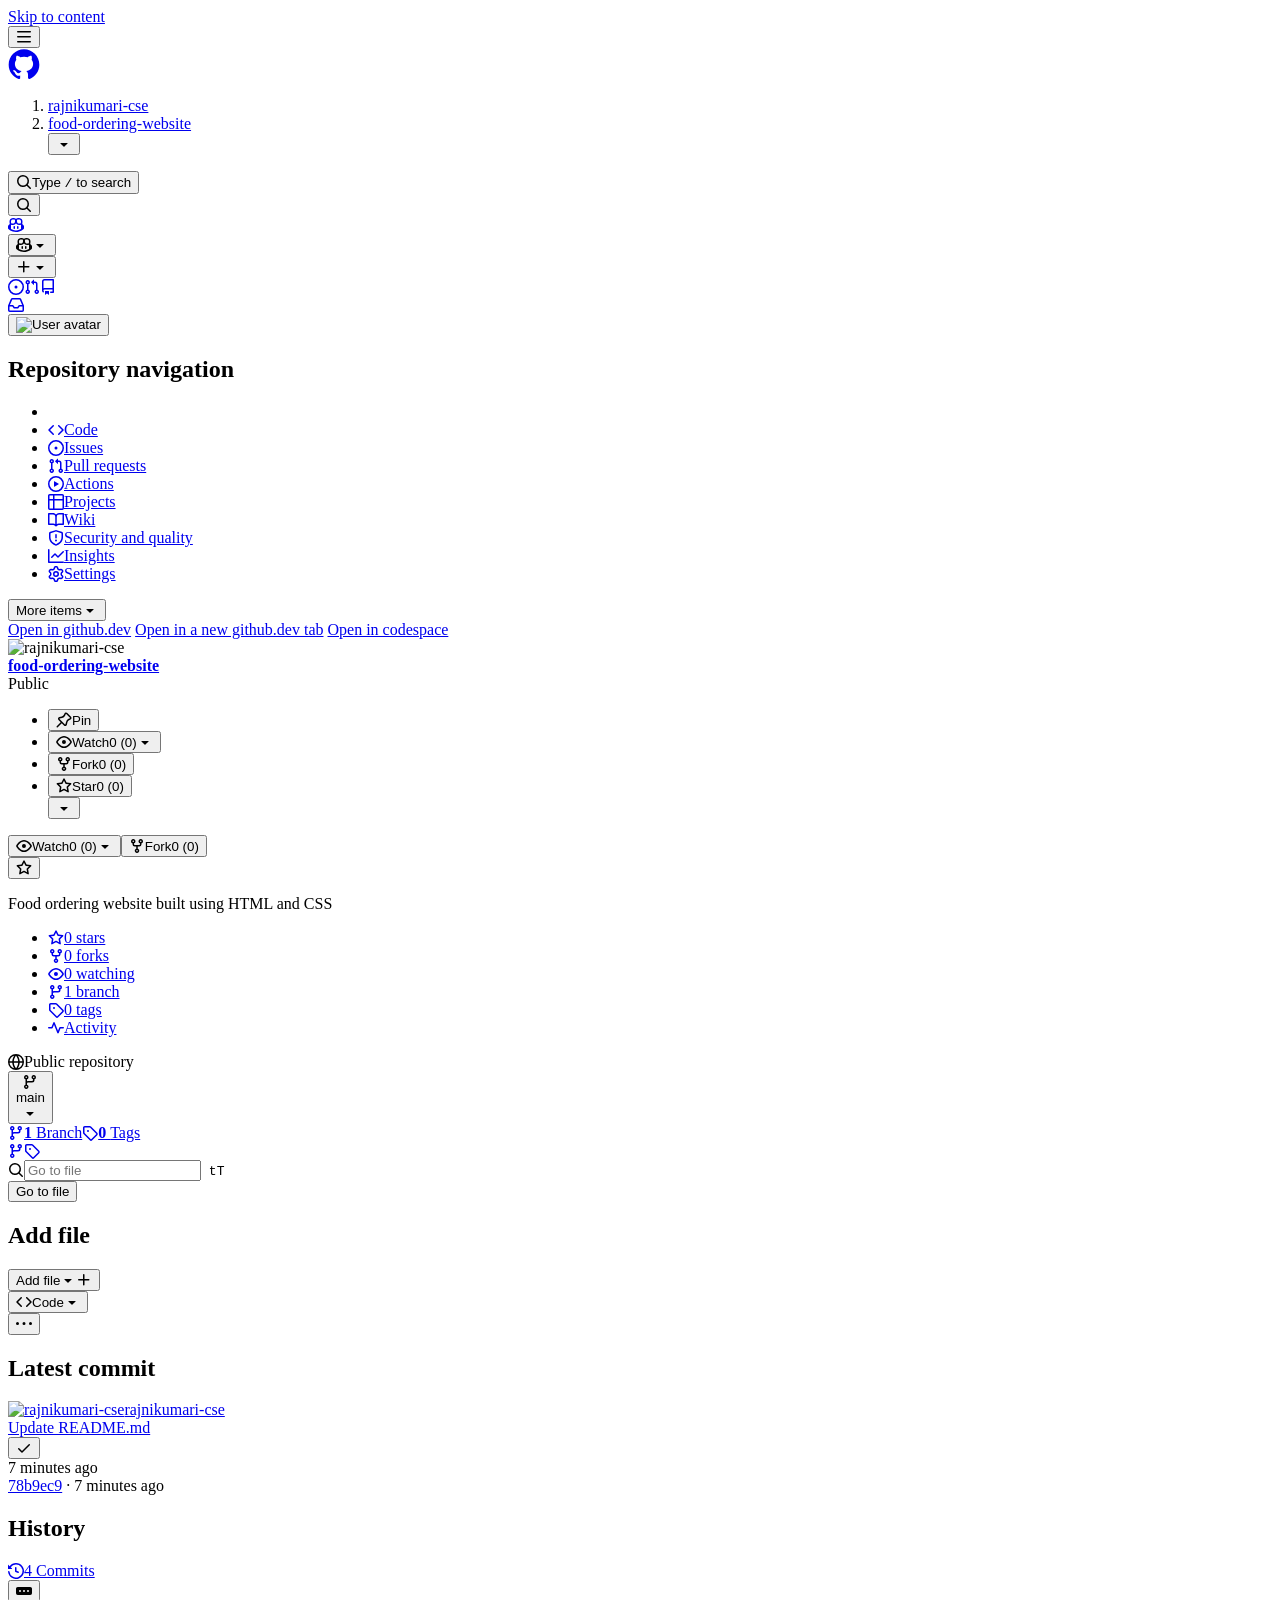
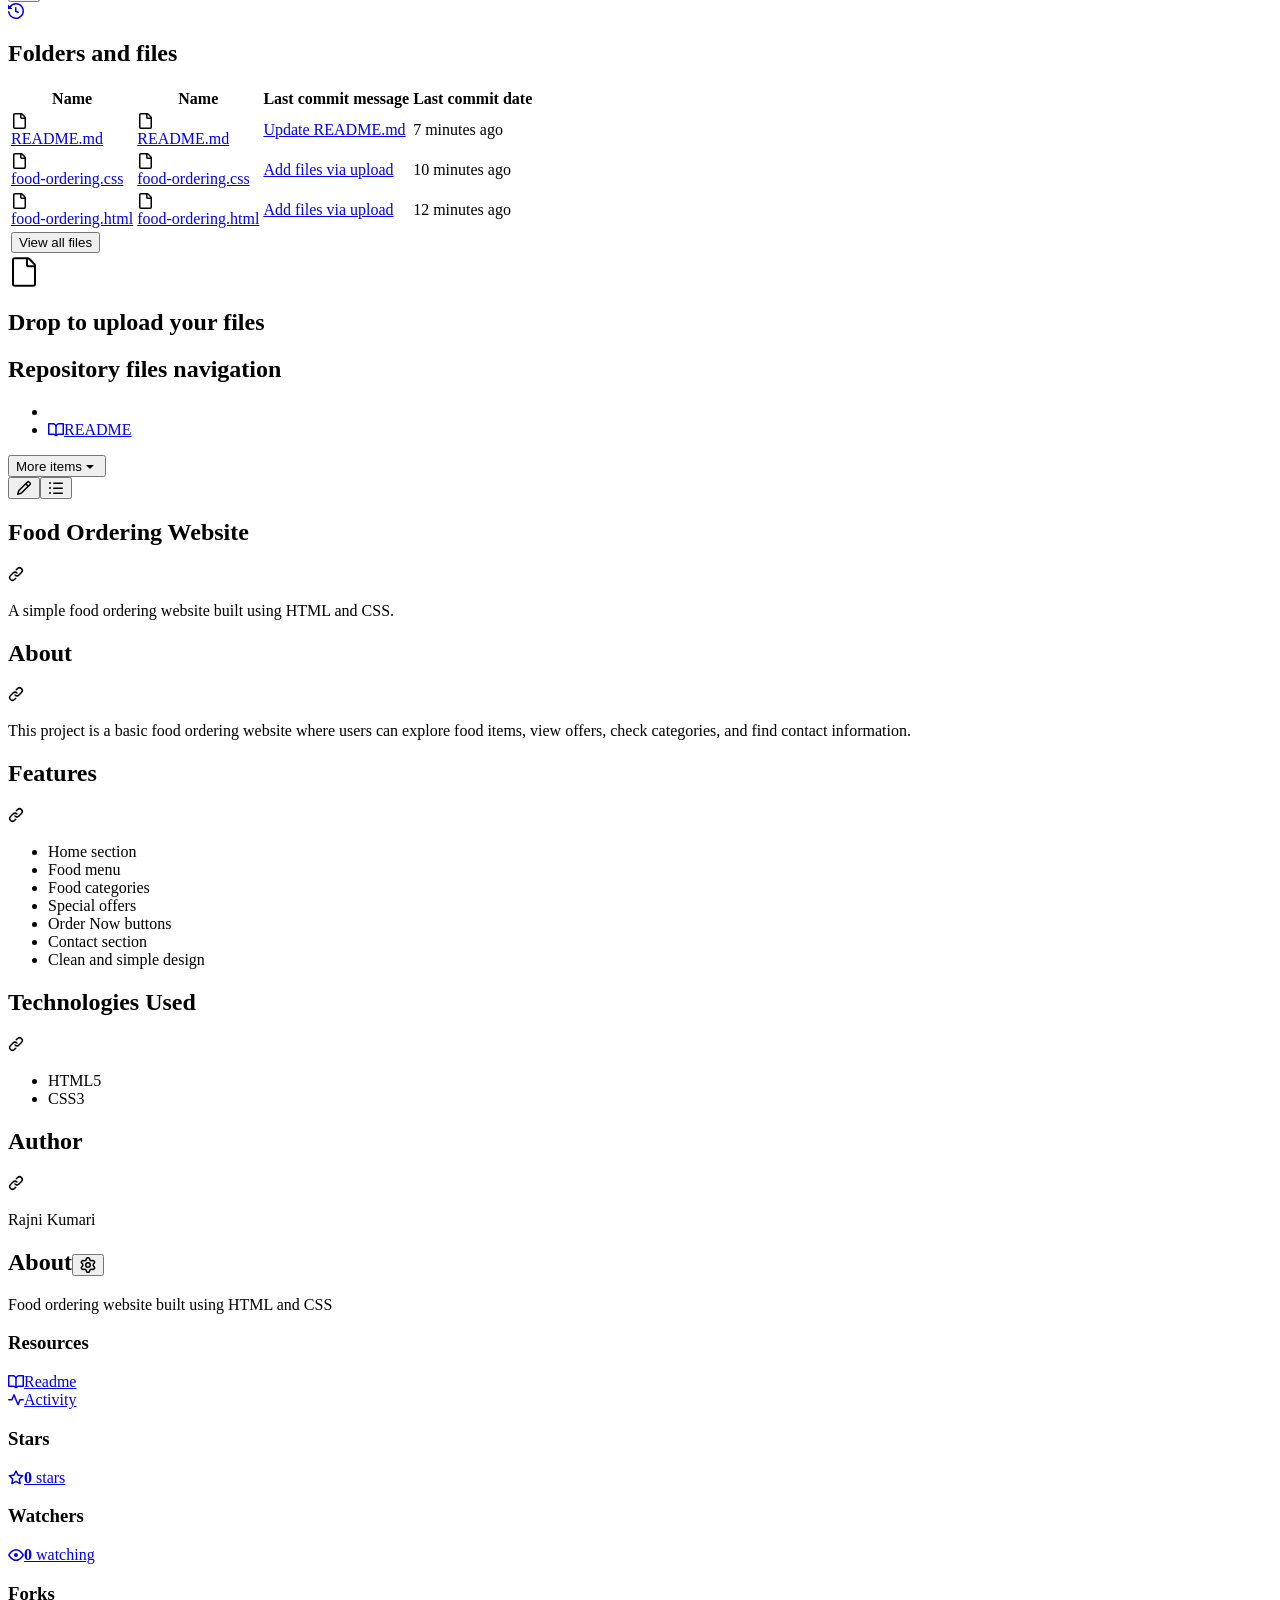
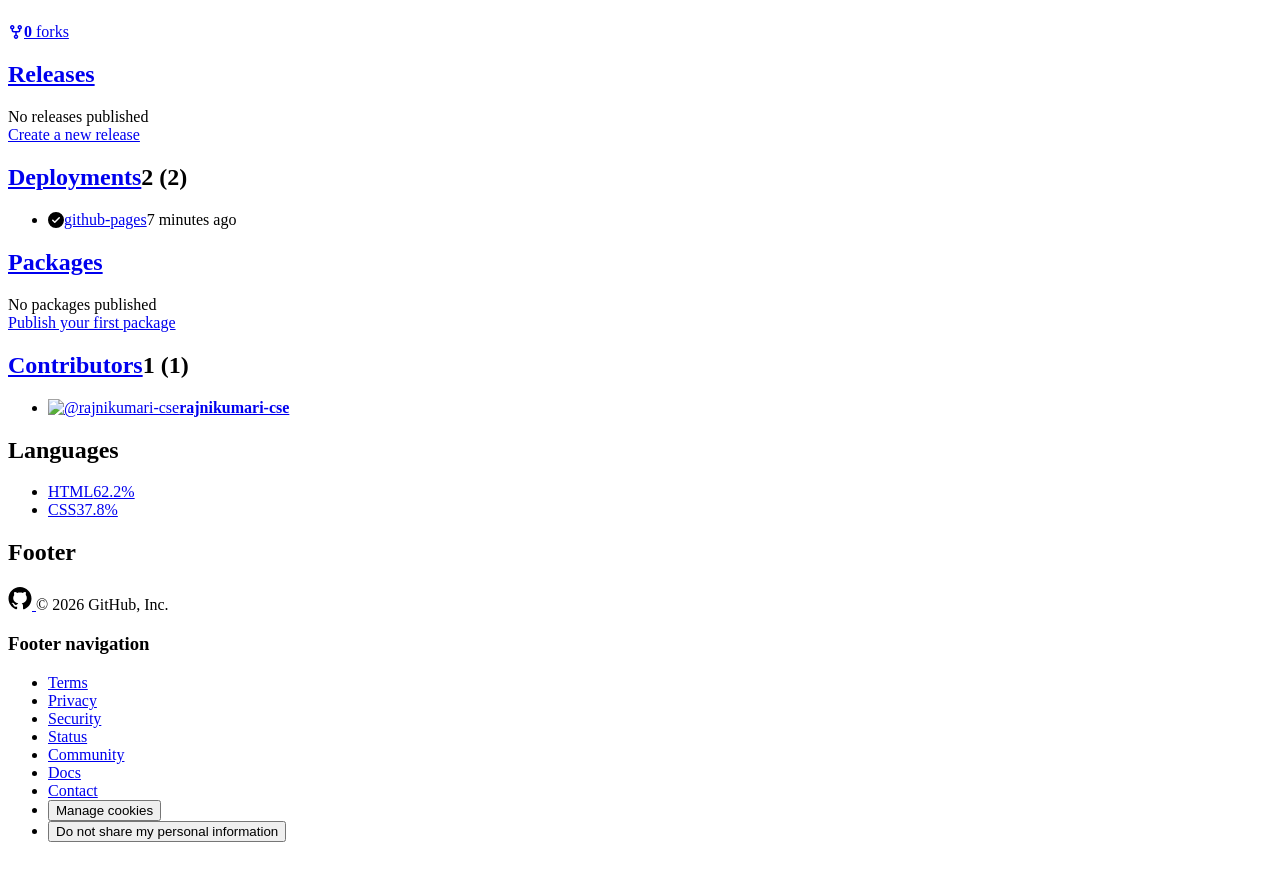
==== index.html @ bebd9799 "Add files via upload" ====
<!DOCTYPE html>
<!-- saved from url=(0056)https://github.com/rajnikumari-cse/food-ordering-website -->
<html lang="en" data-color-mode="auto" data-light-theme="light" data-dark-theme="dark" data-a11y-animated-images="system" data-a11y-link-underlines="true" data-turbo-loaded="" class="js-focus-visible" data-js-focus-visible=""><head><meta http-equiv="Content-Type" content="text/html; charset=UTF-8"><style type="text/css">.turbo-progress-bar {
  position: fixed;
  display: block;
  top: 0;
  left: 0;
  height: 3px;
  background: #0076ff;
  z-index: 2147483647;
  transition:
    width 300ms ease-out,
    opacity 150ms 150ms ease-in;
  transform: translate3d(0, 0, 0);
}
</style><style>
:root {
  --fontStack-monospace: "Monaspace Neon", ui-monospace, SFMono-Regular, SF Mono, Menlo, Consolas, Liberation Mono, monospace !important;
}
</style>




  
    
  <link rel="dns-prefetch" href="https://github.githubassets.com/">
  <link rel="dns-prefetch" href="https://avatars.githubusercontent.com/">
  <link rel="dns-prefetch" href="https://github-cloud.s3.amazonaws.com/">
  <link rel="dns-prefetch" href="https://user-images.githubusercontent.com/">
  <link rel="preconnect" href="https://github.githubassets.com/" crossorigin="">
  <link rel="preconnect" href="https://avatars.githubusercontent.com/">

<script type="importmap">{"imports":{"react":"https://github.githubassets.com/assets/react-e27d1b3e03961e68.js","react-dom":"https://github.githubassets.com/assets/react-dom-e5fd46a22d5c4058.js","react-dom/client":"https://github.githubassets.com/assets/react-dom-client-1b4a3ee065998cea.js","react-is":"https://github.githubassets.com/assets/react-is-e0b593954b4706d8.js","react-reconciler":"https://github.githubassets.com/assets/react-reconciler-8e99e505c4429605.js","react/compiler-runtime":"https://github.githubassets.com/assets/react-compiler-runtime-4610bd6d3de9c049.js","react/jsx-dev-runtime":"https://github.githubassets.com/assets/react-jsx-dev-runtime-ea55d68667d559e5.js","react/jsx-runtime":"https://github.githubassets.com/assets/react-jsx-runtime-4915cb0f5b3aff04.js","scheduler":"https://github.githubassets.com/assets/scheduler-58b860b049ca307c.js"}}</script>
<meta name="react-profiling" content="0" data-turbo-transient="true">
<meta name="react-import-map" content="react,react-dom,react-dom/client,react-dom/profiling,react-is,react-reconciler,react/compiler-runtime,react/jsx-dev-runtime,react/jsx-runtime,scheduler@777f63f87cd0" data-turbo-track="reload">
<link crossorigin="anonymous" rel="modulepreload" href="https://github.githubassets.com/assets/react-e27d1b3e03961e68.js">
<link crossorigin="anonymous" rel="modulepreload" href="https://github.githubassets.com/assets/react-compiler-runtime-4610bd6d3de9c049.js">
<link crossorigin="anonymous" rel="modulepreload" href="https://github.githubassets.com/assets/scheduler-58b860b049ca307c.js">
<link crossorigin="anonymous" rel="modulepreload" href="https://github.githubassets.com/assets/react-dom-e5fd46a22d5c4058.js">
<link crossorigin="anonymous" rel="modulepreload" href="https://github.githubassets.com/assets/react-dom-client-1b4a3ee065998cea.js">
<link crossorigin="anonymous" rel="modulepreload" href="https://github.githubassets.com/assets/react-is-e0b593954b4706d8.js">
<link crossorigin="anonymous" rel="modulepreload" href="https://github.githubassets.com/assets/react-jsx-runtime-4915cb0f5b3aff04.js">
<link crossorigin="anonymous" rel="modulepreload" href="https://github.githubassets.com/assets/react-reconciler-8e99e505c4429605.js">

  


  <link crossorigin="anonymous" media="all" rel="stylesheet" href="./index_files/light-99f877e9ddfc0e51.css"><link crossorigin="anonymous" media="all" rel="stylesheet" href="./index_files/dark-79ad2ace604703b3.css"><link data-color-theme="light_high_contrast" crossorigin="anonymous" media="all" rel="stylesheet" data-href="https://github.githubassets.com/assets/light_high_contrast-48fdd0811afbab3c.css"><link data-color-theme="light_colorblind" crossorigin="anonymous" media="all" rel="stylesheet" data-href="https://github.githubassets.com/assets/light_colorblind-f4bf1142976e4bbf.css"><link data-color-theme="light_colorblind_high_contrast" crossorigin="anonymous" media="all" rel="stylesheet" data-href="https://github.githubassets.com/assets/light_colorblind_high_contrast-f661b49995ba0bd8.css"><link data-color-theme="light_tritanopia" crossorigin="anonymous" media="all" rel="stylesheet" data-href="https://github.githubassets.com/assets/light_tritanopia-0b38d22346321c92.css"><link data-color-theme="light_tritanopia_high_contrast" crossorigin="anonymous" media="all" rel="stylesheet" data-href="https://github.githubassets.com/assets/light_tritanopia_high_contrast-f1c62c9e70259b9f.css"><link data-color-theme="dark_high_contrast" crossorigin="anonymous" media="all" rel="stylesheet" data-href="https://github.githubassets.com/assets/dark_high_contrast-24484a076f02295f.css"><link data-color-theme="dark_colorblind" crossorigin="anonymous" media="all" rel="stylesheet" data-href="https://github.githubassets.com/assets/dark_colorblind-f50cacf0a86b9929.css"><link data-color-theme="dark_colorblind_high_contrast" crossorigin="anonymous" media="all" rel="stylesheet" data-href="https://github.githubassets.com/assets/dark_colorblind_high_contrast-e61d4f4ca17852c2.css"><link data-color-theme="dark_tritanopia" crossorigin="anonymous" media="all" rel="stylesheet" data-href="https://github.githubassets.com/assets/dark_tritanopia-39c10993d5603fac.css"><link data-color-theme="dark_tritanopia_high_contrast" crossorigin="anonymous" media="all" rel="stylesheet" data-href="https://github.githubassets.com/assets/dark_tritanopia_high_contrast-73236c840c0c7d90.css"><link data-color-theme="dark_dimmed" crossorigin="anonymous" media="all" rel="stylesheet" data-href="https://github.githubassets.com/assets/dark_dimmed-0de76f07cc035b10.css"><link data-color-theme="dark_dimmed_high_contrast" crossorigin="anonymous" media="all" rel="stylesheet" data-href="https://github.githubassets.com/assets/dark_dimmed_high_contrast-fd1500c8744e40d6.css">

  <style type="text/css">
    :root {
      --tab-size-preference: 4;
    }

    pre, code {
      tab-size: var(--tab-size-preference);
    }
  </style>

    <link crossorigin="anonymous" media="all" rel="stylesheet" href="./index_files/primer-primitives-ed9ca172356fd545.css">
    <link crossorigin="anonymous" media="all" rel="stylesheet" href="./index_files/primer-tailwind-compatible-330c475bd59f66d2.css">
    <link crossorigin="anonymous" media="all" rel="stylesheet" href="./index_files/global-54ba76e934a49d7c.css">
    <link crossorigin="anonymous" media="all" rel="stylesheet" href="./index_files/github-456bd5deb85c7ecd.css">
    <link crossorigin="anonymous" media="all" rel="stylesheet" href="./index_files/tailwind-2f0d2f220f551bb2.css">
  <link crossorigin="anonymous" media="all" rel="stylesheet" href="./index_files/repository-11ee8a031c040c1a.css">
<link crossorigin="anonymous" media="all" rel="stylesheet" href="./index_files/code-2d56bdb0166c0238.css">

  

  <script type="application/json" id="client-env">{"locale":"en","featureFlags":["actions_enable_background_steps","actions_new_hosted_runner_image_select_sizes_and_versions","actions_workflow_language_service_allow_case_function","activity_diff_file_tree","activity_repos_file_tree","activity_repos_overview_header","activity_repos_overview_sidebar","agent_author_search_expansion","agent_author_search_expansion_ui_pulls","alternate_user_config_repo","async_conversion_coverage_enabled","billing_billable_licenses_cost_center_bucket_fix","billing_budget_expiration","billing_cost_center_list_assigned_resources","billing_discount_threshold_notification","ccr_implement_suggestion_refresh","code_quality_enablement_banner_targeting","code_quality_remove_preview","code_view_checks_live_updates","code_view_raf_sticky_lines","codemirror_inp_optimizations","codespaces_prebuild_region_target_update","coding_agent_third_party_model_ui","copilot_agent_snippy","copilot_api_agentic_issue_marshal_yaml","copilot_automation_repo_mcp_servers","copilot_automations_pagination","copilot_chat_auto_mode_v2","copilot_chat_clear_model_selection_for_default_change","copilot_chat_disable_model_picker_while_streaming","copilot_chat_increase_token_padding","copilot_chat_vision_dotcom_chat_ga_gate","copilot_css_textarea_autosize","copilot_custom_copilots","copilot_custom_copilots_feature_preview","copilot_duplicate_thread","copilot_extensions_removal_on_marketplace","copilot_fix_failed_workflows_all_skus","copilot_hide_hovercard","copilot_immersive_task_hyperlinking","copilot_issue_list_show_more","copilot_mc_cli_resume_any_users_task","copilot_mission_control_agent_merge_fix_ci","copilot_mission_control_agent_merge_resolve_conflicts","copilot_mission_control_early_stop","copilot_mission_control_managed_sandbox_environments","copilot_mission_control_needs_attention","copilot_mission_control_reasoning_effort","copilot_mission_control_sandbox_remote_bypass","copilot_mission_control_task_alive_updates","copilot_mission_control_task_sharing","copilot_org_policy_page_focus_mode","copilot_share_active_subthread","copilot_spaces_ga","copilot_spaces_individual_policies_ga","copilot_swe_agent_authorization_status_ui","copilot_swe_agent_automation_resource_scoped_writes","copilot_swe_agent_hide_model_picker_if_only_auto","copilot_swe_agent_issue_comment_trigger","copilot_swe_agent_pr_comment_model_picker","copilot_swe_agent_pull_request_comment_trigger","copilot_swe_agent_pull_request_merged_trigger","copilot_swe_agent_pull_request_opened_trigger","copilot_swe_agent_pull_request_synchronize_trigger","copilot_swe_agent_use_subagents","copilot_task_api_github_rest_style","copilot_task_scoped_alive_channel","copilot_token_based_billing","copilot_unconfigured_is_inherited","copilot_user_can_upgrade_plan_field","copilot_workbench_sunset_redirect","dashboard_indexeddb_caching","dashboard_lists_max_age_filter","dashboard_universe_2025","dashboard_universe_2025_feedback_dialog","fgpat_permissions_selector_redesign","glc_code_quality_repo_settings_workflow_config","hyperspace_2025_logged_out_batch_1","hyperspace_2025_logged_out_batch_2","hyperspace_2025_logged_out_batch_3","in_product_messaging_datadog_monitoring","ipm_ubb_individual_budget_banner","issue_fields_multi_select","issue_inline_avatars","issue_pinned_views","issue_pinned_views_team_vs_personal","issue_relative_time_micro","issues_best_match_requires_free_text","issues_dashboard_sso_structured_errors","issues_expanded_file_types","issues_hide_closed_sub_issues","issues_index_data_router","issues_lazy_load_comment_box_suggestions","issues_react_chrome_container_query_fix","issues_react_include_bots_in_pickers","issues_react_ui_feedback","labels_archiving","labels_archiving_info","landing_pages_ninetailed","lifecycle_label_name_updates","marketing_cookie_consent_banner","marketing_pages_search_explore_provider","memex_default_issue_create_repository","memex_live_update_hovercard","memex_mwl_filter_field_delimiter","memex_remove_deprecated_type_issue","memex_roadmap_drag_style","merge_queue_restricted_pushers_warning","merge_status_checks_refetch_dedupe","merge_status_header_feedback","mergeability_refetch_dedupe","milestone_closed_issues_prioritization","octocaptcha_origin_optimization","pr_sfv_new_diff_fetch","primer_react_css_anchor_positioning","primer_react_merged_forwarded_refs","prs_copilot_app_open_action","prs_css_anchor_positioning","prs_thread_reply_as_primary_action","prx_files","pull_request_copilot_attribution_header","pull_request_files_virtualization","pull_request_overview_panel_edit_description","pull_request_persister","pull_request_stacks_feedback_dialog","pull_request_virtualization_image_estimate","pull_request_virtualization_loader_batching","pull_request_virtualization_scroll_compensation","pull_request_virtualization_scroll_intent","quick_search_lazy_suggestions","react_blob_isolate_code_lines","react_blob_overlay","react_blob_ssr_content_visibility","react_data_router_tanstack_allowed","react_navigation_focus_tanstack","react_query_props_with_key","react_sandbox_future_tanstack","repo_app_turbo","repo_issues_sidebar_layout","repo_pulls_dashboard_declutter","repo_pulls_dashboard_ga","repo_pulls_dashboard_persistence","repo_pulls_dashboard_sidebar_links","repo_pulls_dashboard_surface","repos_contributors_limited_default_range","repository_suggester_elastic_search","review_involves_filter","rule_ignored_file_paths","rulesets_actor_list_editor","sample_network_conn_type","sanitize_preset_flash_error","sanitize_preset_validation_message","security_center_artifact_filters_popover","see_who_reacted","semantic_similarity_duplicate_issue_detection","session_logs_ungroup_reasoning_text","set_sha256_on_repo_creation_form","site_banner_desktop_copilot_app","site_ghca_pixel_mona","site_github_app_ga_page","site_github_app_ga_page_highlight","site_github_app_mobile_native_share","site_global_banner_dev_days_attendee","site_global_banner_learn_copilot_sdk","site_global_nav_spark_models_removed","speculation_rules_ui_service","suggest_custom_property_values_copilot","suppress_automated_browser_vitals","swp_forms_disable_octocaptcha","thread_resolution_reason","track_notifications_settings_usage","ui_route_code_view","ui_route_repos","ui_service_compute_eligible","ui_service_referrer_metrics","unified_batch_pr_comments","universe26_banners_septsession","update_issue_suggestions","viewscreen_sandbox","warn_inaccessible_attachments","webp_support","workstream_plugin_bootstrap"],"login":"rajnikumari-cse","uiComputeCohort":"treatment","githubDomain":"https://github.com","copilotApiOverrideUrl":"https://api.individual.githubcopilot.com","cmcApiUrl":"https://api.github.com/cmc_internal/api"}</script>
<link crossorigin="anonymous" rel="modulepreload" href="https://github.githubassets.com/assets/wp-runtime-e1f5bc7239a5e9d7.js">
<link crossorigin="anonymous" rel="modulepreload" href="https://github.githubassets.com/assets/app-foundation-74e9766bd696d26a.js">
<link crossorigin="anonymous" rel="modulepreload" href="https://github.githubassets.com/assets/app-runtime-4be01a352ea0cb93.js">
<link crossorigin="anonymous" rel="modulepreload" href="https://github.githubassets.com/assets/fetch-utilities-9a5c31efd5313aa8.js">
<link crossorigin="anonymous" rel="modulepreload" href="https://github.githubassets.com/assets/ser-cd1b421ad0ad7ed5.js">
<script crossorigin="anonymous" type="module" src="./index_files/environment-a3b33b022e640cb5.js.download" defer="defer"></script>
<link crossorigin="anonymous" media="all" rel="stylesheet" href="./index_files/app-runtime.19d34abf60f22685.module.css">
<link crossorigin="anonymous" rel="modulepreload" href="https://github.githubassets.com/assets/catalyst-86a8f5de995615f8.js">
<link crossorigin="anonymous" rel="modulepreload" href="https://github.githubassets.com/assets/selector-observer-e88088f989b27670.js">
<link crossorigin="anonymous" rel="modulepreload" href="https://github.githubassets.com/assets/relative-time-element-7cdf4e0db98b997c.js">
<link crossorigin="anonymous" rel="modulepreload" href="https://github.githubassets.com/assets/by-6b3c07383371bf58.js">
<link crossorigin="anonymous" rel="modulepreload" href="https://github.githubassets.com/assets/ja9-36f036c13c2e3a4c.js">
<link crossorigin="anonymous" rel="modulepreload" href="https://github.githubassets.com/assets/kw-866fd9513ae95106.js">
<link crossorigin="anonymous" rel="modulepreload" href="https://github.githubassets.com/assets/r1-b075aab3204f32f9.js">
<link crossorigin="anonymous" rel="modulepreload" href="https://github.githubassets.com/assets/jz5-7c5d1669717041f8.js">
<link crossorigin="anonymous" rel="modulepreload" href="https://github.githubassets.com/assets/hj-5126390ff433704d.js">
<link crossorigin="anonymous" rel="modulepreload" href="https://github.githubassets.com/assets/j05-1b324859b9512e2d.js">
<script crossorigin="anonymous" type="module" src="./index_files/github-elements-f3d3090f1f0c97b2.js.download" defer="defer"></script>
<script crossorigin="anonymous" type="module" src="./index_files/element-registry-8f51d0f3df67da74.js.download" defer="defer"></script>
<link crossorigin="anonymous" rel="modulepreload" href="https://github.githubassets.com/assets/runtime-helpers-2b437fe146e9028f.js">
<link crossorigin="anonymous" rel="modulepreload" href="https://github.githubassets.com/assets/aria-live-76b18916d0c8ec4d.js">
<link crossorigin="anonymous" rel="modulepreload" href="https://github.githubassets.com/assets/hotkey-5109c77d7ac61078.js">
<link crossorigin="anonymous" rel="modulepreload" href="https://github.githubassets.com/assets/react-core-edd2738d37eff336.js">
<link crossorigin="anonymous" rel="modulepreload" href="https://github.githubassets.com/assets/04-b4570e9cc17d8b62.js">
<link crossorigin="anonymous" rel="modulepreload" href="https://github.githubassets.com/assets/ur-024971cb63acad59.js">
<link crossorigin="anonymous" rel="modulepreload" href="https://github.githubassets.com/assets/4t-364e19c63d726e9a.js">
<link crossorigin="anonymous" rel="modulepreload" href="https://github.githubassets.com/assets/6ny-c969fbae697a356f.js">
<link crossorigin="anonymous" rel="modulepreload" href="https://github.githubassets.com/assets/yhq-3a209035a30b1a09.js">
<link crossorigin="anonymous" rel="modulepreload" href="https://github.githubassets.com/assets/z1v-da5b33b877bfa358.js">
<link crossorigin="anonymous" rel="modulepreload" href="https://github.githubassets.com/assets/wo-f3e3b96584d99034.js">
<link crossorigin="anonymous" rel="modulepreload" href="https://github.githubassets.com/assets/9y-450e92679e273d9f.js">
<link crossorigin="anonymous" rel="modulepreload" href="https://github.githubassets.com/assets/j0-41a4cf04cbd99503.js">
<link crossorigin="anonymous" rel="modulepreload" href="https://github.githubassets.com/assets/0p-81491ed0d9d666e2.js">
<script crossorigin="anonymous" type="module" src="./index_files/behaviors-e4d23ae3a97e8e17.js.download" defer="defer"></script>
<link crossorigin="anonymous" media="all" rel="stylesheet" href="./index_files/react-core.83cecac4ceaa4904.module.css">
<link crossorigin="anonymous" rel="modulepreload" href="https://github.githubassets.com/assets/n9c-16e227ac48072d2b.js">
<script crossorigin="anonymous" type="module" src="./index_files/codespaces-46dc3594a0771d0d.js.download" defer="defer"></script>
<link crossorigin="anonymous" rel="modulepreload" href="https://github.githubassets.com/assets/ic-991f04433f366e7b.js">
<script crossorigin="anonymous" type="module" src="./index_files/repositories-8601eb80d74cbf6d.js.download" defer="defer"></script>
<script crossorigin="anonymous" type="module" src="./index_files/code-menu-2ae3a6170b287a75.js.download" defer="defer"></script>
  
  <link crossorigin="anonymous" rel="modulepreload" href="https://github.githubassets.com/assets/primer-react-3ca70c6e707ba409.js">
<link crossorigin="anonymous" rel="modulepreload" href="https://github.githubassets.com/assets/ncx-9a860680a5f230b9.js">
<link crossorigin="anonymous" rel="modulepreload" href="https://github.githubassets.com/assets/j6-363f0ebf4f62f310.js">
<link crossorigin="anonymous" rel="modulepreload" href="https://github.githubassets.com/assets/t7l-bf6f21d7e7a43c35.js">
<link crossorigin="anonymous" rel="modulepreload" href="https://github.githubassets.com/assets/4u-27f74cfc703e1977.js">
<link crossorigin="anonymous" rel="modulepreload" href="https://github.githubassets.com/assets/ws-f1530f278b2b86e5.js">
<link crossorigin="anonymous" rel="modulepreload" href="https://github.githubassets.com/assets/0n-ecadb2ffe6b01ba2.js">
<link crossorigin="anonymous" rel="modulepreload" href="https://github.githubassets.com/assets/s07-3fae157786a7acb1.js">
<link crossorigin="anonymous" rel="modulepreload" href="https://github.githubassets.com/assets/n4u-6317ce1c31aed1db.js">
<link crossorigin="anonymous" rel="modulepreload" href="https://github.githubassets.com/assets/j8s-7712b3dd24d5f13c.js">
<link crossorigin="anonymous" rel="modulepreload" href="https://github.githubassets.com/assets/la-d2cd96f070e6b52a.js">
<link crossorigin="anonymous" rel="modulepreload" href="https://github.githubassets.com/assets/q61-80cd2b936a4f27b6.js">
<link crossorigin="anonymous" rel="modulepreload" href="https://github.githubassets.com/assets/7l-fa7490fba21d1122.js">
<link crossorigin="anonymous" rel="modulepreload" href="https://github.githubassets.com/assets/w4-9ebe167796a7b68f.js">
<link crossorigin="anonymous" rel="modulepreload" href="https://github.githubassets.com/assets/ojg-6604ac9ae112ae6a.js">
<link crossorigin="anonymous" rel="modulepreload" href="https://github.githubassets.com/assets/gzu-a1c918f049c6302d.js">
<link crossorigin="anonymous" rel="modulepreload" href="https://github.githubassets.com/assets/bi0-a78ba744687848c2.js">
<link crossorigin="anonymous" rel="modulepreload" href="https://github.githubassets.com/assets/on-864de56673dc70dd.js">
<link crossorigin="anonymous" rel="modulepreload" href="https://github.githubassets.com/assets/b1-ddee25d94441be77.js">
<link crossorigin="anonymous" rel="modulepreload" href="https://github.githubassets.com/assets/0l5-ff65210c0318d88e.js">
<link crossorigin="anonymous" rel="modulepreload" href="https://github.githubassets.com/assets/c2z-c92998400310b94b.js">
<link crossorigin="anonymous" rel="modulepreload" href="https://github.githubassets.com/assets/f9-038758dcbfe08dab.js">
<link crossorigin="anonymous" rel="modulepreload" href="https://github.githubassets.com/assets/sp-352b18edf58f7022.js">
<link crossorigin="anonymous" rel="modulepreload" href="https://github.githubassets.com/assets/0k-b7df0a74912a42bf.js">
<link crossorigin="anonymous" rel="modulepreload" href="https://github.githubassets.com/assets/og-72a377e4a14147a1.js">
<link crossorigin="anonymous" rel="modulepreload" href="https://github.githubassets.com/assets/b9-4fd36ab02c30bf52.js">
<link crossorigin="anonymous" rel="modulepreload" href="https://github.githubassets.com/assets/ec-cbba6ef3015afe55.js">
<link crossorigin="anonymous" rel="modulepreload" href="https://github.githubassets.com/assets/du-fee6a27cf2b1eb08.js">
<link crossorigin="anonymous" rel="modulepreload" href="https://github.githubassets.com/assets/20x-0accf1379e91ba86.js">
<link crossorigin="anonymous" rel="modulepreload" href="https://github.githubassets.com/assets/dsj-cb1e4ddbce4f007b.js">
<link crossorigin="anonymous" rel="modulepreload" href="https://github.githubassets.com/assets/ql0-d154b9935a526802.js">
<link crossorigin="anonymous" rel="modulepreload" href="https://github.githubassets.com/assets/wp-9f5235d335ab624b.js">
<link crossorigin="anonymous" rel="modulepreload" href="https://github.githubassets.com/assets/gc4-2487b0aac2401bb1.js">
<link crossorigin="anonymous" rel="modulepreload" href="https://github.githubassets.com/assets/uw-67574a30a4da7537.js">
<link crossorigin="anonymous" rel="modulepreload" href="https://github.githubassets.com/assets/7cw-3e82d4840187e34e.js">
<link crossorigin="anonymous" rel="modulepreload" href="https://github.githubassets.com/assets/z0-032dda7d84f2c5f9.js">
<link crossorigin="anonymous" rel="modulepreload" href="https://github.githubassets.com/assets/hrn-218438b08ef01b91.js">
<link crossorigin="anonymous" rel="modulepreload" href="https://github.githubassets.com/assets/8u-60a1b724e3da8ce5.js">
<link crossorigin="anonymous" rel="modulepreload" href="https://github.githubassets.com/assets/8g-4487bd4244a59e8e.js">
<link crossorigin="anonymous" rel="modulepreload" href="https://github.githubassets.com/assets/np-f21cc621c075e3dc.js">
<link crossorigin="anonymous" rel="modulepreload" href="https://github.githubassets.com/assets/xc-065e7847e4da513d.js">
<link crossorigin="anonymous" rel="modulepreload" href="https://github.githubassets.com/assets/6n-e34382cc11afd476.js">
<script crossorigin="anonymous" type="module" src="./index_files/code-view-4c2c926ec0991b95.js.download" defer="defer"></script>
<link crossorigin="anonymous" media="all" rel="stylesheet" href="./index_files/primer-react-css.76a197f9dce25e3c.module.css">
<link crossorigin="anonymous" media="all" rel="stylesheet" href="./index_files/ql0.bdd6be015c087bbc.module.css">
<link crossorigin="anonymous" media="all" rel="stylesheet" href="./index_files/z0.e2a86871390e1d34.module.css">
<link crossorigin="anonymous" media="all" rel="stylesheet" href="./index_files/xc.877a51df9233c9c4.module.css">
<link crossorigin="anonymous" media="all" rel="stylesheet" href="./index_files/6n.de5224f044b8b25e.module.css">
<link crossorigin="anonymous" media="all" rel="stylesheet" href="./index_files/code-view.afc0d6c414910404.module.css">


  <title>rajnikumari-cse/food-ordering-website: Food ordering website built using HTML and CSS</title>



  <meta name="route-pattern" content="/:user_id/:repository" data-turbo-transient="">
  <meta name="route-controller" content="files" data-turbo-transient="">
  <meta name="route-action" content="disambiguate" data-turbo-transient="">
  <meta name="fetch-nonce" content="v2:f22ca66e-3388-130f-53c1-be2f9ec6048d">

    
  <meta name="current-catalog-service-hash" content="f3abb0cc802f3d7b95fc8762b94bdcb13bf39634c40c357301c4aa1d67a256fb">


  <meta name="request-id" content="C9B2:3C12C1:21A530D:281C8B8:6AB932CF" data-turbo-transient="true"><meta name="html-safe-nonce" content="d524813bec533294eda11a257de4d81c0b1f5afd6a3ac5ab8f2d01cddb087a1b" data-turbo-transient="true"><meta name="visitor-payload" content="[base64]" data-turbo-transient="true"><meta name="visitor-hmac" content="b34e3eeeab1496a70e4b3f599de43336b5e49f06cd97972bea5934a5f0cf398b" data-turbo-transient="true">


    <meta name="hovercard-subject-tag" content="repository:1390997469" data-turbo-transient="">


  <meta name="github-keyboard-shortcuts" content="repository,copilot" data-turbo-transient="true">
  

  <meta name="selected-link" value="repo_source" data-turbo-transient="">
  <link rel="assets" href="https://github.githubassets.com/">

    <meta name="google-site-verification" content="Apib7-x98H0j5cPqHWwSMm6dNU4GmODRoqxLiDzdx9I">

<meta name="octolytics-url" content="https://collector.github.com/github/collect"><meta name="octolytics-actor-id" content="217193199"><meta name="octolytics-actor-login" content="rajnikumari-cse"><meta name="octolytics-actor-hash" content="b4c0015bae6fc9e23c4f6cca047939b53f16be3ace55f1a6ba48a593468e43f1">





  <meta name="analytics-location" content="/&lt;user-name&gt;/&lt;repo-name&gt;" data-turbo-transient="true">

  




    <meta name="user-login" content="rajnikumari-cse">

  <link rel="sudo-modal" href="https://github.com/sessions/sudo_modal">

    <meta name="viewport" content="width=device-width">

    

      <meta name="description" content="Food ordering website built using HTML and CSS. Contribute to rajnikumari-cse/food-ordering-website development by creating an account on GitHub.">

      <link rel="search" type="application/opensearchdescription+xml" href="https://github.com/opensearch.xml" title="GitHub">

    <link rel="fluid-icon" href="https://github.com/fluidicon.png" title="GitHub">
    <meta property="fb:app_id" content="1401488693436528">
    <meta name="apple-itunes-app" content="app-id=1477376905, app-argument=https://github.com/rajnikumari-cse/food-ordering-website">

      <meta name="twitter:image" content="https://opengraph.githubassets.com/06c252660d808e1e41052f0c6cc0815dd3fd34e07955f4215cd77b1b248b21db/rajnikumari-cse/food-ordering-website"><meta name="twitter:site" content="@github"><meta name="twitter:card" content="summary_large_image"><meta name="twitter:title" content="rajnikumari-cse/food-ordering-website: Food ordering website built using HTML and CSS"><meta name="twitter:description" content="Food ordering website built using HTML and CSS. Contribute to rajnikumari-cse/food-ordering-website development by creating an account on GitHub.">
  <meta property="og:image" content="https://opengraph.githubassets.com/06c252660d808e1e41052f0c6cc0815dd3fd34e07955f4215cd77b1b248b21db/rajnikumari-cse/food-ordering-website"><meta property="og:image:alt" content="Food ordering website built using HTML and CSS. Contribute to rajnikumari-cse/food-ordering-website development by creating an account on GitHub."><meta property="og:image:width" content="1200"><meta property="og:image:height" content="600"><meta property="og:site_name" content="GitHub"><meta property="og:type" content="object"><meta property="og:title" content="rajnikumari-cse/food-ordering-website: Food ordering website built using HTML and CSS"><meta property="og:url" content="https://github.com/rajnikumari-cse/food-ordering-website"><meta property="og:description" content="Food ordering website built using HTML and CSS. Contribute to rajnikumari-cse/food-ordering-website development by creating an account on GitHub.">
  


      <link rel="shared-web-socket" href="wss://alive.github.com/_sockets/u/217193199/ws?session=eyJ2IjoiVjMiLCJ1IjoyMTcxOTMxOTksInMiOjIzMjE0OTA5NjAsImMiOjM4Mjg4ODk2NTcsInQiOjE3OTA1MjIwNjZ9--ab7d8a10aa661a9a294752deab740cd94ae2660499566b79c7319d1378628189" data-refresh-url="/_alive" data-session-id="7f737e1e9c21e26bc61396faa219d326dc8b644db03ed0163d7db4d82ab2e6f6">

      <link rel="service-worker-src" href="https://github.com/assets-cdn/worker/service-worker-610f12baa3682d2d.js?current_user=rajnikumari-cse&amp;errors_url=https%3A%2F%2Fapi.github.com%2F_private%2Fbrowser%2Ferrors&amp;release=a25250f4aa593c4ff6c83d2557a0a6b81d14d15c&amp;actor_id=217193199&amp;is_staff=false&amp;issues_index_data_router=1&amp;issue_viewer_data_router=0&amp;analytics_collector_url=https%3A%2F%2Fcollector.github.com%2Fgithub%2Fcollect">

      <meta name="hostname" content="github.com">


      <meta name="keyboard-shortcuts-preference" content="all">
      <meta name="hovercards-preference" content="true">
      <meta name="announcement-preference-hovercard" content="true">

        <meta name="expected-hostname" content="github.com">


  <meta http-equiv="x-pjax-version" content="96625f7a84dda7c89f2c5b69c75d3f8247e6840719329c2ae0d8082ee772d6de" data-turbo-track="reload">
  <meta http-equiv="x-pjax-csp-version" content="c4a65e47b0c850e1157ae8e66298070851d7e3b558038de5a3b4ff7a93e630ed" data-turbo-track="reload">
  <meta http-equiv="x-pjax-css-version" content="ec4c7b86d7b57240253150b827ea48b04e08d8760dc6553d2a04f62000f3fe0c" data-turbo-track="reload">
  <meta http-equiv="x-pjax-js-version" content="5d289af7d33bd9db693607b17cc67c0c1fb1f0a30c5995da759a50621b7a6a0f" data-turbo-track="reload">

  <meta name="turbo-cache-control" content="no-preview" data-turbo-transient="">

      <meta name="turbo-cache-control" content="no-cache" data-turbo-transient="">

    <meta data-hydrostats="publish">

  <meta name="go-import" content="github.com/rajnikumari-cse/food-ordering-website git https://github.com/rajnikumari-cse/food-ordering-website.git">

  <meta name="octolytics-dimension-user_id" content="217193199"><meta name="octolytics-dimension-user_login" content="rajnikumari-cse"><meta name="octolytics-dimension-repository_id" content="1390997469"><meta name="octolytics-dimension-repository_nwo" content="rajnikumari-cse/food-ordering-website"><meta name="octolytics-dimension-repository_public" content="true"><meta name="octolytics-dimension-repository_is_fork" content="false"><meta name="octolytics-dimension-repository_network_root_id" content="1390997469"><meta name="octolytics-dimension-repository_network_root_nwo" content="rajnikumari-cse/food-ordering-website">
  <meta name="current-repo-nwo" content="rajnikumari-cse/food-ordering-website">



    

    <meta name="turbo-body-classes" content="logged-in env-production page-responsive text-rendering-optimize-speed">
  <meta name="disable-turbo" content="false">


  <meta name="browser-stats-url" content="https://api.github.com/_private/browser/stats">


  <meta name="browser-errors-url" content="https://api.github.com/_private/browser/errors">

  <meta name="release" content="a25250f4aa593c4ff6c83d2557a0a6b81d14d15c" data-turbo-track="reload">
  <meta name="ui-target" content="full">

  <link rel="mask-icon" href="https://github.githubassets.com/assets/pinned-octocat-093da3e6fa40.svg" color="#000000">
  <link rel="alternate icon" class="js-site-favicon" type="image/png" href="https://github.githubassets.com/favicons/favicon.png">
  <link rel="icon" class="js-site-favicon" type="image/svg+xml" href="https://github.githubassets.com/favicons/favicon.svg" data-base-href="https://github.githubassets.com/favicons/favicon">

<meta name="theme-color" content="#1e2327">
<meta name="color-scheme" content="light dark">

  <meta name="msapplication-TileImage" content="/windows-tile.png">
  <meta name="msapplication-TileColor" content="#ffffff">

  <link rel="manifest" href="https://github.com/manifest.json" crossorigin="use-credentials">

  <link rel="stylesheet" type="text/css" href="./index_files/kq9.0c8f30d85eb9f017.module.css" crossorigin="anonymous"><link rel="stylesheet" type="text/css" href="./index_files/bv.6f47255106d7dc4f.module.css" crossorigin="anonymous"><link rel="stylesheet" type="text/css" href="./index_files/u2l.ff0ae8126cef2c8d.module.css" crossorigin="anonymous"><link rel="stylesheet" type="text/css" href="./index_files/5j.552f29910a801124.module.css" crossorigin="anonymous"><link rel="stylesheet" type="text/css" href="./index_files/5.1f291bf29d68017d.module.css" crossorigin="anonymous"><link rel="stylesheet" type="text/css" href="./index_files/0l.552b95e450076f00.module.css" crossorigin="anonymous"><link rel="stylesheet" type="text/css" href="./index_files/fg.2616179aabbabe22.module.css" crossorigin="anonymous"><link rel="stylesheet" type="text/css" href="./index_files/m4.0ba3500f7e615e53.module.css" crossorigin="anonymous"><link rel="stylesheet" type="text/css" href="./index_files/29.75665280dda6b4d0.module.css" crossorigin="anonymous"><link rel="stylesheet" type="text/css" href="./index_files/yt.774776795345a425.module.css" crossorigin="anonymous"><link rel="stylesheet" type="text/css" href="./index_files/ph.8571b699cf5ec668.module.css" crossorigin="anonymous"><link rel="stylesheet" type="text/css" href="./index_files/u.d7bdfb98b5635c5f.module.css" crossorigin="anonymous"><link rel="stylesheet" type="text/css" href="./index_files/gq.47aeb27276f789d7.module.css" crossorigin="anonymous"><link rel="stylesheet" type="text/css" href="./index_files/v.ac72b8d266d3017b.module.css" crossorigin="anonymous"><link rel="stylesheet" type="text/css" href="./index_files/qt.2959c2f57d8ef379.module.css" crossorigin="anonymous"><link rel="stylesheet" type="text/css" href="./index_files/te.1288ac5c9584fbf2.module.css" crossorigin="anonymous"><link rel="stylesheet" type="text/css" href="./index_files/9x.db2f940b0c24f2e9.module.css" crossorigin="anonymous"><link rel="stylesheet" type="text/css" href="./index_files/2.bdac02460e48511c.module.css" crossorigin="anonymous"><link rel="stylesheet" type="text/css" href="./index_files/q.fb4f3ee9d1eb9392.module.css" crossorigin="anonymous"><link rel="stylesheet" type="text/css" href="./index_files/2kc.515b84ebf89935c6.module.css" crossorigin="anonymous"><link rel="stylesheet" type="text/css" href="./index_files/s.f6917eab64067c42.module.css" crossorigin="anonymous"><link rel="stylesheet" type="text/css" href="./index_files/l54.0df357d0d0869a29.module.css" crossorigin="anonymous"><link rel="stylesheet" type="text/css" href="./index_files/yj.b2bf58cfba884626.module.css" crossorigin="anonymous"></head>

  <body class="logged-in env-production page-responsive text-rendering-optimize-speed" style="word-wrap: break-word;">
    <div data-turbo-body="" class="logged-in env-production page-responsive text-rendering-optimize-speed" style="word-wrap: break-word;">
      <div id="__primerPortalRoot__" style="z-index: 1000; position: absolute; width: 100%;" data-turbo-permanent=""></div>
      

    <div class="position-relative header-wrapper js-header-wrapper ">
      <a href="https://github.com/rajnikumari-cse/food-ordering-website#start-of-content" data-skip-target-assigned="false" class="tmp-p-3 color-bg-accent-emphasis color-fg-on-emphasis show-on-focus js-skip-to-content">Skip to content</a>

      <span data-view-component="true" class="progress-pjax-loader Progress position-fixed width-full">
    <span style="width: 0%;" data-view-component="true" class="Progress-item progress-pjax-loader-bar left-0 top-0 color-bg-accent-emphasis"></span>
</span>      
      <link crossorigin="anonymous" rel="modulepreload" href="https://github.githubassets.com/assets/l7j-2ddd8b435dadae28.js" fetchpriority="low">
<link crossorigin="anonymous" rel="modulepreload" href="https://github.githubassets.com/assets/keyboard-shortcuts-dialog-4c0a40c25d058e31.js" fetchpriority="low">
<link crossorigin="anonymous" media="all" rel="stylesheet" href="./index_files/primer-react-css.76a197f9dce25e3c.module.css">
<link crossorigin="anonymous" media="all" rel="stylesheet" href="./index_files/keyboard-shortcuts-dialog.595c7e0164e20af0.module.css">

<react-partial partial-name="keyboard-shortcuts-dialog" data-ssr="false" data-attempted-ssr="false" data-react-profiling="false" data-catalyst="" class="loaded">
  
  <script type="application/json" data-target="react-partial.embeddedData">{"props":{"docsUrl":"https://docs.github.com/get-started/accessibility/keyboard-shortcuts"}}</script>
  <div data-target="react-partial.reactRoot"><div class="d-none"></div></div>
</react-partial>





      

          <link crossorigin="anonymous" rel="modulepreload" href="https://github.githubassets.com/assets/pw-4f91498888595802.js" fetchpriority="low">
<link crossorigin="anonymous" rel="modulepreload" href="https://github.githubassets.com/assets/app-install-banner-partial-798f1f64bc753f4c.js" fetchpriority="low">
<link crossorigin="anonymous" media="all" rel="stylesheet" href="./index_files/primer-react-css.76a197f9dce25e3c.module.css">
<link crossorigin="anonymous" media="all" rel="stylesheet" href="./index_files/app-install-banner-partial.00824cdfe766bf6a.module.css">

<react-partial partial-name="app-install-banner-partial" data-ssr="false" data-attempted-ssr="false" data-react-profiling="false" data-catalyst="" class="loaded">
  
  <script type="application/json" data-target="react-partial.embeddedData">{"props":{}}</script>
  <div data-target="react-partial.reactRoot"></div>
</react-partial>


          

                  <link crossorigin="anonymous" rel="modulepreload" href="https://github.githubassets.com/assets/0r-e0ed1791a4c5206c.js" fetchpriority="low">
<link crossorigin="anonymous" rel="modulepreload" href="https://github.githubassets.com/assets/dh-dbdba065d438a3e6.js" fetchpriority="low">
<link crossorigin="anonymous" rel="modulepreload" href="https://github.githubassets.com/assets/or-a481dd9d4091828c.js" fetchpriority="low">
<link crossorigin="anonymous" rel="modulepreload" href="https://github.githubassets.com/assets/mc-e7e6f3b5e1eb5485.js" fetchpriority="low">
<link crossorigin="anonymous" rel="modulepreload" href="https://github.githubassets.com/assets/dgq-dd5294e5dfa63e98.js" fetchpriority="low">
<link crossorigin="anonymous" rel="modulepreload" href="https://github.githubassets.com/assets/0w-7f86a2048ca3f36d.js" fetchpriority="low">
<link crossorigin="anonymous" rel="modulepreload" href="https://github.githubassets.com/assets/li-9637187fecd51dde.js" fetchpriority="low">
<link crossorigin="anonymous" rel="modulepreload" href="https://github.githubassets.com/assets/af-3c21fbee2d52e5df.js" fetchpriority="low">
<link crossorigin="anonymous" rel="modulepreload" href="https://github.githubassets.com/assets/t0-ba3694f373fc552d.js" fetchpriority="low">
<link crossorigin="anonymous" rel="modulepreload" href="https://github.githubassets.com/assets/bn-d38851ab272ec8b4.js" fetchpriority="low">
<link crossorigin="anonymous" rel="modulepreload" href="https://github.githubassets.com/assets/2j-eb51f21e460f20e4.js" fetchpriority="low">
<link crossorigin="anonymous" rel="modulepreload" href="https://github.githubassets.com/assets/ge-3f3d9f5d02b384dd.js" fetchpriority="low">
<link crossorigin="anonymous" rel="modulepreload" href="https://github.githubassets.com/assets/i6-0173af0719dbd0d1.js" fetchpriority="low">
<link crossorigin="anonymous" rel="modulepreload" href="https://github.githubassets.com/assets/global-nav-bar-32d70f7f50c554ef.js" fetchpriority="low">
<link crossorigin="anonymous" media="all" rel="stylesheet" href="./index_files/primer-react-css.76a197f9dce25e3c.module.css">
<link crossorigin="anonymous" media="all" rel="stylesheet" href="./index_files/ql0.bdd6be015c087bbc.module.css">
<link crossorigin="anonymous" media="all" rel="stylesheet" href="./index_files/global-nav-bar.9d18c09e5b81e600.module.css">

<react-partial partial-name="global-nav-bar" data-ssr="true" data-attempted-ssr="true" data-react-profiling="false" data-catalyst="" class="loaded">
  
  <script type="application/json" data-target="react-partial.embeddedData">{"props":{"contextRegion":{"crumbs":[{"crumb_type":"user","label":"rajnikumari-cse","is_root":false,"href":"/rajnikumari-cse"},{"crumb_type":"repository","label":"food-ordering-website","is_root":false,"href":"/rajnikumari-cse/food-ordering-website"}],"localNavigation":[{"id":"code","icon":"code","label":"Code","href":"/rajnikumari-cse/food-ordering-website","selectedLinks":["repo_source","repo_downloads","repo_commits","repo_releases","repo_tags","repo_branches","repo_packages","repo_deployments","repo_attestations"],"popoverTarget":false,"commandId":"repositories:go-to-code","reactNav":{"appTarget":"code-view","anchor":"code-view-repo-link"},"turboNav":{"frame":"repo-content-turbo-frame"}},{"id":"issues","icon":"issue-opened","label":"Issues","href":"/rajnikumari-cse/food-ordering-website/issues","selectedLinks":["repo_issues","repo_labels","repo_milestones"],"count":0,"popoverTarget":false,"commandId":"repositories:go-to-issues","reactNav":{"appTarget":"repo","anchor":null},"turboNav":{"frame":"repo-content-turbo-frame"}},{"id":"pull-requests","icon":"git-pull-request","label":"Pull requests","href":"/rajnikumari-cse/food-ordering-website/pulls","selectedLinks":["repo_pulls","checks"],"count":0,"popoverTarget":false,"commandId":"repositories:go-to-pull-requests","reactNav":{"appTarget":"repo","anchor":null},"turboNav":{"frame":"repo-content-turbo-frame"}},{"id":"actions","icon":"play","label":"Actions","href":"/rajnikumari-cse/food-ordering-website/actions","selectedLinks":["repo_actions"],"popoverTarget":false,"commandId":"repositories:go-to-actions","reactNav":{"appTarget":"actions-workflows","anchor":null},"turboNav":{"frame":"repo-content-turbo-frame"}},{"id":"projects","icon":"table","label":"Projects","href":"/rajnikumari-cse/food-ordering-website/projects","selectedLinks":["repo_projects","new_repo_project","repo_project"],"popoverTarget":false,"commandId":"repositories:go-to-projects","reactNav":{"appTarget":"repo","anchor":null},"turboNav":{"frame":"repo-content-turbo-frame"}},{"id":"wiki","icon":"book","label":"Wiki","href":"/rajnikumari-cse/food-ordering-website/wiki","selectedLinks":["repo_wiki"],"popoverTarget":false,"commandId":"repositories:go-to-wiki","reactNav":{"appTarget":null,"anchor":null},"turboNav":{"frame":"repo-content-turbo-frame"}},{"id":"security-and-quality","icon":"shield","label":"Security and quality","href":"/rajnikumari-cse/food-ordering-website/security","selectedLinks":["security","overview","alerts","policy","token_scanning","code_scanning"],"count":0,"popoverTarget":false,"commandId":"repositories:go-to-security","reactNav":{"appTarget":null,"anchor":null},"turboNav":{"frame":"repo-content-turbo-frame"}},{"id":"insights","icon":"graph","label":"Insights","href":"/rajnikumari-cse/food-ordering-website/pulse","selectedLinks":["repo_graphs","repo_contributors","dependency_graph","dependabot_updates","pulse","people","community"],"popoverTarget":false,"commandId":"repositories:go-to-insights","reactNav":{"appTarget":null,"anchor":null},"turboNav":{"frame":"repo-content-turbo-frame"}},{"id":"settings","icon":"gear","label":"Settings","href":"/rajnikumari-cse/food-ordering-website/settings","selectedLinks":["code_review_limits","code_quality","codespaces_repository_settings","collaborators","custom_tabs","hooks","integration_installations","interaction_limits","issue_template_editor","key_links_settings","license_policy","notifications","repo_announcements","repo_branch_settings","repo_custom_properties","repo_keys_settings","repo_pages_settings","repo_protected_tags_settings","repo_rule_insights","repo_rule_insights_dashboard","repo_rules_bypass_requests","repo_rulesets","repo_settings_copilot_coding_guidelines","repo_settings_copilot_content_exclusion","repo_settings_copilot_dreams","repo_settings_copilot_internet_access","repo_settings_copilot_mcp","repo_settings_copilot_swe_agent","repo_settings","repo_suggestions_settings","reported_content","repository_actions_settings_add_new_runner","repository_actions_settings_general","repository_actions_settings_runner_details","repository_actions_settings_runners","repository_actions_settings","repository_actions_settings_policies","repository_actions_settings_policies_insights","repository_actions_settings_oidc_configuration","repository_drives_settings","repository_environments","role_details","secrets_settings_actions","secrets_settings_agents","secrets_settings_codespaces","secrets_settings_dependabot","secrets","security_analysis","security_products"],"popoverTarget":false,"commandId":"repositories:go-to-settings","reactNav":{"appTarget":null,"anchor":null},"turboNav":{"frame":"repo-content-turbo-frame"}}],"localNavigationUpdateChannel":"eyJjIjoicmVwbzoxMzkwOTk3NDY5OnVzZXI6MjE3MTkzMTk5OnNldHRpbmdzIiwidCI6MTc5MDUyMjA2NX0=--d18478e853b83958f61c72c700f20e8ef7a94ff22cd7ac76da76c4fc98363a1c","selectedLink":null,"currentPath":"/rajnikumari-cse/food-ordering-website"},"owner":{"login":"rajnikumari-cse","name":null,"avatarUrl":"https://avatars.githubusercontent.com/u/217193199?v=4"},"headerLogo":{"href":"/","aria-label":"Homepage "},"notifications":{"indicatorMode":"none","websocketChannel":"eyJjIjoibm90aWZpY2F0aW9uLWNoYW5nZWQ6MjE3MTkzMTk5IiwidCI6MTc5MDUyMjA2Nn0=--27fe269cced083b2daff0bfa800108255062a82ca6a95978c0e9a2f6e5d08e72","fetchIndicatorSrc":"/notifications/indicator","fetchIndicatorEnabled":true},"issues":{"href":"/issues"},"pulls":{"href":"/pulls"},"contributedRepos":{"href":"/repos"},"copilot":{"show":true,"showAgentsButton":false,"copilotChatUrl":"/github-copilot/chat?skip_anchor=true","copilotApiUrl":"https://api.individual.githubcopilot.com"},"search":{"show":true,"showCommandPalette":false,"isSearchPage":false,"isJumpToSearch":false,"searchContext":{"scope":"repo:rajnikumari-cse/food-ordering-website","current_repo_name":"food-ordering-website","current_repo_nwo":"rajnikumari-cse/food-ordering-website","user_id":"rajnikumari-cse"}},"enterpriseBar":{"show":false},"globalTransactionalMessage":[],"payloadsUrl":"/_global-navigation/payloads.json?can_toggle_site_admin_and_employee_status=0\u0026is_admin_mode_on=0\u0026is_ui_opted_out=0\u0026show_ui_opt_out=0\u0026v=5","contextRegionUrl":"/_global-navigation/context-region.json"}}</script>
  <div data-target="react-partial.reactRoot"><link rel="preload" as="image" href="./index_files/217193199"><header aria-label="Global navigation menu" data-component="Stack" class="GlobalNav styles-module__appHeader__YzYWk prc-Stack-Stack-UQ9k6" data-gap="none" data-direction="vertical" data-align="stretch" data-wrap="nowrap" data-justify="start" data-padding="none"><div data-component="Stack" class="prc-Stack-Stack-UQ9k6" data-direction="horizontal" data-align="center" data-wrap="nowrap" data-justify="center" data-padding="none"><div data-testid="top-nav-left" data-component="Stack" class="styles-module__left__Fylw7 styles-module__withLocalNavigation__rjTJ_ prc-Stack-Stack-UQ9k6" data-gap="condensed" data-direction="horizontal" data-align="stretch" data-wrap="nowrap" data-justify="start" data-padding="normal"><div data-loading-wrapper="true"><button data-component="IconButton" type="button" aria-haspopup="dialog" class="prc-Button-ButtonBase-9n-Xk styles-module__appHeaderButton__axedQ prc-Button-IconButton-fyge7" data-loading="false" data-no-visuals="true" data-size="medium" data-variant="invisible" aria-labelledby="_R_1b5_"><svg data-component="Octicon" aria-hidden="true" focusable="false" class="octicon octicon-three-bars" viewBox="0 0 16 16" width="16" height="16" fill="currentColor" display="inline-block" overflow="visible" style="vertical-align:text-bottom"><path d="M1 2.75A.75.75 0 0 1 1.75 2h12.5a.75.75 0 0 1 0 1.5H1.75A.75.75 0 0 1 1 2.75Zm0 5A.75.75 0 0 1 1.75 7h12.5a.75.75 0 0 1 0 1.5H1.75A.75.75 0 0 1 1 7.75ZM1.75 12h12.5a.75.75 0 0 1 0 1.5H1.75a.75.75 0 0 1 0-1.5Z"></path></svg></button></div><span class="prc-TooltipV2-Tooltip-tLeuB" data-direction="s" data-component="Tooltip" aria-hidden="true" id="_R_1b5_" popover="auto">Open menu</span><div class="d-none"></div><a data-component="IconButton" type="button" class="prc-Button-ButtonBase-9n-Xk styles-module__appHeaderHome__nkA_U prc-Button-IconButton-fyge7" data-loading="false" data-no-visuals="true" data-size="medium" data-variant="invisible" aria-labelledby="_R_1j5_" href="https://github.com/" data-discover="true"><svg data-component="Octicon" aria-hidden="true" focusable="false" class="octicon octicon-mark-github" viewBox="0 0 24 24" width="32" height="32" fill="currentColor" display="inline-block" overflow="visible" style="vertical-align:text-bottom"><path d="M10.226 17.284c-2.965-.36-5.054-2.493-5.054-5.256 0-1.123.404-2.336 1.078-3.144-.292-.741-.247-2.314.09-2.965.898-.112 2.111.36 2.83 1.01.853-.269 1.752-.404 2.853-.404 1.1 0 1.999.135 2.807.382.696-.629 1.932-1.1 2.83-.988.315.606.36 2.179.067 2.942.72.854 1.101 2 1.101 3.167 0 2.763-2.089 4.852-5.098 5.234.763.494 1.28 1.572 1.28 2.807v2.336c0 .674.561 1.056 1.235.786 4.066-1.55 7.255-5.615 7.255-10.646C23.5 6.188 18.334 1 11.978 1 5.62 1 .5 6.188.5 12.545c0 4.986 3.167 9.12 7.435 10.669.606.225 1.19-.18 1.19-.786V20.63a2.9 2.9 0 0 1-1.078.224c-1.483 0-2.359-.808-2.987-2.313-.247-.607-.517-.966-1.034-1.033-.27-.023-.359-.135-.359-.27 0-.27.45-.471.898-.471.652 0 1.213.404 1.797 1.235.45.651.921.943 1.483.943.561 0 .92-.202 1.437-.719.382-.381.674-.718.944-.943"></path></svg></a><span class="prc-TooltipV2-Tooltip-tLeuB" data-direction="s" data-component="Tooltip" aria-hidden="true" popover="auto"><span id="_R_1j5_">Homepage <span class="prc-src-InternalVisuallyHidden-2YaI6">(<!-- -->g then d<!-- -->)</span></span><span class="prc-TooltipV2-KeybindingHintContainer-Ymj-3 prc-TooltipV2-HasTextBefore-fdOXj" aria-hidden="true" data-component="Tooltip.KeybindingHintContainer"><kbd class="prc-KeybindingHint-KeybindingHint-qpYIs prc-Text-Text-9mHv3" data-component="KeybindingHint" data-testid="keybinding-hint"><span class="prc-components-Chord-DdhWN prc-components-ChordOnEmphasis-O-4BS prc-components-ChordSmall-c-P-x prc-Text-Text-9mHv3" data-component="Text" data-kbd-chord="true"> <span class="prc-src-InternalVisuallyHidden-2YaI6">g</span><span aria-hidden="true">G</span></span><span class="prc-src-InternalVisuallyHidden-2YaI6">then</span> <span class="prc-components-Chord-DdhWN prc-components-ChordOnEmphasis-O-4BS prc-components-ChordSmall-c-P-x prc-Text-Text-9mHv3" data-component="Text" data-kbd-chord="true"> <span class="prc-src-InternalVisuallyHidden-2YaI6">d</span><span aria-hidden="true">D</span></span></kbd></span></span><div class="d-none"></div></div><div data-testid="top-nav-center" data-component="Stack" class="styles-module__center__R3QRv styles-module__withLocalNavigation__rjTJ_ prc-Stack-Stack-UQ9k6" data-gap="condensed" data-direction="horizontal" data-align="stretch" data-wrap="nowrap" data-justify="start" data-padding="normal"><nav class="styles-module__contextRegion__VbSp2 prc-Breadcrumbs-BreadcrumbsBase-3Gb-B" aria-label="Breadcrumbs" data-overflow="menu" data-variant="normal" data-component="Breadcrumbs"><ol class="prc-Breadcrumbs-BreadcrumbsList-BKjpe"><li class="prc-Breadcrumbs-ItemWrapper-k0NLn"><a class="styles-module__contextCrumb__IzGIq prc-Breadcrumbs-Item-jcraJ" data-component="Breadcrumbs.Item" href="https://github.com/rajnikumari-cse" data-discover="true"><span class="">rajnikumari-cse</span></a></li><li class="prc-Breadcrumbs-ItemWrapper-k0NLn"><a class="styles-module__contextCrumb__IzGIq styles-module__contextCrumbLast__tI2e3 styles-module__repoPickerCrumb__dk81Q prc-Breadcrumbs-Item-jcraJ" data-component="Breadcrumbs.Item" href="https://github.com/rajnikumari-cse/food-ordering-website" data-discover="true">food-ordering-website</a><div class="d-none"></div><button data-component="IconButton" type="button" aria-haspopup="true" aria-expanded="false" tabindex="0" class="prc-Button-ButtonBase-9n-Xk styles-module__contextCrumb__IzGIq styles-module__repoPickerDropdownButton__WjHYX prc-Button-IconButton-fyge7" data-loading="false" data-no-visuals="true" data-size="small" data-variant="invisible" aria-labelledby="_R_3eqd5_" id="_R_eqd5_" style="anchor-name: --anchored-overlay-anchor-_R_eqd5H1_;"><svg data-component="Octicon" aria-hidden="true" focusable="false" class="octicon octicon-triangle-down" viewBox="0 0 16 16" width="16" height="16" fill="currentColor" display="inline-block" overflow="visible" style="vertical-align:text-bottom"><path d="m4.427 7.427 3.396 3.396a.25.25 0 0 0 .354 0l3.396-3.396A.25.25 0 0 0 11.396 7H4.604a.25.25 0 0 0-.177.427Z"></path></svg></button><span class="prc-TooltipV2-Tooltip-tLeuB" data-direction="s" data-component="Tooltip" aria-hidden="true" popover="auto"><span id="_R_3eqd5_">Switch repository<span class="prc-src-InternalVisuallyHidden-2YaI6">(<!-- -->alt shift r<!-- -->)</span></span><span class="prc-TooltipV2-KeybindingHintContainer-Ymj-3 prc-TooltipV2-HasTextBefore-fdOXj" aria-hidden="true" data-component="Tooltip.KeybindingHintContainer"><kbd class="prc-KeybindingHint-KeybindingHint-qpYIs prc-Text-Text-9mHv3" data-component="KeybindingHint" data-testid="keybinding-hint"><span class="prc-components-Chord-DdhWN prc-components-ChordOnEmphasis-O-4BS prc-components-ChordSmall-c-P-x prc-Text-Text-9mHv3" data-component="Text" data-kbd-chord="true"> <span class="prc-src-InternalVisuallyHidden-2YaI6">alt</span><span aria-hidden="true">Alt</span> <span class="prc-src-InternalVisuallyHidden-2YaI6">shift</span><span aria-hidden="true">⇧</span> <span class="prc-src-InternalVisuallyHidden-2YaI6">r</span><span aria-hidden="true">R</span></span></kbd></span></span></li></ol></nav><div class="Search-module__searchButtonGroup__aetw5 prc-ButtonGroup-ButtonGroup-vFUrY" data-component="ButtonGroup"><div class="prc-ButtonGroup-Item-PqvDl"><button data-component="Button" type="button" aria-label="Open quick search dialog, type / to search" class="prc-Button-ButtonBase-9n-Xk styles-module__appHeaderButton__axedQ Search-module__searchButton__aiE0a" data-loading="false" data-size="medium" data-variant="invisible"><span data-component="buttonContent" data-align="center" class="prc-Button-ButtonContent-Iohp5"><span data-component="leadingVisual" class="prc-Button-Visual-YNt2F prc-Button-LeadingVisual-UySKu prc-Button-VisualWrap-E4cnq"><svg data-component="Octicon" aria-hidden="true" focusable="false" class="octicon octicon-search" viewBox="0 0 16 16" width="16" height="16" fill="currentColor" display="inline-block" overflow="visible" style="vertical-align:text-bottom"><path d="M10.68 11.74a6 6 0 0 1-7.922-8.982 6 6 0 0 1 8.982 7.922l3.04 3.04a.749.749 0 0 1-.326 1.275.749.749 0 0 1-.734-.215ZM11.5 7a4.499 4.499 0 1 0-8.997 0A4.499 4.499 0 0 0 11.5 7Z"></path></svg></span><span data-component="text" class="prc-Button-Label-FWkx3"><span class="Search-module__placeholder__p9hbG Search-module__text__veSYi Search-module__value__TFoak">Type <kbd class="Search-module__kbd__WCskr">/</kbd> to search</span></span></span></button></div><div class="prc-ButtonGroup-Item-PqvDl"></div></div><button data-component="IconButton" type="button" class="prc-Button-ButtonBase-9n-Xk styles-module__appHeaderButton__axedQ Search-module__smallSearchButton___8Gvn prc-Button-IconButton-fyge7" data-loading="false" data-no-visuals="true" data-size="medium" data-variant="invisible" aria-labelledby="_R_al5_"><svg data-component="Octicon" aria-hidden="true" focusable="false" class="octicon octicon-search" viewBox="0 0 16 16" width="16" height="16" fill="currentColor" display="inline-block" overflow="visible" style="vertical-align:text-bottom"><path d="M10.68 11.74a6 6 0 0 1-7.922-8.982 6 6 0 0 1 8.982 7.922l3.04 3.04a.749.749 0 0 1-.326 1.275.749.749 0 0 1-.734-.215ZM11.5 7a4.499 4.499 0 1 0-8.997 0A4.499 4.499 0 0 0 11.5 7Z"></path></svg></button><span class="prc-TooltipV2-Tooltip-tLeuB" data-direction="s" data-component="Tooltip" aria-hidden="true" popover="auto"><span id="_R_al5_">Open quick search dialog, type / to search<span class="prc-src-InternalVisuallyHidden-2YaI6">(<!-- -->forward slash<!-- -->)</span></span><span class="prc-TooltipV2-KeybindingHintContainer-Ymj-3 prc-TooltipV2-HasTextBefore-fdOXj" aria-hidden="true" data-component="Tooltip.KeybindingHintContainer"><kbd class="prc-KeybindingHint-KeybindingHint-qpYIs prc-Text-Text-9mHv3" data-component="KeybindingHint" data-testid="keybinding-hint"><span class="prc-components-Chord-DdhWN prc-components-ChordOnEmphasis-O-4BS prc-components-ChordSmall-c-P-x prc-Text-Text-9mHv3" data-component="Text" data-kbd-chord="true"> <span class="prc-src-InternalVisuallyHidden-2YaI6">forward slash</span><span aria-hidden="true">/</span></span></kbd></span></span><div class="d-none"></div></div><div data-testid="top-nav-right" data-component="Stack" class="styles-module__right__mlBQg styles-module__withLocalNavigation__rjTJ_ styles-module__rightWithResponsiveCreateButton__SKn2W prc-Stack-Stack-UQ9k6" data-gap="condensed" data-direction="horizontal" data-align="center" data-wrap="nowrap" data-justify="start" data-padding="normal"><div data-testid="top-bar-actions" data-component="Stack" class="prc-Stack-Stack-UQ9k6" data-gap="condensed" data-direction="horizontal" data-align="center" data-wrap="nowrap" data-justify="start" data-padding="none"><div class="hide-sm hide-md"><div class="CopilotItems-module__Wrapper__BFG9q"><div class="prc-ButtonGroup-ButtonGroup-vFUrY" data-component="ButtonGroup"><div class="prc-ButtonGroup-Item-PqvDl"><a data-component="IconButton" type="button" class="prc-Button-ButtonBase-9n-Xk styles-module__appHeaderButton__axedQ prc-Button-IconButton-fyge7" data-loading="false" data-no-visuals="true" data-size="medium" data-variant="invisible" aria-labelledby="_R_1aif5_" href="https://github.com/copilot" data-discover="true"><svg data-component="Octicon" aria-hidden="true" focusable="false" class="octicon octicon-copilot" viewBox="0 0 16 16" width="16" height="16" fill="currentColor" display="inline-block" overflow="visible" style="vertical-align:text-bottom"><path d="M7.998 15.035c-4.562 0-7.873-2.914-7.998-3.749V9.338c.085-.628.677-1.686 1.588-2.065.013-.07.024-.143.036-.218.029-.183.06-.384.126-.612-.201-.508-.254-1.084-.254-1.656 0-.87.128-1.769.693-2.484.579-.733 1.494-1.124 2.724-1.261 1.206-.134 2.262.034 2.944.765.05.053.096.108.139.165.044-.057.094-.112.143-.165.682-.731 1.738-.899 2.944-.765 1.23.137 2.145.528 2.724 1.261.566.715.693 1.614.693 2.484 0 .572-.053 1.148-.254 1.656.066.228.098.429.126.612.012.076.024.148.037.218.924.385 1.522 1.471 1.591 2.095v1.872c0 .766-3.351 3.795-8.002 3.795Zm0-1.485c2.28 0 4.584-1.11 5.002-1.433V7.862l-.023-.116c-.49.21-1.075.291-1.727.291-1.146 0-2.059-.327-2.71-.991A3.222 3.222 0 0 1 8 6.303a3.24 3.24 0 0 1-.544.743c-.65.664-1.563.991-2.71.991-.652 0-1.236-.081-1.727-.291l-.023.116v4.255c.419.323 2.722 1.433 5.002 1.433ZM6.762 2.83c-.193-.206-.637-.413-1.682-.297-1.019.113-1.479.404-1.713.7-.247.312-.369.789-.369 1.554 0 .793.129 1.171.308 1.371.162.181.519.379 1.442.379.853 0 1.339-.235 1.638-.54.315-.322.527-.827.617-1.553.117-.935-.037-1.395-.241-1.614Zm4.155-.297c-1.044-.116-1.488.091-1.681.297-.204.219-.359.679-.242 1.614.091.726.303 1.231.618 1.553.299.305.784.54 1.638.54.922 0 1.28-.198 1.442-.379.179-.2.308-.578.308-1.371 0-.765-.123-1.242-.37-1.554-.233-.296-.693-.587-1.713-.7Z"></path><path d="M6.25 9.037a.75.75 0 0 1 .75.75v1.501a.75.75 0 0 1-1.5 0V9.787a.75.75 0 0 1 .75-.75Zm4.25.75v1.501a.75.75 0 0 1-1.5 0V9.787a.75.75 0 0 1 1.5 0Z"></path></svg></a><span class="prc-TooltipV2-Tooltip-tLeuB" data-direction="s" data-component="Tooltip" aria-hidden="true" id="_R_1aif5_" popover="auto">Chat with Copilot</span></div><div class="prc-ButtonGroup-Item-PqvDl"><div class="d-none"></div><button data-component="ActionMenu.Button" type="button" aria-label="Open Copilot…" aria-haspopup="true" aria-expanded="false" tabindex="0" class="prc-Button-ButtonBase-9n-Xk styles-module__appHeaderButton__axedQ CopilotItems-module__CopilotMenu__DVdfE" data-loading="false" data-size="medium" data-variant="invisible" id="_R_2iif5_" style="anchor-name: --anchored-overlay-anchor-_R_eiif5H1_;"><span data-component="buttonContent" data-align="center" class="prc-Button-ButtonContent-Iohp5"><span data-component="leadingVisual" class="prc-Button-Visual-YNt2F prc-Button-LeadingVisual-UySKu prc-Button-VisualWrap-E4cnq"><svg data-component="Octicon" aria-hidden="true" focusable="false" class="octicon octicon-copilot" viewBox="0 0 16 16" width="16" height="16" fill="currentColor" display="inline-block" overflow="visible" style="vertical-align:text-bottom"><path d="M7.998 15.035c-4.562 0-7.873-2.914-7.998-3.749V9.338c.085-.628.677-1.686 1.588-2.065.013-.07.024-.143.036-.218.029-.183.06-.384.126-.612-.201-.508-.254-1.084-.254-1.656 0-.87.128-1.769.693-2.484.579-.733 1.494-1.124 2.724-1.261 1.206-.134 2.262.034 2.944.765.05.053.096.108.139.165.044-.057.094-.112.143-.165.682-.731 1.738-.899 2.944-.765 1.23.137 2.145.528 2.724 1.261.566.715.693 1.614.693 2.484 0 .572-.053 1.148-.254 1.656.066.228.098.429.126.612.012.076.024.148.037.218.924.385 1.522 1.471 1.591 2.095v1.872c0 .766-3.351 3.795-8.002 3.795Zm0-1.485c2.28 0 4.584-1.11 5.002-1.433V7.862l-.023-.116c-.49.21-1.075.291-1.727.291-1.146 0-2.059-.327-2.71-.991A3.222 3.222 0 0 1 8 6.303a3.24 3.24 0 0 1-.544.743c-.65.664-1.563.991-2.71.991-.652 0-1.236-.081-1.727-.291l-.023.116v4.255c.419.323 2.722 1.433 5.002 1.433ZM6.762 2.83c-.193-.206-.637-.413-1.682-.297-1.019.113-1.479.404-1.713.7-.247.312-.369.789-.369 1.554 0 .793.129 1.171.308 1.371.162.181.519.379 1.442.379.853 0 1.339-.235 1.638-.54.315-.322.527-.827.617-1.553.117-.935-.037-1.395-.241-1.614Zm4.155-.297c-1.044-.116-1.488.091-1.681.297-.204.219-.359.679-.242 1.614.091.726.303 1.231.618 1.553.299.305.784.54 1.638.54.922 0 1.28-.198 1.442-.379.179-.2.308-.578.308-1.371 0-.765-.123-1.242-.37-1.554-.233-.296-.693-.587-1.713-.7Z"></path><path d="M6.25 9.037a.75.75 0 0 1 .75.75v1.501a.75.75 0 0 1-1.5 0V9.787a.75.75 0 0 1 .75-.75Zm4.25.75v1.501a.75.75 0 0 1-1.5 0V9.787a.75.75 0 0 1 1.5 0Z"></path></svg></span></span><span data-component="trailingAction" class="prc-Button-Visual-YNt2F prc-Button-VisualWrap-E4cnq"><svg data-component="Octicon" aria-hidden="true" focusable="false" class="octicon octicon-triangle-down" viewBox="0 0 16 16" width="16" height="16" fill="currentColor" display="inline-block" overflow="visible" style="vertical-align:text-bottom"><path d="m4.427 7.427 3.396 3.396a.25.25 0 0 0 .354 0l3.396-3.396A.25.25 0 0 0 11.396 7H4.604a.25.25 0 0 0-.177.427Z"></path></svg></span></button></div></div></div></div><div class="CopilotImmersiveEmbedded-module__CopilotChatContainer__Hqz45" data-testid="copilot-immersive-embedded-header-button"></div><div class="styles-module__itemDivider__nunbs hide-sm hide-md"></div><button data-component="ActionMenu.Button" type="button" aria-haspopup="true" aria-expanded="false" tabindex="0" class="prc-Button-ButtonBase-9n-Xk GlobalCreateMenu-module__actionMenuButton__Hj_iB GlobalCreateMenu-module__responsiveCreateMenu__zTmSP hide-sm" data-loading="false" data-size="medium" data-variant="invisible" aria-labelledby="global-create-menu-tooltip-_R_6f5_" id="_R_mf5_" style="anchor-name: --anchored-overlay-anchor-_R_bmf5H1_;"><span data-component="buttonContent" data-align="center" class="prc-Button-ButtonContent-Iohp5"><span data-component="leadingVisual" class="prc-Button-Visual-YNt2F prc-Button-LeadingVisual-UySKu prc-Button-VisualWrap-E4cnq"><svg data-component="Octicon" aria-hidden="true" focusable="false" class="octicon octicon-plus" viewBox="0 0 16 16" width="16" height="16" fill="currentColor" display="inline-block" overflow="visible" style="vertical-align:text-bottom"><path d="M7.75 2a.75.75 0 0 1 .75.75V7h4.25a.75.75 0 0 1 0 1.5H8.5v4.25a.75.75 0 0 1-1.5 0V8.5H2.75a.75.75 0 0 1 0-1.5H7V2.75A.75.75 0 0 1 7.75 2Z"></path></svg></span></span><span data-component="trailingAction" class="prc-Button-Visual-YNt2F prc-Button-VisualWrap-E4cnq"><svg data-component="Octicon" aria-hidden="true" focusable="false" class="octicon octicon-triangle-down" viewBox="0 0 16 16" width="16" height="16" fill="currentColor" display="inline-block" overflow="visible" style="vertical-align:text-bottom"><path d="m4.427 7.427 3.396 3.396a.25.25 0 0 0 .354 0l3.396-3.396A.25.25 0 0 0 11.396 7H4.604a.25.25 0 0 0-.177.427Z"></path></svg></span></button><span class="prc-TooltipV2-Tooltip-tLeuB" data-direction="s" data-component="Tooltip" aria-hidden="true" id="global-create-menu-tooltip-_R_6f5_" popover="auto">Create new...</span><div data-component="Stack" class="hide-sm hide-md prc-Stack-Stack-UQ9k6" data-gap="condensed" data-direction="horizontal" data-align="center" data-wrap="nowrap" data-justify="start" data-padding="none"><a data-component="IconButton" type="button" class="prc-Button-ButtonBase-9n-Xk styles-module__appHeaderButton__axedQ prc-Button-IconButton-fyge7" data-loading="false" data-no-visuals="true" data-size="medium" data-variant="invisible" aria-labelledby="_R_2of5_" href="https://github.com/issues" data-discover="true"><svg data-component="Octicon" aria-hidden="true" focusable="false" class="octicon octicon-issue-opened" viewBox="0 0 16 16" width="16" height="16" fill="currentColor" display="inline-block" overflow="visible" style="vertical-align:text-bottom"><path d="M8 9.5a1.5 1.5 0 1 0 0-3 1.5 1.5 0 0 0 0 3Z"></path><path d="M8 0a8 8 0 1 1 0 16A8 8 0 0 1 8 0ZM1.5 8a6.5 6.5 0 1 0 13 0 6.5 6.5 0 0 0-13 0Z"></path></svg></a><span class="prc-TooltipV2-Tooltip-tLeuB" data-direction="s" data-component="Tooltip" aria-hidden="true" id="_R_2of5_" popover="auto">All issues</span><a data-component="IconButton" type="button" class="prc-Button-ButtonBase-9n-Xk styles-module__appHeaderButton__axedQ prc-Button-IconButton-fyge7" data-loading="false" data-no-visuals="true" data-size="medium" data-variant="invisible" aria-labelledby="_R_38f5_" href="https://github.com/pulls" data-discover="true"><svg data-component="Octicon" aria-hidden="true" focusable="false" class="octicon octicon-git-pull-request" viewBox="0 0 16 16" width="16" height="16" fill="currentColor" display="inline-block" overflow="visible" style="vertical-align:text-bottom"><path d="M1.5 3.25a2.25 2.25 0 1 1 3 2.122v5.256a2.251 2.251 0 1 1-1.5 0V5.372A2.25 2.25 0 0 1 1.5 3.25Zm5.677-.177L9.573.677A.25.25 0 0 1 10 .854V2.5h1A2.5 2.5 0 0 1 13.5 5v5.628a2.251 2.251 0 1 1-1.5 0V5a1 1 0 0 0-1-1h-1v1.646a.25.25 0 0 1-.427.177L7.177 3.427a.25.25 0 0 1 0-.354ZM3.75 2.5a.75.75 0 1 0 0 1.5.75.75 0 0 0 0-1.5Zm0 9.5a.75.75 0 1 0 0 1.5.75.75 0 0 0 0-1.5Zm8.25.75a.75.75 0 1 0 1.5 0 .75.75 0 0 0-1.5 0Z"></path></svg></a><span class="prc-TooltipV2-Tooltip-tLeuB" data-direction="s" data-component="Tooltip" aria-hidden="true" id="_R_38f5_" popover="auto">All pull requests</span><a data-component="IconButton" type="button" class="prc-Button-ButtonBase-9n-Xk styles-module__appHeaderButton__axedQ prc-Button-IconButton-fyge7" data-loading="false" data-no-visuals="true" data-size="medium" data-variant="invisible" aria-labelledby="_R_3of5_" href="https://github.com/repos" data-discover="true"><svg data-component="Octicon" aria-hidden="true" focusable="false" class="octicon octicon-repo" viewBox="0 0 16 16" width="16" height="16" fill="currentColor" display="inline-block" overflow="visible" style="vertical-align:text-bottom"><path d="M2 2.5A2.5 2.5 0 0 1 4.5 0h8.75a.75.75 0 0 1 .75.75v12.5a.75.75 0 0 1-.75.75h-2.5a.75.75 0 0 1 0-1.5h1.75v-2h-8a1 1 0 0 0-.714 1.7.75.75 0 1 1-1.072 1.05A2.495 2.495 0 0 1 2 11.5Zm10.5-1h-8a1 1 0 0 0-1 1v6.708A2.486 2.486 0 0 1 4.5 9h8ZM5 12.25a.25.25 0 0 1 .25-.25h3.5a.25.25 0 0 1 .25.25v3.25a.25.25 0 0 1-.4.2l-1.45-1.087a.249.249 0 0 0-.3 0L5.4 15.7a.25.25 0 0 1-.4-.2Z"></path></svg></a><span class="prc-TooltipV2-Tooltip-tLeuB" data-direction="s" data-component="Tooltip" aria-hidden="true" id="_R_3of5_" popover="auto">All repositories</span><div class="d-none"></div></div></div><a data-component="IconButton" type="button" class="prc-Button-ButtonBase-9n-Xk styles-module__appHeaderButton__axedQ prc-Button-IconButton-fyge7" data-loading="false" data-no-visuals="true" data-size="medium" data-variant="invisible" aria-labelledby="_R_2n5_" href="https://github.com/notifications" data-discover="true"><svg data-component="Octicon" aria-hidden="true" focusable="false" class="octicon octicon-inbox" viewBox="0 0 16 16" width="16" height="16" fill="currentColor" display="inline-block" overflow="visible" style="vertical-align:text-bottom"><path d="M2.8 2.06A1.75 1.75 0 0 1 4.41 1h7.18c.7 0 1.333.417 1.61 1.06l2.74 6.395c.04.093.06.194.06.295v4.5A1.75 1.75 0 0 1 14.25 15H1.75A1.75 1.75 0 0 1 0 13.25v-4.5c0-.101.02-.202.06-.295Zm1.61.44a.25.25 0 0 0-.23.152L1.887 8H4.75a.75.75 0 0 1 .6.3L6.625 10h2.75l1.275-1.7a.75.75 0 0 1 .6-.3h2.863L11.82 2.652a.25.25 0 0 0-.23-.152Zm10.09 7h-2.875l-1.275 1.7a.75.75 0 0 1-.6.3h-3.5a.75.75 0 0 1-.6-.3L4.375 9.5H1.5v3.75c0 .138.112.25.25.25h12.5a.25.25 0 0 0 .25-.25Z"></path></svg></a><span class="prc-TooltipV2-Tooltip-tLeuB" data-direction="s" data-component="Tooltip" aria-hidden="true" popover="auto"><span id="_R_2n5_">You have no unread notifications<span class="prc-src-InternalVisuallyHidden-2YaI6">(<!-- -->g then n<!-- -->)</span></span><span class="prc-TooltipV2-KeybindingHintContainer-Ymj-3 prc-TooltipV2-HasTextBefore-fdOXj" aria-hidden="true" data-component="Tooltip.KeybindingHintContainer"><kbd class="prc-KeybindingHint-KeybindingHint-qpYIs prc-Text-Text-9mHv3" data-component="KeybindingHint" data-testid="keybinding-hint"><span class="prc-components-Chord-DdhWN prc-components-ChordOnEmphasis-O-4BS prc-components-ChordSmall-c-P-x prc-Text-Text-9mHv3" data-component="Text" data-kbd-chord="true"> <span class="prc-src-InternalVisuallyHidden-2YaI6">g</span><span aria-hidden="true">G</span></span><span class="prc-src-InternalVisuallyHidden-2YaI6">then</span> <span class="prc-components-Chord-DdhWN prc-components-ChordOnEmphasis-O-4BS prc-components-ChordSmall-c-P-x prc-Text-Text-9mHv3" data-component="Text" data-kbd-chord="true"> <span class="prc-src-InternalVisuallyHidden-2YaI6">n</span><span aria-hidden="true">N</span></span></kbd></span></span><div class="d-none"></div><div class="GlobalNavUserMenu-module__container__NaVIt"><button data-component="IconButton" type="button" aria-haspopup="menu" data-login="rajnikumari-cse" class="prc-Button-ButtonBase-9n-Xk GlobalNavUserMenu-module__anchor__Dcej6 prc-Button-IconButton-fyge7" data-loading="false" data-no-visuals="true" data-size="medium" data-variant="invisible" aria-labelledby="_R_av5_"><img data-component="Avatar" class="prc-Avatar-Avatar-0xaUi" alt="User avatar" width="32" height="32" style="--avatarSize-regular:32px" src="./index_files/217193199" data-testid="github-avatar"></button><span class="prc-TooltipV2-Tooltip-tLeuB" data-direction="s" data-component="Tooltip" aria-hidden="true" id="_R_av5_" popover="auto">Open user navigation menu</span></div></div></div><h2 class="prc-src-InternalVisuallyHidden-2YaI6">Repository navigation</h2><nav class="prc-components-UnderlineWrapper-eT-Yj prc-UnderlineNav-UnderlineWrapper-GWONT LocalNavigation-module__LocalNavigation__b0Xc0" aria-label="Repository" data-variant="inset" data-overflow-mode="wrap" data-hide-icons-breakpoint="medium"><ul class="prc-UnderlineNav-ItemsList-oj8gN prc-components-UnderlineItemList-xKlKC" role="list"><li role="presentation" aria-hidden="true" class="prc-UnderlineNav-WrapSpacer--aLgz"></li><li class="prc-UnderlineNav-UnderlineNavItem-syRjR"><a href="https://github.com/rajnikumari-cse/food-ordering-website" aria-current="page" data-tab-item="code" data-react-nav="code-view" data-react-nav-anchor="code-view-repo-link" data-turbo-frame="repo-content-turbo-frame" class="prc-components-UnderlineItem-7fP-n" data-discover="true"><span data-component="icon"><svg data-component="Octicon" aria-hidden="true" focusable="false" class="octicon octicon-code" viewBox="0 0 16 16" width="16" height="16" fill="currentColor" display="inline-block" overflow="visible" style="vertical-align:text-bottom"><path d="m11.28 3.22 4.25 4.25a.75.75 0 0 1 0 1.06l-4.25 4.25a.749.749 0 0 1-1.275-.326.749.749 0 0 1 .215-.734L13.94 8l-3.72-3.72a.749.749 0 0 1 .326-1.275.749.749 0 0 1 .734.215Zm-6.56 0a.751.751 0 0 1 1.042.018.751.751 0 0 1 .018 1.042L2.06 8l3.72 3.72a.749.749 0 0 1-.326 1.275.749.749 0 0 1-.734-.215L.47 8.53a.75.75 0 0 1 0-1.06Z"></path></svg></span><span data-component="text" data-content="Code">Code</span></a></li><li class="prc-UnderlineNav-UnderlineNavItem-syRjR"><a href="https://github.com/rajnikumari-cse/food-ordering-website/issues" data-tab-item="issues" data-react-nav="repo" data-turbo-frame="repo-content-turbo-frame" class="prc-components-UnderlineItem-7fP-n" data-discover="true"><span data-component="icon"><svg data-component="Octicon" aria-hidden="true" focusable="false" class="octicon octicon-issue-opened" viewBox="0 0 16 16" width="16" height="16" fill="currentColor" display="inline-block" overflow="visible" style="vertical-align:text-bottom"><path d="M8 9.5a1.5 1.5 0 1 0 0-3 1.5 1.5 0 0 0 0 3Z"></path><path d="M8 0a8 8 0 1 1 0 16A8 8 0 0 1 8 0ZM1.5 8a6.5 6.5 0 1 0 13 0 6.5 6.5 0 0 0-13 0Z"></path></svg></span><span data-component="text" data-content="Issues">Issues</span></a></li><li class="prc-UnderlineNav-UnderlineNavItem-syRjR"><a href="https://github.com/rajnikumari-cse/food-ordering-website/pulls" data-tab-item="pull-requests" data-react-nav="repo" data-turbo-frame="repo-content-turbo-frame" class="prc-components-UnderlineItem-7fP-n" data-discover="true"><span data-component="icon"><svg data-component="Octicon" aria-hidden="true" focusable="false" class="octicon octicon-git-pull-request" viewBox="0 0 16 16" width="16" height="16" fill="currentColor" display="inline-block" overflow="visible" style="vertical-align:text-bottom"><path d="M1.5 3.25a2.25 2.25 0 1 1 3 2.122v5.256a2.251 2.251 0 1 1-1.5 0V5.372A2.25 2.25 0 0 1 1.5 3.25Zm5.677-.177L9.573.677A.25.25 0 0 1 10 .854V2.5h1A2.5 2.5 0 0 1 13.5 5v5.628a2.251 2.251 0 1 1-1.5 0V5a1 1 0 0 0-1-1h-1v1.646a.25.25 0 0 1-.427.177L7.177 3.427a.25.25 0 0 1 0-.354ZM3.75 2.5a.75.75 0 1 0 0 1.5.75.75 0 0 0 0-1.5Zm0 9.5a.75.75 0 1 0 0 1.5.75.75 0 0 0 0-1.5Zm8.25.75a.75.75 0 1 0 1.5 0 .75.75 0 0 0-1.5 0Z"></path></svg></span><span data-component="text" data-content="Pull requests">Pull requests</span></a></li><li class="prc-UnderlineNav-UnderlineNavItem-syRjR"><a href="https://github.com/rajnikumari-cse/food-ordering-website/actions" data-tab-item="actions" data-react-nav="actions-workflows" data-turbo-frame="repo-content-turbo-frame" class="prc-components-UnderlineItem-7fP-n" data-discover="true"><span data-component="icon"><svg data-component="Octicon" aria-hidden="true" focusable="false" class="octicon octicon-play" viewBox="0 0 16 16" width="16" height="16" fill="currentColor" display="inline-block" overflow="visible" style="vertical-align:text-bottom"><path d="M8 0a8 8 0 1 1 0 16A8 8 0 0 1 8 0ZM1.5 8a6.5 6.5 0 1 0 13 0 6.5 6.5 0 0 0-13 0Zm4.879-2.773 4.264 2.559a.25.25 0 0 1 0 .428l-4.264 2.559A.25.25 0 0 1 6 10.559V5.442a.25.25 0 0 1 .379-.215Z"></path></svg></span><span data-component="text" data-content="Actions">Actions</span></a></li><li class="prc-UnderlineNav-UnderlineNavItem-syRjR"><a href="https://github.com/rajnikumari-cse/food-ordering-website/projects" data-tab-item="projects" data-react-nav="repo" data-turbo-frame="repo-content-turbo-frame" class="prc-components-UnderlineItem-7fP-n" data-discover="true"><span data-component="icon"><svg data-component="Octicon" aria-hidden="true" focusable="false" class="octicon octicon-table" viewBox="0 0 16 16" width="16" height="16" fill="currentColor" display="inline-block" overflow="visible" style="vertical-align:text-bottom"><path d="M0 1.75C0 .784.784 0 1.75 0h12.5C15.216 0 16 .784 16 1.75v12.5A1.75 1.75 0 0 1 14.25 16H1.75A1.75 1.75 0 0 1 0 14.25ZM6.5 6.5v8h7.75a.25.25 0 0 0 .25-.25V6.5Zm8-1.5V1.75a.25.25 0 0 0-.25-.25H6.5V5Zm-13 1.5v7.75c0 .138.112.25.25.25H5v-8ZM5 5V1.5H1.75a.25.25 0 0 0-.25.25V5Z"></path></svg></span><span data-component="text" data-content="Projects">Projects</span></a></li><li class="prc-UnderlineNav-UnderlineNavItem-syRjR"><a href="https://github.com/rajnikumari-cse/food-ordering-website/wiki" data-tab-item="wiki" data-turbo-frame="repo-content-turbo-frame" class="prc-components-UnderlineItem-7fP-n" data-discover="true"><span data-component="icon"><svg data-component="Octicon" aria-hidden="true" focusable="false" class="octicon octicon-book" viewBox="0 0 16 16" width="16" height="16" fill="currentColor" display="inline-block" overflow="visible" style="vertical-align:text-bottom"><path d="M0 1.75A.75.75 0 0 1 .75 1h4.253c1.227 0 2.317.59 3 1.501A3.743 3.743 0 0 1 11.006 1h4.245a.75.75 0 0 1 .75.75v10.5a.75.75 0 0 1-.75.75h-4.507a2.25 2.25 0 0 0-1.591.659l-.622.621a.75.75 0 0 1-1.06 0l-.622-.621A2.25 2.25 0 0 0 5.258 13H.75a.75.75 0 0 1-.75-.75Zm7.251 10.324.004-5.073-.002-2.253A2.25 2.25 0 0 0 5.003 2.5H1.5v9h3.757a3.75 3.75 0 0 1 1.994.574ZM8.755 4.75l-.004 7.322a3.752 3.752 0 0 1 1.992-.572H14.5v-9h-3.495a2.25 2.25 0 0 0-2.25 2.25Z"></path></svg></span><span data-component="text" data-content="Wiki">Wiki</span></a></li><li class="prc-UnderlineNav-UnderlineNavItem-syRjR"><a href="https://github.com/rajnikumari-cse/food-ordering-website/security" data-tab-item="security-and-quality" data-turbo-frame="repo-content-turbo-frame" class="prc-components-UnderlineItem-7fP-n" data-discover="true"><span data-component="icon"><svg data-component="Octicon" aria-hidden="true" focusable="false" class="octicon octicon-shield" viewBox="0 0 16 16" width="16" height="16" fill="currentColor" display="inline-block" overflow="visible" style="vertical-align:text-bottom"><path d="M7.467.133a1.748 1.748 0 0 1 1.066 0l5.25 1.68A1.75 1.75 0 0 1 15 3.48V7c0 1.566-.32 3.182-1.303 4.682-.983 1.498-2.585 2.813-5.032 3.855a1.697 1.697 0 0 1-1.33 0c-2.447-1.042-4.049-2.357-5.032-3.855C1.32 10.182 1 8.566 1 7V3.48a1.75 1.75 0 0 1 1.217-1.667Zm.61 1.429a.25.25 0 0 0-.153 0l-5.25 1.68a.25.25 0 0 0-.174.238V7c0 1.358.275 2.666 1.057 3.86.784 1.194 2.121 2.34 4.366 3.297a.196.196 0 0 0 .154 0c2.245-.956 3.582-2.104 4.366-3.298C13.225 9.666 13.5 8.36 13.5 7V3.48a.251.251 0 0 0-.174-.237l-5.25-1.68ZM8.75 4.75v3a.75.75 0 0 1-1.5 0v-3a.75.75 0 0 1 1.5 0ZM9 10.5a1 1 0 1 1-2 0 1 1 0 0 1 2 0Z"></path></svg></span><span data-component="text" data-content="Security and quality">Security and quality</span></a></li><li class="prc-UnderlineNav-UnderlineNavItem-syRjR"><a href="https://github.com/rajnikumari-cse/food-ordering-website/pulse" data-tab-item="insights" data-turbo-frame="repo-content-turbo-frame" class="prc-components-UnderlineItem-7fP-n" data-discover="true"><span data-component="icon"><svg data-component="Octicon" aria-hidden="true" focusable="false" class="octicon octicon-graph" viewBox="0 0 16 16" width="16" height="16" fill="currentColor" display="inline-block" overflow="visible" style="vertical-align:text-bottom"><path d="M1.5 1.75V13.5h13.75a.75.75 0 0 1 0 1.5H.75a.75.75 0 0 1-.75-.75V1.75a.75.75 0 0 1 1.5 0Zm14.28 2.53-5.25 5.25a.75.75 0 0 1-1.06 0L7 7.06 4.28 9.78a.751.751 0 0 1-1.042-.018.751.751 0 0 1-.018-1.042l3.25-3.25a.75.75 0 0 1 1.06 0L10 7.94l4.72-4.72a.751.751 0 0 1 1.042.018.751.751 0 0 1 .018 1.042Z"></path></svg></span><span data-component="text" data-content="Insights">Insights</span></a></li><li class="prc-UnderlineNav-UnderlineNavItem-syRjR"><a href="https://github.com/rajnikumari-cse/food-ordering-website/settings" data-tab-item="settings" data-turbo-frame="repo-content-turbo-frame" class="prc-components-UnderlineItem-7fP-n" data-discover="true"><span data-component="icon"><svg data-component="Octicon" aria-hidden="true" focusable="false" class="octicon octicon-gear" viewBox="0 0 16 16" width="16" height="16" fill="currentColor" display="inline-block" overflow="visible" style="vertical-align:text-bottom"><path d="M8 0a8.2 8.2 0 0 1 .701.031C9.444.095 9.99.645 10.16 1.29l.288 1.107c.018.066.079.158.212.224.231.114.454.243.668.386.123.082.233.09.299.071l1.103-.303c.644-.176 1.392.021 1.82.63.27.385.506.792.704 1.218.315.675.111 1.422-.364 1.891l-.814.806c-.049.048-.098.147-.088.294.016.257.016.515 0 .772-.01.147.038.246.088.294l.814.806c.475.469.679 1.216.364 1.891a7.977 7.977 0 0 1-.704 1.217c-.428.61-1.176.807-1.82.63l-1.102-.302c-.067-.019-.177-.011-.3.071a5.909 5.909 0 0 1-.668.386c-.133.066-.194.158-.211.224l-.29 1.106c-.168.646-.715 1.196-1.458 1.26a8.006 8.006 0 0 1-1.402 0c-.743-.064-1.289-.614-1.458-1.26l-.289-1.106c-.018-.066-.079-.158-.212-.224a5.738 5.738 0 0 1-.668-.386c-.123-.082-.233-.09-.299-.071l-1.103.303c-.644.176-1.392-.021-1.82-.63a8.12 8.12 0 0 1-.704-1.218c-.315-.675-.111-1.422.363-1.891l.815-.806c.05-.048.098-.147.088-.294a6.214 6.214 0 0 1 0-.772c.01-.147-.038-.246-.088-.294l-.815-.806C.635 6.045.431 5.298.746 4.623a7.92 7.92 0 0 1 .704-1.217c.428-.61 1.176-.807 1.82-.63l1.102.302c.067.019.177.011.3-.071.214-.143.437-.272.668-.386.133-.066.194-.158.211-.224l.29-1.106C6.009.645 6.556.095 7.299.03 7.53.01 7.764 0 8 0Zm-.571 1.525c-.036.003-.108.036-.137.146l-.289 1.105c-.147.561-.549.967-.998 1.189-.173.086-.34.183-.5.29-.417.278-.97.423-1.529.27l-1.103-.303c-.109-.03-.175.016-.195.045-.22.312-.412.644-.573.99-.014.031-.021.11.059.19l.815.806c.411.406.562.957.53 1.456a4.709 4.709 0 0 0 0 .582c.032.499-.119 1.05-.53 1.456l-.815.806c-.081.08-.073.159-.059.19.162.346.353.677.573.989.02.03.085.076.195.046l1.102-.303c.56-.153 1.113-.008 1.53.27.161.107.328.204.501.29.447.222.85.629.997 1.189l.289 1.105c.029.109.101.143.137.146a6.6 6.6 0 0 0 1.142 0c.036-.003.108-.036.137-.146l.289-1.105c.147-.561.549-.967.998-1.189.173-.086.34-.183.5-.29.417-.278.97-.423 1.529-.27l1.103.303c.109.029.175-.016.195-.045.22-.313.411-.644.573-.99.014-.031.021-.11-.059-.19l-.815-.806c-.411-.406-.562-.957-.53-1.456a4.709 4.709 0 0 0 0-.582c-.032-.499.119-1.05.53-1.456l.815-.806c.081-.08.073-.159.059-.19a6.464 6.464 0 0 0-.573-.989c-.02-.03-.085-.076-.195-.046l-1.102.303c-.56.153-1.113.008-1.53-.27a4.44 4.44 0 0 0-.501-.29c-.447-.222-.85-.629-.997-1.189l-.289-1.105c-.029-.11-.101-.143-.137-.146a6.6 6.6 0 0 0-1.142 0ZM11 8a3 3 0 1 1-6 0 3 3 0 0 1 6 0ZM9.5 8a1.5 1.5 0 1 0-3.001.001A1.5 1.5 0 0 0 9.5 8Z"></path></svg></span><span data-component="text" data-content="Settings">Settings</span></a></li></ul><div class="prc-UnderlineNav-MoreButtonContainer-Dnrq6"><div class="prc-UnderlineNav-MoreButtonDivider-dN0a-"></div><button data-component="overflow-menu-button" type="button" aria-haspopup="true" aria-expanded="false" tabindex="0" class="prc-Button-ButtonBase-9n-Xk prc-UnderlineNav-MoreButton-Y8soj" data-loading="false" data-size="medium" data-variant="invisible" id="_R_1afl_" style="anchor-name: --anchored-overlay-anchor-_R_7aflH1_;"><span data-component="buttonContent" data-align="center" class="prc-Button-ButtonContent-Iohp5"><span data-component="text" class="prc-Button-Label-FWkx3"><span>More<span class="prc-src-InternalVisuallyHidden-2YaI6"> items</span></span></span></span><span data-component="trailingAction" class="prc-Button-Visual-YNt2F prc-Button-VisualWrap-E4cnq"><svg data-component="Octicon" aria-hidden="true" focusable="false" class="octicon octicon-triangle-down" viewBox="0 0 16 16" width="16" height="16" fill="currentColor" display="inline-block" overflow="visible" style="vertical-align:text-bottom"><path d="m4.427 7.427 3.396 3.396a.25.25 0 0 0 .354 0l3.396-3.396A.25.25 0 0 0 11.396 7H4.604a.25.25 0 0 0-.177.427Z"></path></svg></span></button></div></nav><div class="d-none"></div></header></div>
</react-partial>




      <div hidden="hidden" data-view-component="true" class="js-stale-session-flash stale-session-flash flash flash-warn flash-full">
  
        <svg aria-hidden="true" data-component="Octicon" height="16" viewBox="0 0 16 16" version="1.1" width="16" data-view-component="true" class="octicon octicon-alert">
    <path d="M6.457 1.047c.659-1.234 2.427-1.234 3.086 0l6.082 11.378A1.75 1.75 0 0 1 14.082 15H1.918a1.75 1.75 0 0 1-1.543-2.575Zm1.763.707a.25.25 0 0 0-.44 0L1.698 13.132a.25.25 0 0 0 .22.368h12.164a.25.25 0 0 0 .22-.368Zm.53 3.996v2.5a.75.75 0 0 1-1.5 0v-2.5a.75.75 0 0 1 1.5 0ZM9 11a1 1 0 1 1-2 0 1 1 0 0 1 2 0Z"></path>
</svg>
        <span class="js-stale-session-flash-signed-in" hidden="">You signed in with another tab or window. <a class="Link--inTextBlock" href="https://github.com/rajnikumari-cse/food-ordering-website">Reload</a> to refresh your session.</span>
        <span class="js-stale-session-flash-signed-out" hidden="">You signed out in another tab or window. <a class="Link--inTextBlock" href="https://github.com/rajnikumari-cse/food-ordering-website">Reload</a> to refresh your session.</span>
        <span class="js-stale-session-flash-switched" hidden="">You switched accounts on another tab or window. <a class="Link--inTextBlock" href="https://github.com/rajnikumari-cse/food-ordering-website">Reload</a> to refresh your session.</span>

    <button id="icon-button-e505230c-079d-4594-8a9a-4f5514b7fc95" aria-labelledby="tooltip-7237ac8f-f1d0-4b98-84e5-f4a62150e3de" type="button" data-view-component="true" class="Button Button--iconOnly Button--invisible Button--medium flash-close js-flash-close">  <svg aria-hidden="true" data-component="Octicon" height="16" viewBox="0 0 16 16" version="1.1" width="16" data-view-component="true" class="octicon octicon-x Button-visual">
    <path d="M3.72 3.72a.75.75 0 0 1 1.06 0L8 6.94l3.22-3.22a.749.749 0 0 1 1.275.326.749.749 0 0 1-.215.734L9.06 8l3.22 3.22a.749.749 0 0 1-.326 1.275.749.749 0 0 1-.734-.215L8 9.06l-3.22 3.22a.751.751 0 0 1-1.042-.018.751.751 0 0 1-.018-1.042L6.94 8 3.72 4.78a.75.75 0 0 1 0-1.06Z"></path>
</svg>
</button><tool-tip id="tooltip-7237ac8f-f1d0-4b98-84e5-f4a62150e3de" for="icon-button-e505230c-079d-4594-8a9a-4f5514b7fc95" popover="manual" data-direction="s" data-type="label" data-view-component="true" class="sr-only position-absolute" aria-hidden="true" role="tooltip"><template shadowrootmode="open"><style>
      :host {
        --tooltip-top: var(--tool-tip-position-top, 0);
        --tooltip-left: var(--tool-tip-position-left, 0);
        padding: var(--overlay-paddingBlock-condensed) var(--overlay-padding-condensed) !important;
        font: var(--text-body-shorthand-small);
        color: var(--tooltip-fgColor, var(--fgColor-onEmphasis)) !important;
        text-align: center;
        text-decoration: none;
        text-shadow: none;
        text-transform: none;
        letter-spacing: normal;
        word-wrap: break-word;
        white-space: pre;
        background: var(--tooltip-bgColor, var(--bgColor-emphasis)) !important;
        border-radius: var(--borderRadius-medium);
        border: 0 !important;
        opacity: 0;
        max-width: min(var(--overlay-width-small), 100vw);
        word-wrap: break-word;
        white-space: normal;
        width: max-content !important;
        inset: var(--tooltip-top) auto auto var(--tooltip-left) !important;
        overflow: visible !important;
        text-wrap: balance;
      }

      :host(:is(.tooltip-n, .tooltip-nw, .tooltip-ne)) {
        --tooltip-top: calc(var(--tool-tip-position-top, 0) - var(--overlay-offset, 0.25rem));
        --tooltip-left: var(--tool-tip-position-left);
      }

      :host(:is(.tooltip-s, .tooltip-sw, .tooltip-se)) {
        --tooltip-top: calc(var(--tool-tip-position-top, 0) + var(--overlay-offset, 0.25rem));
        --tooltip-left: var(--tool-tip-position-left);
      }

      :host(.tooltip-w) {
        --tooltip-top: var(--tool-tip-position-top);
        --tooltip-left: calc(var(--tool-tip-position-left, 0) - var(--overlay-offset, 0.25rem));
      }

      :host(.tooltip-e) {
        --tooltip-top: var(--tool-tip-position-top);
        --tooltip-left: calc(var(--tool-tip-position-left, 0) + var(--overlay-offset, 0.25rem));
      }

      :host:after{
        position: absolute;
        display: block;
        right: 0;
        left: 0;
        height: var(--overlay-offset, 0.25rem);
        content: "";
      }

      :host(.tooltip-s):after,
      :host(.tooltip-se):after,
      :host(.tooltip-sw):after {
        bottom: 100%
      }

      :host(.tooltip-n):after,
      :host(.tooltip-ne):after,
      :host(.tooltip-nw):after {
        top: 100%;
      }

      @keyframes tooltip-appear {
        from {
          opacity: 0;
        }
        to {
          opacity: 1;
        }
      }

      :host(:popover-open),
      :host(:popover-open):before {
        animation-name: tooltip-appear;
        animation-duration: .1s;
        animation-fill-mode: forwards;
        animation-timing-function: ease-in;
      }

      :host(.\:popover-open) {
        animation-name: tooltip-appear;
        animation-duration: .1s;
        animation-fill-mode: forwards;
        animation-timing-function: ease-in;
      }

      @media (forced-colors: active) {
        :host {
          outline: solid 1px transparent;
        }

        :host:before {
          display: none;
        }
      }
    </style><slot></slot></template>Dismiss alert</tool-tip>


  
</div>
        
          
          <include-fragment src="/in-product-messaging/code-scanning-ai-findings-preview-banner?page_path=%2Frajnikumari-cse%2Ffood-ordering-website" data-nonce="v2:f22ca66e-3388-130f-53c1-be2f9ec6048d" data-view-component="true" class="is-error"><template shadowrootmode="open"><style>:host {display: block;}</style><slot></slot></template>
  
  <div data-show-on-forbidden-error="" hidden="">
    <div class="Box">
  <div class="blankslate-container">
    <div data-view-component="true" class="blankslate blankslate-spacious color-bg-default rounded-2">
      

      <h3 data-view-component="true" class="blankslate-heading">        Uh oh!
</h3>
      <p data-view-component="true" class="blankslate-description">        </p><p class="color-fg-muted my-2 mb-2 ws-normal">There was an error while loading. <a class="Link--inTextBlock" data-turbo="false" href="https://github.com/rajnikumari-cse/food-ordering-website" aria-label="Please reload this page">Please reload this page</a>.</p>
<p></p>

</div>  </div>
</div>  </div>
</include-fragment>

          
    </div>

  <div id="start-of-content" class="show-on-focus"></div>








    <div id="js-flash-container" class="flash-container" data-turbo-replace="">





  <template class="js-flash-template"></template>
</div>


    
  <notification-shelf-watcher data-base-url="https://github.com/notifications/beta/shelf" data-channel="eyJjIjoibm90aWZpY2F0aW9uLWNoYW5nZWQ6MjE3MTkzMTk5IiwidCI6MTc5MDUyMjA2Nn0=--27fe269cced083b2daff0bfa800108255062a82ca6a95978c0e9a2f6e5d08e72" data-view-component="true" class="js-socket-channel" data-refresh-delay="500" data-catalyst="" data-throttle-delay="5000"></notification-shelf-watcher>
  <div hidden="" data-initial="" data-target="notification-shelf-watcher.placeholder"></div>






  <div class="application-main " data-commit-hovercards-enabled="" data-discussion-hovercards-enabled="" data-issue-and-pr-hovercards-enabled="" data-project-hovercards-enabled="">
        <div itemscope="" itemtype="http://schema.org/SoftwareSourceCode" class="">
    <main id="js-repo-pjax-container">
      
      








    
  <div id="repository-container-header" data-turbo-replace="" hidden=""></div>



<turbo-frame id="repo-content-turbo-frame" target="_top" data-turbo-action="advance" class="">
    <div id="repo-content-pjax-container" class="repository-content ">
      <a href="https://github.dev/" class="d-none js-github-dev-shortcut" data-hotkey=".,Mod+Alt+.">Open in github.dev</a>
  <a href="https://github.dev/" class="d-none js-github-dev-new-tab-shortcut" data-hotkey="Shift+&gt;" target="_blank" rel="noopener noreferrer">Open in a new github.dev tab</a>
    <a class="d-none" data-hotkey=",,Mod+Alt+," target="_blank" href="https://github.com/codespaces/new/rajnikumari-cse/food-ordering-website?resume=1">Open in codespace</a>




    
      
    








<react-app app-name="code-view" initial-path="/rajnikumari-cse/food-ordering-website" style="display: block; min-height: calc(100vh - 64px);" data-attempted-ssr="true" data-ssr="true" data-lazy="false" data-alternate="false" data-data-router-enabled="true" data-react-profiling="false" data-catalyst="" class="loaded">
  
  <script type="application/json" data-target="react-app.embeddedData">{"payload":{"codeViewRepoRoute":{"path":"/","refInfo":{"name":"main","listCacheKey":"v0:1790521309.0","canEdit":true,"refType":"branch","currentOid":"78b9ec96f265f9bc07b39abbfbac5f1169d0fd1c"},"tree":{"items":[{"name":"README.md","path":"README.md","contentType":"file"},{"name":"food-ordering.css","path":"food-ordering.css","contentType":"file"},{"name":"food-ordering.html","path":"food-ordering.html","contentType":"file"}],"totalCount":3,"templateDirectorySuggestionUrl":null,"readme":null,"showBranchInfobar":false},"userNameDisplayConfiguration":null,"treeExpanded":false,"symbolsExpanded":false,"copilotSWEAgentEnabled":false,"copilotAccessAllowed":false,"isOverview":true,"overview":{"banners":{"shouldRecommendReadme":true,"isPersonalRepo":false,"showUseActionBanner":false,"actionSlug":null,"actionId":null,"showProtectBranchBanner":false,"requiredCustomPropertyValuesMissingCount":0,"transactionalMessageBanner":null,"publishBannersInfo":{"dismissActionNoticePath":"/settings/dismiss-notice/publish_action_from_repo","releasePath":"/rajnikumari-cse/food-ordering-website/releases/new?marketplace=true","showPublishActionBanner":false},"interactionLimitBanner":null,"showInvitationBanner":false,"inviterName":null,"actionsMigrationBannerInfo":{"releaseTags":[],"showImmutableActionsMigrationBanner":false,"initialMigrationStatus":null},"copilotSurveyBanner":null,"showSpammyBanner":false,"blockedContributorsBanner":null,"codespacesSurveyBanner":null},"codeButton":{"contactPath":"/contact","isEnterprise":false,"local":{"protocolInfo":{"httpAvailable":true,"sshAvailable":true,"httpUrl":"https://github.com/rajnikumari-cse/food-ordering-website.git","showCloneWarning":true,"sshUrl":"git@github.com:rajnikumari-cse/food-ordering-website.git","sshCertificatesRequired":false,"sshCertificatesAvailable":null,"ghCliUrl":"gh repo clone rajnikumari-cse/food-ordering-website","defaultProtocol":"http","newSshKeyUrl":"/settings/ssh/new","setProtocolPath":"/users/set_protocol?protocol_type=push"},"platformInfo":{"cloneUrl":"https://desktop.github.com","showVisualStudioCloneButton":false,"visualStudioCloneUrl":"https://windows.github.com","showXcodeCloneButton":false,"xcodeCloneUrl":"xcode://clone?repo=https%3A%2F%2Fgithub.com%2Frajnikumari-cse%2Ffood-ordering-website","zipballUrl":"/rajnikumari-cse/food-ordering-website/archive/refs/heads/main.zip"}},"repoPolicyInfo":{"allowed":true,"canBill":true,"changesWouldBeSafe":true,"disabledByBusiness":false,"disabledByOrganization":false,"hasIpAllowLists":false},"currentUserIsEnterpriseManaged":false,"enterpriseManagedBusinessName":null,"codespacesEnabled":true,"hasAccessToCodespaces":true},"popovers":{"rename":null,"renamedParentRepo":null},"commitCount":"4","overviewFiles":[{"displayName":"README.md","repoName":"food-ordering-website","refName":"main","path":"README.md","preferredFileType":"readme","tabName":"README","richText":"\u003carticle class=\"markdown-body entry-content container-lg\" itemprop=\"text\"\u003e\u003cdiv class=\"markdown-heading\" dir=\"auto\"\u003e\u003ch1 tabindex=\"-1\" class=\"heading-element\" dir=\"auto\"\u003eFood Ordering Website\u003c/h1\u003e\u003ca id=\"user-content-food-ordering-website\" class=\"anchor\" aria-label=\"Permalink: Food Ordering Website\" href=\"#food-ordering-website\"\u003e\u003csvg data-component=\"Octicon\" class=\"octicon octicon-link\" viewBox=\"0 0 16 16\" version=\"1.1\" width=\"16\" height=\"16\" aria-hidden=\"true\"\u003e\u003cpath d=\"m7.775 3.275 1.25-1.25a3.5 3.5 0 1 1 4.95 4.95l-2.5 2.5a3.5 3.5 0 0 1-4.95 0 .751.751 0 0 1 .018-1.042.751.751 0 0 1 1.042-.018 1.998 1.998 0 0 0 2.83 0l2.5-2.5a2.002 2.002 0 0 0-2.83-2.83l-1.25 1.25a.751.751 0 0 1-1.042-.018.751.751 0 0 1-.018-1.042Zm-4.69 9.64a1.998 1.998 0 0 0 2.83 0l1.25-1.25a.751.751 0 0 1 1.042.018.751.751 0 0 1 .018 1.042l-1.25 1.25a3.5 3.5 0 1 1-4.95-4.95l2.5-2.5a3.5 3.5 0 0 1 4.95 0 .751.751 0 0 1-.018 1.042.751.751 0 0 1-1.042.018 1.998 1.998 0 0 0-2.83 0l-2.5 2.5a1.998 1.998 0 0 0 0 2.83Z\"\u003e\u003c/path\u003e\u003c/svg\u003e\u003c/a\u003e\u003c/div\u003e\n\u003cp dir=\"auto\"\u003eA simple food ordering website built using HTML and CSS.\u003c/p\u003e\n\u003cdiv class=\"markdown-heading\" dir=\"auto\"\u003e\u003ch2 tabindex=\"-1\" class=\"heading-element\" dir=\"auto\"\u003eAbout\u003c/h2\u003e\u003ca id=\"user-content-about\" class=\"anchor\" aria-label=\"Permalink: About\" href=\"#about\"\u003e\u003csvg data-component=\"Octicon\" class=\"octicon octicon-link\" viewBox=\"0 0 16 16\" version=\"1.1\" width=\"16\" height=\"16\" aria-hidden=\"true\"\u003e\u003cpath d=\"m7.775 3.275 1.25-1.25a3.5 3.5 0 1 1 4.95 4.95l-2.5 2.5a3.5 3.5 0 0 1-4.95 0 .751.751 0 0 1 .018-1.042.751.751 0 0 1 1.042-.018 1.998 1.998 0 0 0 2.83 0l2.5-2.5a2.002 2.002 0 0 0-2.83-2.83l-1.25 1.25a.751.751 0 0 1-1.042-.018.751.751 0 0 1-.018-1.042Zm-4.69 9.64a1.998 1.998 0 0 0 2.83 0l1.25-1.25a.751.751 0 0 1 1.042.018.751.751 0 0 1 .018 1.042l-1.25 1.25a3.5 3.5 0 1 1-4.95-4.95l2.5-2.5a3.5 3.5 0 0 1 4.95 0 .751.751 0 0 1-.018 1.042.751.751 0 0 1-1.042.018 1.998 1.998 0 0 0-2.83 0l-2.5 2.5a1.998 1.998 0 0 0 0 2.83Z\"\u003e\u003c/path\u003e\u003c/svg\u003e\u003c/a\u003e\u003c/div\u003e\n\u003cp dir=\"auto\"\u003eThis project is a basic food ordering website where users can explore food items, view offers, check categories, and find contact information.\u003c/p\u003e\n\u003cdiv class=\"markdown-heading\" dir=\"auto\"\u003e\u003ch2 tabindex=\"-1\" class=\"heading-element\" dir=\"auto\"\u003eFeatures\u003c/h2\u003e\u003ca id=\"user-content-features\" class=\"anchor\" aria-label=\"Permalink: Features\" href=\"#features\"\u003e\u003csvg data-component=\"Octicon\" class=\"octicon octicon-link\" viewBox=\"0 0 16 16\" version=\"1.1\" width=\"16\" height=\"16\" aria-hidden=\"true\"\u003e\u003cpath d=\"m7.775 3.275 1.25-1.25a3.5 3.5 0 1 1 4.95 4.95l-2.5 2.5a3.5 3.5 0 0 1-4.95 0 .751.751 0 0 1 .018-1.042.751.751 0 0 1 1.042-.018 1.998 1.998 0 0 0 2.83 0l2.5-2.5a2.002 2.002 0 0 0-2.83-2.83l-1.25 1.25a.751.751 0 0 1-1.042-.018.751.751 0 0 1-.018-1.042Zm-4.69 9.64a1.998 1.998 0 0 0 2.83 0l1.25-1.25a.751.751 0 0 1 1.042.018.751.751 0 0 1 .018 1.042l-1.25 1.25a3.5 3.5 0 1 1-4.95-4.95l2.5-2.5a3.5 3.5 0 0 1 4.95 0 .751.751 0 0 1-.018 1.042.751.751 0 0 1-1.042.018 1.998 1.998 0 0 0-2.83 0l-2.5 2.5a1.998 1.998 0 0 0 0 2.83Z\"\u003e\u003c/path\u003e\u003c/svg\u003e\u003c/a\u003e\u003c/div\u003e\n\u003cul dir=\"auto\"\u003e\n\u003cli\u003eHome section\u003c/li\u003e\n\u003cli\u003eFood menu\u003c/li\u003e\n\u003cli\u003eFood categories\u003c/li\u003e\n\u003cli\u003eSpecial offers\u003c/li\u003e\n\u003cli\u003eOrder Now buttons\u003c/li\u003e\n\u003cli\u003eContact section\u003c/li\u003e\n\u003cli\u003eClean and simple design\u003c/li\u003e\n\u003c/ul\u003e\n\u003cdiv class=\"markdown-heading\" dir=\"auto\"\u003e\u003ch2 tabindex=\"-1\" class=\"heading-element\" dir=\"auto\"\u003eTechnologies Used\u003c/h2\u003e\u003ca id=\"user-content-technologies-used\" class=\"anchor\" aria-label=\"Permalink: Technologies Used\" href=\"#technologies-used\"\u003e\u003csvg data-component=\"Octicon\" class=\"octicon octicon-link\" viewBox=\"0 0 16 16\" version=\"1.1\" width=\"16\" height=\"16\" aria-hidden=\"true\"\u003e\u003cpath d=\"m7.775 3.275 1.25-1.25a3.5 3.5 0 1 1 4.95 4.95l-2.5 2.5a3.5 3.5 0 0 1-4.95 0 .751.751 0 0 1 .018-1.042.751.751 0 0 1 1.042-.018 1.998 1.998 0 0 0 2.83 0l2.5-2.5a2.002 2.002 0 0 0-2.83-2.83l-1.25 1.25a.751.751 0 0 1-1.042-.018.751.751 0 0 1-.018-1.042Zm-4.69 9.64a1.998 1.998 0 0 0 2.83 0l1.25-1.25a.751.751 0 0 1 1.042.018.751.751 0 0 1 .018 1.042l-1.25 1.25a3.5 3.5 0 1 1-4.95-4.95l2.5-2.5a3.5 3.5 0 0 1 4.95 0 .751.751 0 0 1-.018 1.042.751.751 0 0 1-1.042.018 1.998 1.998 0 0 0-2.83 0l-2.5 2.5a1.998 1.998 0 0 0 0 2.83Z\"\u003e\u003c/path\u003e\u003c/svg\u003e\u003c/a\u003e\u003c/div\u003e\n\u003cul dir=\"auto\"\u003e\n\u003cli\u003eHTML5\u003c/li\u003e\n\u003cli\u003eCSS3\u003c/li\u003e\n\u003c/ul\u003e\n\u003cdiv class=\"markdown-heading\" dir=\"auto\"\u003e\u003ch2 tabindex=\"-1\" class=\"heading-element\" dir=\"auto\"\u003eAuthor\u003c/h2\u003e\u003ca id=\"user-content-author\" class=\"anchor\" aria-label=\"Permalink: Author\" href=\"#author\"\u003e\u003csvg data-component=\"Octicon\" class=\"octicon octicon-link\" viewBox=\"0 0 16 16\" version=\"1.1\" width=\"16\" height=\"16\" aria-hidden=\"true\"\u003e\u003cpath d=\"m7.775 3.275 1.25-1.25a3.5 3.5 0 1 1 4.95 4.95l-2.5 2.5a3.5 3.5 0 0 1-4.95 0 .751.751 0 0 1 .018-1.042.751.751 0 0 1 1.042-.018 1.998 1.998 0 0 0 2.83 0l2.5-2.5a2.002 2.002 0 0 0-2.83-2.83l-1.25 1.25a.751.751 0 0 1-1.042-.018.751.751 0 0 1-.018-1.042Zm-4.69 9.64a1.998 1.998 0 0 0 2.83 0l1.25-1.25a.751.751 0 0 1 1.042.018.751.751 0 0 1 .018 1.042l-1.25 1.25a3.5 3.5 0 1 1-4.95-4.95l2.5-2.5a3.5 3.5 0 0 1 4.95 0 .751.751 0 0 1-.018 1.042.751.751 0 0 1-1.042.018 1.998 1.998 0 0 0-2.83 0l-2.5 2.5a1.998 1.998 0 0 0 0 2.83Z\"\u003e\u003c/path\u003e\u003c/svg\u003e\u003c/a\u003e\u003c/div\u003e\n\u003cp dir=\"auto\"\u003eRajni Kumari\u003c/p\u003e\n\u003c/article\u003e","loaded":true,"timedOut":false,"errorMessage":null,"headerInfo":{"toc":[{"level":1,"text":"Food Ordering Website","anchor":"food-ordering-website","htmlText":"Food Ordering Website"},{"level":2,"text":"About","anchor":"about","htmlText":"About"},{"level":2,"text":"Features","anchor":"features","htmlText":"Features"},{"level":2,"text":"Technologies Used","anchor":"technologies-used","htmlText":"Technologies Used"},{"level":2,"text":"Author","anchor":"author","htmlText":"Author"}],"siteNavLoginPath":"/login?return_to=https%3A%2F%2Fgithub.com%2Frajnikumari-cse%2Ffood-ordering-website"}}],"overviewFilesProcessingTime":0,"copilotSWEAgentEnabled":false,"createFromTemplatePath":"/new?template_name=food-ordering-website\u0026template_owner=rajnikumari-cse"}},"codeViewLayoutRoute":{"repo":{"id":1390997469,"defaultBranch":"main","name":"food-ordering-website","ownerLogin":"rajnikumari-cse","currentUserCanPush":true,"isFork":false,"isEmpty":false,"createdAt":"2026-09-27T20:31:48.000+05:30","ownerAvatar":"https://avatars.githubusercontent.com/u/217193199?v=4","public":true,"private":false,"isOrgOwned":false,"isArchived":false},"currentUser":{"id":217193199,"login":"rajnikumari-cse","userEmail":"kumarirajni2408@gmail.com"},"uploadToken":"MBIia3F25cOS9-UbI8FrtYz42jgXv3FLHZ-RJVE0cqGWhFaNBQrwWBnkMPR9sJdnvHpl2OHkN4vUvNQbRw6Z9Q","allShortcutsEnabled":true,"treeExpanded":true,"path":"/","symbolsExpanded":false,"refInfo":{"name":"main","listCacheKey":"v0:1790521309.0","canEdit":false,"currentOid":"78b9ec96f265f9bc07b39abbfbac5f1169d0fd1c"},"helpUrl":"https://docs.github.com","githubDevUrl":"https://github.dev/"},"sidebarAbout":{"description":"Food ordering website built using HTML and CSS","formattedDescription":"Food ordering website built using HTML and CSS","topics":[],"showInsights":true,"canOpenStargazersAndWatchers":true,"stargazerCount":0,"watcherCount":0,"forksCount":0,"stargazersPath":"/rajnikumari-cse/food-ordering-website/stargazers","watchersPath":"/rajnikumari-cse/food-ordering-website/watchers","forkNetworkPath":"/rajnikumari-cse/food-ordering-website/forks","activityPath":"/rajnikumari-cse/food-ordering-website/activity","canEditMetadata":true,"ownerLogin":"rajnikumari-cse","repoName":"food-ordering-website","isOrg":false,"sections":{"releases":{"releaseCount":0,"tagCount":0},"sponsors":false,"deployments":["github-pages"],"packages":true,"usedBy":false,"contributors":true,"languages":true,"cta":false,"suggestedWorkflows":true},"hasCitation":false,"pagesUrl":"https://rajnikumari-cse.github.io/food-ordering-website/","repo":{"ownerAvatarUrl":"https://avatars.githubusercontent.com/u/217193199?s=60\u0026v=4","ownerId":217193199,"isPrivate":false,"isTemplate":false,"isFork":false,"isMirror":false,"isArchived":false,"visibilityLabel":"Public","isAdvisoryWorkspace":false},"star":{"viewerHasStarred":false,"canStar":true},"fork":{"canFork":false,"forkabilityError":"nowhere_to_fork"},"pin":{"canPin":true,"isPinned":false,"isOrgOwned":false,"pinItemsRemaining":6},"watch":{"canWatch":true,"watchData":{"repositoryId":"1390997469","repositoryName":"rajnikumari-cse/food-ordering-website","watchersCount":0,"subscriptionType":"none","subscribableThreadTypes":[{"name":"Issue","enabled":true,"subscribed":false},{"name":"PullRequest","enabled":true,"subscribed":false},{"name":"Release","enabled":true,"subscribed":false},{"name":"Discussion","enabled":false,"subscribed":false},{"name":"SecurityAlert","enabled":true,"subscribed":false}],"showLabelSubscriptions":false,"subscribedLabels":[]}},"viewer":{"isLoggedIn":true,"isSiteAdmin":false,"emuContributionBlocked":false},"showSponsorButton":false,"showTemplateButton":false,"showDemoNotification":false},"csrf_tokens":{"/rajnikumari-cse/food-ordering-website/branches":{"post":"ybmSHqdDfuAA-Npbh7miq5E1o87XZyjFMXUvP00F-_NWVEgoXoWSNG9gbFPVQuBDVVSo4drqLTjDWl8vRLkvUA"}}},"title":"rajnikumari-cse/food-ordering-website: Food ordering website built using HTML and CSS","appPayload":{},"meta":{"title":"rajnikumari-cse/food-ordering-website: Food ordering website built using HTML and CSS"}}</script>
  <div data-target="react-app.reactRoot"><link rel="preload" as="image" href="./index_files/217193199(1)"><meta name="github-code-view-meta-stats" id="github-code-view-meta-stats" data-hydrostats="publish"> <!-- --> <a hidden="" id="code-view-repo-link" href="https://github.com/rajnikumari-cse/food-ordering-website" data-discover="true"></a> <div class="d-none"></div><div><div style="--spacing:var(--spacing-none)" class="prc-PageLayout-PageLayoutRoot--KH-d" data-component="SplitPageLayout"><div class="prc-PageLayout-PageLayoutWrapper-2BhU2" data-width="full"><div class="prc-PageLayout-PageLayoutContent-BneH9"><div data-component="SplitPageLayout.Content" class="prc-PageLayout-ContentWrapper-gR9eG" data-is-hidden-narrow="false"><div class="prc-PageLayout-Content-xWL-A" data-width="full" style="--spacing:var(--spacing-none)"><div class="SharedPageLayout-module__content__IwGAp" data-selector="repos-split-pane-content" id="repos-split-pane-content" tabindex="0"><div style="--spacing:var(--spacing-none)" class="prc-PageLayout-PageLayoutRoot--KH-d container-xl" data-component="SplitPageLayout"><div class="prc-PageLayout-PageLayoutWrapper-2BhU2" data-width="full"><header data-component="SplitPageLayout.Header" data-hidden="false" class="prc-PageLayout-Header-0of-R tmp-px-3 tmp-px-lg-5" style="--spacing:var(--spacing-none)"><div class="prc-PageLayout-HeaderContent-gdFfN" style="--spacing:var(--spacing-none)"><!--&--><div class="tmp-pt-3 tmp-pb-3 border-bottom color-border-muted"><div class="hide-whenNarrow"><div class="d-none d-md-flex flex-wrap flex-items-center gapx-3 gapy-1"><div class="CodeViewHeader-module__TitleWrapper__u6G68"><div id="repo-title-component"><div class="d-flex flex-items-center f3 text-normal min-width-0"><img data-component="Avatar" class="mr-2 d-none d-md-block flex-shrink-0 prc-Avatar-Avatar-0xaUi" alt="rajnikumari-cse" width="24" height="24" style="--avatarSize-regular:24px" src="./index_files/217193199(1)" data-testid="github-avatar"><div itemprop="name" data-testid="repo-name-wrapper" class="mr-2 prc-Truncate-Truncate-2G1eo" data-inline="true" title="food-ordering-website" style="--truncate-max-width:100%"><strong><a class="color-fg-default prc-Link-Link-9ZwDx" data-component="Link" data-testid="repo-name-link" href="https://github.com/rajnikumari-cse/food-ordering-website" data-discover="true">food-ordering-website</a></strong></div><span class="mr-1 v-align-middle prc-Label-Label-qG-Zu" data-size="small" data-variant="secondary" data-testid="repo-visibility-label" data-component="Label">Public</span></div></div></div><div><ul class="list-style-none d-flex flex-shrink-0 flex-wrap flex-items-center flex-justify-end gap-2 py-1" data-testid="repo-header-actions"><li><button aria-disabled="false" data-component="Button" type="button" aria-label="Pin rajnikumari-cse/food-ordering-website" data-testid="pin-button" class="prc-Button-ButtonBase-9n-Xk" data-loading="false" data-size="small" data-variant="default" aria-describedby="_R_2iqbahlik5_"><span data-component="buttonContent" data-align="center" class="prc-Button-ButtonContent-Iohp5"><span data-component="leadingVisual" class="prc-Button-Visual-YNt2F prc-Button-LeadingVisual-UySKu prc-Button-VisualWrap-E4cnq"><svg data-component="Octicon" aria-hidden="true" focusable="false" class="octicon octicon-pin" viewBox="0 0 16 16" width="16" height="16" fill="currentColor" display="inline-block" overflow="visible" style="vertical-align:text-bottom"><path d="m11.294.984 3.722 3.722a1.75 1.75 0 0 1-.504 2.826l-1.327.613a3.089 3.089 0 0 0-1.707 2.084l-.584 2.454c-.317 1.332-1.972 1.8-2.94.832L5.75 11.311 1.78 15.28a.749.749 0 1 1-1.06-1.06l3.969-3.97-2.204-2.204c-.968-.968-.5-2.623.832-2.94l2.454-.584a3.08 3.08 0 0 0 2.084-1.707l.613-1.327a1.75 1.75 0 0 1 2.826-.504ZM6.283 9.723l2.732 2.731a.25.25 0 0 0 .42-.119l.584-2.454a4.586 4.586 0 0 1 2.537-3.098l1.328-.613a.25.25 0 0 0 .072-.404l-3.722-3.722a.25.25 0 0 0-.404.072l-.613 1.328a4.584 4.584 0 0 1-3.098 2.537l-2.454.584a.25.25 0 0 0-.119.42l2.731 2.732Z"></path></svg></span><span data-component="text" class="prc-Button-Label-FWkx3">Pin</span></span></button><span class="prc-TooltipV2-Tooltip-tLeuB" data-direction="s" data-component="Tooltip" role="tooltip" aria-hidden="true" id="_R_2iqbahlik5_" popover="auto">Pin rajnikumari-cse/food-ordering-website to your profile</span></li><li><button data-component="ActionMenu.Button" type="button" data-testid="notifications-subscriptions-menu-button" aria-label="Watch: Participating in rajnikumari-cse/food-ordering-website. 0 users are watching this repository. Click to change subscription settings." aria-haspopup="true" aria-expanded="false" tabindex="0" class="prc-Button-ButtonBase-9n-Xk NotificationsSubscriptionsMenu-module__ActionMenuButton__FVE3w" data-loading="false" data-size="small" data-variant="default" id="_R_biqbahlik5_" style="anchor-name: --anchored-overlay-anchor-_R_3biqbahlik5H1_;"><span data-component="buttonContent" data-align="center" class="prc-Button-ButtonContent-Iohp5"><span data-component="leadingVisual" class="prc-Button-Visual-YNt2F prc-Button-LeadingVisual-UySKu prc-Button-VisualWrap-E4cnq"><svg data-component="Octicon" aria-hidden="true" focusable="false" class="octicon octicon-eye" viewBox="0 0 16 16" width="16" height="16" fill="currentColor" display="inline-block" overflow="visible" style="vertical-align:text-bottom"><path d="M8 2c1.981 0 3.671.992 4.933 2.078 1.27 1.091 2.187 2.345 2.637 3.023a1.62 1.62 0 0 1 0 1.798c-.45.678-1.367 1.932-2.637 3.023C11.67 13.008 9.981 14 8 14c-1.981 0-3.671-.992-4.933-2.078C1.797 10.83.88 9.576.43 8.898a1.62 1.62 0 0 1 0-1.798c.45-.677 1.367-1.931 2.637-3.022C4.33 2.992 6.019 2 8 2ZM1.679 7.932a.12.12 0 0 0 0 .136c.411.622 1.241 1.75 2.366 2.717C5.176 11.758 6.527 12.5 8 12.5c1.473 0 2.825-.742 3.955-1.715 1.124-.967 1.954-2.096 2.366-2.717a.12.12 0 0 0 0-.136c-.412-.621-1.242-1.75-2.366-2.717C10.824 4.242 9.473 3.5 8 3.5c-1.473 0-2.825.742-3.955 1.715-1.124.967-1.954 2.096-2.366 2.717ZM8 10a2 2 0 1 1-.001-3.999A2 2 0 0 1 8 10Z"></path></svg></span><span data-component="text" class="prc-Button-Label-FWkx3">Watch</span><span data-component="trailingVisual" class="prc-Button-Visual-YNt2F prc-Button-VisualWrap-E4cnq"><span aria-hidden="true" data-variant="secondary" data-component="CounterLabel" class="prc-CounterLabel-CounterLabel-X-kRU">0</span><span class="prc-VisuallyHidden-VisuallyHidden-Q0qSB">&nbsp;(<!-- -->0<!-- -->)</span></span></span><span data-component="trailingAction" class="prc-Button-Visual-YNt2F prc-Button-VisualWrap-E4cnq"><svg data-component="Octicon" aria-hidden="true" focusable="false" class="octicon octicon-triangle-down" viewBox="0 0 16 16" width="16" height="16" fill="currentColor" display="inline-block" overflow="visible" style="vertical-align:text-bottom"><path d="m4.427 7.427 3.396 3.396a.25.25 0 0 0 .354 0l3.396-3.396A.25.25 0 0 0 11.396 7H4.604a.25.25 0 0 0-.177.427Z"></path></svg></span></button></li><li><button data-component="Button" type="button" data-testid="fork-button" aria-label="You own rajnikumari-cse/food-ordering-website and are not a member of any organizations" class="prc-Button-ButtonBase-9n-Xk" data-inactive="true" data-loading="false" data-size="small" data-variant="default" aria-describedby="_R_4iqbahlik5_"><span data-component="buttonContent" data-align="center" class="prc-Button-ButtonContent-Iohp5"><span data-component="leadingVisual" class="prc-Button-Visual-YNt2F prc-Button-LeadingVisual-UySKu prc-Button-VisualWrap-E4cnq"><svg data-component="Octicon" aria-hidden="true" focusable="false" class="octicon octicon-repo-forked" viewBox="0 0 16 16" width="16" height="16" fill="currentColor" display="inline-block" overflow="visible" style="vertical-align:text-bottom"><path d="M5 5.372v.878c0 .414.336.75.75.75h4.5a.75.75 0 0 0 .75-.75v-.878a2.25 2.25 0 1 1 1.5 0v.878a2.25 2.25 0 0 1-2.25 2.25h-1.5v2.128a2.251 2.251 0 1 1-1.5 0V8.5h-1.5A2.25 2.25 0 0 1 3.5 6.25v-.878a2.25 2.25 0 1 1 1.5 0ZM5 3.25a.75.75 0 1 0-1.5 0 .75.75 0 0 0 1.5 0Zm6.75.75a.75.75 0 1 0 0-1.5.75.75 0 0 0 0 1.5Zm-3 8.75a.75.75 0 1 0-1.5 0 .75.75 0 0 0 1.5 0Z"></path></svg></span><span data-component="text" class="prc-Button-Label-FWkx3">Fork<span aria-hidden="true" data-variant="secondary" data-component="CounterLabel" class="ml-1 prc-CounterLabel-CounterLabel-X-kRU"><span>0</span></span><span class="prc-VisuallyHidden-VisuallyHidden-Q0qSB">&nbsp;(<span>0</span>)</span></span></span></button><span class="prc-TooltipV2-Tooltip-tLeuB" data-direction="s" data-component="Tooltip" role="tooltip" aria-hidden="true" id="_R_4iqbahlik5_" popover="auto">You own rajnikumari-cse/food-ordering-website and are not a member of any organizations</span></li><li><div class="prc-ButtonGroup-ButtonGroup-vFUrY" data-component="ButtonGroup"><div class="prc-ButtonGroup-Item-PqvDl"><div data-loading-wrapper="true"><button data-component="Button" type="button" data-testid="star-button" aria-label="Star rajnikumari-cse/food-ordering-website" class="prc-Button-ButtonBase-9n-Xk" data-loading="false" data-size="small" data-variant="default" aria-describedby="_R_5liqbahlik5_"><span data-component="buttonContent" data-align="center" class="prc-Button-ButtonContent-Iohp5"><span data-component="leadingVisual" class="prc-Button-Visual-YNt2F prc-Button-LeadingVisual-UySKu prc-Button-VisualWrap-E4cnq"><svg data-component="Octicon" aria-hidden="true" focusable="false" class="octicon octicon-star" viewBox="0 0 16 16" width="16" height="16" fill="currentColor" display="inline-block" overflow="visible" style="vertical-align:text-bottom"><path d="M8 .25a.75.75 0 0 1 .673.418l1.882 3.815 4.21.612a.75.75 0 0 1 .416 1.279l-3.046 2.97.719 4.192a.751.751 0 0 1-1.088.791L8 12.347l-3.766 1.98a.75.75 0 0 1-1.088-.79l.72-4.194L.818 6.374a.75.75 0 0 1 .416-1.28l4.21-.611L7.327.668A.75.75 0 0 1 8 .25Zm0 2.445L6.615 5.5a.75.75 0 0 1-.564.41l-3.097.45 2.24 2.184a.75.75 0 0 1 .216.664l-.528 3.084 2.769-1.456a.75.75 0 0 1 .698 0l2.77 1.456-.53-3.084a.75.75 0 0 1 .216-.664l2.24-2.183-3.096-.45a.75.75 0 0 1-.564-.41L8 2.694Z"></path></svg></span><span data-component="text" class="prc-Button-Label-FWkx3"><span>Star</span><span aria-hidden="true" data-variant="secondary" data-component="CounterLabel" class="ml-1 prc-CounterLabel-CounterLabel-X-kRU"><span>0</span></span><span class="prc-VisuallyHidden-VisuallyHidden-Q0qSB">&nbsp;(<span>0</span>)</span></span></span></button></div><span class="prc-TooltipV2-Tooltip-tLeuB" data-direction="s" data-component="Tooltip" role="tooltip" aria-hidden="true" id="_R_5liqbahlik5_" popover="auto">Star rajnikumari-cse/food-ordering-website</span></div><div class="prc-ButtonGroup-Item-PqvDl"><button data-component="IconButton" type="button" aria-haspopup="dialog" data-testid="star-dropdown-button" class="prc-Button-ButtonBase-9n-Xk prc-Button-IconButton-fyge7" data-loading="false" data-no-visuals="true" data-size="small" data-variant="default" aria-labelledby="_R_9liqbahlik5_"><svg data-component="Octicon" aria-hidden="true" focusable="false" class="octicon octicon-triangle-down" viewBox="0 0 16 16" width="16" height="16" fill="currentColor" display="inline-block" overflow="visible" style="vertical-align:text-bottom"><path d="m4.427 7.427 3.396 3.396a.25.25 0 0 0 .354 0l3.396-3.396A.25.25 0 0 0 11.396 7H4.604a.25.25 0 0 0-.177.427Z"></path></svg></button><span class="prc-TooltipV2-Tooltip-tLeuB" data-direction="s" data-component="Tooltip" aria-hidden="true" id="_R_9liqbahlik5_" popover="auto">Star lists</span></div></div></li></ul></div></div></div><div class="show-whenNarrow"><div class="d-block d-md-none" data-testid="repo-mobile-details"><div class="d-flex gap-2 tmp-mb-3 flex-wrap"><div class="d-flex flex-row gap-2" data-testid="responsive-social-buttons"><button data-component="ActionMenu.Button" type="button" data-testid="notifications-subscriptions-menu-button" aria-label="Watch: Participating in rajnikumari-cse/food-ordering-website. 0 users are watching this repository. Click to change subscription settings." aria-haspopup="true" aria-expanded="false" tabindex="0" class="prc-Button-ButtonBase-9n-Xk NotificationsSubscriptionsMenu-module__ActionMenuButton__FVE3w" data-loading="false" data-size="small" data-variant="default" id="_R_153abahlik5_" style="anchor-name: --anchored-overlay-anchor-_R_d53abahlik5H1_;"><span data-component="buttonContent" data-align="center" class="prc-Button-ButtonContent-Iohp5"><span data-component="leadingVisual" class="prc-Button-Visual-YNt2F prc-Button-LeadingVisual-UySKu prc-Button-VisualWrap-E4cnq"><svg data-component="Octicon" aria-hidden="true" focusable="false" class="octicon octicon-eye" viewBox="0 0 16 16" width="16" height="16" fill="currentColor" display="inline-block" overflow="visible" style="vertical-align:text-bottom"><path d="M8 2c1.981 0 3.671.992 4.933 2.078 1.27 1.091 2.187 2.345 2.637 3.023a1.62 1.62 0 0 1 0 1.798c-.45.678-1.367 1.932-2.637 3.023C11.67 13.008 9.981 14 8 14c-1.981 0-3.671-.992-4.933-2.078C1.797 10.83.88 9.576.43 8.898a1.62 1.62 0 0 1 0-1.798c.45-.677 1.367-1.931 2.637-3.022C4.33 2.992 6.019 2 8 2ZM1.679 7.932a.12.12 0 0 0 0 .136c.411.622 1.241 1.75 2.366 2.717C5.176 11.758 6.527 12.5 8 12.5c1.473 0 2.825-.742 3.955-1.715 1.124-.967 1.954-2.096 2.366-2.717a.12.12 0 0 0 0-.136c-.412-.621-1.242-1.75-2.366-2.717C10.824 4.242 9.473 3.5 8 3.5c-1.473 0-2.825.742-3.955 1.715-1.124.967-1.954 2.096-2.366 2.717ZM8 10a2 2 0 1 1-.001-3.999A2 2 0 0 1 8 10Z"></path></svg></span><span data-component="text" class="prc-Button-Label-FWkx3">Watch</span><span data-component="trailingVisual" class="prc-Button-Visual-YNt2F prc-Button-VisualWrap-E4cnq"><span aria-hidden="true" data-variant="secondary" data-component="CounterLabel" class="prc-CounterLabel-CounterLabel-X-kRU">0</span><span class="prc-VisuallyHidden-VisuallyHidden-Q0qSB">&nbsp;(<!-- -->0<!-- -->)</span></span></span><span data-component="trailingAction" class="prc-Button-Visual-YNt2F prc-Button-VisualWrap-E4cnq"><svg data-component="Octicon" aria-hidden="true" focusable="false" class="octicon octicon-triangle-down" viewBox="0 0 16 16" width="16" height="16" fill="currentColor" display="inline-block" overflow="visible" style="vertical-align:text-bottom"><path d="m4.427 7.427 3.396 3.396a.25.25 0 0 0 .354 0l3.396-3.396A.25.25 0 0 0 11.396 7H4.604a.25.25 0 0 0-.177.427Z"></path></svg></span></button><button data-component="Button" type="button" data-testid="fork-button" aria-label="You own rajnikumari-cse/food-ordering-website and are not a member of any organizations" class="prc-Button-ButtonBase-9n-Xk" data-inactive="true" data-loading="false" data-size="medium" data-variant="default" aria-describedby="_R_93abahlik5_"><span data-component="buttonContent" data-align="center" class="prc-Button-ButtonContent-Iohp5"><span data-component="leadingVisual" class="prc-Button-Visual-YNt2F prc-Button-LeadingVisual-UySKu prc-Button-VisualWrap-E4cnq"><svg data-component="Octicon" aria-hidden="true" focusable="false" class="octicon octicon-repo-forked" viewBox="0 0 16 16" width="16" height="16" fill="currentColor" display="inline-block" overflow="visible" style="vertical-align:text-bottom"><path d="M5 5.372v.878c0 .414.336.75.75.75h4.5a.75.75 0 0 0 .75-.75v-.878a2.25 2.25 0 1 1 1.5 0v.878a2.25 2.25 0 0 1-2.25 2.25h-1.5v2.128a2.251 2.251 0 1 1-1.5 0V8.5h-1.5A2.25 2.25 0 0 1 3.5 6.25v-.878a2.25 2.25 0 1 1 1.5 0ZM5 3.25a.75.75 0 1 0-1.5 0 .75.75 0 0 0 1.5 0Zm6.75.75a.75.75 0 1 0 0-1.5.75.75 0 0 0 0 1.5Zm-3 8.75a.75.75 0 1 0-1.5 0 .75.75 0 0 0 1.5 0Z"></path></svg></span><span data-component="text" class="prc-Button-Label-FWkx3">Fork<span aria-hidden="true" data-variant="secondary" data-component="CounterLabel" class="ml-1 prc-CounterLabel-CounterLabel-X-kRU"><span>0</span></span><span class="prc-VisuallyHidden-VisuallyHidden-Q0qSB">&nbsp;(<span>0</span>)</span></span></span></button><span class="prc-TooltipV2-Tooltip-tLeuB" data-direction="s" data-component="Tooltip" role="tooltip" aria-hidden="true" id="_R_93abahlik5_" popover="auto">You own rajnikumari-cse/food-ordering-website and are not a member of any organizations</span><div data-loading-wrapper="true"><button data-component="IconButton" type="button" data-testid="star-button" class="prc-Button-ButtonBase-9n-Xk prc-Button-IconButton-fyge7" data-loading="false" data-no-visuals="true" data-size="medium" data-variant="default" aria-labelledby="_R_1d3abahlik5_"><svg data-component="Octicon" aria-hidden="true" focusable="false" class="octicon octicon-star" viewBox="0 0 16 16" width="16" height="16" fill="currentColor" display="inline-block" overflow="visible" style="vertical-align:text-bottom"><path d="M8 .25a.75.75 0 0 1 .673.418l1.882 3.815 4.21.612a.75.75 0 0 1 .416 1.279l-3.046 2.97.719 4.192a.751.751 0 0 1-1.088.791L8 12.347l-3.766 1.98a.75.75 0 0 1-1.088-.79l.72-4.194L.818 6.374a.75.75 0 0 1 .416-1.28l4.21-.611L7.327.668A.75.75 0 0 1 8 .25Zm0 2.445L6.615 5.5a.75.75 0 0 1-.564.41l-3.097.45 2.24 2.184a.75.75 0 0 1 .216.664l-.528 3.084 2.769-1.456a.75.75 0 0 1 .698 0l2.77 1.456-.53-3.084a.75.75 0 0 1 .216-.664l2.24-2.183-3.096-.45a.75.75 0 0 1-.564-.41L8 2.694Z"></path></svg></button></div><span class="prc-TooltipV2-Tooltip-tLeuB" data-direction="s" data-component="Tooltip" aria-hidden="true" id="_R_1d3abahlik5_" popover="auto">Star rajnikumari-cse/food-ordering-website</span></div></div><p class="f4 tmp-mb-3 color-fg-muted" data-testid="mobile-description">Food ordering website built using HTML and CSS</p><ul class="d-flex flex-wrap mb-2 gap-2 list-style-none pl-0" data-testid="repo-responsive-details" aria-label="Repository details"><li><a class="d-block mr-2 prc-Link-Link-9ZwDx" data-component="Link" data-muted="true" href="https://github.com/rajnikumari-cse/food-ordering-website/stargazers" data-discover="true"><svg data-component="Octicon" aria-hidden="true" focusable="false" class="octicon octicon-star mr-2" viewBox="0 0 16 16" width="16" height="16" fill="currentColor" display="inline-block" overflow="visible" style="vertical-align:text-bottom"><path d="M8 .25a.75.75 0 0 1 .673.418l1.882 3.815 4.21.612a.75.75 0 0 1 .416 1.279l-3.046 2.97.719 4.192a.751.751 0 0 1-1.088.791L8 12.347l-3.766 1.98a.75.75 0 0 1-1.088-.79l.72-4.194L.818 6.374a.75.75 0 0 1 .416-1.28l4.21-.611L7.327.668A.75.75 0 0 1 8 .25Zm0 2.445L6.615 5.5a.75.75 0 0 1-.564.41l-3.097.45 2.24 2.184a.75.75 0 0 1 .216.664l-.528 3.084 2.769-1.456a.75.75 0 0 1 .698 0l2.77 1.456-.53-3.084a.75.75 0 0 1 .216-.664l2.24-2.183-3.096-.45a.75.75 0 0 1-.564-.41L8 2.694Z"></path></svg><span class="text-bold">0</span> <!-- -->stars</a></li><li><a class="d-block mr-2 prc-Link-Link-9ZwDx" data-component="Link" data-muted="true" href="https://github.com/rajnikumari-cse/food-ordering-website/forks" data-discover="true"><svg data-component="Octicon" aria-hidden="true" focusable="false" class="octicon octicon-repo-forked mr-2" viewBox="0 0 16 16" width="16" height="16" fill="currentColor" display="inline-block" overflow="visible" style="vertical-align:text-bottom"><path d="M5 5.372v.878c0 .414.336.75.75.75h4.5a.75.75 0 0 0 .75-.75v-.878a2.25 2.25 0 1 1 1.5 0v.878a2.25 2.25 0 0 1-2.25 2.25h-1.5v2.128a2.251 2.251 0 1 1-1.5 0V8.5h-1.5A2.25 2.25 0 0 1 3.5 6.25v-.878a2.25 2.25 0 1 1 1.5 0ZM5 3.25a.75.75 0 1 0-1.5 0 .75.75 0 0 0 1.5 0Zm6.75.75a.75.75 0 1 0 0-1.5.75.75 0 0 0 0 1.5Zm-3 8.75a.75.75 0 1 0-1.5 0 .75.75 0 0 0 1.5 0Z"></path></svg><span class="text-bold">0</span> <!-- -->forks</a></li><li><a class="d-block mr-2 prc-Link-Link-9ZwDx" data-component="Link" data-muted="true" href="https://github.com/rajnikumari-cse/food-ordering-website/watchers" data-discover="true"><svg data-component="Octicon" aria-hidden="true" focusable="false" class="octicon octicon-eye mr-2" viewBox="0 0 16 16" width="16" height="16" fill="currentColor" display="inline-block" overflow="visible" style="vertical-align:text-bottom"><path d="M8 2c1.981 0 3.671.992 4.933 2.078 1.27 1.091 2.187 2.345 2.637 3.023a1.62 1.62 0 0 1 0 1.798c-.45.678-1.367 1.932-2.637 3.023C11.67 13.008 9.981 14 8 14c-1.981 0-3.671-.992-4.933-2.078C1.797 10.83.88 9.576.43 8.898a1.62 1.62 0 0 1 0-1.798c.45-.677 1.367-1.931 2.637-3.022C4.33 2.992 6.019 2 8 2ZM1.679 7.932a.12.12 0 0 0 0 .136c.411.622 1.241 1.75 2.366 2.717C5.176 11.758 6.527 12.5 8 12.5c1.473 0 2.825-.742 3.955-1.715 1.124-.967 1.954-2.096 2.366-2.717a.12.12 0 0 0 0-.136c-.412-.621-1.242-1.75-2.366-2.717C10.824 4.242 9.473 3.5 8 3.5c-1.473 0-2.825.742-3.955 1.715-1.124.967-1.954 2.096-2.366 2.717ZM8 10a2 2 0 1 1-.001-3.999A2 2 0 0 1 8 10Z"></path></svg><span class="text-bold">0</span> <!-- -->watching</a></li><li><a class="d-block mr-2 prc-Link-Link-9ZwDx" data-component="Link" data-muted="true" href="https://github.com/rajnikumari-cse/food-ordering-website/branches" data-discover="true"><svg data-component="Octicon" aria-hidden="true" focusable="false" class="octicon octicon-git-branch mr-2" viewBox="0 0 16 16" width="16" height="16" fill="currentColor" display="inline-block" overflow="visible" style="vertical-align:text-bottom"><path d="M9.5 3.25a2.25 2.25 0 1 1 3 2.122V6A2.5 2.5 0 0 1 10 8.5H6a1 1 0 0 0-1 1v1.128a2.251 2.251 0 1 1-1.5 0V5.372a2.25 2.25 0 1 1 1.5 0v1.836A2.493 2.493 0 0 1 6 7h4a1 1 0 0 0 1-1v-.628A2.25 2.25 0 0 1 9.5 3.25Zm-6 0a.75.75 0 1 0 1.5 0 .75.75 0 0 0-1.5 0Zm8.25-.75a.75.75 0 1 0 0 1.5.75.75 0 0 0 0-1.5ZM4.25 12a.75.75 0 1 0 0 1.5.75.75 0 0 0 0-1.5Z"></path></svg><span class="text-bold">1</span> branch</a></li><li><a class="d-block mr-2 prc-Link-Link-9ZwDx" data-component="Link" data-muted="true" href="https://github.com/rajnikumari-cse/food-ordering-website/tags" data-discover="true"><svg data-component="Octicon" aria-hidden="true" focusable="false" class="octicon octicon-tag mr-2" viewBox="0 0 16 16" width="16" height="16" fill="currentColor" display="inline-block" overflow="visible" style="vertical-align:text-bottom"><path d="M1 7.775V2.75C1 1.784 1.784 1 2.75 1h5.025c.464 0 .91.184 1.238.513l6.25 6.25a1.75 1.75 0 0 1 0 2.474l-5.026 5.026a1.75 1.75 0 0 1-2.474 0l-6.25-6.25A1.752 1.752 0 0 1 1 7.775Zm1.5 0c0 .066.026.13.073.177l6.25 6.25a.25.25 0 0 0 .354 0l5.025-5.025a.25.25 0 0 0 0-.354l-6.25-6.25a.25.25 0 0 0-.177-.073H2.75a.25.25 0 0 0-.25.25ZM6 5a1 1 0 1 1 0 2 1 1 0 0 1 0-2Z"></path></svg><span class="text-bold">0</span> <!-- -->tags</a></li><li><a class="d-block mr-2 prc-Link-Link-9ZwDx" data-component="Link" data-muted="true" href="https://github.com/rajnikumari-cse/food-ordering-website/pulse" data-discover="true"><svg data-component="Octicon" aria-hidden="true" focusable="false" class="octicon octicon-pulse mr-2" viewBox="0 0 16 16" width="16" height="16" fill="currentColor" display="inline-block" overflow="visible" style="vertical-align:text-bottom"><path d="M6 2c.306 0 .582.187.696.471L10 10.731l1.304-3.26A.751.751 0 0 1 12 7h3.25a.75.75 0 0 1 0 1.5h-2.742l-1.812 4.528a.751.751 0 0 1-1.392 0L6 4.77 4.696 8.03A.75.75 0 0 1 4 8.5H.75a.75.75 0 0 1 0-1.5h2.742l1.812-4.529A.751.751 0 0 1 6 2Z"></path></svg>Activity</a></li></ul><div class="d-flex color-fg-muted flex-wrap" data-testid="repo-type-indicator"><span class="d-inline-flex flex-items-center flex-shrink-0 mr-1"><svg data-component="Octicon" aria-hidden="true" focusable="false" class="octicon octicon-globe" viewBox="0 0 16 16" width="16" height="16" fill="currentColor" display="inline-block" overflow="visible" style="vertical-align:text-bottom"><path d="M8 0a8 8 0 1 1 0 16A8 8 0 0 1 8 0ZM5.78 8.75a9.64 9.64 0 0 0 1.363 4.177c.255.426.542.832.857 1.215.245-.296.551-.705.857-1.215A9.64 9.64 0 0 0 10.22 8.75Zm4.44-1.5a9.64 9.64 0 0 0-1.363-4.177c-.307-.51-.612-.919-.857-1.215a9.927 9.927 0 0 0-.857 1.215A9.64 9.64 0 0 0 5.78 7.25Zm-5.944 1.5H1.543a6.507 6.507 0 0 0 4.666 5.5c-.123-.181-.24-.365-.352-.552-.715-1.192-1.437-2.874-1.581-4.948Zm-2.733-1.5h2.733c.144-2.074.866-3.756 1.58-4.948.12-.197.237-.381.353-.552a6.507 6.507 0 0 0-4.666 5.5Zm10.181 1.5c-.144 2.074-.866 3.756-1.58 4.948-.12.197-.237.381-.353.552a6.507 6.507 0 0 0 4.666-5.5Zm2.733-1.5a6.507 6.507 0 0 0-4.666-5.5c.123.181.24.365.353.552.714 1.192 1.436 2.874 1.58 4.948Z"></path></svg><span class="ml-1">Public repository</span></span></div></div></div></div><!--/&--></div><div class="prc-PageLayout-HorizontalDivider-JLVqp prc-PageLayout-HeaderHorizontalDivider-odAHl" data-component="PageLayout.HorizontalDivider" data-variant="none" style="--spacing-divider:var(--spacing-none);--spacing:var(--spacing-none)"></div></header><div class="prc-PageLayout-PageLayoutContent-BneH9"><div data-component="SplitPageLayout.Content" class="prc-PageLayout-ContentWrapper-gR9eG" data-is-hidden="false"><div class="prc-PageLayout-Content-xWL-A" data-width="large" style="--spacing:var(--spacing-condensed)"><div class="OverviewContent-module__Box__PF75K tmp-pl-lg-3 mt-0"><div class="OverviewHeader-module__Box__cC1RH"></div><div class="OverviewContent-module__Box_1__MPS0U"><div class="OverviewContent-module__Box_2__Di8Pb"><div class="OverviewContent-module__Box_3__wzlJx"><button data-component="Button" type="button" aria-haspopup="true" aria-expanded="false" tabindex="0" style="min-width: 0px; anchor-name: --anchored-overlay-anchor-_R_dladahlik5H1_;" aria-label="main branch" data-testid="anchor-button" data-icv-name="Switch branches/tags" class="prc-Button-ButtonBase-9n-Xk overview-ref-selector width-full RefSelectorAnchoredOverlay-module__RefSelectorOverlayBtn__a3WK3" data-loading="false" data-size="medium" data-variant="default" id="ref-picker-repos-header-ref-selector"><span data-component="buttonContent" data-align="center" class="prc-Button-ButtonContent-Iohp5"><span data-component="leadingVisual" class="prc-Button-Visual-YNt2F prc-Button-LeadingVisual-UySKu prc-Button-VisualWrap-E4cnq"><svg data-component="Octicon" aria-hidden="true" focusable="false" class="octicon octicon-git-branch" viewBox="0 0 16 16" width="16" height="16" fill="currentColor" display="inline-block" overflow="visible" style="vertical-align:text-bottom"><path d="M9.5 3.25a2.25 2.25 0 1 1 3 2.122V6A2.5 2.5 0 0 1 10 8.5H6a1 1 0 0 0-1 1v1.128a2.251 2.251 0 1 1-1.5 0V5.372a2.25 2.25 0 1 1 1.5 0v1.836A2.493 2.493 0 0 1 6 7h4a1 1 0 0 0 1-1v-.628A2.25 2.25 0 0 1 9.5 3.25Zm-6 0a.75.75 0 1 0 1.5 0 .75.75 0 0 0-1.5 0Zm8.25-.75a.75.75 0 1 0 0 1.5.75.75 0 0 0 0-1.5ZM4.25 12a.75.75 0 1 0 0 1.5.75.75 0 0 0 0-1.5Z"></path></svg></span><span data-component="text" class="prc-Button-Label-FWkx3"><div class="RefSelectorAnchoredOverlay-module__RefSelectorOverlayContainer__yaf4p"><div class="ref-selector-button-text-container RefSelectorAnchoredOverlay-module__RefSelectorBtnTextContainer__Di3rk"><span class="RefSelectorAnchoredOverlay-module__RefSelectorText__w_fmP">main</span></div></div></span><span data-component="trailingVisual" class="prc-Button-Visual-YNt2F prc-Button-VisualWrap-E4cnq"><svg data-component="Octicon" aria-hidden="true" focusable="false" class="octicon octicon-triangle-down" viewBox="0 0 16 16" width="16" height="16" fill="currentColor" display="inline-block" overflow="visible" style="vertical-align:text-bottom"><path d="m4.427 7.427 3.396 3.396a.25.25 0 0 0 .354 0l3.396-3.396A.25.25 0 0 0 11.396 7H4.604a.25.25 0 0 0-.177.427Z"></path></svg></span></span></button><div class="d-none"></div></div><div class="OverviewContent-module__Box_4__qf73o"><a data-component="Button" type="button" href="https://github.com/rajnikumari-cse/food-ordering-website/branches" class="prc-Button-ButtonBase-9n-Xk OverviewContent-module__Button___Uotu" data-loading="false" data-size="medium" data-variant="invisible"><span data-component="buttonContent" data-align="center" class="prc-Button-ButtonContent-Iohp5"><span data-component="leadingVisual" class="prc-Button-Visual-YNt2F prc-Button-LeadingVisual-UySKu prc-Button-VisualWrap-E4cnq"><svg data-component="Octicon" aria-hidden="true" focusable="false" class="octicon octicon-git-branch" viewBox="0 0 16 16" width="16" height="16" fill="currentColor" display="inline-block" overflow="visible" style="vertical-align:text-bottom"><path d="M9.5 3.25a2.25 2.25 0 1 1 3 2.122V6A2.5 2.5 0 0 1 10 8.5H6a1 1 0 0 0-1 1v1.128a2.251 2.251 0 1 1-1.5 0V5.372a2.25 2.25 0 1 1 1.5 0v1.836A2.493 2.493 0 0 1 6 7h4a1 1 0 0 0 1-1v-.628A2.25 2.25 0 0 1 9.5 3.25Zm-6 0a.75.75 0 1 0 1.5 0 .75.75 0 0 0-1.5 0Zm8.25-.75a.75.75 0 1 0 0 1.5.75.75 0 0 0 0-1.5ZM4.25 12a.75.75 0 1 0 0 1.5.75.75 0 0 0 0-1.5Z"></path></svg></span><span data-component="text" class="prc-Button-Label-FWkx3"><span><strong class="color-fg-default">1 </strong>Branch</span></span></span></a><a data-component="Button" type="button" href="https://github.com/rajnikumari-cse/food-ordering-website/tags" class="prc-Button-ButtonBase-9n-Xk OverviewContent-module__Button___Uotu" data-loading="false" data-size="medium" data-variant="invisible"><span data-component="buttonContent" data-align="center" class="prc-Button-ButtonContent-Iohp5"><span data-component="leadingVisual" class="prc-Button-Visual-YNt2F prc-Button-LeadingVisual-UySKu prc-Button-VisualWrap-E4cnq"><svg data-component="Octicon" aria-hidden="true" focusable="false" class="octicon octicon-tag" viewBox="0 0 16 16" width="16" height="16" fill="currentColor" display="inline-block" overflow="visible" style="vertical-align:text-bottom"><path d="M1 7.775V2.75C1 1.784 1.784 1 2.75 1h5.025c.464 0 .91.184 1.238.513l6.25 6.25a1.75 1.75 0 0 1 0 2.474l-5.026 5.026a1.75 1.75 0 0 1-2.474 0l-6.25-6.25A1.752 1.752 0 0 1 1 7.775Zm1.5 0c0 .066.026.13.073.177l6.25 6.25a.25.25 0 0 0 .354 0l5.025-5.025a.25.25 0 0 0 0-.354l-6.25-6.25a.25.25 0 0 0-.177-.073H2.75a.25.25 0 0 0-.25.25ZM6 5a1 1 0 1 1 0 2 1 1 0 0 1 0-2Z"></path></svg></span><span data-component="text" class="prc-Button-Label-FWkx3"><span><strong class="color-fg-default">0 </strong>Tags</span></span></span></a></div><div class="OverviewContent-module__Box_5__Zc3i7"><a data-component="Button" type="button" aria-label="Go to Branches page" href="https://github.com/rajnikumari-cse/food-ordering-website/branches" class="prc-Button-ButtonBase-9n-Xk OverviewContent-module__Button_1__vmS6D" data-loading="false" data-no-visuals="true" data-size="medium" data-variant="invisible"><svg data-component="Octicon" aria-hidden="true" focusable="false" class="octicon octicon-git-branch" viewBox="0 0 16 16" width="16" height="16" fill="currentColor" display="inline-block" overflow="visible" style="vertical-align:text-bottom"><path d="M9.5 3.25a2.25 2.25 0 1 1 3 2.122V6A2.5 2.5 0 0 1 10 8.5H6a1 1 0 0 0-1 1v1.128a2.251 2.251 0 1 1-1.5 0V5.372a2.25 2.25 0 1 1 1.5 0v1.836A2.493 2.493 0 0 1 6 7h4a1 1 0 0 0 1-1v-.628A2.25 2.25 0 0 1 9.5 3.25Zm-6 0a.75.75 0 1 0 1.5 0 .75.75 0 0 0-1.5 0Zm8.25-.75a.75.75 0 1 0 0 1.5.75.75 0 0 0 0-1.5ZM4.25 12a.75.75 0 1 0 0 1.5.75.75 0 0 0 0-1.5Z"></path></svg></a><a data-component="Button" type="button" aria-label="Go to Tags page" href="https://github.com/rajnikumari-cse/food-ordering-website/tags" class="prc-Button-ButtonBase-9n-Xk OverviewContent-module__Button_1__vmS6D" data-loading="false" data-no-visuals="true" data-size="medium" data-variant="invisible"><svg data-component="Octicon" aria-hidden="true" focusable="false" class="octicon octicon-tag" viewBox="0 0 16 16" width="16" height="16" fill="currentColor" display="inline-block" overflow="visible" style="vertical-align:text-bottom"><path d="M1 7.775V2.75C1 1.784 1.784 1 2.75 1h5.025c.464 0 .91.184 1.238.513l6.25 6.25a1.75 1.75 0 0 1 0 2.474l-5.026 5.026a1.75 1.75 0 0 1-2.474 0l-6.25-6.25A1.752 1.752 0 0 1 1 7.775Zm1.5 0c0 .066.026.13.073.177l6.25 6.25a.25.25 0 0 0 .354 0l5.025-5.025a.25.25 0 0 0 0-.354l-6.25-6.25a.25.25 0 0 0-.177-.073H2.75a.25.25 0 0 0-.25.25ZM6 5a1 1 0 1 1 0 2 1 1 0 0 1 0-2Z"></path></svg></a></div></div><div class="OverviewContent-module__Box_6__Y_Yb_"><div class="OverviewContent-module__Box_7__JuRXo"><div class="d-none"></div><div class="OverviewContent-module__Box_8__UZCZh"><div class="OverviewContent-module__FileResultsList__EjrTH" style="anchor-name: --anchored-overlay-anchor-_R_4hidahlik5H1_;"><span class="d-flex FileResultsList-module__FilesSearchBox__ivVkc TextInput-wrapper prc-components-TextInputWrapper-Hpdqi prc-components-TextInputBaseWrapper-wY-n0" data-no-trailing-action="true" data-component="TextInput" data-leading-visual="true" data-trailing-visual="true" aria-busy="false"><span class="TextInput-icon" id="_R_2hidahlik5_" aria-hidden="true" data-component="TextInput.LeadingVisual"><svg data-component="Octicon" aria-hidden="true" focusable="false" class="octicon octicon-search" viewBox="0 0 16 16" width="16" height="16" fill="currentColor" display="inline-block" overflow="visible" style="vertical-align:text-bottom"><path d="M10.68 11.74a6 6 0 0 1-7.922-8.982 6 6 0 0 1 8.982 7.922l3.04 3.04a.749.749 0 0 1-.326 1.275.749.749 0 0 1-.734-.215ZM11.5 7a4.499 4.499 0 1 0-8.997 0A4.499 4.499 0 0 0 11.5 7Z"></path></svg></span><input type="text" aria-label="Go to file" role="combobox" aria-controls="file-results-list" aria-expanded="false" aria-haspopup="dialog" autocorrect="off" spellcheck="false" placeholder="Go to file" aria-describedby="_R_2hidahlik5_ _R_2hidahlik5H1_" data-component="input" class="prc-components-Input-IwWrt" value=""><span class="TextInput-icon" id="_R_2hidahlik5H1_" aria-hidden="true" data-component="TextInput.TrailingVisual"><kbd class="prc-KeybindingHint-KeybindingHint-qpYIs prc-Text-Text-9mHv3" data-component="KeybindingHint" data-testid="keybinding-hint"><span class="prc-components-Chord-DdhWN prc-components-ChordNormal-Ov9XG prc-Text-Text-9mHv3" data-component="Text" data-kbd-chord="true"> <span class="prc-src-InternalVisuallyHidden-2YaI6">t</span><span aria-hidden="true">T</span></span></kbd></span></span></div></div><div class="OverviewContent-module__Box_9__bqMPw"><button data-component="Button" type="button" class="prc-Button-ButtonBase-9n-Xk" data-loading="false" data-no-visuals="true" data-size="medium" data-variant="default"><span data-component="buttonContent" data-align="center" class="prc-Button-ButtonContent-Iohp5"><span data-component="text" class="prc-Button-Label-FWkx3">Go to file</span></span></button></div><div><h2 class="sr-only ScreenReaderHeading-module__userSelectNone__rwWIk prc-Heading-Heading-MtWFE" data-component="Heading" data-testid="screen-reader-heading">Add file</h2><button data-component="Button" type="button" aria-label="Add file" aria-haspopup="true" aria-expanded="false" tabindex="0" class="prc-Button-ButtonBase-9n-Xk" data-loading="false" data-no-visuals="true" data-size="medium" data-variant="default" id="_R_51idahlik5_"><span data-component="buttonContent" data-align="center" class="prc-Button-ButtonContent-Iohp5"><span data-component="text" class="prc-Button-Label-FWkx3"><span class="AddFileDropdownButton-module__addFileButton__yGbg0">Add file<svg data-component="Octicon" aria-hidden="true" focusable="false" class="octicon octicon-triangle-down" viewBox="0 0 16 16" width="16" height="16" fill="currentColor" display="inline-block" overflow="visible" style="vertical-align:text-bottom"><path d="m4.427 7.427 3.396 3.396a.25.25 0 0 0 .354 0l3.396-3.396A.25.25 0 0 0 11.396 7H4.604a.25.25 0 0 0-.177.427Z"></path></svg></span><svg data-component="Octicon" aria-hidden="true" focusable="false" class="octicon octicon-plus AddFileDropdownButton-module__addFileIcon__Wg5eJ" viewBox="0 0 16 16" width="16" height="16" fill="currentColor" display="inline-block" overflow="visible" style="vertical-align:text-bottom"><path d="M7.75 2a.75.75 0 0 1 .75.75V7h4.25a.75.75 0 0 1 0 1.5H8.5v4.25a.75.75 0 0 1-1.5 0V8.5H2.75a.75.75 0 0 1 0-1.5H7V2.75A.75.75 0 0 1 7.75 2Z"></path></svg></span></span></button></div></div><button data-component="Button" type="button" aria-haspopup="true" aria-expanded="false" tabindex="0" class="prc-Button-ButtonBase-9n-Xk" data-loading="false" data-size="medium" data-variant="primary" id="_R_3idahlik5_" style="anchor-name: --anchored-overlay-anchor-_R_3idahlik5H1_;"><span data-component="buttonContent" data-align="center" class="prc-Button-ButtonContent-Iohp5"><span data-component="leadingVisual" class="prc-Button-Visual-YNt2F prc-Button-LeadingVisual-UySKu prc-Button-VisualWrap-E4cnq"><svg data-component="Octicon" aria-hidden="true" focusable="false" class="octicon octicon-code hide-sm" viewBox="0 0 16 16" width="16" height="16" fill="currentColor" display="inline-block" overflow="visible" style="vertical-align:text-bottom"><path d="m11.28 3.22 4.25 4.25a.75.75 0 0 1 0 1.06l-4.25 4.25a.749.749 0 0 1-1.275-.326.749.749 0 0 1 .215-.734L13.94 8l-3.72-3.72a.749.749 0 0 1 .326-1.275.749.749 0 0 1 .734.215Zm-6.56 0a.751.751 0 0 1 1.042.018.751.751 0 0 1 .018 1.042L2.06 8l3.72 3.72a.749.749 0 0 1-.326 1.275.749.749 0 0 1-.734-.215L.47 8.53a.75.75 0 0 1 0-1.06Z"></path></svg></span><span data-component="text" class="prc-Button-Label-FWkx3">Code</span><span data-component="trailingVisual" class="prc-Button-Visual-YNt2F prc-Button-VisualWrap-E4cnq"><svg data-component="Octicon" aria-hidden="true" focusable="false" class="octicon octicon-triangle-down" viewBox="0 0 16 16" width="16" height="16" fill="currentColor" display="inline-block" overflow="visible" style="vertical-align:text-bottom"><path d="m4.427 7.427 3.396 3.396a.25.25 0 0 0 .354 0l3.396-3.396A.25.25 0 0 0 11.396 7H4.604a.25.25 0 0 0-.177.427Z"></path></svg></span></span></button><div class="OverviewContent-module__Box_10__mGSb4"><button data-component="IconButton" type="button" aria-haspopup="true" aria-expanded="false" tabindex="0" class="prc-Button-ButtonBase-9n-Xk prc-Button-IconButton-fyge7" data-loading="false" data-no-visuals="true" data-size="medium" data-variant="default" aria-labelledby="_R_3sidahlik5_" id="_R_4idahlik5_" style="anchor-name: --anchored-overlay-anchor-_R_sidahlik5H1_;"><svg data-component="Octicon" aria-hidden="true" focusable="false" class="octicon octicon-kebab-horizontal" viewBox="0 0 16 16" width="16" height="16" fill="currentColor" display="inline-block" overflow="visible" style="vertical-align:text-bottom"><path d="M8 9a1.5 1.5 0 1 0 0-3 1.5 1.5 0 0 0 0 3ZM1.5 9a1.5 1.5 0 1 0 0-3 1.5 1.5 0 0 0 0 3Zm13 0a1.5 1.5 0 1 0 0-3 1.5 1.5 0 0 0 0 3Z"></path></svg></button><span class="prc-TooltipV2-Tooltip-tLeuB" data-direction="n" data-component="Tooltip" aria-hidden="true" id="_R_3sidahlik5_" popover="auto">Open more actions menu</span></div></div></div><div class="OverviewContent-module__Box_11__F19kY"><div data-hpc="true" containertiming="hpc"><div class="d-none"></div><div class="DirectoryContent-module__Box_3__gl6dE bgColor-muted p-1 border border-bottom-0 rounded-top-2"><div class="LatestCommit-module__Box__B25ZT"><h2 class="sr-only ScreenReaderHeading-module__userSelectNone__rwWIk prc-Heading-Heading-MtWFE" data-component="Heading" data-testid="screen-reader-heading">Latest commit</h2><div data-testid="latest-commit" class="LatestCommit-module__Box_1__YkEgg"><div class="CommitAttribution-module__CommitAttributionContainer__I_rfs"><div data-testid="author-avatar" class="AuthorAvatar-module__AuthorAvatarContainer__n0MVc"><a class="prc-Link-Link-9ZwDx" data-component="Link" href="https://github.com/rajnikumari-cse" data-testid="avatar-icon-link" data-hovercard-url="/users/rajnikumari-cse/hovercard" data-hovercard-type="user" octo-click="hovercard-link-click" octo-dimensions="link_type:self" aria-keyshortcuts="Alt+ArrowUp"><img data-component="Avatar" class="AuthorAvatar-module__authorAvatarImage__a3R8x prc-Avatar-Avatar-0xaUi" alt="rajnikumari-cse" width="20" height="20" data-testid="github-avatar" aria-label="rajnikumari-cse" src="./index_files/217193199(2)" style="--avatarSize-regular: 20px;"></a><a class="AuthorAvatar-module__authorHoverableLink__MHTT8 prc-Link-Link-9ZwDx" data-component="Link" href="https://github.com/rajnikumari-cse/food-ordering-website/commits?author=rajnikumari-cse" aria-label="commits by rajnikumari-cse" data-hovercard-url="/users/rajnikumari-cse/hovercard" data-hovercard-type="user" octo-click="hovercard-link-click" octo-dimensions="link_type:self" aria-keyshortcuts="Alt+ArrowUp" style="--author-font-weight: var(--base-text-weight-semibold); --author-font-color: var(--fgColor-default);">rajnikumari-cse</a></div><span class=""></span></div><div class="d-none d-sm-flex LatestCommit-module__Box_2__pSPKJ"><div class="Truncate flex-items-center f5"><span class="Truncate-text prc-Text-Text-9mHv3" data-component="Text" data-testid="latest-commit-html"><a data-hovercard-url="/rajnikumari-cse/food-ordering-website/commit/78b9ec96f265f9bc07b39abbfbac5f1169d0fd1c/hovercard" data-pjax="true" class="Link--secondary" href="https://github.com/rajnikumari-cse/food-ordering-website/commit/78b9ec96f265f9bc07b39abbfbac5f1169d0fd1c" aria-keyshortcuts="Alt+ArrowUp">Update README.md</a></span></div><button data-component="IconButton" type="button" data-testid="checks-status-badge-icon" class="prc-Button-ButtonBase-9n-Xk ChecksStatusBadge-module__ChecksStatusBadgeIconButton__rcQQ1 prc-Button-IconButton-fyge7" data-loading="false" data-no-visuals="true" data-size="small" data-variant="invisible" aria-labelledby="_r_2_" style="--checks-icon-color: var(--bgColor-success-emphasis, var(--color-success-emphasis));"><svg data-component="Octicon" aria-hidden="true" focusable="false" class="octicon octicon-check" viewBox="0 0 16 16" width="16" height="16" fill="currentColor" display="inline-block" overflow="visible" style="vertical-align: text-bottom;"><path d="M13.78 4.22a.75.75 0 0 1 0 1.06l-7.25 7.25a.75.75 0 0 1-1.06 0L2.22 9.28a.751.751 0 0 1 .018-1.042.751.751 0 0 1 1.042-.018L6 10.94l6.72-6.72a.75.75 0 0 1 1.06 0Z"></path></svg></button><span class="prc-TooltipV2-Tooltip-tLeuB" data-direction="s" data-component="Tooltip" aria-hidden="true" id="_r_2_" popover="auto">success</span></div><span class="d-flex d-sm-none fgColor-muted f6"><relative-time data-component="RelativeTime" tense="past" datetime="2026-09-27T15:06:44.000Z" title="Sep 27, 2026, 8:36 PM GMT+5:30"><template shadowrootmode="open"><span part="root">7 minutes ago</span></template>Sep 27, 2026</relative-time></span></div><div class="d-flex flex-shrink-0 gap-2"><div data-testid="latest-commit-details" class="d-none d-sm-flex flex-items-center"><span class="d-flex flex-nowrap fgColor-muted f6"><a class="Link--secondary prc-Link-Link-9ZwDx" data-component="Link" aria-label="Commit 78b9ec9" data-hovercard-url="/rajnikumari-cse/food-ordering-website/commit/78b9ec96f265f9bc07b39abbfbac5f1169d0fd1c/hovercard" data-hovercard-type="commit" octo-click="hovercard-link-click" octo-dimensions="link_type:self" aria-keyshortcuts="Alt+ArrowUp" href="https://github.com/rajnikumari-cse/food-ordering-website/commit/78b9ec96f265f9bc07b39abbfbac5f1169d0fd1c" data-discover="true">78b9ec9</a>&nbsp;·&nbsp;<relative-time data-component="RelativeTime" tense="past" datetime="2026-09-27T15:06:44.000Z" title="Sep 27, 2026, 8:36 PM GMT+5:30"><template shadowrootmode="open"><span part="root">7 minutes ago</span></template>Sep 27, 2026</relative-time></span></div><div class="d-flex gap-2"><h2 class="sr-only ScreenReaderHeading-module__userSelectNone__rwWIk prc-Heading-Heading-MtWFE" data-component="Heading" data-testid="screen-reader-heading">History</h2><a data-component="LinkButton" href="https://github.com/rajnikumari-cse/food-ordering-website/commits/main/" class="prc-Button-ButtonBase-9n-Xk d-none d-lg-flex LinkButton-module__linkButton__nFnov flex-items-center fgColor-default" data-loading="false" data-size="small" data-variant="invisible"><span data-component="buttonContent" data-align="center" class="prc-Button-ButtonContent-Iohp5"><span data-component="leadingVisual" class="prc-Button-Visual-YNt2F prc-Button-LeadingVisual-UySKu prc-Button-VisualWrap-E4cnq"><svg data-component="Octicon" aria-hidden="true" focusable="false" class="octicon octicon-history" viewBox="0 0 16 16" width="16" height="16" fill="currentColor" display="inline-block" overflow="visible" style="vertical-align:text-bottom"><path d="m.427 1.927 1.215 1.215a8.002 8.002 0 1 1-1.6 5.685.75.75 0 1 1 1.493-.154 6.5 6.5 0 1 0 1.18-4.458l1.358 1.358A.25.25 0 0 1 3.896 6H.25A.25.25 0 0 1 0 5.75V2.104a.25.25 0 0 1 .427-.177ZM7.75 4a.75.75 0 0 1 .75.75v2.992l2.028.812a.75.75 0 0 1-.557 1.392l-2.5-1A.751.751 0 0 1 7 8.25v-3.5A.75.75 0 0 1 7.75 4Z"></path></svg></span><span data-component="text" class="prc-Button-Label-FWkx3"><span class="fgColor-default">4 Commits</span></span></span></a><div class="d-sm-none"><button data-component="IconButton" type="button" aria-pressed="false" aria-expanded="false" data-testid="latest-commit-details-toggle" class="prc-Button-ButtonBase-9n-Xk LatestCommit-module__IconButton__mkJr_ prc-Button-IconButton-fyge7" data-loading="false" data-no-visuals="true" data-size="small" data-variant="invisible" aria-labelledby="_r_4_"><svg data-component="Octicon" aria-hidden="true" focusable="false" class="octicon octicon-ellipsis" viewBox="0 0 16 16" width="16" height="16" fill="currentColor" display="inline-block" overflow="visible" style="vertical-align: text-bottom;"><path d="M0 5.75C0 4.784.784 4 1.75 4h12.5c.966 0 1.75.784 1.75 1.75v4.5A1.75 1.75 0 0 1 14.25 12H1.75A1.75 1.75 0 0 1 0 10.25ZM12 7a1 1 0 1 0 0 2 1 1 0 0 0 0-2ZM7 8a1 1 0 1 0 2 0 1 1 0 0 0-2 0ZM4 7a1 1 0 1 0 0 2 1 1 0 0 0 0-2Z"></path></svg></button><span class="prc-TooltipV2-Tooltip-tLeuB" data-direction="s" data-component="Tooltip" aria-hidden="true" id="_r_4_" popover="auto">Open commit details</span></div><div class="d-flex d-lg-none"><a data-component="LinkButton" aria-label="View commit history for this file." href="https://github.com/rajnikumari-cse/food-ordering-website/commits/main/" class="prc-Button-ButtonBase-9n-Xk LinkButton-module__linkButton__nFnov flex-items-center fgColor-default" data-loading="false" data-size="small" data-variant="invisible" aria-describedby="_R_2bacdahlik5_"><span data-component="buttonContent" data-align="center" class="prc-Button-ButtonContent-Iohp5"><span data-component="leadingVisual" class="prc-Button-Visual-YNt2F prc-Button-LeadingVisual-UySKu prc-Button-VisualWrap-E4cnq"><svg data-component="Octicon" aria-hidden="true" focusable="false" class="octicon octicon-history" viewBox="0 0 16 16" width="16" height="16" fill="currentColor" display="inline-block" overflow="visible" style="vertical-align:text-bottom"><path d="m.427 1.927 1.215 1.215a8.002 8.002 0 1 1-1.6 5.685.75.75 0 1 1 1.493-.154 6.5 6.5 0 1 0 1.18-4.458l1.358 1.358A.25.25 0 0 1 3.896 6H.25A.25.25 0 0 1 0 5.75V2.104a.25.25 0 0 1 .427-.177ZM7.75 4a.75.75 0 0 1 .75.75v2.992l2.028.812a.75.75 0 0 1-.557 1.392l-2.5-1A.751.751 0 0 1 7 8.25v-3.5A.75.75 0 0 1 7.75 4Z"></path></svg></span></span></a><span class="prc-TooltipV2-Tooltip-tLeuB" data-direction="s" data-component="Tooltip" role="tooltip" aria-hidden="true" id="_R_2bacdahlik5_" popover="auto">4 Commits</span></div></div></div></div></div><h2 class="sr-only ScreenReaderHeading-module__userSelectNone__rwWIk prc-Heading-Heading-MtWFE" data-component="Heading" data-testid="screen-reader-heading" id="folders-and-files">Folders and files</h2><table class="Table-module__Box__HZKiQ DirectoryContent-module__OverviewTable__fe0iH" aria-labelledby="folders-and-files"><thead class="DirectoryContent-module__OverviewHeaderRow__hOrKy Table-module__Box_1__VacXC"><tr class="Table-module__Box_2__PBp9s"><th colspan="2" class="DirectoryContent-module__Box__iC_5e"><span class="text-bold">Name</span></th><th colspan="1" class="DirectoryContent-module__Box_1__fuSBO"><span class="text-bold">Name</span></th><th class="hide-sm"><div class="width-fit prc-Truncate-Truncate-2G1eo" data-inline="true" title="Last commit message" style="--truncate-max-width:125px"><span class="text-bold">Last commit message</span></div></th><th colspan="1" class="DirectoryContent-module__Box_2__Ccrx7"><div class="width-fit prc-Truncate-Truncate-2G1eo" data-inline="true" title="Last commit date" style="--truncate-max-width:125px"><span class="text-bold">Last commit date</span></div></th></tr></thead><tbody><tr class="react-directory-row undefined" id="folder-row-0"><td class="react-directory-row-name-cell-small-screen" colspan="2"><div class="react-directory-filename-column"><svg data-component="Octicon" aria-hidden="true" focusable="false" class="octicon octicon-file color-fg-muted" viewBox="0 0 16 16" width="16" height="16" fill="currentColor" display="inline-block" overflow="visible" style="vertical-align:text-bottom"><path d="M2 1.75C2 .784 2.784 0 3.75 0h6.586c.464 0 .909.184 1.237.513l2.914 2.914c.329.328.513.773.513 1.237v9.586A1.75 1.75 0 0 1 13.25 16h-9.5A1.75 1.75 0 0 1 2 14.25Zm1.75-.25a.25.25 0 0 0-.25.25v12.5c0 .138.112.25.25.25h9.5a.25.25 0 0 0 .25-.25V6h-2.75A1.75 1.75 0 0 1 9 4.25V1.5Zm6.75.062V4.25c0 .138.112.25.25.25h2.688l-.011-.013-2.914-2.914-.013-.011Z"></path></svg><div class="overflow-hidden"><div class="react-directory-filename-cell"><div class="react-directory-truncate"><a title="README.md" aria-label="README.md, (File)" class="Link--primary" href="https://github.com/rajnikumari-cse/food-ordering-website/blob/main/README.md" data-discover="true">README.md</a></div></div></div></div></td><td class="react-directory-row-name-cell-large-screen" colspan="1"><div class="react-directory-filename-column"><svg data-component="Octicon" aria-hidden="true" focusable="false" class="octicon octicon-file color-fg-muted" viewBox="0 0 16 16" width="16" height="16" fill="currentColor" display="inline-block" overflow="visible" style="vertical-align:text-bottom"><path d="M2 1.75C2 .784 2.784 0 3.75 0h6.586c.464 0 .909.184 1.237.513l2.914 2.914c.329.328.513.773.513 1.237v9.586A1.75 1.75 0 0 1 13.25 16h-9.5A1.75 1.75 0 0 1 2 14.25Zm1.75-.25a.25.25 0 0 0-.25.25v12.5c0 .138.112.25.25.25h9.5a.25.25 0 0 0 .25-.25V6h-2.75A1.75 1.75 0 0 1 9 4.25V1.5Zm6.75.062V4.25c0 .138.112.25.25.25h2.688l-.011-.013-2.914-2.914-.013-.011Z"></path></svg><div class="overflow-hidden"><div class="react-directory-filename-cell"><div class="react-directory-truncate"><a title="README.md" aria-label="README.md, (File)" class="Link--primary" href="https://github.com/rajnikumari-cse/food-ordering-website/blob/main/README.md" data-discover="true">README.md</a></div></div></div></div></td><td class="react-directory-row-commit-cell"><div><div class="react-directory-commit-message"><a data-pjax="true" title="Update README.md" class="Link--secondary" href="https://github.com/rajnikumari-cse/food-ordering-website/commit/78b9ec96f265f9bc07b39abbfbac5f1169d0fd1c">Update README.md</a></div></div></td><td><div class="react-directory-commit-age"><relative-time data-component="RelativeTime" tense="past" datetime="2026-09-27T15:06:44.000Z" title="Sep 27, 2026, 8:36 PM GMT+5:30"><template shadowrootmode="open"><span part="root">7 minutes ago</span></template>Sep 27, 2026</relative-time></div></td></tr><tr class="react-directory-row undefined" id="folder-row-1"><td class="react-directory-row-name-cell-small-screen" colspan="2"><div class="react-directory-filename-column"><svg data-component="Octicon" aria-hidden="true" focusable="false" class="octicon octicon-file color-fg-muted" viewBox="0 0 16 16" width="16" height="16" fill="currentColor" display="inline-block" overflow="visible" style="vertical-align:text-bottom"><path d="M2 1.75C2 .784 2.784 0 3.75 0h6.586c.464 0 .909.184 1.237.513l2.914 2.914c.329.328.513.773.513 1.237v9.586A1.75 1.75 0 0 1 13.25 16h-9.5A1.75 1.75 0 0 1 2 14.25Zm1.75-.25a.25.25 0 0 0-.25.25v12.5c0 .138.112.25.25.25h9.5a.25.25 0 0 0 .25-.25V6h-2.75A1.75 1.75 0 0 1 9 4.25V1.5Zm6.75.062V4.25c0 .138.112.25.25.25h2.688l-.011-.013-2.914-2.914-.013-.011Z"></path></svg><div class="overflow-hidden"><div class="react-directory-filename-cell"><div class="react-directory-truncate"><a title="food-ordering.css" aria-label="food-ordering.css, (File)" class="Link--primary" href="https://github.com/rajnikumari-cse/food-ordering-website/blob/main/food-ordering.css" data-discover="true">food-ordering.css</a></div></div></div></div></td><td class="react-directory-row-name-cell-large-screen" colspan="1"><div class="react-directory-filename-column"><svg data-component="Octicon" aria-hidden="true" focusable="false" class="octicon octicon-file color-fg-muted" viewBox="0 0 16 16" width="16" height="16" fill="currentColor" display="inline-block" overflow="visible" style="vertical-align:text-bottom"><path d="M2 1.75C2 .784 2.784 0 3.75 0h6.586c.464 0 .909.184 1.237.513l2.914 2.914c.329.328.513.773.513 1.237v9.586A1.75 1.75 0 0 1 13.25 16h-9.5A1.75 1.75 0 0 1 2 14.25Zm1.75-.25a.25.25 0 0 0-.25.25v12.5c0 .138.112.25.25.25h9.5a.25.25 0 0 0 .25-.25V6h-2.75A1.75 1.75 0 0 1 9 4.25V1.5Zm6.75.062V4.25c0 .138.112.25.25.25h2.688l-.011-.013-2.914-2.914-.013-.011Z"></path></svg><div class="overflow-hidden"><div class="react-directory-filename-cell"><div class="react-directory-truncate"><a title="food-ordering.css" aria-label="food-ordering.css, (File)" class="Link--primary" href="https://github.com/rajnikumari-cse/food-ordering-website/blob/main/food-ordering.css" data-discover="true">food-ordering.css</a></div></div></div></div></td><td class="react-directory-row-commit-cell"><div><div class="react-directory-commit-message"><a data-pjax="true" title="Add files via upload" class="Link--secondary" href="https://github.com/rajnikumari-cse/food-ordering-website/commit/3eeca790a6e7ce9b12699de2b313bc7e6b3ccc76">Add files via upload</a></div></div></td><td><div class="react-directory-commit-age"><relative-time data-component="RelativeTime" tense="past" datetime="2026-09-27T15:04:03.000Z" title="Sep 27, 2026, 8:34 PM GMT+5:30"><template shadowrootmode="open"><span part="root">10 minutes ago</span></template>Sep 27, 2026</relative-time></div></td></tr><tr class="react-directory-row undefined" id="folder-row-2"><td class="react-directory-row-name-cell-small-screen" colspan="2"><div class="react-directory-filename-column"><svg data-component="Octicon" aria-hidden="true" focusable="false" class="octicon octicon-file color-fg-muted" viewBox="0 0 16 16" width="16" height="16" fill="currentColor" display="inline-block" overflow="visible" style="vertical-align:text-bottom"><path d="M2 1.75C2 .784 2.784 0 3.75 0h6.586c.464 0 .909.184 1.237.513l2.914 2.914c.329.328.513.773.513 1.237v9.586A1.75 1.75 0 0 1 13.25 16h-9.5A1.75 1.75 0 0 1 2 14.25Zm1.75-.25a.25.25 0 0 0-.25.25v12.5c0 .138.112.25.25.25h9.5a.25.25 0 0 0 .25-.25V6h-2.75A1.75 1.75 0 0 1 9 4.25V1.5Zm6.75.062V4.25c0 .138.112.25.25.25h2.688l-.011-.013-2.914-2.914-.013-.011Z"></path></svg><div class="overflow-hidden"><div class="react-directory-filename-cell"><div class="react-directory-truncate"><a title="food-ordering.html" aria-label="food-ordering.html, (File)" class="Link--primary" href="https://github.com/rajnikumari-cse/food-ordering-website/blob/main/food-ordering.html" data-discover="true">food-ordering.html</a></div></div></div></div></td><td class="react-directory-row-name-cell-large-screen" colspan="1"><div class="react-directory-filename-column"><svg data-component="Octicon" aria-hidden="true" focusable="false" class="octicon octicon-file color-fg-muted" viewBox="0 0 16 16" width="16" height="16" fill="currentColor" display="inline-block" overflow="visible" style="vertical-align:text-bottom"><path d="M2 1.75C2 .784 2.784 0 3.75 0h6.586c.464 0 .909.184 1.237.513l2.914 2.914c.329.328.513.773.513 1.237v9.586A1.75 1.75 0 0 1 13.25 16h-9.5A1.75 1.75 0 0 1 2 14.25Zm1.75-.25a.25.25 0 0 0-.25.25v12.5c0 .138.112.25.25.25h9.5a.25.25 0 0 0 .25-.25V6h-2.75A1.75 1.75 0 0 1 9 4.25V1.5Zm6.75.062V4.25c0 .138.112.25.25.25h2.688l-.011-.013-2.914-2.914-.013-.011Z"></path></svg><div class="overflow-hidden"><div class="react-directory-filename-cell"><div class="react-directory-truncate"><a title="food-ordering.html" aria-label="food-ordering.html, (File)" class="Link--primary" href="https://github.com/rajnikumari-cse/food-ordering-website/blob/main/food-ordering.html" data-discover="true">food-ordering.html</a></div></div></div></div></td><td class="react-directory-row-commit-cell"><div><div class="react-directory-commit-message"><a data-pjax="true" title="Add files via upload" class="Link--secondary" href="https://github.com/rajnikumari-cse/food-ordering-website/commit/5ebdd4285610f5f26f6e80a44ac7f961c3a88772">Add files via upload</a></div></div></td><td><div class="react-directory-commit-age"><relative-time data-component="RelativeTime" tense="past" datetime="2026-09-27T15:02:25.000Z" title="Sep 27, 2026, 8:32 PM GMT+5:30"><template shadowrootmode="open"><span part="root">12 minutes ago</span></template>Sep 27, 2026</relative-time></div></td></tr><tr class="d-none DirectoryContent-module__Box_4__RhIsE" data-testid="view-all-files-row"><td colspan="3" class="DirectoryContent-module__Box_5__GaE8N"><div><button class="prc-Link-Link-9ZwDx" data-component="Link">View all files</button></div></td></tr></tbody></table><document-dropzone data-catalyst=""><div class="repo-file-upload-tree-target js-upload-manifest-tree-view" data-testid="dragzone" data-drop-url="/rajnikumari-cse/food-ordering-website/upload/main" data-target="document-dropzone.dropContainer"><div class="repo-file-upload-outline"><div class="repo-file-upload-slate"><div class="fgColor-muted"><svg data-component="Octicon" aria-hidden="true" focusable="false" class="octicon octicon-file" viewBox="0 0 24 24" width="32" height="32" fill="currentColor" display="inline-block" overflow="visible" style="vertical-align:text-bottom"><path d="M3 3a2 2 0 0 1 2-2h9.982a2 2 0 0 1 1.414.586l4.018 4.018A2 2 0 0 1 21 7.018V21a2 2 0 0 1-2 2H5a2 2 0 0 1-2-2Zm2-.5a.5.5 0 0 0-.5.5v18a.5.5 0 0 0 .5.5h14a.5.5 0 0 0 .5-.5V8.5h-4a2 2 0 0 1-2-2v-4Zm10 0v4a.5.5 0 0 0 .5.5h4a.5.5 0 0 0-.146-.336l-4.018-4.018A.5.5 0 0 0 15 2.5Z"></path></svg></div><h2 aria-hidden="true">Drop to upload your files</h2></div></div></div></document-dropzone></div><div class="OverviewRepoFiles-module__Box_1__OXeac"><div class="OverviewRepoFiles-module__Box_2__zsLGk"><div itemscope="" itemtype="https://schema.org/abstract" class="OverviewRepoFiles-module__Box_3__bBU1C"><h2 class="prc-src-InternalVisuallyHidden-2YaI6">Repository files navigation</h2><nav class="prc-components-UnderlineWrapper-eT-Yj prc-UnderlineNav-UnderlineWrapper-GWONT OverviewRepoFiles-module__UnderlineNav__QbWWv" aria-label="Repository files" data-variant="inset" data-overflow-mode="wrap" data-hide-icons-breakpoint="medium"><ul class="prc-UnderlineNav-ItemsList-oj8gN prc-components-UnderlineItemList-xKlKC" role="list"><li role="presentation" aria-hidden="true" class="prc-UnderlineNav-WrapSpacer--aLgz"></li><li class="prc-UnderlineNav-UnderlineNavItem-syRjR"><a href="https://github.com/rajnikumari-cse/food-ordering-website#" aria-current="page" class="prc-components-UnderlineItem-7fP-n"><span data-component="icon"><svg data-component="Octicon" aria-hidden="true" focusable="false" class="octicon octicon-book" viewBox="0 0 16 16" width="16" height="16" fill="currentColor" display="inline-block" overflow="visible" style="vertical-align:text-bottom"><path d="M0 1.75A.75.75 0 0 1 .75 1h4.253c1.227 0 2.317.59 3 1.501A3.743 3.743 0 0 1 11.006 1h4.245a.75.75 0 0 1 .75.75v10.5a.75.75 0 0 1-.75.75h-4.507a2.25 2.25 0 0 0-1.591.659l-.622.621a.75.75 0 0 1-1.06 0l-.622-.621A2.25 2.25 0 0 0 5.258 13H.75a.75.75 0 0 1-.75-.75Zm7.251 10.324.004-5.073-.002-2.253A2.25 2.25 0 0 0 5.003 2.5H1.5v9h3.757a3.75 3.75 0 0 1 1.994.574ZM8.755 4.75l-.004 7.322a3.752 3.752 0 0 1 1.992-.572H14.5v-9h-3.495a2.25 2.25 0 0 0-2.25 2.25Z"></path></svg></span><span data-component="text" data-content="README">README</span></a></li></ul><div class="prc-UnderlineNav-MoreButtonContainer-Dnrq6"><div class="prc-UnderlineNav-MoreButtonDivider-dN0a-"></div><button data-component="overflow-menu-button" type="button" aria-haspopup="true" aria-expanded="false" tabindex="0" class="prc-Button-ButtonBase-9n-Xk prc-UnderlineNav-MoreButton-Y8soj" data-loading="false" data-size="medium" data-variant="invisible" id="_R_1a5kdahlik5_" style="anchor-name: --anchored-overlay-anchor-_R_7a5kdahlik5H1_;"><span data-component="buttonContent" data-align="center" class="prc-Button-ButtonContent-Iohp5"><span data-component="text" class="prc-Button-Label-FWkx3"><span>More<span class="prc-src-InternalVisuallyHidden-2YaI6"> items</span></span></span></span><span data-component="trailingAction" class="prc-Button-Visual-YNt2F prc-Button-VisualWrap-E4cnq"><svg data-component="Octicon" aria-hidden="true" focusable="false" class="octicon octicon-triangle-down" viewBox="0 0 16 16" width="16" height="16" fill="currentColor" display="inline-block" overflow="visible" style="vertical-align:text-bottom"><path d="m4.427 7.427 3.396 3.396a.25.25 0 0 0 .354 0l3.396-3.396A.25.25 0 0 0 11.396 7H4.604a.25.25 0 0 0-.177.427Z"></path></svg></span></button></div></nav><div class="OverviewRepoFiles-module__readmeHeaderSlot__FxQN_"></div><div class="d-none"></div><button data-component="IconButton" type="button" class="prc-Button-ButtonBase-9n-Xk OverviewRepoFiles-module__editButton__NMrlF prc-Button-IconButton-fyge7" data-loading="false" data-no-visuals="true" data-size="small" data-variant="invisible" aria-labelledby="_R_2dkdahlik5_"><svg data-component="Octicon" aria-hidden="true" focusable="false" class="octicon octicon-pencil" viewBox="0 0 16 16" width="16" height="16" fill="currentColor" display="inline-block" overflow="visible" style="vertical-align:text-bottom"><path d="M11.013 1.427a1.75 1.75 0 0 1 2.474 0l1.086 1.086a1.75 1.75 0 0 1 0 2.474l-8.61 8.61c-.21.21-.47.364-.756.445l-3.251.93a.75.75 0 0 1-.927-.928l.929-3.25c.081-.286.235-.547.445-.758l8.61-8.61Zm.176 4.823L9.75 4.81l-6.286 6.287a.253.253 0 0 0-.064.108l-.558 1.953 1.953-.558a.253.253 0 0 0 .108-.064Zm1.238-3.763a.25.25 0 0 0-.354 0L10.811 3.75l1.439 1.44 1.263-1.263a.25.25 0 0 0 0-.354Z"></path></svg></button><span class="prc-TooltipV2-Tooltip-tLeuB" data-direction="s" data-component="Tooltip" aria-hidden="true" id="_R_2dkdahlik5_" popover="auto">Edit file</span><button data-component="ActionMenu.Button" type="button" aria-label="Outline" aria-haspopup="true" aria-expanded="false" tabindex="0" class="prc-Button-ButtonBase-9n-Xk OverviewRepoFiles-module__ActionMenu_Button__OKDYV" data-loading="false" data-size="medium" data-variant="invisible" id="_R_hkdahlik5_" style="anchor-name: --anchored-overlay-anchor-_R_3hkdahlik5H1_;"><svg data-component="Octicon" aria-hidden="true" focusable="false" class="octicon octicon-list-unordered" viewBox="0 0 16 16" width="16" height="16" fill="currentColor" display="inline-block" overflow="visible" style="vertical-align:text-bottom"><path d="M5.75 2.5h8.5a.75.75 0 0 1 0 1.5h-8.5a.75.75 0 0 1 0-1.5Zm0 5h8.5a.75.75 0 0 1 0 1.5h-8.5a.75.75 0 0 1 0-1.5Zm0 5h8.5a.75.75 0 0 1 0 1.5h-8.5a.75.75 0 0 1 0-1.5ZM2 14a1 1 0 1 1 0-2 1 1 0 0 1 0 2Zm1-6a1 1 0 1 1-2 0 1 1 0 0 1 2 0ZM2 4a1 1 0 1 1 0-2 1 1 0 0 1 0 2Z"></path></svg></button></div><div class="js-snippet-clipboard-copy-unpositioned DirectoryRichtextContent-module__SharedMarkdownContent__hHXUL" data-hpc="true" containertiming="hpc"><article class="markdown-body entry-content container-lg" itemprop="text"><div class="markdown-heading" dir="auto"><h1 tabindex="-1" class="heading-element" dir="auto">Food Ordering Website</h1><a id="user-content-food-ordering-website" class="anchor" aria-label="Permalink: Food Ordering Website" href="https://github.com/rajnikumari-cse/food-ordering-website#food-ordering-website"><svg data-component="Octicon" class="octicon octicon-link" viewBox="0 0 16 16" version="1.1" width="16" height="16" aria-hidden="true"><path d="m7.775 3.275 1.25-1.25a3.5 3.5 0 1 1 4.95 4.95l-2.5 2.5a3.5 3.5 0 0 1-4.95 0 .751.751 0 0 1 .018-1.042.751.751 0 0 1 1.042-.018 1.998 1.998 0 0 0 2.83 0l2.5-2.5a2.002 2.002 0 0 0-2.83-2.83l-1.25 1.25a.751.751 0 0 1-1.042-.018.751.751 0 0 1-.018-1.042Zm-4.69 9.64a1.998 1.998 0 0 0 2.83 0l1.25-1.25a.751.751 0 0 1 1.042.018.751.751 0 0 1 .018 1.042l-1.25 1.25a3.5 3.5 0 1 1-4.95-4.95l2.5-2.5a3.5 3.5 0 0 1 4.95 0 .751.751 0 0 1-.018 1.042.751.751 0 0 1-1.042.018 1.998 1.998 0 0 0-2.83 0l-2.5 2.5a1.998 1.998 0 0 0 0 2.83Z"></path></svg></a></div>
<p dir="auto">A simple food ordering website built using HTML and CSS.</p>
<div class="markdown-heading" dir="auto"><h2 tabindex="-1" class="heading-element" dir="auto">About</h2><a id="user-content-about" class="anchor" aria-label="Permalink: About" href="https://github.com/rajnikumari-cse/food-ordering-website#about"><svg data-component="Octicon" class="octicon octicon-link" viewBox="0 0 16 16" version="1.1" width="16" height="16" aria-hidden="true"><path d="m7.775 3.275 1.25-1.25a3.5 3.5 0 1 1 4.95 4.95l-2.5 2.5a3.5 3.5 0 0 1-4.95 0 .751.751 0 0 1 .018-1.042.751.751 0 0 1 1.042-.018 1.998 1.998 0 0 0 2.83 0l2.5-2.5a2.002 2.002 0 0 0-2.83-2.83l-1.25 1.25a.751.751 0 0 1-1.042-.018.751.751 0 0 1-.018-1.042Zm-4.69 9.64a1.998 1.998 0 0 0 2.83 0l1.25-1.25a.751.751 0 0 1 1.042.018.751.751 0 0 1 .018 1.042l-1.25 1.25a3.5 3.5 0 1 1-4.95-4.95l2.5-2.5a3.5 3.5 0 0 1 4.95 0 .751.751 0 0 1-.018 1.042.751.751 0 0 1-1.042.018 1.998 1.998 0 0 0-2.83 0l-2.5 2.5a1.998 1.998 0 0 0 0 2.83Z"></path></svg></a></div>
<p dir="auto">This project is a basic food ordering website where users can explore food items, view offers, check categories, and find contact information.</p>
<div class="markdown-heading" dir="auto"><h2 tabindex="-1" class="heading-element" dir="auto">Features</h2><a id="user-content-features" class="anchor" aria-label="Permalink: Features" href="https://github.com/rajnikumari-cse/food-ordering-website#features"><svg data-component="Octicon" class="octicon octicon-link" viewBox="0 0 16 16" version="1.1" width="16" height="16" aria-hidden="true"><path d="m7.775 3.275 1.25-1.25a3.5 3.5 0 1 1 4.95 4.95l-2.5 2.5a3.5 3.5 0 0 1-4.95 0 .751.751 0 0 1 .018-1.042.751.751 0 0 1 1.042-.018 1.998 1.998 0 0 0 2.83 0l2.5-2.5a2.002 2.002 0 0 0-2.83-2.83l-1.25 1.25a.751.751 0 0 1-1.042-.018.751.751 0 0 1-.018-1.042Zm-4.69 9.64a1.998 1.998 0 0 0 2.83 0l1.25-1.25a.751.751 0 0 1 1.042.018.751.751 0 0 1 .018 1.042l-1.25 1.25a3.5 3.5 0 1 1-4.95-4.95l2.5-2.5a3.5 3.5 0 0 1 4.95 0 .751.751 0 0 1-.018 1.042.751.751 0 0 1-1.042.018 1.998 1.998 0 0 0-2.83 0l-2.5 2.5a1.998 1.998 0 0 0 0 2.83Z"></path></svg></a></div>
<ul dir="auto">
<li>Home section</li>
<li>Food menu</li>
<li>Food categories</li>
<li>Special offers</li>
<li>Order Now buttons</li>
<li>Contact section</li>
<li>Clean and simple design</li>
</ul>
<div class="markdown-heading" dir="auto"><h2 tabindex="-1" class="heading-element" dir="auto">Technologies Used</h2><a id="user-content-technologies-used" class="anchor" aria-label="Permalink: Technologies Used" href="https://github.com/rajnikumari-cse/food-ordering-website#technologies-used"><svg data-component="Octicon" class="octicon octicon-link" viewBox="0 0 16 16" version="1.1" width="16" height="16" aria-hidden="true"><path d="m7.775 3.275 1.25-1.25a3.5 3.5 0 1 1 4.95 4.95l-2.5 2.5a3.5 3.5 0 0 1-4.95 0 .751.751 0 0 1 .018-1.042.751.751 0 0 1 1.042-.018 1.998 1.998 0 0 0 2.83 0l2.5-2.5a2.002 2.002 0 0 0-2.83-2.83l-1.25 1.25a.751.751 0 0 1-1.042-.018.751.751 0 0 1-.018-1.042Zm-4.69 9.64a1.998 1.998 0 0 0 2.83 0l1.25-1.25a.751.751 0 0 1 1.042.018.751.751 0 0 1 .018 1.042l-1.25 1.25a3.5 3.5 0 1 1-4.95-4.95l2.5-2.5a3.5 3.5 0 0 1 4.95 0 .751.751 0 0 1-.018 1.042.751.751 0 0 1-1.042.018 1.998 1.998 0 0 0-2.83 0l-2.5 2.5a1.998 1.998 0 0 0 0 2.83Z"></path></svg></a></div>
<ul dir="auto">
<li>HTML5</li>
<li>CSS3</li>
</ul>
<div class="markdown-heading" dir="auto"><h2 tabindex="-1" class="heading-element" dir="auto">Author</h2><a id="user-content-author" class="anchor" aria-label="Permalink: Author" href="https://github.com/rajnikumari-cse/food-ordering-website#author"><svg data-component="Octicon" class="octicon octicon-link" viewBox="0 0 16 16" version="1.1" width="16" height="16" aria-hidden="true"><path d="m7.775 3.275 1.25-1.25a3.5 3.5 0 1 1 4.95 4.95l-2.5 2.5a3.5 3.5 0 0 1-4.95 0 .751.751 0 0 1 .018-1.042.751.751 0 0 1 1.042-.018 1.998 1.998 0 0 0 2.83 0l2.5-2.5a2.002 2.002 0 0 0-2.83-2.83l-1.25 1.25a.751.751 0 0 1-1.042-.018.751.751 0 0 1-.018-1.042Zm-4.69 9.64a1.998 1.998 0 0 0 2.83 0l1.25-1.25a.751.751 0 0 1 1.042.018.751.751 0 0 1 .018 1.042l-1.25 1.25a3.5 3.5 0 1 1-4.95-4.95l2.5-2.5a3.5 3.5 0 0 1 4.95 0 .751.751 0 0 1-.018 1.042.751.751 0 0 1-1.042.018 1.998 1.998 0 0 0-2.83 0l-2.5 2.5a1.998 1.998 0 0 0 0 2.83Z"></path></svg></a></div>
<p dir="auto">Rajni Kumari</p>
</article></div></div></div></div></div></div></div><div class="prc-PageLayout-PaneWrapper-pHPop pr-2" style="--offset-header:0px;--spacing-row:var(--spacing-none);--spacing-column:var(--spacing-none)" data-is-hidden="false" data-position="end"><div class="prc-PageLayout-HorizontalDivider-JLVqp prc-PageLayout-PaneHorizontalDivider-9tbnE" data-component="PageLayout.HorizontalDivider" data-variant-narrow="none" data-variant-regular="none" data-position="end" style="--spacing-divider:var(--spacing-none);--spacing:var(--spacing-none)"></div><div class="prc-PageLayout-Pane-AyzHK" data-component="SplitPageLayout.Pane" style="--spacing:var(--spacing-normal);--pane-min-width:256px;--pane-max-width:calc(100vw - var(--pane-max-width-diff));--pane-width-size:var(--pane-width-large);--pane-width:320px"><!--&--><div class="CodeViewSidebar-module__borderGrid__Lpx5q"><div class="SidebarSection-module__sidebarSection__e8jFN hide-sm hide-md border-0"><h2 class="SidebarSection-module__sectionHeading__TG36m prc-Heading-Heading-MtWFE" data-variant="small" data-component="Heading"><span><span class="SidebarAbout-module__aboutHeading__M1IAF"><span>About</span><button type="button" class="SidebarAbout-module__editButton__BW4ya" aria-label="Edit repository metadata"><svg data-component="Octicon" aria-hidden="true" focusable="false" class="octicon octicon-gear" viewBox="0 0 16 16" width="16" height="16" fill="currentColor" display="inline-block" overflow="visible" style="vertical-align:text-bottom"><path d="M8 0a8.2 8.2 0 0 1 .701.031C9.444.095 9.99.645 10.16 1.29l.288 1.107c.018.066.079.158.212.224.231.114.454.243.668.386.123.082.233.09.299.071l1.103-.303c.644-.176 1.392.021 1.82.63.27.385.506.792.704 1.218.315.675.111 1.422-.364 1.891l-.814.806c-.049.048-.098.147-.088.294.016.257.016.515 0 .772-.01.147.038.246.088.294l.814.806c.475.469.679 1.216.364 1.891a7.977 7.977 0 0 1-.704 1.217c-.428.61-1.176.807-1.82.63l-1.102-.302c-.067-.019-.177-.011-.3.071a5.909 5.909 0 0 1-.668.386c-.133.066-.194.158-.211.224l-.29 1.106c-.168.646-.715 1.196-1.458 1.26a8.006 8.006 0 0 1-1.402 0c-.743-.064-1.289-.614-1.458-1.26l-.289-1.106c-.018-.066-.079-.158-.212-.224a5.738 5.738 0 0 1-.668-.386c-.123-.082-.233-.09-.299-.071l-1.103.303c-.644.176-1.392-.021-1.82-.63a8.12 8.12 0 0 1-.704-1.218c-.315-.675-.111-1.422.363-1.891l.815-.806c.05-.048.098-.147.088-.294a6.214 6.214 0 0 1 0-.772c.01-.147-.038-.246-.088-.294l-.815-.806C.635 6.045.431 5.298.746 4.623a7.92 7.92 0 0 1 .704-1.217c.428-.61 1.176-.807 1.82-.63l1.102.302c.067.019.177.011.3-.071.214-.143.437-.272.668-.386.133-.066.194-.158.211-.224l.29-1.106C6.009.645 6.556.095 7.299.03 7.53.01 7.764 0 8 0Zm-.571 1.525c-.036.003-.108.036-.137.146l-.289 1.105c-.147.561-.549.967-.998 1.189-.173.086-.34.183-.5.29-.417.278-.97.423-1.529.27l-1.103-.303c-.109-.03-.175.016-.195.045-.22.312-.412.644-.573.99-.014.031-.021.11.059.19l.815.806c.411.406.562.957.53 1.456a4.709 4.709 0 0 0 0 .582c.032.499-.119 1.05-.53 1.456l-.815.806c-.081.08-.073.159-.059.19.162.346.353.677.573.989.02.03.085.076.195.046l1.102-.303c.56-.153 1.113-.008 1.53.27.161.107.328.204.501.29.447.222.85.629.997 1.189l.289 1.105c.029.109.101.143.137.146a6.6 6.6 0 0 0 1.142 0c.036-.003.108-.036.137-.146l.289-1.105c.147-.561.549-.967.998-1.189.173-.086.34-.183.5-.29.417-.278.97-.423 1.529-.27l1.103.303c.109.029.175-.016.195-.045.22-.313.411-.644.573-.99.014-.031.021-.11-.059-.19l-.815-.806c-.411-.406-.562-.957-.53-1.456a4.709 4.709 0 0 0 0-.582c-.032-.499.119-1.05.53-1.456l.815-.806c.081-.08.073-.159.059-.19a6.464 6.464 0 0 0-.573-.989c-.02-.03-.085-.076-.195-.046l-1.102.303c-.56.153-1.113.008-1.53-.27a4.44 4.44 0 0 0-.501-.29c-.447-.222-.85-.629-.997-1.189l-.289-1.105c-.029-.11-.101-.143-.137-.146a6.6 6.6 0 0 0-1.142 0ZM11 8a3 3 0 1 1-6 0 3 3 0 0 1 6 0ZM9.5 8a1.5 1.5 0 1 0-3.001.001A1.5 1.5 0 0 0 9.5 8Z"></path></svg></button></span></span></h2><p class="SidebarAbout-module__description__xTkIP prc-Text-Text-9mHv3" data-component="Text">Food ordering website built using HTML and CSS</p><h3 class="sr-only prc-Heading-Heading-MtWFE" data-component="Heading"><span>Resources</span></h3><div class="mt-2"><a class="prc-Link-Link-9ZwDx" data-component="Link" data-muted="true" href="https://github.com/rajnikumari-cse/food-ordering-website#readme-ov-file"><svg data-component="Octicon" aria-hidden="true" focusable="false" class="octicon octicon-book mr-2" viewBox="0 0 16 16" width="16" height="16" fill="currentColor" display="inline-block" overflow="visible" style="vertical-align:text-bottom"><path d="M0 1.75A.75.75 0 0 1 .75 1h4.253c1.227 0 2.317.59 3 1.501A3.743 3.743 0 0 1 11.006 1h4.245a.75.75 0 0 1 .75.75v10.5a.75.75 0 0 1-.75.75h-4.507a2.25 2.25 0 0 0-1.591.659l-.622.621a.75.75 0 0 1-1.06 0l-.622-.621A2.25 2.25 0 0 0 5.258 13H.75a.75.75 0 0 1-.75-.75Zm7.251 10.324.004-5.073-.002-2.253A2.25 2.25 0 0 0 5.003 2.5H1.5v9h3.757a3.75 3.75 0 0 1 1.994.574ZM8.755 4.75l-.004 7.322a3.752 3.752 0 0 1 1.992-.572H14.5v-9h-3.495a2.25 2.25 0 0 0-2.25 2.25Z"></path></svg><span>Readme</span></a></div><div class="mt-2"><a class="prc-Link-Link-9ZwDx" data-component="Link" data-muted="true" href="https://github.com/rajnikumari-cse/food-ordering-website/activity" data-discover="true"><svg data-component="Octicon" aria-hidden="true" focusable="false" class="octicon octicon-pulse mr-2" viewBox="0 0 16 16" width="16" height="16" fill="currentColor" display="inline-block" overflow="visible" style="vertical-align:text-bottom"><path d="M6 2c.306 0 .582.187.696.471L10 10.731l1.304-3.26A.751.751 0 0 1 12 7h3.25a.75.75 0 0 1 0 1.5h-2.742l-1.812 4.528a.751.751 0 0 1-1.392 0L6 4.77 4.696 8.03A.75.75 0 0 1 4 8.5H.75a.75.75 0 0 1 0-1.5h2.742l1.812-4.529A.751.751 0 0 1 6 2Z"></path></svg><span>Activity</span></a></div><h3 class="sr-only prc-Heading-Heading-MtWFE" data-component="Heading"><span>Stars</span></h3><div class="mt-2"><a class="prc-Link-Link-9ZwDx" data-component="Link" data-muted="true" href="https://github.com/rajnikumari-cse/food-ordering-website/stargazers" data-discover="true"><svg data-component="Octicon" aria-hidden="true" focusable="false" class="octicon octicon-star mr-2" viewBox="0 0 16 16" width="16" height="16" fill="currentColor" display="inline-block" overflow="visible" style="vertical-align:text-bottom"><path d="M8 .25a.75.75 0 0 1 .673.418l1.882 3.815 4.21.612a.75.75 0 0 1 .416 1.279l-3.046 2.97.719 4.192a.751.751 0 0 1-1.088.791L8 12.347l-3.766 1.98a.75.75 0 0 1-1.088-.79l.72-4.194L.818 6.374a.75.75 0 0 1 .416-1.28l4.21-.611L7.327.668A.75.75 0 0 1 8 .25Zm0 2.445L6.615 5.5a.75.75 0 0 1-.564.41l-3.097.45 2.24 2.184a.75.75 0 0 1 .216.664l-.528 3.084 2.769-1.456a.75.75 0 0 1 .698 0l2.77 1.456-.53-3.084a.75.75 0 0 1 .216-.664l2.24-2.183-3.096-.45a.75.75 0 0 1-.564-.41L8 2.694Z"></path></svg><span><strong>0</strong></span><span> stars</span></a></div><h3 class="sr-only prc-Heading-Heading-MtWFE" data-component="Heading"><span>Watchers</span></h3><div class="mt-2"><a class="prc-Link-Link-9ZwDx" data-component="Link" data-muted="true" href="https://github.com/rajnikumari-cse/food-ordering-website/watchers" data-discover="true"><svg data-component="Octicon" aria-hidden="true" focusable="false" class="octicon octicon-eye mr-2" viewBox="0 0 16 16" width="16" height="16" fill="currentColor" display="inline-block" overflow="visible" style="vertical-align:text-bottom"><path d="M8 2c1.981 0 3.671.992 4.933 2.078 1.27 1.091 2.187 2.345 2.637 3.023a1.62 1.62 0 0 1 0 1.798c-.45.678-1.367 1.932-2.637 3.023C11.67 13.008 9.981 14 8 14c-1.981 0-3.671-.992-4.933-2.078C1.797 10.83.88 9.576.43 8.898a1.62 1.62 0 0 1 0-1.798c.45-.677 1.367-1.931 2.637-3.022C4.33 2.992 6.019 2 8 2ZM1.679 7.932a.12.12 0 0 0 0 .136c.411.622 1.241 1.75 2.366 2.717C5.176 11.758 6.527 12.5 8 12.5c1.473 0 2.825-.742 3.955-1.715 1.124-.967 1.954-2.096 2.366-2.717a.12.12 0 0 0 0-.136c-.412-.621-1.242-1.75-2.366-2.717C10.824 4.242 9.473 3.5 8 3.5c-1.473 0-2.825.742-3.955 1.715-1.124.967-1.954 2.096-2.366 2.717ZM8 10a2 2 0 1 1-.001-3.999A2 2 0 0 1 8 10Z"></path></svg><span><strong>0</strong></span><span> watching</span></a></div><h3 class="sr-only prc-Heading-Heading-MtWFE" data-component="Heading"><span>Forks</span></h3><div class="mt-2"><a class="prc-Link-Link-9ZwDx" data-component="Link" data-muted="true" href="https://github.com/rajnikumari-cse/food-ordering-website/forks" data-discover="true"><svg data-component="Octicon" aria-hidden="true" focusable="false" class="octicon octicon-repo-forked mr-2" viewBox="0 0 16 16" width="16" height="16" fill="currentColor" display="inline-block" overflow="visible" style="vertical-align:text-bottom"><path d="M5 5.372v.878c0 .414.336.75.75.75h4.5a.75.75 0 0 0 .75-.75v-.878a2.25 2.25 0 1 1 1.5 0v.878a2.25 2.25 0 0 1-2.25 2.25h-1.5v2.128a2.251 2.251 0 1 1-1.5 0V8.5h-1.5A2.25 2.25 0 0 1 3.5 6.25v-.878a2.25 2.25 0 1 1 1.5 0ZM5 3.25a.75.75 0 1 0-1.5 0 .75.75 0 0 0 1.5 0Zm6.75.75a.75.75 0 1 0 0-1.5.75.75 0 0 0 0 1.5Zm-3 8.75a.75.75 0 1 0-1.5 0 .75.75 0 0 0 1.5 0Z"></path></svg><span><strong>0</strong></span><span> forks</span></a></div></div><div class="SidebarSection-module__sidebarSection__e8jFN"><h2 class="SidebarSection-module__sectionHeading__TG36m prc-Heading-Heading-MtWFE" data-variant="small" data-component="Heading"><span class="SidebarSection-module__headingLinkWrapper__cXAex"><a class="SidebarSection-module__headingLink__H7omT prc-Link-Link-9ZwDx" data-component="Link" data-muted="true" href="https://github.com/rajnikumari-cse/food-ordering-website/releases" data-discover="true"><span>Releases</span></a></span></h2><div class="SidebarReleases-module__emptyState__FLoIQ"><span>No releases published</span></div><div class="SidebarReleases-module__emptyState__FLoIQ "><a class="prc-Link-Link-9ZwDx" data-component="Link" data-inline="true" href="https://github.com/rajnikumari-cse/food-ordering-website/releases/new" data-discover="true"><span>Create a new release</span></a></div></div><div class="SidebarSection-module__sidebarSection__e8jFN"><h2 class="SidebarSection-module__sectionHeading__TG36m prc-Heading-Heading-MtWFE" data-variant="small" data-component="Heading"><span class="SidebarSection-module__headingLinkWrapper__cXAex"><a class="SidebarSection-module__headingLink__H7omT prc-Link-Link-9ZwDx" data-component="Link" data-muted="true" href="https://github.com/rajnikumari-cse/food-ordering-website/deployments" data-discover="true"><span>Deployments</span></a><span aria-hidden="true" data-variant="secondary" data-component="CounterLabel" class="ml-1 prc-CounterLabel-CounterLabel-X-kRU">2</span><span class="prc-VisuallyHidden-VisuallyHidden-Q0qSB">&nbsp;(2)</span></span></h2><ul class="SidebarDeployments-module__envList__MzLXd"><li class="SidebarListItem-module__item__xeUYP SidebarDeployments-module__envItem__c18zK"><span class="SidebarListItem-module__icon__n7C0w"><svg data-component="Octicon" aria-hidden="true" focusable="false" class="octicon octicon-check-circle-fill SidebarDeployments-module__statusSuccess__e0qtF" viewBox="0 0 16 16" width="16" height="16" fill="currentColor" display="inline-block" overflow="visible" style="vertical-align: text-bottom;"><path d="M8 16A8 8 0 1 1 8 0a8 8 0 0 1 0 16Zm3.78-9.72a.751.751 0 0 0-.018-1.042.751.751 0 0 0-1.042-.018L6.75 9.19 5.28 7.72a.751.751 0 0 0-1.042.018.751.751 0 0 0-.018 1.042l2 2a.75.75 0 0 0 1.06 0Z"></path></svg></span><a class="SidebarListItem-module__label__PjuDj prc-Link-Link-9ZwDx" data-component="Link" href="https://github.com/rajnikumari-cse/food-ordering-website/deployments/github-pages" target="_blank" rel="noopener noreferrer">github-pages</a><span class="SidebarListItem-module__description__gN9bL"><relative-time data-component="RelativeTime" tense="past" datetime="2026-09-27T15:07:12.000Z" title="Sep 27, 2026, 8:37 PM GMT+5:30"><template shadowrootmode="open"><span part="root">7 minutes ago</span></template>Sep 27, 2026</relative-time></span></li></ul></div><div class="SidebarSection-module__sidebarSection__e8jFN"><h2 class="SidebarSection-module__sectionHeading__TG36m prc-Heading-Heading-MtWFE" data-variant="small" data-component="Heading"><span class="SidebarSection-module__headingLinkWrapper__cXAex"><a class="SidebarSection-module__headingLink__H7omT prc-Link-Link-9ZwDx" data-component="Link" data-muted="true" href="https://github.com/users/rajnikumari-cse/packages?repo_name=food-ordering-website" data-discover="true"><span>Packages</span></a></span></h2><div class="SidebarPackages-module__emptyState__VLxSU"><span>No packages published</span><br><a class="prc-Link-Link-9ZwDx" data-component="Link" data-inline="true" href="https://github.com/rajnikumari-cse/food-ordering-website/packages" data-discover="true"><span>Publish your first package</span></a></div></div><div class="SidebarSection-module__sidebarSection__e8jFN"><h2 class="SidebarSection-module__sectionHeading__TG36m prc-Heading-Heading-MtWFE" data-variant="small" data-component="Heading"><span class="SidebarSection-module__headingLinkWrapper__cXAex"><a class="SidebarSection-module__headingLink__H7omT prc-Link-Link-9ZwDx" data-component="Link" data-muted="true" href="https://github.com/rajnikumari-cse/food-ordering-website/graphs/contributors" data-discover="true"><span>Contributors</span></a><span aria-hidden="true" data-variant="secondary" data-component="CounterLabel" class="ml-1 prc-CounterLabel-CounterLabel-X-kRU">1</span><span class="prc-VisuallyHidden-VisuallyHidden-Q0qSB">&nbsp;(1)</span></span></h2><ul class="SidebarContributors-module__avatarList__lfU_X"><li class="SidebarContributors-module__avatarListItem__lW2Qr"><a class="SidebarContributors-module__avatarLink__ZNrTC prc-Link-Link-9ZwDx" data-component="Link" data-hovercard-url="/users/rajnikumari-cse/hovercard" data-hovercard-type="user" octo-click="hovercard-link-click" octo-dimensions="link_type:self" aria-keyshortcuts="Alt+ArrowUp" href="https://github.com/rajnikumari-cse" data-discover="true"><img data-component="Avatar" class="prc-Avatar-Avatar-0xaUi" alt="@rajnikumari-cse" width="32" height="32" data-testid="github-avatar" src="./index_files/217193199(3)" style="--avatarSize-regular: 32px;"></a><span class="SidebarContributors-module__contributorName___dx_7 prc-Truncate-Truncate-2G1eo" title="rajnikumari-cse" style="--truncate-max-width: none;"><a class="SidebarContributors-module__nameLink__lqHcQ prc-Link-Link-9ZwDx" data-component="Link" data-hovercard-url="/users/rajnikumari-cse/hovercard" data-hovercard-type="user" octo-click="hovercard-link-click" octo-dimensions="link_type:self" aria-keyshortcuts="Alt+ArrowUp" href="https://github.com/rajnikumari-cse" data-discover="true"><strong>rajnikumari-cse</strong></a></span></li></ul></div><div class="SidebarSection-module__sidebarSection__e8jFN"><h2 class="SidebarSection-module__sectionHeading__TG36m prc-Heading-Heading-MtWFE" data-variant="small" data-component="Heading"><span>Languages</span></h2><div class="mb-2"><span data-component="ProgressBar" class="prc-ProgressBar-ProgressBarContainer-tCYE2" data-progress-display="block" data-progress-bar-size="default"><span data-component="ProgressBar.Item" class="prc-ProgressBar-ProgressBarItem-mDIlB" role="progressbar" aria-label="HTML: 62.2%" aria-valuenow="62" aria-valuemin="0" aria-valuemax="100" style="--progress-width: 62.2%; --progress-bg: var(--bgColor-success-emphasis); background-color: rgb(227, 76, 38);"></span><span data-component="ProgressBar.Item" class="prc-ProgressBar-ProgressBarItem-mDIlB" role="progressbar" aria-label="CSS: 37.8%" aria-valuenow="38" aria-valuemin="0" aria-valuemax="100" style="--progress-width: 37.8%; --progress-bg: var(--bgColor-success-emphasis); background-color: rgb(102, 51, 153);"></span></span></div><ul class="SidebarLanguages-module__languageList__R3aIa"><li class="SidebarLanguages-module__languageListItem__wZE7X"><a class="SidebarLanguages-module__languageLink__ja0fY prc-Link-Link-9ZwDx" data-component="Link" href="https://github.com/rajnikumari-cse/food-ordering-website/search?l=html" data-discover="true"><span class="SidebarLanguages-module__languageDot__mtE1V" style="background-color: rgb(227, 76, 38);"></span><span class="SidebarLanguages-module__languageName__dpZ3u" itemprop="keywords">HTML</span><span>62.2%</span></a></li><li class="SidebarLanguages-module__languageListItem__wZE7X"><a class="SidebarLanguages-module__languageLink__ja0fY prc-Link-Link-9ZwDx" data-component="Link" href="https://github.com/rajnikumari-cse/food-ordering-website/search?l=css" data-discover="true"><span class="SidebarLanguages-module__languageDot__mtE1V" style="background-color: rgb(102, 51, 153);"></span><span class="SidebarLanguages-module__languageName__dpZ3u" itemprop="keywords">CSS</span><span>37.8%</span></a></li></ul></div></div><!--/&--></div><div class="prc-PageLayout-VerticalDivider-9QRmK prc-PageLayout-PaneVerticalDivider-le57g" data-component="PageLayout.VerticalDivider" data-variant-narrow="none" data-variant-regular="none" data-position="end" style="--spacing:var(--spacing-none)"></div></div></div></div></div></div></div></div></div></div></div><div class="ScrollMarksContainer-module__scrollMarksContainer__Eu7uU" id="find-result-marks-container"></div><div class="d-none"></div><div class="d-none"></div></div> <!-- --> <!-- --> </div>
</react-app>




  </div>

</turbo-frame>

    </main>
  </div>

  </div>

          <footer class="footer f6 color-fg-muted color-border-subtle tmp-pt-7 tmp-pb-6 p-responsive" role="contentinfo">
  <h2 class="sr-only">Footer</h2>

  


  <div class="d-flex flex-justify-center flex-items-center flex-column-reverse flex-lg-row flex-wrap flex-lg-nowrap">
    <div class="d-flex flex-items-center flex-shrink-0 mx-2">
      <a aria-label="GitHub Homepage" class="footer-octicon mr-2" href="https://github.com/">
        <svg aria-hidden="true" data-component="Octicon" height="24" viewBox="0 0 24 24" version="1.1" width="24" data-view-component="true" class="octicon octicon-mark-github">
    <path d="M10.226 17.284c-2.965-.36-5.054-2.493-5.054-5.256 0-1.123.404-2.336 1.078-3.144-.292-.741-.247-2.314.09-2.965.898-.112 2.111.36 2.83 1.01.853-.269 1.752-.404 2.853-.404 1.1 0 1.999.135 2.807.382.696-.629 1.932-1.1 2.83-.988.315.606.36 2.179.067 2.942.72.854 1.101 2 1.101 3.167 0 2.763-2.089 4.852-5.098 5.234.763.494 1.28 1.572 1.28 2.807v2.336c0 .674.561 1.056 1.235.786 4.066-1.55 7.255-5.615 7.255-10.646C23.5 6.188 18.334 1 11.978 1 5.62 1 .5 6.188.5 12.545c0 4.986 3.167 9.12 7.435 10.669.606.225 1.19-.18 1.19-.786V20.63a2.9 2.9 0 0 1-1.078.224c-1.483 0-2.359-.808-2.987-2.313-.247-.607-.517-.966-1.034-1.033-.27-.023-.359-.135-.359-.27 0-.27.45-.471.898-.471.652 0 1.213.404 1.797 1.235.45.651.921.943 1.483.943.561 0 .92-.202 1.437-.719.382-.381.674-.718.944-.943"></path>
</svg>
</a>
      <span>
        © 2026 GitHub,&nbsp;Inc.
      </span>
    </div>

    <nav aria-label="Footer">
      <h3 class="sr-only" id="sr-footer-heading">Footer navigation</h3>

      <ul class="list-style-none d-flex flex-justify-center flex-wrap mb-2 mb-lg-0" aria-labelledby="sr-footer-heading">


          <li class="mx-2">
            <a data-analytics-event="{&quot;category&quot;:&quot;Footer&quot;,&quot;action&quot;:&quot;go to Terms&quot;,&quot;label&quot;:&quot;text:terms&quot;}" href="https://docs.github.com/site-policy/github-terms/github-terms-of-service" data-view-component="true" class="Link--secondary Link">Terms</a>
          </li>

          <li class="mx-2">
            <a data-analytics-event="{&quot;category&quot;:&quot;Footer&quot;,&quot;action&quot;:&quot;go to privacy&quot;,&quot;label&quot;:&quot;text:privacy&quot;}" href="https://docs.github.com/site-policy/privacy-policies/github-privacy-statement" data-view-component="true" class="Link--secondary Link">Privacy</a>
          </li>


            <li class="mx-2">
              <a data-analytics-event="{&quot;category&quot;:&quot;Footer&quot;,&quot;action&quot;:&quot;go to security&quot;,&quot;label&quot;:&quot;text:security&quot;}" href="https://github.com/security" data-view-component="true" class="Link--secondary Link">Security</a>
            </li>

            <li class="mx-2">
              <a data-analytics-event="{&quot;category&quot;:&quot;Footer&quot;,&quot;action&quot;:&quot;go to status&quot;,&quot;label&quot;:&quot;text:status&quot;}" href="https://www.githubstatus.com/" data-view-component="true" class="Link--secondary Link">Status</a>
            </li>

          <li class="mx-2">
            <a data-analytics-event="{&quot;category&quot;:&quot;Footer&quot;,&quot;action&quot;:&quot;go to community&quot;,&quot;label&quot;:&quot;text:community&quot;}" href="https://github.community/" data-view-component="true" class="Link--secondary Link">Community</a>
          </li>

          <li class="mx-2">
            <a data-analytics-event="{&quot;category&quot;:&quot;Footer&quot;,&quot;action&quot;:&quot;go to docs&quot;,&quot;label&quot;:&quot;text:docs&quot;}" href="https://docs.github.com/" data-view-component="true" class="Link--secondary Link">Docs</a>
          </li>

          <li class="mx-2">
            <a data-analytics-event="{&quot;category&quot;:&quot;Footer&quot;,&quot;action&quot;:&quot;go to contact&quot;,&quot;label&quot;:&quot;text:contact&quot;}" href="https://support.github.com/?tags=dotcom-footer" data-view-component="true" class="Link--secondary Link">Contact</a>
          </li>

          
<li class="mx-2">
  <cookie-consent-link data-catalyst="">
    <button type="button" class="Link--secondary underline-on-hover border-0 p-0 color-bg-transparent" data-action="click:cookie-consent-link#showConsentManagement" data-analytics-event="{&quot;location&quot;:&quot;footer&quot;,&quot;action&quot;:&quot;cookies&quot;,&quot;context&quot;:&quot;subfooter&quot;,&quot;tag&quot;:&quot;link&quot;,&quot;label&quot;:&quot;cookies_link_subfooter_footer&quot;}">
      Manage cookies
    </button>
  </cookie-consent-link>
</li>

  <li class="mx-2">
    <cookie-consent-link data-catalyst="">
      <button type="button" class="Link--secondary underline-on-hover border-0 p-0 color-bg-transparent text-left" data-action="click:cookie-consent-link#showConsentManagement" data-analytics-event="{&quot;location&quot;:&quot;footer&quot;,&quot;action&quot;:&quot;dont_share_info&quot;,&quot;context&quot;:&quot;subfooter&quot;,&quot;tag&quot;:&quot;link&quot;,&quot;label&quot;:&quot;dont_share_info_link_subfooter_footer&quot;}">
        Do not share my personal information
      </button>
    </cookie-consent-link>
  </li>

      </ul>
    </nav>
  </div>
</footer>



    <ghcc-consent id="ghcc" class="position-fixed bottom-0 left-0" style="z-index: 999999" data-locale="en" data-initial-cookie-consent-allowed="" data-cookie-consent-required="false" data-catalyst=""></ghcc-consent>




  <div id="ajax-error-message" class="ajax-error-message flash flash-error" hidden="">
    <svg aria-hidden="true" data-component="Octicon" height="16" viewBox="0 0 16 16" version="1.1" width="16" data-view-component="true" class="octicon octicon-alert">
    <path d="M6.457 1.047c.659-1.234 2.427-1.234 3.086 0l6.082 11.378A1.75 1.75 0 0 1 14.082 15H1.918a1.75 1.75 0 0 1-1.543-2.575Zm1.763.707a.25.25 0 0 0-.44 0L1.698 13.132a.25.25 0 0 0 .22.368h12.164a.25.25 0 0 0 .22-.368Zm.53 3.996v2.5a.75.75 0 0 1-1.5 0v-2.5a.75.75 0 0 1 1.5 0ZM9 11a1 1 0 1 1-2 0 1 1 0 0 1 2 0Z"></path>
</svg>
    <button type="button" class="flash-close js-ajax-error-dismiss" aria-label="Dismiss error">
      <svg aria-hidden="true" data-component="Octicon" height="16" viewBox="0 0 16 16" version="1.1" width="16" data-view-component="true" class="octicon octicon-x">
    <path d="M3.72 3.72a.75.75 0 0 1 1.06 0L8 6.94l3.22-3.22a.749.749 0 0 1 1.275.326.749.749 0 0 1-.215.734L9.06 8l3.22 3.22a.749.749 0 0 1-.326 1.275.749.749 0 0 1-.734-.215L8 9.06l-3.22 3.22a.751.751 0 0 1-1.042-.018.751.751 0 0 1-.018-1.042L6.94 8 3.72 4.78a.75.75 0 0 1 0-1.06Z"></path>
</svg>
    </button>
    You can’t perform that action at this time.
  </div>

    <template id="site-details-dialog"></template>

    <div class="Popover js-hovercard-content position-absolute" style="display: none; outline: none;">
  <div class="Popover-message Popover-message--bottom-left Popover-message--large Box color-shadow-large" style="width:360px;"></div>
</div>

    <template id="snippet-clipboard-copy-button"></template>
<template id="snippet-clipboard-copy-button-unpositioned"></template>


    <style>
      .user-mention[href$="/rajnikumari-cse"] {
        color: var(--color-user-mention-fg);
        background-color: var(--bgColor-attention-muted, var(--color-attention-subtle));
        border-radius: 2px;
        margin-left: -2px;
        margin-right: -2px;
      }
      .user-mention[href$="/rajnikumari-cse"]:before,
      .user-mention[href$="/rajnikumari-cse"]:after {
        content: '';
        display: inline-block;
        width: 2px;
      }
    </style>


    </div>
    <div id="js-global-screen-reader-notice" class="sr-only mt-n1" aria-live="polite" aria-atomic="true"></div>
    <div id="js-global-screen-reader-notice-assertive" class="sr-only mt-n1" aria-live="assertive" aria-atomic="true"></div>
  


<div class="sr-only mt-n1" id="screenReaderAnnouncementDiv" role="alert" data-testid="screenReaderAnnouncement" aria-live="assertive">&nbsp;</div></body></html>
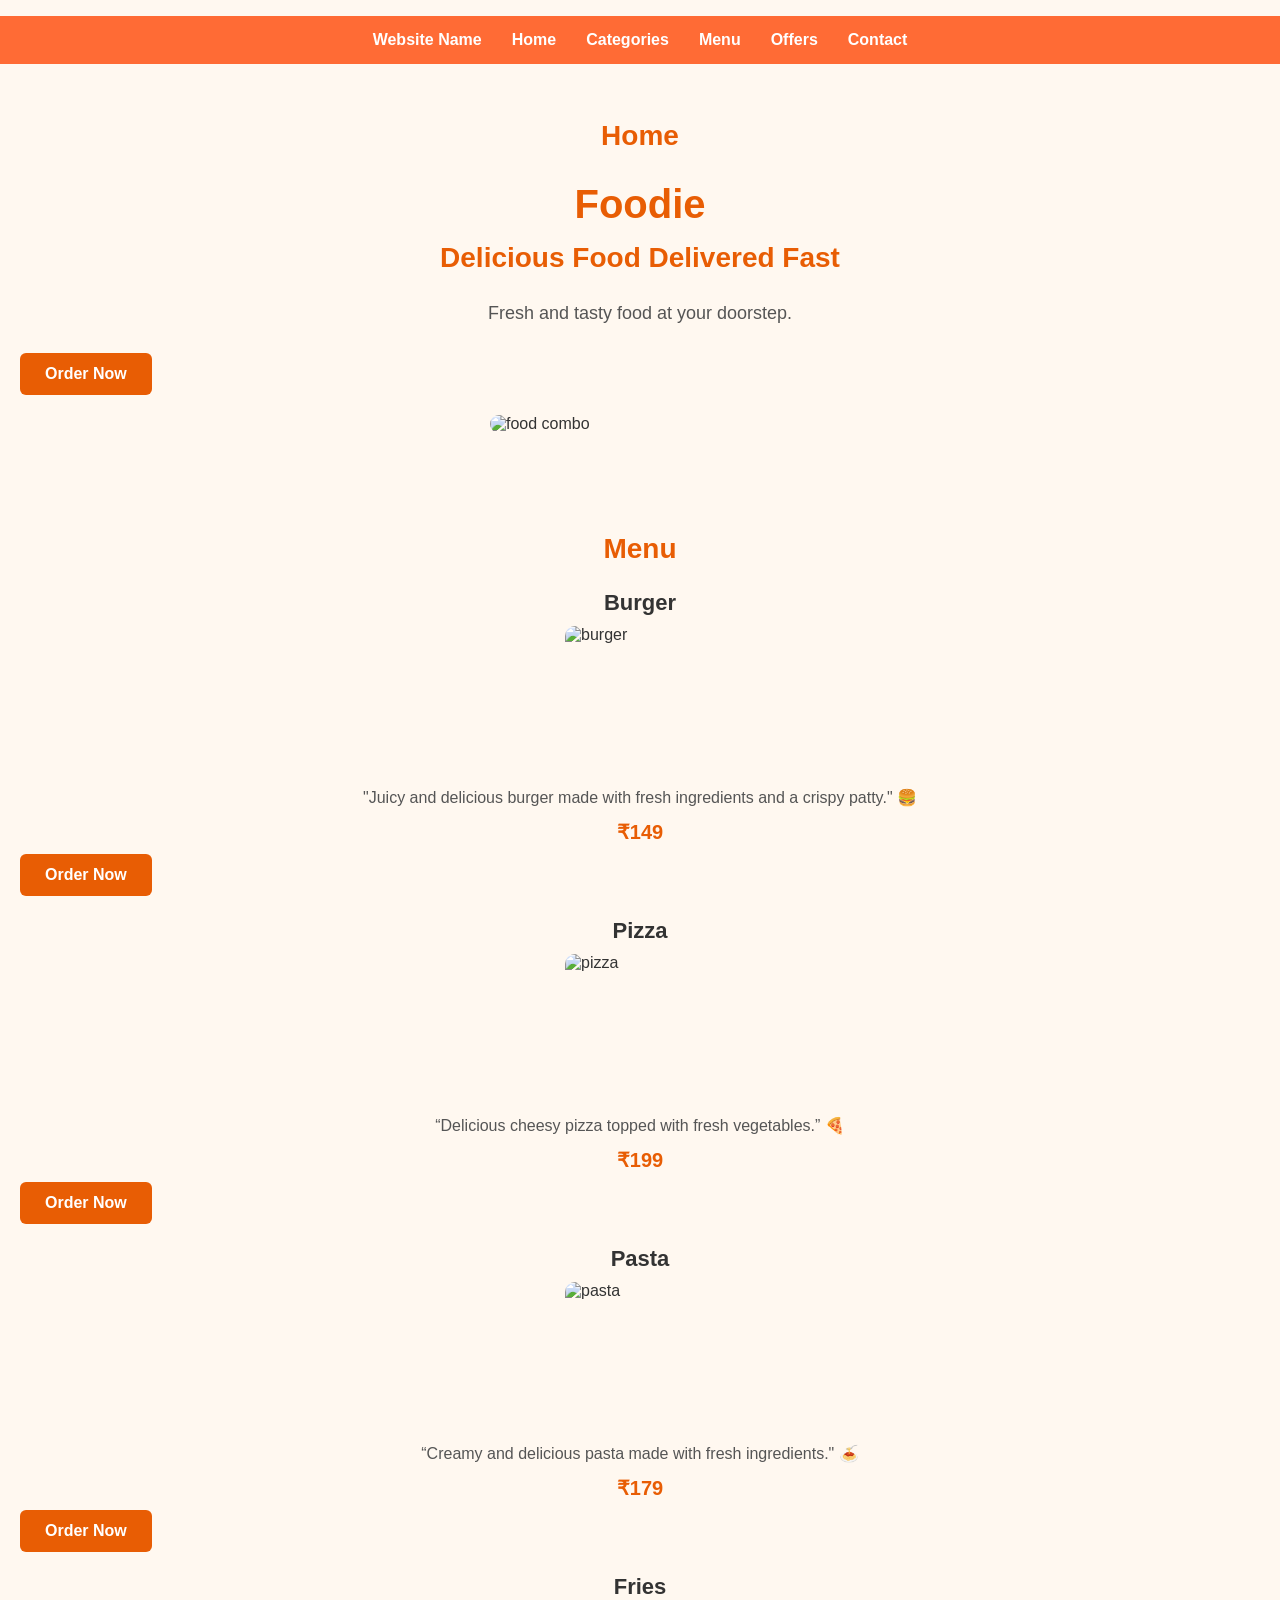
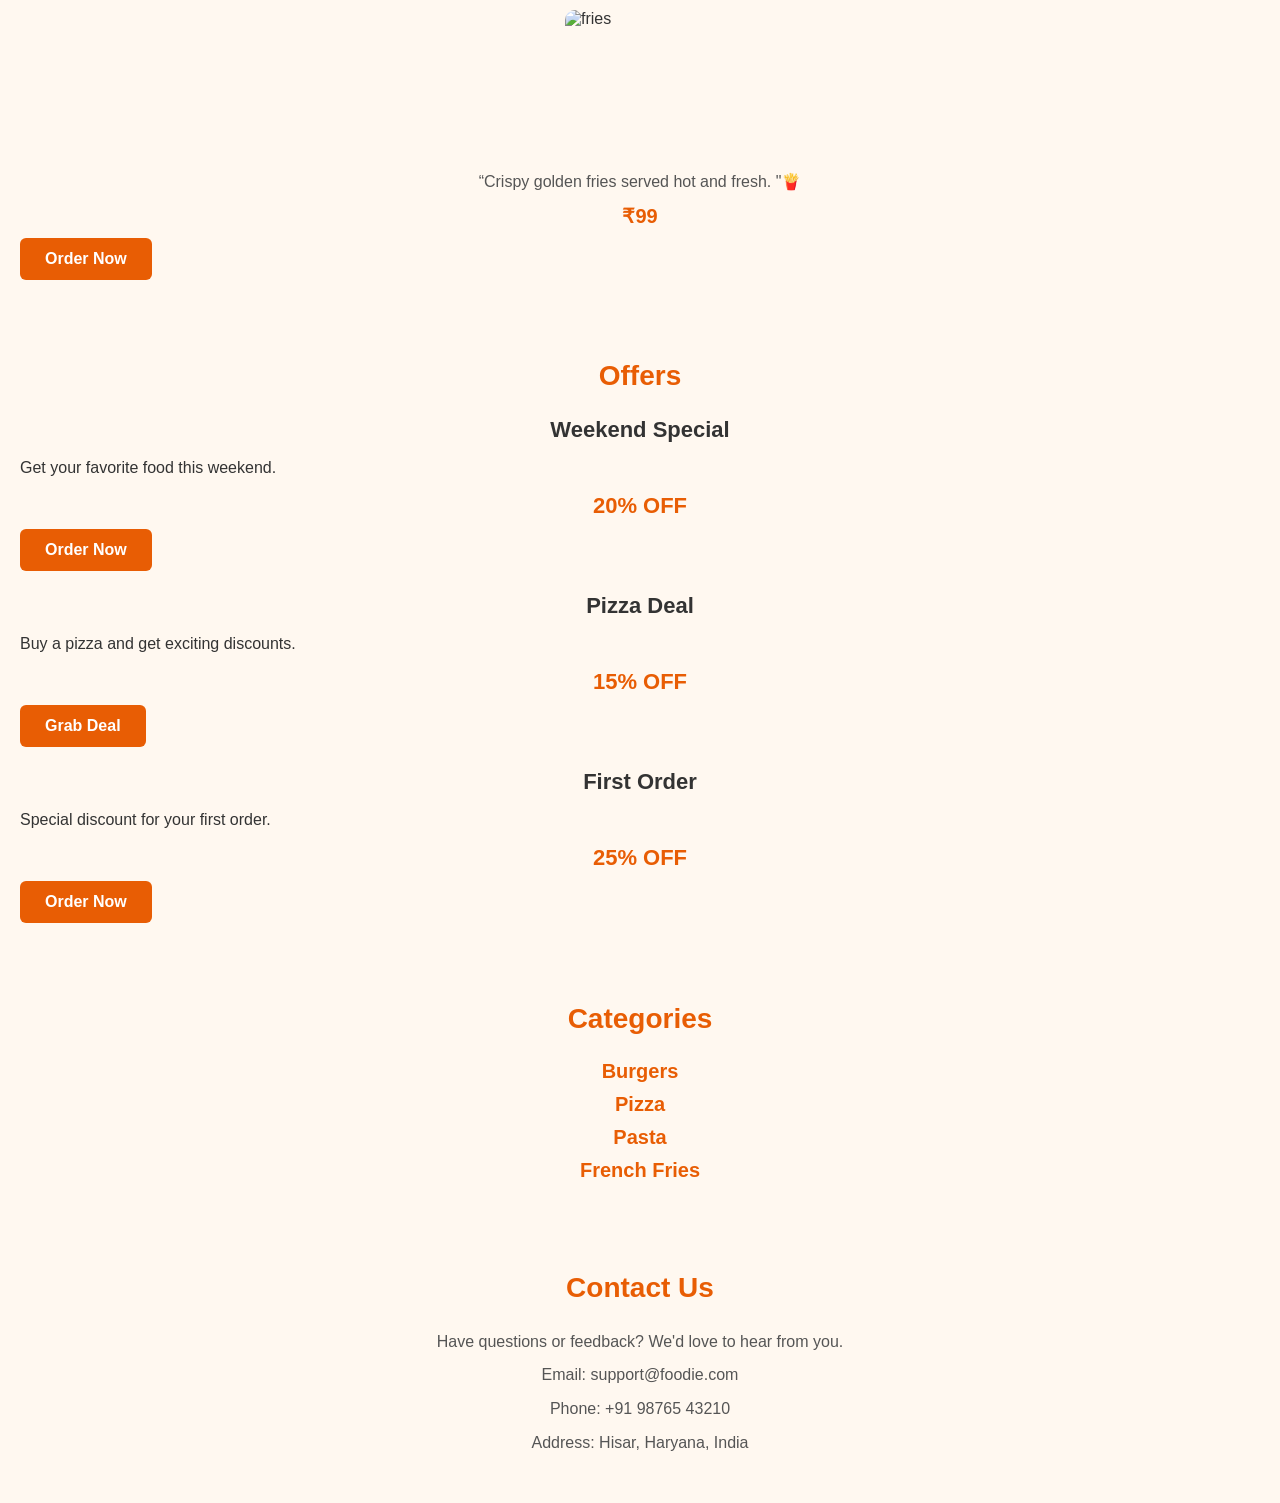
==== commit 69af4fd9: "Rename food-ordering.html to index.html" ====
--- a/index.html
+++ b/index.html
@@ -1,726 +1,80 @@
-<!DOCTYPE html>
-<!-- saved from url=(0056)https://github.com/rajnikumari-cse/food-ordering-website -->
-<html lang="en" data-color-mode="auto" data-light-theme="light" data-dark-theme="dark" data-a11y-animated-images="system" data-a11y-link-underlines="true" data-turbo-loaded="" class="js-focus-visible" data-js-focus-visible=""><head><meta http-equiv="Content-Type" content="text/html; charset=UTF-8"><style type="text/css">.turbo-progress-bar {
-  position: fixed;
-  display: block;
-  top: 0;
-  left: 0;
-  height: 3px;
-  background: #0076ff;
-  z-index: 2147483647;
-  transition:
-    width 300ms ease-out,
-    opacity 150ms 150ms ease-in;
-  transform: translate3d(0, 0, 0);
-}
-</style><style>
-:root {
-  --fontStack-monospace: "Monaspace Neon", ui-monospace, SFMono-Regular, SF Mono, Menlo, Consolas, Liberation Mono, monospace !important;
-}
-</style>
-
-
-
-
-  
-    
-  <link rel="dns-prefetch" href="https://github.githubassets.com/">
-  <link rel="dns-prefetch" href="https://avatars.githubusercontent.com/">
-  <link rel="dns-prefetch" href="https://github-cloud.s3.amazonaws.com/">
-  <link rel="dns-prefetch" href="https://user-images.githubusercontent.com/">
-  <link rel="preconnect" href="https://github.githubassets.com/" crossorigin="">
-  <link rel="preconnect" href="https://avatars.githubusercontent.com/">
-
-<script type="importmap">{"imports":{"react":"https://github.githubassets.com/assets/react-e27d1b3e03961e68.js","react-dom":"https://github.githubassets.com/assets/react-dom-e5fd46a22d5c4058.js","react-dom/client":"https://github.githubassets.com/assets/react-dom-client-1b4a3ee065998cea.js","react-is":"https://github.githubassets.com/assets/react-is-e0b593954b4706d8.js","react-reconciler":"https://github.githubassets.com/assets/react-reconciler-8e99e505c4429605.js","react/compiler-runtime":"https://github.githubassets.com/assets/react-compiler-runtime-4610bd6d3de9c049.js","react/jsx-dev-runtime":"https://github.githubassets.com/assets/react-jsx-dev-runtime-ea55d68667d559e5.js","react/jsx-runtime":"https://github.githubassets.com/assets/react-jsx-runtime-4915cb0f5b3aff04.js","scheduler":"https://github.githubassets.com/assets/scheduler-58b860b049ca307c.js"}}</script>
-<meta name="react-profiling" content="0" data-turbo-transient="true">
-<meta name="react-import-map" content="react,react-dom,react-dom/client,react-dom/profiling,react-is,react-reconciler,react/compiler-runtime,react/jsx-dev-runtime,react/jsx-runtime,scheduler@777f63f87cd0" data-turbo-track="reload">
-<link crossorigin="anonymous" rel="modulepreload" href="https://github.githubassets.com/assets/react-e27d1b3e03961e68.js">
-<link crossorigin="anonymous" rel="modulepreload" href="https://github.githubassets.com/assets/react-compiler-runtime-4610bd6d3de9c049.js">
-<link crossorigin="anonymous" rel="modulepreload" href="https://github.githubassets.com/assets/scheduler-58b860b049ca307c.js">
-<link crossorigin="anonymous" rel="modulepreload" href="https://github.githubassets.com/assets/react-dom-e5fd46a22d5c4058.js">
-<link crossorigin="anonymous" rel="modulepreload" href="https://github.githubassets.com/assets/react-dom-client-1b4a3ee065998cea.js">
-<link crossorigin="anonymous" rel="modulepreload" href="https://github.githubassets.com/assets/react-is-e0b593954b4706d8.js">
-<link crossorigin="anonymous" rel="modulepreload" href="https://github.githubassets.com/assets/react-jsx-runtime-4915cb0f5b3aff04.js">
-<link crossorigin="anonymous" rel="modulepreload" href="https://github.githubassets.com/assets/react-reconciler-8e99e505c4429605.js">
-
-  
-
-
-  <link crossorigin="anonymous" media="all" rel="stylesheet" href="./index_files/light-99f877e9ddfc0e51.css"><link crossorigin="anonymous" media="all" rel="stylesheet" href="./index_files/dark-79ad2ace604703b3.css"><link data-color-theme="light_high_contrast" crossorigin="anonymous" media="all" rel="stylesheet" data-href="https://github.githubassets.com/assets/light_high_contrast-48fdd0811afbab3c.css"><link data-color-theme="light_colorblind" crossorigin="anonymous" media="all" rel="stylesheet" data-href="https://github.githubassets.com/assets/light_colorblind-f4bf1142976e4bbf.css"><link data-color-theme="light_colorblind_high_contrast" crossorigin="anonymous" media="all" rel="stylesheet" data-href="https://github.githubassets.com/assets/light_colorblind_high_contrast-f661b49995ba0bd8.css"><link data-color-theme="light_tritanopia" crossorigin="anonymous" media="all" rel="stylesheet" data-href="https://github.githubassets.com/assets/light_tritanopia-0b38d22346321c92.css"><link data-color-theme="light_tritanopia_high_contrast" crossorigin="anonymous" media="all" rel="stylesheet" data-href="https://github.githubassets.com/assets/light_tritanopia_high_contrast-f1c62c9e70259b9f.css"><link data-color-theme="dark_high_contrast" crossorigin="anonymous" media="all" rel="stylesheet" data-href="https://github.githubassets.com/assets/dark_high_contrast-24484a076f02295f.css"><link data-color-theme="dark_colorblind" crossorigin="anonymous" media="all" rel="stylesheet" data-href="https://github.githubassets.com/assets/dark_colorblind-f50cacf0a86b9929.css"><link data-color-theme="dark_colorblind_high_contrast" crossorigin="anonymous" media="all" rel="stylesheet" data-href="https://github.githubassets.com/assets/dark_colorblind_high_contrast-e61d4f4ca17852c2.css"><link data-color-theme="dark_tritanopia" crossorigin="anonymous" media="all" rel="stylesheet" data-href="https://github.githubassets.com/assets/dark_tritanopia-39c10993d5603fac.css"><link data-color-theme="dark_tritanopia_high_contrast" crossorigin="anonymous" media="all" rel="stylesheet" data-href="https://github.githubassets.com/assets/dark_tritanopia_high_contrast-73236c840c0c7d90.css"><link data-color-theme="dark_dimmed" crossorigin="anonymous" media="all" rel="stylesheet" data-href="https://github.githubassets.com/assets/dark_dimmed-0de76f07cc035b10.css"><link data-color-theme="dark_dimmed_high_contrast" crossorigin="anonymous" media="all" rel="stylesheet" data-href="https://github.githubassets.com/assets/dark_dimmed_high_contrast-fd1500c8744e40d6.css">
-
-  <style type="text/css">
-    :root {
-      --tab-size-preference: 4;
-    }
-
-    pre, code {
-      tab-size: var(--tab-size-preference);
-    }
-  </style>
-
-    <link crossorigin="anonymous" media="all" rel="stylesheet" href="./index_files/primer-primitives-ed9ca172356fd545.css">
-    <link crossorigin="anonymous" media="all" rel="stylesheet" href="./index_files/primer-tailwind-compatible-330c475bd59f66d2.css">
-    <link crossorigin="anonymous" media="all" rel="stylesheet" href="./index_files/global-54ba76e934a49d7c.css">
-    <link crossorigin="anonymous" media="all" rel="stylesheet" href="./index_files/github-456bd5deb85c7ecd.css">
-    <link crossorigin="anonymous" media="all" rel="stylesheet" href="./index_files/tailwind-2f0d2f220f551bb2.css">
-  <link crossorigin="anonymous" media="all" rel="stylesheet" href="./index_files/repository-11ee8a031c040c1a.css">
-<link crossorigin="anonymous" media="all" rel="stylesheet" href="./index_files/code-2d56bdb0166c0238.css">
-
-  
-
-  <script type="application/json" id="client-env">{"locale":"en","featureFlags":["actions_enable_background_steps","actions_new_hosted_runner_image_select_sizes_and_versions","actions_workflow_language_service_allow_case_function","activity_diff_file_tree","activity_repos_file_tree","activity_repos_overview_header","activity_repos_overview_sidebar","agent_author_search_expansion","agent_author_search_expansion_ui_pulls","alternate_user_config_repo","async_conversion_coverage_enabled","billing_billable_licenses_cost_center_bucket_fix","billing_budget_expiration","billing_cost_center_list_assigned_resources","billing_discount_threshold_notification","ccr_implement_suggestion_refresh","code_quality_enablement_banner_targeting","code_quality_remove_preview","code_view_checks_live_updates","code_view_raf_sticky_lines","codemirror_inp_optimizations","codespaces_prebuild_region_target_update","coding_agent_third_party_model_ui","copilot_agent_snippy","copilot_api_agentic_issue_marshal_yaml","copilot_automation_repo_mcp_servers","copilot_automations_pagination","copilot_chat_auto_mode_v2","copilot_chat_clear_model_selection_for_default_change","copilot_chat_disable_model_picker_while_streaming","copilot_chat_increase_token_padding","copilot_chat_vision_dotcom_chat_ga_gate","copilot_css_textarea_autosize","copilot_custom_copilots","copilot_custom_copilots_feature_preview","copilot_duplicate_thread","copilot_extensions_removal_on_marketplace","copilot_fix_failed_workflows_all_skus","copilot_hide_hovercard","copilot_immersive_task_hyperlinking","copilot_issue_list_show_more","copilot_mc_cli_resume_any_users_task","copilot_mission_control_agent_merge_fix_ci","copilot_mission_control_agent_merge_resolve_conflicts","copilot_mission_control_early_stop","copilot_mission_control_managed_sandbox_environments","copilot_mission_control_needs_attention","copilot_mission_control_reasoning_effort","copilot_mission_control_sandbox_remote_bypass","copilot_mission_control_task_alive_updates","copilot_mission_control_task_sharing","copilot_org_policy_page_focus_mode","copilot_share_active_subthread","copilot_spaces_ga","copilot_spaces_individual_policies_ga","copilot_swe_agent_authorization_status_ui","copilot_swe_agent_automation_resource_scoped_writes","copilot_swe_agent_hide_model_picker_if_only_auto","copilot_swe_agent_issue_comment_trigger","copilot_swe_agent_pr_comment_model_picker","copilot_swe_agent_pull_request_comment_trigger","copilot_swe_agent_pull_request_merged_trigger","copilot_swe_agent_pull_request_opened_trigger","copilot_swe_agent_pull_request_synchronize_trigger","copilot_swe_agent_use_subagents","copilot_task_api_github_rest_style","copilot_task_scoped_alive_channel","copilot_token_based_billing","copilot_unconfigured_is_inherited","copilot_user_can_upgrade_plan_field","copilot_workbench_sunset_redirect","dashboard_indexeddb_caching","dashboard_lists_max_age_filter","dashboard_universe_2025","dashboard_universe_2025_feedback_dialog","fgpat_permissions_selector_redesign","glc_code_quality_repo_settings_workflow_config","hyperspace_2025_logged_out_batch_1","hyperspace_2025_logged_out_batch_2","hyperspace_2025_logged_out_batch_3","in_product_messaging_datadog_monitoring","ipm_ubb_individual_budget_banner","issue_fields_multi_select","issue_inline_avatars","issue_pinned_views","issue_pinned_views_team_vs_personal","issue_relative_time_micro","issues_best_match_requires_free_text","issues_dashboard_sso_structured_errors","issues_expanded_file_types","issues_hide_closed_sub_issues","issues_index_data_router","issues_lazy_load_comment_box_suggestions","issues_react_chrome_container_query_fix","issues_react_include_bots_in_pickers","issues_react_ui_feedback","labels_archiving","labels_archiving_info","landing_pages_ninetailed","lifecycle_label_name_updates","marketing_cookie_consent_banner","marketing_pages_search_explore_provider","memex_default_issue_create_repository","memex_live_update_hovercard","memex_mwl_filter_field_delimiter","memex_remove_deprecated_type_issue","memex_roadmap_drag_style","merge_queue_restricted_pushers_warning","merge_status_checks_refetch_dedupe","merge_status_header_feedback","mergeability_refetch_dedupe","milestone_closed_issues_prioritization","octocaptcha_origin_optimization","pr_sfv_new_diff_fetch","primer_react_css_anchor_positioning","primer_react_merged_forwarded_refs","prs_copilot_app_open_action","prs_css_anchor_positioning","prs_thread_reply_as_primary_action","prx_files","pull_request_copilot_attribution_header","pull_request_files_virtualization","pull_request_overview_panel_edit_description","pull_request_persister","pull_request_stacks_feedback_dialog","pull_request_virtualization_image_estimate","pull_request_virtualization_loader_batching","pull_request_virtualization_scroll_compensation","pull_request_virtualization_scroll_intent","quick_search_lazy_suggestions","react_blob_isolate_code_lines","react_blob_overlay","react_blob_ssr_content_visibility","react_data_router_tanstack_allowed","react_navigation_focus_tanstack","react_query_props_with_key","react_sandbox_future_tanstack","repo_app_turbo","repo_issues_sidebar_layout","repo_pulls_dashboard_declutter","repo_pulls_dashboard_ga","repo_pulls_dashboard_persistence","repo_pulls_dashboard_sidebar_links","repo_pulls_dashboard_surface","repos_contributors_limited_default_range","repository_suggester_elastic_search","review_involves_filter","rule_ignored_file_paths","rulesets_actor_list_editor","sample_network_conn_type","sanitize_preset_flash_error","sanitize_preset_validation_message","security_center_artifact_filters_popover","see_who_reacted","semantic_similarity_duplicate_issue_detection","session_logs_ungroup_reasoning_text","set_sha256_on_repo_creation_form","site_banner_desktop_copilot_app","site_ghca_pixel_mona","site_github_app_ga_page","site_github_app_ga_page_highlight","site_github_app_mobile_native_share","site_global_banner_dev_days_attendee","site_global_banner_learn_copilot_sdk","site_global_nav_spark_models_removed","speculation_rules_ui_service","suggest_custom_property_values_copilot","suppress_automated_browser_vitals","swp_forms_disable_octocaptcha","thread_resolution_reason","track_notifications_settings_usage","ui_route_code_view","ui_route_repos","ui_service_compute_eligible","ui_service_referrer_metrics","unified_batch_pr_comments","universe26_banners_septsession","update_issue_suggestions","viewscreen_sandbox","warn_inaccessible_attachments","webp_support","workstream_plugin_bootstrap"],"login":"rajnikumari-cse","uiComputeCohort":"treatment","githubDomain":"https://github.com","copilotApiOverrideUrl":"https://api.individual.githubcopilot.com","cmcApiUrl":"https://api.github.com/cmc_internal/api"}</script>
-<link crossorigin="anonymous" rel="modulepreload" href="https://github.githubassets.com/assets/wp-runtime-e1f5bc7239a5e9d7.js">
-<link crossorigin="anonymous" rel="modulepreload" href="https://github.githubassets.com/assets/app-foundation-74e9766bd696d26a.js">
-<link crossorigin="anonymous" rel="modulepreload" href="https://github.githubassets.com/assets/app-runtime-4be01a352ea0cb93.js">
-<link crossorigin="anonymous" rel="modulepreload" href="https://github.githubassets.com/assets/fetch-utilities-9a5c31efd5313aa8.js">
-<link crossorigin="anonymous" rel="modulepreload" href="https://github.githubassets.com/assets/ser-cd1b421ad0ad7ed5.js">
-<script crossorigin="anonymous" type="module" src="./index_files/environment-a3b33b022e640cb5.js.download" defer="defer"></script>
-<link crossorigin="anonymous" media="all" rel="stylesheet" href="./index_files/app-runtime.19d34abf60f22685.module.css">
-<link crossorigin="anonymous" rel="modulepreload" href="https://github.githubassets.com/assets/catalyst-86a8f5de995615f8.js">
-<link crossorigin="anonymous" rel="modulepreload" href="https://github.githubassets.com/assets/selector-observer-e88088f989b27670.js">
-<link crossorigin="anonymous" rel="modulepreload" href="https://github.githubassets.com/assets/relative-time-element-7cdf4e0db98b997c.js">
-<link crossorigin="anonymous" rel="modulepreload" href="https://github.githubassets.com/assets/by-6b3c07383371bf58.js">
-<link crossorigin="anonymous" rel="modulepreload" href="https://github.githubassets.com/assets/ja9-36f036c13c2e3a4c.js">
-<link crossorigin="anonymous" rel="modulepreload" href="https://github.githubassets.com/assets/kw-866fd9513ae95106.js">
-<link crossorigin="anonymous" rel="modulepreload" href="https://github.githubassets.com/assets/r1-b075aab3204f32f9.js">
-<link crossorigin="anonymous" rel="modulepreload" href="https://github.githubassets.com/assets/jz5-7c5d1669717041f8.js">
-<link crossorigin="anonymous" rel="modulepreload" href="https://github.githubassets.com/assets/hj-5126390ff433704d.js">
-<link crossorigin="anonymous" rel="modulepreload" href="https://github.githubassets.com/assets/j05-1b324859b9512e2d.js">
-<script crossorigin="anonymous" type="module" src="./index_files/github-elements-f3d3090f1f0c97b2.js.download" defer="defer"></script>
-<script crossorigin="anonymous" type="module" src="./index_files/element-registry-8f51d0f3df67da74.js.download" defer="defer"></script>
-<link crossorigin="anonymous" rel="modulepreload" href="https://github.githubassets.com/assets/runtime-helpers-2b437fe146e9028f.js">
-<link crossorigin="anonymous" rel="modulepreload" href="https://github.githubassets.com/assets/aria-live-76b18916d0c8ec4d.js">
-<link crossorigin="anonymous" rel="modulepreload" href="https://github.githubassets.com/assets/hotkey-5109c77d7ac61078.js">
-<link crossorigin="anonymous" rel="modulepreload" href="https://github.githubassets.com/assets/react-core-edd2738d37eff336.js">
-<link crossorigin="anonymous" rel="modulepreload" href="https://github.githubassets.com/assets/04-b4570e9cc17d8b62.js">
-<link crossorigin="anonymous" rel="modulepreload" href="https://github.githubassets.com/assets/ur-024971cb63acad59.js">
-<link crossorigin="anonymous" rel="modulepreload" href="https://github.githubassets.com/assets/4t-364e19c63d726e9a.js">
-<link crossorigin="anonymous" rel="modulepreload" href="https://github.githubassets.com/assets/6ny-c969fbae697a356f.js">
-<link crossorigin="anonymous" rel="modulepreload" href="https://github.githubassets.com/assets/yhq-3a209035a30b1a09.js">
-<link crossorigin="anonymous" rel="modulepreload" href="https://github.githubassets.com/assets/z1v-da5b33b877bfa358.js">
-<link crossorigin="anonymous" rel="modulepreload" href="https://github.githubassets.com/assets/wo-f3e3b96584d99034.js">
-<link crossorigin="anonymous" rel="modulepreload" href="https://github.githubassets.com/assets/9y-450e92679e273d9f.js">
-<link crossorigin="anonymous" rel="modulepreload" href="https://github.githubassets.com/assets/j0-41a4cf04cbd99503.js">
-<link crossorigin="anonymous" rel="modulepreload" href="https://github.githubassets.com/assets/0p-81491ed0d9d666e2.js">
-<script crossorigin="anonymous" type="module" src="./index_files/behaviors-e4d23ae3a97e8e17.js.download" defer="defer"></script>
-<link crossorigin="anonymous" media="all" rel="stylesheet" href="./index_files/react-core.83cecac4ceaa4904.module.css">
-<link crossorigin="anonymous" rel="modulepreload" href="https://github.githubassets.com/assets/n9c-16e227ac48072d2b.js">
-<script crossorigin="anonymous" type="module" src="./index_files/codespaces-46dc3594a0771d0d.js.download" defer="defer"></script>
-<link crossorigin="anonymous" rel="modulepreload" href="https://github.githubassets.com/assets/ic-991f04433f366e7b.js">
-<script crossorigin="anonymous" type="module" src="./index_files/repositories-8601eb80d74cbf6d.js.download" defer="defer"></script>
-<script crossorigin="anonymous" type="module" src="./index_files/code-menu-2ae3a6170b287a75.js.download" defer="defer"></script>
-  
-  <link crossorigin="anonymous" rel="modulepreload" href="https://github.githubassets.com/assets/primer-react-3ca70c6e707ba409.js">
-<link crossorigin="anonymous" rel="modulepreload" href="https://github.githubassets.com/assets/ncx-9a860680a5f230b9.js">
-<link crossorigin="anonymous" rel="modulepreload" href="https://github.githubassets.com/assets/j6-363f0ebf4f62f310.js">
-<link crossorigin="anonymous" rel="modulepreload" href="https://github.githubassets.com/assets/t7l-bf6f21d7e7a43c35.js">
-<link crossorigin="anonymous" rel="modulepreload" href="https://github.githubassets.com/assets/4u-27f74cfc703e1977.js">
-<link crossorigin="anonymous" rel="modulepreload" href="https://github.githubassets.com/assets/ws-f1530f278b2b86e5.js">
-<link crossorigin="anonymous" rel="modulepreload" href="https://github.githubassets.com/assets/0n-ecadb2ffe6b01ba2.js">
-<link crossorigin="anonymous" rel="modulepreload" href="https://github.githubassets.com/assets/s07-3fae157786a7acb1.js">
-<link crossorigin="anonymous" rel="modulepreload" href="https://github.githubassets.com/assets/n4u-6317ce1c31aed1db.js">
-<link crossorigin="anonymous" rel="modulepreload" href="https://github.githubassets.com/assets/j8s-7712b3dd24d5f13c.js">
-<link crossorigin="anonymous" rel="modulepreload" href="https://github.githubassets.com/assets/la-d2cd96f070e6b52a.js">
-<link crossorigin="anonymous" rel="modulepreload" href="https://github.githubassets.com/assets/q61-80cd2b936a4f27b6.js">
-<link crossorigin="anonymous" rel="modulepreload" href="https://github.githubassets.com/assets/7l-fa7490fba21d1122.js">
-<link crossorigin="anonymous" rel="modulepreload" href="https://github.githubassets.com/assets/w4-9ebe167796a7b68f.js">
-<link crossorigin="anonymous" rel="modulepreload" href="https://github.githubassets.com/assets/ojg-6604ac9ae112ae6a.js">
-<link crossorigin="anonymous" rel="modulepreload" href="https://github.githubassets.com/assets/gzu-a1c918f049c6302d.js">
-<link crossorigin="anonymous" rel="modulepreload" href="https://github.githubassets.com/assets/bi0-a78ba744687848c2.js">
-<link crossorigin="anonymous" rel="modulepreload" href="https://github.githubassets.com/assets/on-864de56673dc70dd.js">
-<link crossorigin="anonymous" rel="modulepreload" href="https://github.githubassets.com/assets/b1-ddee25d94441be77.js">
-<link crossorigin="anonymous" rel="modulepreload" href="https://github.githubassets.com/assets/0l5-ff65210c0318d88e.js">
-<link crossorigin="anonymous" rel="modulepreload" href="https://github.githubassets.com/assets/c2z-c92998400310b94b.js">
-<link crossorigin="anonymous" rel="modulepreload" href="https://github.githubassets.com/assets/f9-038758dcbfe08dab.js">
-<link crossorigin="anonymous" rel="modulepreload" href="https://github.githubassets.com/assets/sp-352b18edf58f7022.js">
-<link crossorigin="anonymous" rel="modulepreload" href="https://github.githubassets.com/assets/0k-b7df0a74912a42bf.js">
-<link crossorigin="anonymous" rel="modulepreload" href="https://github.githubassets.com/assets/og-72a377e4a14147a1.js">
-<link crossorigin="anonymous" rel="modulepreload" href="https://github.githubassets.com/assets/b9-4fd36ab02c30bf52.js">
-<link crossorigin="anonymous" rel="modulepreload" href="https://github.githubassets.com/assets/ec-cbba6ef3015afe55.js">
-<link crossorigin="anonymous" rel="modulepreload" href="https://github.githubassets.com/assets/du-fee6a27cf2b1eb08.js">
-<link crossorigin="anonymous" rel="modulepreload" href="https://github.githubassets.com/assets/20x-0accf1379e91ba86.js">
-<link crossorigin="anonymous" rel="modulepreload" href="https://github.githubassets.com/assets/dsj-cb1e4ddbce4f007b.js">
-<link crossorigin="anonymous" rel="modulepreload" href="https://github.githubassets.com/assets/ql0-d154b9935a526802.js">
-<link crossorigin="anonymous" rel="modulepreload" href="https://github.githubassets.com/assets/wp-9f5235d335ab624b.js">
-<link crossorigin="anonymous" rel="modulepreload" href="https://github.githubassets.com/assets/gc4-2487b0aac2401bb1.js">
-<link crossorigin="anonymous" rel="modulepreload" href="https://github.githubassets.com/assets/uw-67574a30a4da7537.js">
-<link crossorigin="anonymous" rel="modulepreload" href="https://github.githubassets.com/assets/7cw-3e82d4840187e34e.js">
-<link crossorigin="anonymous" rel="modulepreload" href="https://github.githubassets.com/assets/z0-032dda7d84f2c5f9.js">
-<link crossorigin="anonymous" rel="modulepreload" href="https://github.githubassets.com/assets/hrn-218438b08ef01b91.js">
-<link crossorigin="anonymous" rel="modulepreload" href="https://github.githubassets.com/assets/8u-60a1b724e3da8ce5.js">
-<link crossorigin="anonymous" rel="modulepreload" href="https://github.githubassets.com/assets/8g-4487bd4244a59e8e.js">
-<link crossorigin="anonymous" rel="modulepreload" href="https://github.githubassets.com/assets/np-f21cc621c075e3dc.js">
-<link crossorigin="anonymous" rel="modulepreload" href="https://github.githubassets.com/assets/xc-065e7847e4da513d.js">
-<link crossorigin="anonymous" rel="modulepreload" href="https://github.githubassets.com/assets/6n-e34382cc11afd476.js">
-<script crossorigin="anonymous" type="module" src="./index_files/code-view-4c2c926ec0991b95.js.download" defer="defer"></script>
-<link crossorigin="anonymous" media="all" rel="stylesheet" href="./index_files/primer-react-css.76a197f9dce25e3c.module.css">
-<link crossorigin="anonymous" media="all" rel="stylesheet" href="./index_files/ql0.bdd6be015c087bbc.module.css">
-<link crossorigin="anonymous" media="all" rel="stylesheet" href="./index_files/z0.e2a86871390e1d34.module.css">
-<link crossorigin="anonymous" media="all" rel="stylesheet" href="./index_files/xc.877a51df9233c9c4.module.css">
-<link crossorigin="anonymous" media="all" rel="stylesheet" href="./index_files/6n.de5224f044b8b25e.module.css">
-<link crossorigin="anonymous" media="all" rel="stylesheet" href="./index_files/code-view.afc0d6c414910404.module.css">
-
-
-  <title>rajnikumari-cse/food-ordering-website: Food ordering website built using HTML and CSS</title>
-
-
-
-  <meta name="route-pattern" content="/:user_id/:repository" data-turbo-transient="">
-  <meta name="route-controller" content="files" data-turbo-transient="">
-  <meta name="route-action" content="disambiguate" data-turbo-transient="">
-  <meta name="fetch-nonce" content="v2:f22ca66e-3388-130f-53c1-be2f9ec6048d">
-
-    
-  <meta name="current-catalog-service-hash" content="f3abb0cc802f3d7b95fc8762b94bdcb13bf39634c40c357301c4aa1d67a256fb">
-
-
-  <meta name="request-id" content="C9B2:3C12C1:21A530D:281C8B8:6AB932CF" data-turbo-transient="true"><meta name="html-safe-nonce" content="d524813bec533294eda11a257de4d81c0b1f5afd6a3ac5ab8f2d01cddb087a1b" data-turbo-transient="true"><meta name="visitor-payload" content="[base64]" data-turbo-transient="true"><meta name="visitor-hmac" content="b34e3eeeab1496a70e4b3f599de43336b5e49f06cd97972bea5934a5f0cf398b" data-turbo-transient="true">
-
-
-    <meta name="hovercard-subject-tag" content="repository:1390997469" data-turbo-transient="">
-
-
-  <meta name="github-keyboard-shortcuts" content="repository,copilot" data-turbo-transient="true">
-  
-
-  <meta name="selected-link" value="repo_source" data-turbo-transient="">
-  <link rel="assets" href="https://github.githubassets.com/">
-
-    <meta name="google-site-verification" content="Apib7-x98H0j5cPqHWwSMm6dNU4GmODRoqxLiDzdx9I">
-
-<meta name="octolytics-url" content="https://collector.github.com/github/collect"><meta name="octolytics-actor-id" content="217193199"><meta name="octolytics-actor-login" content="rajnikumari-cse"><meta name="octolytics-actor-hash" content="b4c0015bae6fc9e23c4f6cca047939b53f16be3ace55f1a6ba48a593468e43f1">
-
-
-
-
-
-  <meta name="analytics-location" content="/&lt;user-name&gt;/&lt;repo-name&gt;" data-turbo-transient="true">
-
-  
-
-
-
-
-    <meta name="user-login" content="rajnikumari-cse">
-
-  <link rel="sudo-modal" href="https://github.com/sessions/sudo_modal">
-
-    <meta name="viewport" content="width=device-width">
-
-    
-
-      <meta name="description" content="Food ordering website built using HTML and CSS. Contribute to rajnikumari-cse/food-ordering-website development by creating an account on GitHub.">
-
-      <link rel="search" type="application/opensearchdescription+xml" href="https://github.com/opensearch.xml" title="GitHub">
-
-    <link rel="fluid-icon" href="https://github.com/fluidicon.png" title="GitHub">
-    <meta property="fb:app_id" content="1401488693436528">
-    <meta name="apple-itunes-app" content="app-id=1477376905, app-argument=https://github.com/rajnikumari-cse/food-ordering-website">
-
-      <meta name="twitter:image" content="https://opengraph.githubassets.com/06c252660d808e1e41052f0c6cc0815dd3fd34e07955f4215cd77b1b248b21db/rajnikumari-cse/food-ordering-website"><meta name="twitter:site" content="@github"><meta name="twitter:card" content="summary_large_image"><meta name="twitter:title" content="rajnikumari-cse/food-ordering-website: Food ordering website built using HTML and CSS"><meta name="twitter:description" content="Food ordering website built using HTML and CSS. Contribute to rajnikumari-cse/food-ordering-website development by creating an account on GitHub.">
-  <meta property="og:image" content="https://opengraph.githubassets.com/06c252660d808e1e41052f0c6cc0815dd3fd34e07955f4215cd77b1b248b21db/rajnikumari-cse/food-ordering-website"><meta property="og:image:alt" content="Food ordering website built using HTML and CSS. Contribute to rajnikumari-cse/food-ordering-website development by creating an account on GitHub."><meta property="og:image:width" content="1200"><meta property="og:image:height" content="600"><meta property="og:site_name" content="GitHub"><meta property="og:type" content="object"><meta property="og:title" content="rajnikumari-cse/food-ordering-website: Food ordering website built using HTML and CSS"><meta property="og:url" content="https://github.com/rajnikumari-cse/food-ordering-website"><meta property="og:description" content="Food ordering website built using HTML and CSS. Contribute to rajnikumari-cse/food-ordering-website development by creating an account on GitHub.">
-  
-
-
-      <link rel="shared-web-socket" href="wss://alive.github.com/_sockets/u/217193199/ws?session=eyJ2IjoiVjMiLCJ1IjoyMTcxOTMxOTksInMiOjIzMjE0OTA5NjAsImMiOjM4Mjg4ODk2NTcsInQiOjE3OTA1MjIwNjZ9--ab7d8a10aa661a9a294752deab740cd94ae2660499566b79c7319d1378628189" data-refresh-url="/_alive" data-session-id="7f737e1e9c21e26bc61396faa219d326dc8b644db03ed0163d7db4d82ab2e6f6">
-
-      <link rel="service-worker-src" href="https://github.com/assets-cdn/worker/service-worker-610f12baa3682d2d.js?current_user=rajnikumari-cse&amp;errors_url=https%3A%2F%2Fapi.github.com%2F_private%2Fbrowser%2Ferrors&amp;release=a25250f4aa593c4ff6c83d2557a0a6b81d14d15c&amp;actor_id=217193199&amp;is_staff=false&amp;issues_index_data_router=1&amp;issue_viewer_data_router=0&amp;analytics_collector_url=https%3A%2F%2Fcollector.github.com%2Fgithub%2Fcollect">
-
-      <meta name="hostname" content="github.com">
-
-
-      <meta name="keyboard-shortcuts-preference" content="all">
-      <meta name="hovercards-preference" content="true">
-      <meta name="announcement-preference-hovercard" content="true">
-
-        <meta name="expected-hostname" content="github.com">
-
-
-  <meta http-equiv="x-pjax-version" content="96625f7a84dda7c89f2c5b69c75d3f8247e6840719329c2ae0d8082ee772d6de" data-turbo-track="reload">
-  <meta http-equiv="x-pjax-csp-version" content="c4a65e47b0c850e1157ae8e66298070851d7e3b558038de5a3b4ff7a93e630ed" data-turbo-track="reload">
-  <meta http-equiv="x-pjax-css-version" content="ec4c7b86d7b57240253150b827ea48b04e08d8760dc6553d2a04f62000f3fe0c" data-turbo-track="reload">
-  <meta http-equiv="x-pjax-js-version" content="5d289af7d33bd9db693607b17cc67c0c1fb1f0a30c5995da759a50621b7a6a0f" data-turbo-track="reload">
-
-  <meta name="turbo-cache-control" content="no-preview" data-turbo-transient="">
-
-      <meta name="turbo-cache-control" content="no-cache" data-turbo-transient="">
-
-    <meta data-hydrostats="publish">
-
-  <meta name="go-import" content="github.com/rajnikumari-cse/food-ordering-website git https://github.com/rajnikumari-cse/food-ordering-website.git">
-
-  <meta name="octolytics-dimension-user_id" content="217193199"><meta name="octolytics-dimension-user_login" content="rajnikumari-cse"><meta name="octolytics-dimension-repository_id" content="1390997469"><meta name="octolytics-dimension-repository_nwo" content="rajnikumari-cse/food-ordering-website"><meta name="octolytics-dimension-repository_public" content="true"><meta name="octolytics-dimension-repository_is_fork" content="false"><meta name="octolytics-dimension-repository_network_root_id" content="1390997469"><meta name="octolytics-dimension-repository_network_root_nwo" content="rajnikumari-cse/food-ordering-website">
-  <meta name="current-repo-nwo" content="rajnikumari-cse/food-ordering-website">
-
-
-
-    
-
-    <meta name="turbo-body-classes" content="logged-in env-production page-responsive text-rendering-optimize-speed">
-  <meta name="disable-turbo" content="false">
-
-
-  <meta name="browser-stats-url" content="https://api.github.com/_private/browser/stats">
-
-
-  <meta name="browser-errors-url" content="https://api.github.com/_private/browser/errors">
-
-  <meta name="release" content="a25250f4aa593c4ff6c83d2557a0a6b81d14d15c" data-turbo-track="reload">
-  <meta name="ui-target" content="full">
-
-  <link rel="mask-icon" href="https://github.githubassets.com/assets/pinned-octocat-093da3e6fa40.svg" color="#000000">
-  <link rel="alternate icon" class="js-site-favicon" type="image/png" href="https://github.githubassets.com/favicons/favicon.png">
-  <link rel="icon" class="js-site-favicon" type="image/svg+xml" href="https://github.githubassets.com/favicons/favicon.svg" data-base-href="https://github.githubassets.com/favicons/favicon">
-
-<meta name="theme-color" content="#1e2327">
-<meta name="color-scheme" content="light dark">
-
-  <meta name="msapplication-TileImage" content="/windows-tile.png">
-  <meta name="msapplication-TileColor" content="#ffffff">
-
-  <link rel="manifest" href="https://github.com/manifest.json" crossorigin="use-credentials">
-
-  <link rel="stylesheet" type="text/css" href="./index_files/kq9.0c8f30d85eb9f017.module.css" crossorigin="anonymous"><link rel="stylesheet" type="text/css" href="./index_files/bv.6f47255106d7dc4f.module.css" crossorigin="anonymous"><link rel="stylesheet" type="text/css" href="./index_files/u2l.ff0ae8126cef2c8d.module.css" crossorigin="anonymous"><link rel="stylesheet" type="text/css" href="./index_files/5j.552f29910a801124.module.css" crossorigin="anonymous"><link rel="stylesheet" type="text/css" href="./index_files/5.1f291bf29d68017d.module.css" crossorigin="anonymous"><link rel="stylesheet" type="text/css" href="./index_files/0l.552b95e450076f00.module.css" crossorigin="anonymous"><link rel="stylesheet" type="text/css" href="./index_files/fg.2616179aabbabe22.module.css" crossorigin="anonymous"><link rel="stylesheet" type="text/css" href="./index_files/m4.0ba3500f7e615e53.module.css" crossorigin="anonymous"><link rel="stylesheet" type="text/css" href="./index_files/29.75665280dda6b4d0.module.css" crossorigin="anonymous"><link rel="stylesheet" type="text/css" href="./index_files/yt.774776795345a425.module.css" crossorigin="anonymous"><link rel="stylesheet" type="text/css" href="./index_files/ph.8571b699cf5ec668.module.css" crossorigin="anonymous"><link rel="stylesheet" type="text/css" href="./index_files/u.d7bdfb98b5635c5f.module.css" crossorigin="anonymous"><link rel="stylesheet" type="text/css" href="./index_files/gq.47aeb27276f789d7.module.css" crossorigin="anonymous"><link rel="stylesheet" type="text/css" href="./index_files/v.ac72b8d266d3017b.module.css" crossorigin="anonymous"><link rel="stylesheet" type="text/css" href="./index_files/qt.2959c2f57d8ef379.module.css" crossorigin="anonymous"><link rel="stylesheet" type="text/css" href="./index_files/te.1288ac5c9584fbf2.module.css" crossorigin="anonymous"><link rel="stylesheet" type="text/css" href="./index_files/9x.db2f940b0c24f2e9.module.css" crossorigin="anonymous"><link rel="stylesheet" type="text/css" href="./index_files/2.bdac02460e48511c.module.css" crossorigin="anonymous"><link rel="stylesheet" type="text/css" href="./index_files/q.fb4f3ee9d1eb9392.module.css" crossorigin="anonymous"><link rel="stylesheet" type="text/css" href="./index_files/2kc.515b84ebf89935c6.module.css" crossorigin="anonymous"><link rel="stylesheet" type="text/css" href="./index_files/s.f6917eab64067c42.module.css" crossorigin="anonymous"><link rel="stylesheet" type="text/css" href="./index_files/l54.0df357d0d0869a29.module.css" crossorigin="anonymous"><link rel="stylesheet" type="text/css" href="./index_files/yj.b2bf58cfba884626.module.css" crossorigin="anonymous"></head>
-
-  <body class="logged-in env-production page-responsive text-rendering-optimize-speed" style="word-wrap: break-word;">
-    <div data-turbo-body="" class="logged-in env-production page-responsive text-rendering-optimize-speed" style="word-wrap: break-word;">
-      <div id="__primerPortalRoot__" style="z-index: 1000; position: absolute; width: 100%;" data-turbo-permanent=""></div>
-      
-
-    <div class="position-relative header-wrapper js-header-wrapper ">
-      <a href="https://github.com/rajnikumari-cse/food-ordering-website#start-of-content" data-skip-target-assigned="false" class="tmp-p-3 color-bg-accent-emphasis color-fg-on-emphasis show-on-focus js-skip-to-content">Skip to content</a>
-
-      <span data-view-component="true" class="progress-pjax-loader Progress position-fixed width-full">
-    <span style="width: 0%;" data-view-component="true" class="Progress-item progress-pjax-loader-bar left-0 top-0 color-bg-accent-emphasis"></span>
-</span>      
-      <link crossorigin="anonymous" rel="modulepreload" href="https://github.githubassets.com/assets/l7j-2ddd8b435dadae28.js" fetchpriority="low">
-<link crossorigin="anonymous" rel="modulepreload" href="https://github.githubassets.com/assets/keyboard-shortcuts-dialog-4c0a40c25d058e31.js" fetchpriority="low">
-<link crossorigin="anonymous" media="all" rel="stylesheet" href="./index_files/primer-react-css.76a197f9dce25e3c.module.css">
-<link crossorigin="anonymous" media="all" rel="stylesheet" href="./index_files/keyboard-shortcuts-dialog.595c7e0164e20af0.module.css">
-
-<react-partial partial-name="keyboard-shortcuts-dialog" data-ssr="false" data-attempted-ssr="false" data-react-profiling="false" data-catalyst="" class="loaded">
-  
-  <script type="application/json" data-target="react-partial.embeddedData">{"props":{"docsUrl":"https://docs.github.com/get-started/accessibility/keyboard-shortcuts"}}</script>
-  <div data-target="react-partial.reactRoot"><div class="d-none"></div></div>
-</react-partial>
-
-
-
-
-
-      
-
-          <link crossorigin="anonymous" rel="modulepreload" href="https://github.githubassets.com/assets/pw-4f91498888595802.js" fetchpriority="low">
-<link crossorigin="anonymous" rel="modulepreload" href="https://github.githubassets.com/assets/app-install-banner-partial-798f1f64bc753f4c.js" fetchpriority="low">
-<link crossorigin="anonymous" media="all" rel="stylesheet" href="./index_files/primer-react-css.76a197f9dce25e3c.module.css">
-<link crossorigin="anonymous" media="all" rel="stylesheet" href="./index_files/app-install-banner-partial.00824cdfe766bf6a.module.css">
-
-<react-partial partial-name="app-install-banner-partial" data-ssr="false" data-attempted-ssr="false" data-react-profiling="false" data-catalyst="" class="loaded">
-  
-  <script type="application/json" data-target="react-partial.embeddedData">{"props":{}}</script>
-  <div data-target="react-partial.reactRoot"></div>
-</react-partial>
-
-
-          
-
-                  <link crossorigin="anonymous" rel="modulepreload" href="https://github.githubassets.com/assets/0r-e0ed1791a4c5206c.js" fetchpriority="low">
-<link crossorigin="anonymous" rel="modulepreload" href="https://github.githubassets.com/assets/dh-dbdba065d438a3e6.js" fetchpriority="low">
-<link crossorigin="anonymous" rel="modulepreload" href="https://github.githubassets.com/assets/or-a481dd9d4091828c.js" fetchpriority="low">
-<link crossorigin="anonymous" rel="modulepreload" href="https://github.githubassets.com/assets/mc-e7e6f3b5e1eb5485.js" fetchpriority="low">
-<link crossorigin="anonymous" rel="modulepreload" href="https://github.githubassets.com/assets/dgq-dd5294e5dfa63e98.js" fetchpriority="low">
-<link crossorigin="anonymous" rel="modulepreload" href="https://github.githubassets.com/assets/0w-7f86a2048ca3f36d.js" fetchpriority="low">
-<link crossorigin="anonymous" rel="modulepreload" href="https://github.githubassets.com/assets/li-9637187fecd51dde.js" fetchpriority="low">
-<link crossorigin="anonymous" rel="modulepreload" href="https://github.githubassets.com/assets/af-3c21fbee2d52e5df.js" fetchpriority="low">
-<link crossorigin="anonymous" rel="modulepreload" href="https://github.githubassets.com/assets/t0-ba3694f373fc552d.js" fetchpriority="low">
-<link crossorigin="anonymous" rel="modulepreload" href="https://github.githubassets.com/assets/bn-d38851ab272ec8b4.js" fetchpriority="low">
-<link crossorigin="anonymous" rel="modulepreload" href="https://github.githubassets.com/assets/2j-eb51f21e460f20e4.js" fetchpriority="low">
-<link crossorigin="anonymous" rel="modulepreload" href="https://github.githubassets.com/assets/ge-3f3d9f5d02b384dd.js" fetchpriority="low">
-<link crossorigin="anonymous" rel="modulepreload" href="https://github.githubassets.com/assets/i6-0173af0719dbd0d1.js" fetchpriority="low">
-<link crossorigin="anonymous" rel="modulepreload" href="https://github.githubassets.com/assets/global-nav-bar-32d70f7f50c554ef.js" fetchpriority="low">
-<link crossorigin="anonymous" media="all" rel="stylesheet" href="./index_files/primer-react-css.76a197f9dce25e3c.module.css">
-<link crossorigin="anonymous" media="all" rel="stylesheet" href="./index_files/ql0.bdd6be015c087bbc.module.css">
-<link crossorigin="anonymous" media="all" rel="stylesheet" href="./index_files/global-nav-bar.9d18c09e5b81e600.module.css">
-
-<react-partial partial-name="global-nav-bar" data-ssr="true" data-attempted-ssr="true" data-react-profiling="false" data-catalyst="" class="loaded">
-  
-  <script type="application/json" data-target="react-partial.embeddedData">{"props":{"contextRegion":{"crumbs":[{"crumb_type":"user","label":"rajnikumari-cse","is_root":false,"href":"/rajnikumari-cse"},{"crumb_type":"repository","label":"food-ordering-website","is_root":false,"href":"/rajnikumari-cse/food-ordering-website"}],"localNavigation":[{"id":"code","icon":"code","label":"Code","href":"/rajnikumari-cse/food-ordering-website","selectedLinks":["repo_source","repo_downloads","repo_commits","repo_releases","repo_tags","repo_branches","repo_packages","repo_deployments","repo_attestations"],"popoverTarget":false,"commandId":"repositories:go-to-code","reactNav":{"appTarget":"code-view","anchor":"code-view-repo-link"},"turboNav":{"frame":"repo-content-turbo-frame"}},{"id":"issues","icon":"issue-opened","label":"Issues","href":"/rajnikumari-cse/food-ordering-website/issues","selectedLinks":["repo_issues","repo_labels","repo_milestones"],"count":0,"popoverTarget":false,"commandId":"repositories:go-to-issues","reactNav":{"appTarget":"repo","anchor":null},"turboNav":{"frame":"repo-content-turbo-frame"}},{"id":"pull-requests","icon":"git-pull-request","label":"Pull requests","href":"/rajnikumari-cse/food-ordering-website/pulls","selectedLinks":["repo_pulls","checks"],"count":0,"popoverTarget":false,"commandId":"repositories:go-to-pull-requests","reactNav":{"appTarget":"repo","anchor":null},"turboNav":{"frame":"repo-content-turbo-frame"}},{"id":"actions","icon":"play","label":"Actions","href":"/rajnikumari-cse/food-ordering-website/actions","selectedLinks":["repo_actions"],"popoverTarget":false,"commandId":"repositories:go-to-actions","reactNav":{"appTarget":"actions-workflows","anchor":null},"turboNav":{"frame":"repo-content-turbo-frame"}},{"id":"projects","icon":"table","label":"Projects","href":"/rajnikumari-cse/food-ordering-website/projects","selectedLinks":["repo_projects","new_repo_project","repo_project"],"popoverTarget":false,"commandId":"repositories:go-to-projects","reactNav":{"appTarget":"repo","anchor":null},"turboNav":{"frame":"repo-content-turbo-frame"}},{"id":"wiki","icon":"book","label":"Wiki","href":"/rajnikumari-cse/food-ordering-website/wiki","selectedLinks":["repo_wiki"],"popoverTarget":false,"commandId":"repositories:go-to-wiki","reactNav":{"appTarget":null,"anchor":null},"turboNav":{"frame":"repo-content-turbo-frame"}},{"id":"security-and-quality","icon":"shield","label":"Security and quality","href":"/rajnikumari-cse/food-ordering-website/security","selectedLinks":["security","overview","alerts","policy","token_scanning","code_scanning"],"count":0,"popoverTarget":false,"commandId":"repositories:go-to-security","reactNav":{"appTarget":null,"anchor":null},"turboNav":{"frame":"repo-content-turbo-frame"}},{"id":"insights","icon":"graph","label":"Insights","href":"/rajnikumari-cse/food-ordering-website/pulse","selectedLinks":["repo_graphs","repo_contributors","dependency_graph","dependabot_updates","pulse","people","community"],"popoverTarget":false,"commandId":"repositories:go-to-insights","reactNav":{"appTarget":null,"anchor":null},"turboNav":{"frame":"repo-content-turbo-frame"}},{"id":"settings","icon":"gear","label":"Settings","href":"/rajnikumari-cse/food-ordering-website/settings","selectedLinks":["code_review_limits","code_quality","codespaces_repository_settings","collaborators","custom_tabs","hooks","integration_installations","interaction_limits","issue_template_editor","key_links_settings","license_policy","notifications","repo_announcements","repo_branch_settings","repo_custom_properties","repo_keys_settings","repo_pages_settings","repo_protected_tags_settings","repo_rule_insights","repo_rule_insights_dashboard","repo_rules_bypass_requests","repo_rulesets","repo_settings_copilot_coding_guidelines","repo_settings_copilot_content_exclusion","repo_settings_copilot_dreams","repo_settings_copilot_internet_access","repo_settings_copilot_mcp","repo_settings_copilot_swe_agent","repo_settings","repo_suggestions_settings","reported_content","repository_actions_settings_add_new_runner","repository_actions_settings_general","repository_actions_settings_runner_details","repository_actions_settings_runners","repository_actions_settings","repository_actions_settings_policies","repository_actions_settings_policies_insights","repository_actions_settings_oidc_configuration","repository_drives_settings","repository_environments","role_details","secrets_settings_actions","secrets_settings_agents","secrets_settings_codespaces","secrets_settings_dependabot","secrets","security_analysis","security_products"],"popoverTarget":false,"commandId":"repositories:go-to-settings","reactNav":{"appTarget":null,"anchor":null},"turboNav":{"frame":"repo-content-turbo-frame"}}],"localNavigationUpdateChannel":"eyJjIjoicmVwbzoxMzkwOTk3NDY5OnVzZXI6MjE3MTkzMTk5OnNldHRpbmdzIiwidCI6MTc5MDUyMjA2NX0=--d18478e853b83958f61c72c700f20e8ef7a94ff22cd7ac76da76c4fc98363a1c","selectedLink":null,"currentPath":"/rajnikumari-cse/food-ordering-website"},"owner":{"login":"rajnikumari-cse","name":null,"avatarUrl":"https://avatars.githubusercontent.com/u/217193199?v=4"},"headerLogo":{"href":"/","aria-label":"Homepage "},"notifications":{"indicatorMode":"none","websocketChannel":"eyJjIjoibm90aWZpY2F0aW9uLWNoYW5nZWQ6MjE3MTkzMTk5IiwidCI6MTc5MDUyMjA2Nn0=--27fe269cced083b2daff0bfa800108255062a82ca6a95978c0e9a2f6e5d08e72","fetchIndicatorSrc":"/notifications/indicator","fetchIndicatorEnabled":true},"issues":{"href":"/issues"},"pulls":{"href":"/pulls"},"contributedRepos":{"href":"/repos"},"copilot":{"show":true,"showAgentsButton":false,"copilotChatUrl":"/github-copilot/chat?skip_anchor=true","copilotApiUrl":"https://api.individual.githubcopilot.com"},"search":{"show":true,"showCommandPalette":false,"isSearchPage":false,"isJumpToSearch":false,"searchContext":{"scope":"repo:rajnikumari-cse/food-ordering-website","current_repo_name":"food-ordering-website","current_repo_nwo":"rajnikumari-cse/food-ordering-website","user_id":"rajnikumari-cse"}},"enterpriseBar":{"show":false},"globalTransactionalMessage":[],"payloadsUrl":"/_global-navigation/payloads.json?can_toggle_site_admin_and_employee_status=0\u0026is_admin_mode_on=0\u0026is_ui_opted_out=0\u0026show_ui_opt_out=0\u0026v=5","contextRegionUrl":"/_global-navigation/context-region.json"}}</script>
-  <div data-target="react-partial.reactRoot"><link rel="preload" as="image" href="./index_files/217193199"><header aria-label="Global navigation menu" data-component="Stack" class="GlobalNav styles-module__appHeader__YzYWk prc-Stack-Stack-UQ9k6" data-gap="none" data-direction="vertical" data-align="stretch" data-wrap="nowrap" data-justify="start" data-padding="none"><div data-component="Stack" class="prc-Stack-Stack-UQ9k6" data-direction="horizontal" data-align="center" data-wrap="nowrap" data-justify="center" data-padding="none"><div data-testid="top-nav-left" data-component="Stack" class="styles-module__left__Fylw7 styles-module__withLocalNavigation__rjTJ_ prc-Stack-Stack-UQ9k6" data-gap="condensed" data-direction="horizontal" data-align="stretch" data-wrap="nowrap" data-justify="start" data-padding="normal"><div data-loading-wrapper="true"><button data-component="IconButton" type="button" aria-haspopup="dialog" class="prc-Button-ButtonBase-9n-Xk styles-module__appHeaderButton__axedQ prc-Button-IconButton-fyge7" data-loading="false" data-no-visuals="true" data-size="medium" data-variant="invisible" aria-labelledby="_R_1b5_"><svg data-component="Octicon" aria-hidden="true" focusable="false" class="octicon octicon-three-bars" viewBox="0 0 16 16" width="16" height="16" fill="currentColor" display="inline-block" overflow="visible" style="vertical-align:text-bottom"><path d="M1 2.75A.75.75 0 0 1 1.75 2h12.5a.75.75 0 0 1 0 1.5H1.75A.75.75 0 0 1 1 2.75Zm0 5A.75.75 0 0 1 1.75 7h12.5a.75.75 0 0 1 0 1.5H1.75A.75.75 0 0 1 1 7.75ZM1.75 12h12.5a.75.75 0 0 1 0 1.5H1.75a.75.75 0 0 1 0-1.5Z"></path></svg></button></div><span class="prc-TooltipV2-Tooltip-tLeuB" data-direction="s" data-component="Tooltip" aria-hidden="true" id="_R_1b5_" popover="auto">Open menu</span><div class="d-none"></div><a data-component="IconButton" type="button" class="prc-Button-ButtonBase-9n-Xk styles-module__appHeaderHome__nkA_U prc-Button-IconButton-fyge7" data-loading="false" data-no-visuals="true" data-size="medium" data-variant="invisible" aria-labelledby="_R_1j5_" href="https://github.com/" data-discover="true"><svg data-component="Octicon" aria-hidden="true" focusable="false" class="octicon octicon-mark-github" viewBox="0 0 24 24" width="32" height="32" fill="currentColor" display="inline-block" overflow="visible" style="vertical-align:text-bottom"><path d="M10.226 17.284c-2.965-.36-5.054-2.493-5.054-5.256 0-1.123.404-2.336 1.078-3.144-.292-.741-.247-2.314.09-2.965.898-.112 2.111.36 2.83 1.01.853-.269 1.752-.404 2.853-.404 1.1 0 1.999.135 2.807.382.696-.629 1.932-1.1 2.83-.988.315.606.36 2.179.067 2.942.72.854 1.101 2 1.101 3.167 0 2.763-2.089 4.852-5.098 5.234.763.494 1.28 1.572 1.28 2.807v2.336c0 .674.561 1.056 1.235.786 4.066-1.55 7.255-5.615 7.255-10.646C23.5 6.188 18.334 1 11.978 1 5.62 1 .5 6.188.5 12.545c0 4.986 3.167 9.12 7.435 10.669.606.225 1.19-.18 1.19-.786V20.63a2.9 2.9 0 0 1-1.078.224c-1.483 0-2.359-.808-2.987-2.313-.247-.607-.517-.966-1.034-1.033-.27-.023-.359-.135-.359-.27 0-.27.45-.471.898-.471.652 0 1.213.404 1.797 1.235.45.651.921.943 1.483.943.561 0 .92-.202 1.437-.719.382-.381.674-.718.944-.943"></path></svg></a><span class="prc-TooltipV2-Tooltip-tLeuB" data-direction="s" data-component="Tooltip" aria-hidden="true" popover="auto"><span id="_R_1j5_">Homepage <span class="prc-src-InternalVisuallyHidden-2YaI6">(<!-- -->g then d<!-- -->)</span></span><span class="prc-TooltipV2-KeybindingHintContainer-Ymj-3 prc-TooltipV2-HasTextBefore-fdOXj" aria-hidden="true" data-component="Tooltip.KeybindingHintContainer"><kbd class="prc-KeybindingHint-KeybindingHint-qpYIs prc-Text-Text-9mHv3" data-component="KeybindingHint" data-testid="keybinding-hint"><span class="prc-components-Chord-DdhWN prc-components-ChordOnEmphasis-O-4BS prc-components-ChordSmall-c-P-x prc-Text-Text-9mHv3" data-component="Text" data-kbd-chord="true"> <span class="prc-src-InternalVisuallyHidden-2YaI6">g</span><span aria-hidden="true">G</span></span><span class="prc-src-InternalVisuallyHidden-2YaI6">then</span> <span class="prc-components-Chord-DdhWN prc-components-ChordOnEmphasis-O-4BS prc-components-ChordSmall-c-P-x prc-Text-Text-9mHv3" data-component="Text" data-kbd-chord="true"> <span class="prc-src-InternalVisuallyHidden-2YaI6">d</span><span aria-hidden="true">D</span></span></kbd></span></span><div class="d-none"></div></div><div data-testid="top-nav-center" data-component="Stack" class="styles-module__center__R3QRv styles-module__withLocalNavigation__rjTJ_ prc-Stack-Stack-UQ9k6" data-gap="condensed" data-direction="horizontal" data-align="stretch" data-wrap="nowrap" data-justify="start" data-padding="normal"><nav class="styles-module__contextRegion__VbSp2 prc-Breadcrumbs-BreadcrumbsBase-3Gb-B" aria-label="Breadcrumbs" data-overflow="menu" data-variant="normal" data-component="Breadcrumbs"><ol class="prc-Breadcrumbs-BreadcrumbsList-BKjpe"><li class="prc-Breadcrumbs-ItemWrapper-k0NLn"><a class="styles-module__contextCrumb__IzGIq prc-Breadcrumbs-Item-jcraJ" data-component="Breadcrumbs.Item" href="https://github.com/rajnikumari-cse" data-discover="true"><span class="">rajnikumari-cse</span></a></li><li class="prc-Breadcrumbs-ItemWrapper-k0NLn"><a class="styles-module__contextCrumb__IzGIq styles-module__contextCrumbLast__tI2e3 styles-module__repoPickerCrumb__dk81Q prc-Breadcrumbs-Item-jcraJ" data-component="Breadcrumbs.Item" href="https://github.com/rajnikumari-cse/food-ordering-website" data-discover="true">food-ordering-website</a><div class="d-none"></div><button data-component="IconButton" type="button" aria-haspopup="true" aria-expanded="false" tabindex="0" class="prc-Button-ButtonBase-9n-Xk styles-module__contextCrumb__IzGIq styles-module__repoPickerDropdownButton__WjHYX prc-Button-IconButton-fyge7" data-loading="false" data-no-visuals="true" data-size="small" data-variant="invisible" aria-labelledby="_R_3eqd5_" id="_R_eqd5_" style="anchor-name: --anchored-overlay-anchor-_R_eqd5H1_;"><svg data-component="Octicon" aria-hidden="true" focusable="false" class="octicon octicon-triangle-down" viewBox="0 0 16 16" width="16" height="16" fill="currentColor" display="inline-block" overflow="visible" style="vertical-align:text-bottom"><path d="m4.427 7.427 3.396 3.396a.25.25 0 0 0 .354 0l3.396-3.396A.25.25 0 0 0 11.396 7H4.604a.25.25 0 0 0-.177.427Z"></path></svg></button><span class="prc-TooltipV2-Tooltip-tLeuB" data-direction="s" data-component="Tooltip" aria-hidden="true" popover="auto"><span id="_R_3eqd5_">Switch repository<span class="prc-src-InternalVisuallyHidden-2YaI6">(<!-- -->alt shift r<!-- -->)</span></span><span class="prc-TooltipV2-KeybindingHintContainer-Ymj-3 prc-TooltipV2-HasTextBefore-fdOXj" aria-hidden="true" data-component="Tooltip.KeybindingHintContainer"><kbd class="prc-KeybindingHint-KeybindingHint-qpYIs prc-Text-Text-9mHv3" data-component="KeybindingHint" data-testid="keybinding-hint"><span class="prc-components-Chord-DdhWN prc-components-ChordOnEmphasis-O-4BS prc-components-ChordSmall-c-P-x prc-Text-Text-9mHv3" data-component="Text" data-kbd-chord="true"> <span class="prc-src-InternalVisuallyHidden-2YaI6">alt</span><span aria-hidden="true">Alt</span> <span class="prc-src-InternalVisuallyHidden-2YaI6">shift</span><span aria-hidden="true">⇧</span> <span class="prc-src-InternalVisuallyHidden-2YaI6">r</span><span aria-hidden="true">R</span></span></kbd></span></span></li></ol></nav><div class="Search-module__searchButtonGroup__aetw5 prc-ButtonGroup-ButtonGroup-vFUrY" data-component="ButtonGroup"><div class="prc-ButtonGroup-Item-PqvDl"><button data-component="Button" type="button" aria-label="Open quick search dialog, type / to search" class="prc-Button-ButtonBase-9n-Xk styles-module__appHeaderButton__axedQ Search-module__searchButton__aiE0a" data-loading="false" data-size="medium" data-variant="invisible"><span data-component="buttonContent" data-align="center" class="prc-Button-ButtonContent-Iohp5"><span data-component="leadingVisual" class="prc-Button-Visual-YNt2F prc-Button-LeadingVisual-UySKu prc-Button-VisualWrap-E4cnq"><svg data-component="Octicon" aria-hidden="true" focusable="false" class="octicon octicon-search" viewBox="0 0 16 16" width="16" height="16" fill="currentColor" display="inline-block" overflow="visible" style="vertical-align:text-bottom"><path d="M10.68 11.74a6 6 0 0 1-7.922-8.982 6 6 0 0 1 8.982 7.922l3.04 3.04a.749.749 0 0 1-.326 1.275.749.749 0 0 1-.734-.215ZM11.5 7a4.499 4.499 0 1 0-8.997 0A4.499 4.499 0 0 0 11.5 7Z"></path></svg></span><span data-component="text" class="prc-Button-Label-FWkx3"><span class="Search-module__placeholder__p9hbG Search-module__text__veSYi Search-module__value__TFoak">Type <kbd class="Search-module__kbd__WCskr">/</kbd> to search</span></span></span></button></div><div class="prc-ButtonGroup-Item-PqvDl"></div></div><button data-component="IconButton" type="button" class="prc-Button-ButtonBase-9n-Xk styles-module__appHeaderButton__axedQ Search-module__smallSearchButton___8Gvn prc-Button-IconButton-fyge7" data-loading="false" data-no-visuals="true" data-size="medium" data-variant="invisible" aria-labelledby="_R_al5_"><svg data-component="Octicon" aria-hidden="true" focusable="false" class="octicon octicon-search" viewBox="0 0 16 16" width="16" height="16" fill="currentColor" display="inline-block" overflow="visible" style="vertical-align:text-bottom"><path d="M10.68 11.74a6 6 0 0 1-7.922-8.982 6 6 0 0 1 8.982 7.922l3.04 3.04a.749.749 0 0 1-.326 1.275.749.749 0 0 1-.734-.215ZM11.5 7a4.499 4.499 0 1 0-8.997 0A4.499 4.499 0 0 0 11.5 7Z"></path></svg></button><span class="prc-TooltipV2-Tooltip-tLeuB" data-direction="s" data-component="Tooltip" aria-hidden="true" popover="auto"><span id="_R_al5_">Open quick search dialog, type / to search<span class="prc-src-InternalVisuallyHidden-2YaI6">(<!-- -->forward slash<!-- -->)</span></span><span class="prc-TooltipV2-KeybindingHintContainer-Ymj-3 prc-TooltipV2-HasTextBefore-fdOXj" aria-hidden="true" data-component="Tooltip.KeybindingHintContainer"><kbd class="prc-KeybindingHint-KeybindingHint-qpYIs prc-Text-Text-9mHv3" data-component="KeybindingHint" data-testid="keybinding-hint"><span class="prc-components-Chord-DdhWN prc-components-ChordOnEmphasis-O-4BS prc-components-ChordSmall-c-P-x prc-Text-Text-9mHv3" data-component="Text" data-kbd-chord="true"> <span class="prc-src-InternalVisuallyHidden-2YaI6">forward slash</span><span aria-hidden="true">/</span></span></kbd></span></span><div class="d-none"></div></div><div data-testid="top-nav-right" data-component="Stack" class="styles-module__right__mlBQg styles-module__withLocalNavigation__rjTJ_ styles-module__rightWithResponsiveCreateButton__SKn2W prc-Stack-Stack-UQ9k6" data-gap="condensed" data-direction="horizontal" data-align="center" data-wrap="nowrap" data-justify="start" data-padding="normal"><div data-testid="top-bar-actions" data-component="Stack" class="prc-Stack-Stack-UQ9k6" data-gap="condensed" data-direction="horizontal" data-align="center" data-wrap="nowrap" data-justify="start" data-padding="none"><div class="hide-sm hide-md"><div class="CopilotItems-module__Wrapper__BFG9q"><div class="prc-ButtonGroup-ButtonGroup-vFUrY" data-component="ButtonGroup"><div class="prc-ButtonGroup-Item-PqvDl"><a data-component="IconButton" type="button" class="prc-Button-ButtonBase-9n-Xk styles-module__appHeaderButton__axedQ prc-Button-IconButton-fyge7" data-loading="false" data-no-visuals="true" data-size="medium" data-variant="invisible" aria-labelledby="_R_1aif5_" href="https://github.com/copilot" data-discover="true"><svg data-component="Octicon" aria-hidden="true" focusable="false" class="octicon octicon-copilot" viewBox="0 0 16 16" width="16" height="16" fill="currentColor" display="inline-block" overflow="visible" style="vertical-align:text-bottom"><path d="M7.998 15.035c-4.562 0-7.873-2.914-7.998-3.749V9.338c.085-.628.677-1.686 1.588-2.065.013-.07.024-.143.036-.218.029-.183.06-.384.126-.612-.201-.508-.254-1.084-.254-1.656 0-.87.128-1.769.693-2.484.579-.733 1.494-1.124 2.724-1.261 1.206-.134 2.262.034 2.944.765.05.053.096.108.139.165.044-.057.094-.112.143-.165.682-.731 1.738-.899 2.944-.765 1.23.137 2.145.528 2.724 1.261.566.715.693 1.614.693 2.484 0 .572-.053 1.148-.254 1.656.066.228.098.429.126.612.012.076.024.148.037.218.924.385 1.522 1.471 1.591 2.095v1.872c0 .766-3.351 3.795-8.002 3.795Zm0-1.485c2.28 0 4.584-1.11 5.002-1.433V7.862l-.023-.116c-.49.21-1.075.291-1.727.291-1.146 0-2.059-.327-2.71-.991A3.222 3.222 0 0 1 8 6.303a3.24 3.24 0 0 1-.544.743c-.65.664-1.563.991-2.71.991-.652 0-1.236-.081-1.727-.291l-.023.116v4.255c.419.323 2.722 1.433 5.002 1.433ZM6.762 2.83c-.193-.206-.637-.413-1.682-.297-1.019.113-1.479.404-1.713.7-.247.312-.369.789-.369 1.554 0 .793.129 1.171.308 1.371.162.181.519.379 1.442.379.853 0 1.339-.235 1.638-.54.315-.322.527-.827.617-1.553.117-.935-.037-1.395-.241-1.614Zm4.155-.297c-1.044-.116-1.488.091-1.681.297-.204.219-.359.679-.242 1.614.091.726.303 1.231.618 1.553.299.305.784.54 1.638.54.922 0 1.28-.198 1.442-.379.179-.2.308-.578.308-1.371 0-.765-.123-1.242-.37-1.554-.233-.296-.693-.587-1.713-.7Z"></path><path d="M6.25 9.037a.75.75 0 0 1 .75.75v1.501a.75.75 0 0 1-1.5 0V9.787a.75.75 0 0 1 .75-.75Zm4.25.75v1.501a.75.75 0 0 1-1.5 0V9.787a.75.75 0 0 1 1.5 0Z"></path></svg></a><span class="prc-TooltipV2-Tooltip-tLeuB" data-direction="s" data-component="Tooltip" aria-hidden="true" id="_R_1aif5_" popover="auto">Chat with Copilot</span></div><div class="prc-ButtonGroup-Item-PqvDl"><div class="d-none"></div><button data-component="ActionMenu.Button" type="button" aria-label="Open Copilot…" aria-haspopup="true" aria-expanded="false" tabindex="0" class="prc-Button-ButtonBase-9n-Xk styles-module__appHeaderButton__axedQ CopilotItems-module__CopilotMenu__DVdfE" data-loading="false" data-size="medium" data-variant="invisible" id="_R_2iif5_" style="anchor-name: --anchored-overlay-anchor-_R_eiif5H1_;"><span data-component="buttonContent" data-align="center" class="prc-Button-ButtonContent-Iohp5"><span data-component="leadingVisual" class="prc-Button-Visual-YNt2F prc-Button-LeadingVisual-UySKu prc-Button-VisualWrap-E4cnq"><svg data-component="Octicon" aria-hidden="true" focusable="false" class="octicon octicon-copilot" viewBox="0 0 16 16" width="16" height="16" fill="currentColor" display="inline-block" overflow="visible" style="vertical-align:text-bottom"><path d="M7.998 15.035c-4.562 0-7.873-2.914-7.998-3.749V9.338c.085-.628.677-1.686 1.588-2.065.013-.07.024-.143.036-.218.029-.183.06-.384.126-.612-.201-.508-.254-1.084-.254-1.656 0-.87.128-1.769.693-2.484.579-.733 1.494-1.124 2.724-1.261 1.206-.134 2.262.034 2.944.765.05.053.096.108.139.165.044-.057.094-.112.143-.165.682-.731 1.738-.899 2.944-.765 1.23.137 2.145.528 2.724 1.261.566.715.693 1.614.693 2.484 0 .572-.053 1.148-.254 1.656.066.228.098.429.126.612.012.076.024.148.037.218.924.385 1.522 1.471 1.591 2.095v1.872c0 .766-3.351 3.795-8.002 3.795Zm0-1.485c2.28 0 4.584-1.11 5.002-1.433V7.862l-.023-.116c-.49.21-1.075.291-1.727.291-1.146 0-2.059-.327-2.71-.991A3.222 3.222 0 0 1 8 6.303a3.24 3.24 0 0 1-.544.743c-.65.664-1.563.991-2.71.991-.652 0-1.236-.081-1.727-.291l-.023.116v4.255c.419.323 2.722 1.433 5.002 1.433ZM6.762 2.83c-.193-.206-.637-.413-1.682-.297-1.019.113-1.479.404-1.713.7-.247.312-.369.789-.369 1.554 0 .793.129 1.171.308 1.371.162.181.519.379 1.442.379.853 0 1.339-.235 1.638-.54.315-.322.527-.827.617-1.553.117-.935-.037-1.395-.241-1.614Zm4.155-.297c-1.044-.116-1.488.091-1.681.297-.204.219-.359.679-.242 1.614.091.726.303 1.231.618 1.553.299.305.784.54 1.638.54.922 0 1.28-.198 1.442-.379.179-.2.308-.578.308-1.371 0-.765-.123-1.242-.37-1.554-.233-.296-.693-.587-1.713-.7Z"></path><path d="M6.25 9.037a.75.75 0 0 1 .75.75v1.501a.75.75 0 0 1-1.5 0V9.787a.75.75 0 0 1 .75-.75Zm4.25.75v1.501a.75.75 0 0 1-1.5 0V9.787a.75.75 0 0 1 1.5 0Z"></path></svg></span></span><span data-component="trailingAction" class="prc-Button-Visual-YNt2F prc-Button-VisualWrap-E4cnq"><svg data-component="Octicon" aria-hidden="true" focusable="false" class="octicon octicon-triangle-down" viewBox="0 0 16 16" width="16" height="16" fill="currentColor" display="inline-block" overflow="visible" style="vertical-align:text-bottom"><path d="m4.427 7.427 3.396 3.396a.25.25 0 0 0 .354 0l3.396-3.396A.25.25 0 0 0 11.396 7H4.604a.25.25 0 0 0-.177.427Z"></path></svg></span></button></div></div></div></div><div class="CopilotImmersiveEmbedded-module__CopilotChatContainer__Hqz45" data-testid="copilot-immersive-embedded-header-button"></div><div class="styles-module__itemDivider__nunbs hide-sm hide-md"></div><button data-component="ActionMenu.Button" type="button" aria-haspopup="true" aria-expanded="false" tabindex="0" class="prc-Button-ButtonBase-9n-Xk GlobalCreateMenu-module__actionMenuButton__Hj_iB GlobalCreateMenu-module__responsiveCreateMenu__zTmSP hide-sm" data-loading="false" data-size="medium" data-variant="invisible" aria-labelledby="global-create-menu-tooltip-_R_6f5_" id="_R_mf5_" style="anchor-name: --anchored-overlay-anchor-_R_bmf5H1_;"><span data-component="buttonContent" data-align="center" class="prc-Button-ButtonContent-Iohp5"><span data-component="leadingVisual" class="prc-Button-Visual-YNt2F prc-Button-LeadingVisual-UySKu prc-Button-VisualWrap-E4cnq"><svg data-component="Octicon" aria-hidden="true" focusable="false" class="octicon octicon-plus" viewBox="0 0 16 16" width="16" height="16" fill="currentColor" display="inline-block" overflow="visible" style="vertical-align:text-bottom"><path d="M7.75 2a.75.75 0 0 1 .75.75V7h4.25a.75.75 0 0 1 0 1.5H8.5v4.25a.75.75 0 0 1-1.5 0V8.5H2.75a.75.75 0 0 1 0-1.5H7V2.75A.75.75 0 0 1 7.75 2Z"></path></svg></span></span><span data-component="trailingAction" class="prc-Button-Visual-YNt2F prc-Button-VisualWrap-E4cnq"><svg data-component="Octicon" aria-hidden="true" focusable="false" class="octicon octicon-triangle-down" viewBox="0 0 16 16" width="16" height="16" fill="currentColor" display="inline-block" overflow="visible" style="vertical-align:text-bottom"><path d="m4.427 7.427 3.396 3.396a.25.25 0 0 0 .354 0l3.396-3.396A.25.25 0 0 0 11.396 7H4.604a.25.25 0 0 0-.177.427Z"></path></svg></span></button><span class="prc-TooltipV2-Tooltip-tLeuB" data-direction="s" data-component="Tooltip" aria-hidden="true" id="global-create-menu-tooltip-_R_6f5_" popover="auto">Create new...</span><div data-component="Stack" class="hide-sm hide-md prc-Stack-Stack-UQ9k6" data-gap="condensed" data-direction="horizontal" data-align="center" data-wrap="nowrap" data-justify="start" data-padding="none"><a data-component="IconButton" type="button" class="prc-Button-ButtonBase-9n-Xk styles-module__appHeaderButton__axedQ prc-Button-IconButton-fyge7" data-loading="false" data-no-visuals="true" data-size="medium" data-variant="invisible" aria-labelledby="_R_2of5_" href="https://github.com/issues" data-discover="true"><svg data-component="Octicon" aria-hidden="true" focusable="false" class="octicon octicon-issue-opened" viewBox="0 0 16 16" width="16" height="16" fill="currentColor" display="inline-block" overflow="visible" style="vertical-align:text-bottom"><path d="M8 9.5a1.5 1.5 0 1 0 0-3 1.5 1.5 0 0 0 0 3Z"></path><path d="M8 0a8 8 0 1 1 0 16A8 8 0 0 1 8 0ZM1.5 8a6.5 6.5 0 1 0 13 0 6.5 6.5 0 0 0-13 0Z"></path></svg></a><span class="prc-TooltipV2-Tooltip-tLeuB" data-direction="s" data-component="Tooltip" aria-hidden="true" id="_R_2of5_" popover="auto">All issues</span><a data-component="IconButton" type="button" class="prc-Button-ButtonBase-9n-Xk styles-module__appHeaderButton__axedQ prc-Button-IconButton-fyge7" data-loading="false" data-no-visuals="true" data-size="medium" data-variant="invisible" aria-labelledby="_R_38f5_" href="https://github.com/pulls" data-discover="true"><svg data-component="Octicon" aria-hidden="true" focusable="false" class="octicon octicon-git-pull-request" viewBox="0 0 16 16" width="16" height="16" fill="currentColor" display="inline-block" overflow="visible" style="vertical-align:text-bottom"><path d="M1.5 3.25a2.25 2.25 0 1 1 3 2.122v5.256a2.251 2.251 0 1 1-1.5 0V5.372A2.25 2.25 0 0 1 1.5 3.25Zm5.677-.177L9.573.677A.25.25 0 0 1 10 .854V2.5h1A2.5 2.5 0 0 1 13.5 5v5.628a2.251 2.251 0 1 1-1.5 0V5a1 1 0 0 0-1-1h-1v1.646a.25.25 0 0 1-.427.177L7.177 3.427a.25.25 0 0 1 0-.354ZM3.75 2.5a.75.75 0 1 0 0 1.5.75.75 0 0 0 0-1.5Zm0 9.5a.75.75 0 1 0 0 1.5.75.75 0 0 0 0-1.5Zm8.25.75a.75.75 0 1 0 1.5 0 .75.75 0 0 0-1.5 0Z"></path></svg></a><span class="prc-TooltipV2-Tooltip-tLeuB" data-direction="s" data-component="Tooltip" aria-hidden="true" id="_R_38f5_" popover="auto">All pull requests</span><a data-component="IconButton" type="button" class="prc-Button-ButtonBase-9n-Xk styles-module__appHeaderButton__axedQ prc-Button-IconButton-fyge7" data-loading="false" data-no-visuals="true" data-size="medium" data-variant="invisible" aria-labelledby="_R_3of5_" href="https://github.com/repos" data-discover="true"><svg data-component="Octicon" aria-hidden="true" focusable="false" class="octicon octicon-repo" viewBox="0 0 16 16" width="16" height="16" fill="currentColor" display="inline-block" overflow="visible" style="vertical-align:text-bottom"><path d="M2 2.5A2.5 2.5 0 0 1 4.5 0h8.75a.75.75 0 0 1 .75.75v12.5a.75.75 0 0 1-.75.75h-2.5a.75.75 0 0 1 0-1.5h1.75v-2h-8a1 1 0 0 0-.714 1.7.75.75 0 1 1-1.072 1.05A2.495 2.495 0 0 1 2 11.5Zm10.5-1h-8a1 1 0 0 0-1 1v6.708A2.486 2.486 0 0 1 4.5 9h8ZM5 12.25a.25.25 0 0 1 .25-.25h3.5a.25.25 0 0 1 .25.25v3.25a.25.25 0 0 1-.4.2l-1.45-1.087a.249.249 0 0 0-.3 0L5.4 15.7a.25.25 0 0 1-.4-.2Z"></path></svg></a><span class="prc-TooltipV2-Tooltip-tLeuB" data-direction="s" data-component="Tooltip" aria-hidden="true" id="_R_3of5_" popover="auto">All repositories</span><div class="d-none"></div></div></div><a data-component="IconButton" type="button" class="prc-Button-ButtonBase-9n-Xk styles-module__appHeaderButton__axedQ prc-Button-IconButton-fyge7" data-loading="false" data-no-visuals="true" data-size="medium" data-variant="invisible" aria-labelledby="_R_2n5_" href="https://github.com/notifications" data-discover="true"><svg data-component="Octicon" aria-hidden="true" focusable="false" class="octicon octicon-inbox" viewBox="0 0 16 16" width="16" height="16" fill="currentColor" display="inline-block" overflow="visible" style="vertical-align:text-bottom"><path d="M2.8 2.06A1.75 1.75 0 0 1 4.41 1h7.18c.7 0 1.333.417 1.61 1.06l2.74 6.395c.04.093.06.194.06.295v4.5A1.75 1.75 0 0 1 14.25 15H1.75A1.75 1.75 0 0 1 0 13.25v-4.5c0-.101.02-.202.06-.295Zm1.61.44a.25.25 0 0 0-.23.152L1.887 8H4.75a.75.75 0 0 1 .6.3L6.625 10h2.75l1.275-1.7a.75.75 0 0 1 .6-.3h2.863L11.82 2.652a.25.25 0 0 0-.23-.152Zm10.09 7h-2.875l-1.275 1.7a.75.75 0 0 1-.6.3h-3.5a.75.75 0 0 1-.6-.3L4.375 9.5H1.5v3.75c0 .138.112.25.25.25h12.5a.25.25 0 0 0 .25-.25Z"></path></svg></a><span class="prc-TooltipV2-Tooltip-tLeuB" data-direction="s" data-component="Tooltip" aria-hidden="true" popover="auto"><span id="_R_2n5_">You have no unread notifications<span class="prc-src-InternalVisuallyHidden-2YaI6">(<!-- -->g then n<!-- -->)</span></span><span class="prc-TooltipV2-KeybindingHintContainer-Ymj-3 prc-TooltipV2-HasTextBefore-fdOXj" aria-hidden="true" data-component="Tooltip.KeybindingHintContainer"><kbd class="prc-KeybindingHint-KeybindingHint-qpYIs prc-Text-Text-9mHv3" data-component="KeybindingHint" data-testid="keybinding-hint"><span class="prc-components-Chord-DdhWN prc-components-ChordOnEmphasis-O-4BS prc-components-ChordSmall-c-P-x prc-Text-Text-9mHv3" data-component="Text" data-kbd-chord="true"> <span class="prc-src-InternalVisuallyHidden-2YaI6">g</span><span aria-hidden="true">G</span></span><span class="prc-src-InternalVisuallyHidden-2YaI6">then</span> <span class="prc-components-Chord-DdhWN prc-components-ChordOnEmphasis-O-4BS prc-components-ChordSmall-c-P-x prc-Text-Text-9mHv3" data-component="Text" data-kbd-chord="true"> <span class="prc-src-InternalVisuallyHidden-2YaI6">n</span><span aria-hidden="true">N</span></span></kbd></span></span><div class="d-none"></div><div class="GlobalNavUserMenu-module__container__NaVIt"><button data-component="IconButton" type="button" aria-haspopup="menu" data-login="rajnikumari-cse" class="prc-Button-ButtonBase-9n-Xk GlobalNavUserMenu-module__anchor__Dcej6 prc-Button-IconButton-fyge7" data-loading="false" data-no-visuals="true" data-size="medium" data-variant="invisible" aria-labelledby="_R_av5_"><img data-component="Avatar" class="prc-Avatar-Avatar-0xaUi" alt="User avatar" width="32" height="32" style="--avatarSize-regular:32px" src="./index_files/217193199" data-testid="github-avatar"></button><span class="prc-TooltipV2-Tooltip-tLeuB" data-direction="s" data-component="Tooltip" aria-hidden="true" id="_R_av5_" popover="auto">Open user navigation menu</span></div></div></div><h2 class="prc-src-InternalVisuallyHidden-2YaI6">Repository navigation</h2><nav class="prc-components-UnderlineWrapper-eT-Yj prc-UnderlineNav-UnderlineWrapper-GWONT LocalNavigation-module__LocalNavigation__b0Xc0" aria-label="Repository" data-variant="inset" data-overflow-mode="wrap" data-hide-icons-breakpoint="medium"><ul class="prc-UnderlineNav-ItemsList-oj8gN prc-components-UnderlineItemList-xKlKC" role="list"><li role="presentation" aria-hidden="true" class="prc-UnderlineNav-WrapSpacer--aLgz"></li><li class="prc-UnderlineNav-UnderlineNavItem-syRjR"><a href="https://github.com/rajnikumari-cse/food-ordering-website" aria-current="page" data-tab-item="code" data-react-nav="code-view" data-react-nav-anchor="code-view-repo-link" data-turbo-frame="repo-content-turbo-frame" class="prc-components-UnderlineItem-7fP-n" data-discover="true"><span data-component="icon"><svg data-component="Octicon" aria-hidden="true" focusable="false" class="octicon octicon-code" viewBox="0 0 16 16" width="16" height="16" fill="currentColor" display="inline-block" overflow="visible" style="vertical-align:text-bottom"><path d="m11.28 3.22 4.25 4.25a.75.75 0 0 1 0 1.06l-4.25 4.25a.749.749 0 0 1-1.275-.326.749.749 0 0 1 .215-.734L13.94 8l-3.72-3.72a.749.749 0 0 1 .326-1.275.749.749 0 0 1 .734.215Zm-6.56 0a.751.751 0 0 1 1.042.018.751.751 0 0 1 .018 1.042L2.06 8l3.72 3.72a.749.749 0 0 1-.326 1.275.749.749 0 0 1-.734-.215L.47 8.53a.75.75 0 0 1 0-1.06Z"></path></svg></span><span data-component="text" data-content="Code">Code</span></a></li><li class="prc-UnderlineNav-UnderlineNavItem-syRjR"><a href="https://github.com/rajnikumari-cse/food-ordering-website/issues" data-tab-item="issues" data-react-nav="repo" data-turbo-frame="repo-content-turbo-frame" class="prc-components-UnderlineItem-7fP-n" data-discover="true"><span data-component="icon"><svg data-component="Octicon" aria-hidden="true" focusable="false" class="octicon octicon-issue-opened" viewBox="0 0 16 16" width="16" height="16" fill="currentColor" display="inline-block" overflow="visible" style="vertical-align:text-bottom"><path d="M8 9.5a1.5 1.5 0 1 0 0-3 1.5 1.5 0 0 0 0 3Z"></path><path d="M8 0a8 8 0 1 1 0 16A8 8 0 0 1 8 0ZM1.5 8a6.5 6.5 0 1 0 13 0 6.5 6.5 0 0 0-13 0Z"></path></svg></span><span data-component="text" data-content="Issues">Issues</span></a></li><li class="prc-UnderlineNav-UnderlineNavItem-syRjR"><a href="https://github.com/rajnikumari-cse/food-ordering-website/pulls" data-tab-item="pull-requests" data-react-nav="repo" data-turbo-frame="repo-content-turbo-frame" class="prc-components-UnderlineItem-7fP-n" data-discover="true"><span data-component="icon"><svg data-component="Octicon" aria-hidden="true" focusable="false" class="octicon octicon-git-pull-request" viewBox="0 0 16 16" width="16" height="16" fill="currentColor" display="inline-block" overflow="visible" style="vertical-align:text-bottom"><path d="M1.5 3.25a2.25 2.25 0 1 1 3 2.122v5.256a2.251 2.251 0 1 1-1.5 0V5.372A2.25 2.25 0 0 1 1.5 3.25Zm5.677-.177L9.573.677A.25.25 0 0 1 10 .854V2.5h1A2.5 2.5 0 0 1 13.5 5v5.628a2.251 2.251 0 1 1-1.5 0V5a1 1 0 0 0-1-1h-1v1.646a.25.25 0 0 1-.427.177L7.177 3.427a.25.25 0 0 1 0-.354ZM3.75 2.5a.75.75 0 1 0 0 1.5.75.75 0 0 0 0-1.5Zm0 9.5a.75.75 0 1 0 0 1.5.75.75 0 0 0 0-1.5Zm8.25.75a.75.75 0 1 0 1.5 0 .75.75 0 0 0-1.5 0Z"></path></svg></span><span data-component="text" data-content="Pull requests">Pull requests</span></a></li><li class="prc-UnderlineNav-UnderlineNavItem-syRjR"><a href="https://github.com/rajnikumari-cse/food-ordering-website/actions" data-tab-item="actions" data-react-nav="actions-workflows" data-turbo-frame="repo-content-turbo-frame" class="prc-components-UnderlineItem-7fP-n" data-discover="true"><span data-component="icon"><svg data-component="Octicon" aria-hidden="true" focusable="false" class="octicon octicon-play" viewBox="0 0 16 16" width="16" height="16" fill="currentColor" display="inline-block" overflow="visible" style="vertical-align:text-bottom"><path d="M8 0a8 8 0 1 1 0 16A8 8 0 0 1 8 0ZM1.5 8a6.5 6.5 0 1 0 13 0 6.5 6.5 0 0 0-13 0Zm4.879-2.773 4.264 2.559a.25.25 0 0 1 0 .428l-4.264 2.559A.25.25 0 0 1 6 10.559V5.442a.25.25 0 0 1 .379-.215Z"></path></svg></span><span data-component="text" data-content="Actions">Actions</span></a></li><li class="prc-UnderlineNav-UnderlineNavItem-syRjR"><a href="https://github.com/rajnikumari-cse/food-ordering-website/projects" data-tab-item="projects" data-react-nav="repo" data-turbo-frame="repo-content-turbo-frame" class="prc-components-UnderlineItem-7fP-n" data-discover="true"><span data-component="icon"><svg data-component="Octicon" aria-hidden="true" focusable="false" class="octicon octicon-table" viewBox="0 0 16 16" width="16" height="16" fill="currentColor" display="inline-block" overflow="visible" style="vertical-align:text-bottom"><path d="M0 1.75C0 .784.784 0 1.75 0h12.5C15.216 0 16 .784 16 1.75v12.5A1.75 1.75 0 0 1 14.25 16H1.75A1.75 1.75 0 0 1 0 14.25ZM6.5 6.5v8h7.75a.25.25 0 0 0 .25-.25V6.5Zm8-1.5V1.75a.25.25 0 0 0-.25-.25H6.5V5Zm-13 1.5v7.75c0 .138.112.25.25.25H5v-8ZM5 5V1.5H1.75a.25.25 0 0 0-.25.25V5Z"></path></svg></span><span data-component="text" data-content="Projects">Projects</span></a></li><li class="prc-UnderlineNav-UnderlineNavItem-syRjR"><a href="https://github.com/rajnikumari-cse/food-ordering-website/wiki" data-tab-item="wiki" data-turbo-frame="repo-content-turbo-frame" class="prc-components-UnderlineItem-7fP-n" data-discover="true"><span data-component="icon"><svg data-component="Octicon" aria-hidden="true" focusable="false" class="octicon octicon-book" viewBox="0 0 16 16" width="16" height="16" fill="currentColor" display="inline-block" overflow="visible" style="vertical-align:text-bottom"><path d="M0 1.75A.75.75 0 0 1 .75 1h4.253c1.227 0 2.317.59 3 1.501A3.743 3.743 0 0 1 11.006 1h4.245a.75.75 0 0 1 .75.75v10.5a.75.75 0 0 1-.75.75h-4.507a2.25 2.25 0 0 0-1.591.659l-.622.621a.75.75 0 0 1-1.06 0l-.622-.621A2.25 2.25 0 0 0 5.258 13H.75a.75.75 0 0 1-.75-.75Zm7.251 10.324.004-5.073-.002-2.253A2.25 2.25 0 0 0 5.003 2.5H1.5v9h3.757a3.75 3.75 0 0 1 1.994.574ZM8.755 4.75l-.004 7.322a3.752 3.752 0 0 1 1.992-.572H14.5v-9h-3.495a2.25 2.25 0 0 0-2.25 2.25Z"></path></svg></span><span data-component="text" data-content="Wiki">Wiki</span></a></li><li class="prc-UnderlineNav-UnderlineNavItem-syRjR"><a href="https://github.com/rajnikumari-cse/food-ordering-website/security" data-tab-item="security-and-quality" data-turbo-frame="repo-content-turbo-frame" class="prc-components-UnderlineItem-7fP-n" data-discover="true"><span data-component="icon"><svg data-component="Octicon" aria-hidden="true" focusable="false" class="octicon octicon-shield" viewBox="0 0 16 16" width="16" height="16" fill="currentColor" display="inline-block" overflow="visible" style="vertical-align:text-bottom"><path d="M7.467.133a1.748 1.748 0 0 1 1.066 0l5.25 1.68A1.75 1.75 0 0 1 15 3.48V7c0 1.566-.32 3.182-1.303 4.682-.983 1.498-2.585 2.813-5.032 3.855a1.697 1.697 0 0 1-1.33 0c-2.447-1.042-4.049-2.357-5.032-3.855C1.32 10.182 1 8.566 1 7V3.48a1.75 1.75 0 0 1 1.217-1.667Zm.61 1.429a.25.25 0 0 0-.153 0l-5.25 1.68a.25.25 0 0 0-.174.238V7c0 1.358.275 2.666 1.057 3.86.784 1.194 2.121 2.34 4.366 3.297a.196.196 0 0 0 .154 0c2.245-.956 3.582-2.104 4.366-3.298C13.225 9.666 13.5 8.36 13.5 7V3.48a.251.251 0 0 0-.174-.237l-5.25-1.68ZM8.75 4.75v3a.75.75 0 0 1-1.5 0v-3a.75.75 0 0 1 1.5 0ZM9 10.5a1 1 0 1 1-2 0 1 1 0 0 1 2 0Z"></path></svg></span><span data-component="text" data-content="Security and quality">Security and quality</span></a></li><li class="prc-UnderlineNav-UnderlineNavItem-syRjR"><a href="https://github.com/rajnikumari-cse/food-ordering-website/pulse" data-tab-item="insights" data-turbo-frame="repo-content-turbo-frame" class="prc-components-UnderlineItem-7fP-n" data-discover="true"><span data-component="icon"><svg data-component="Octicon" aria-hidden="true" focusable="false" class="octicon octicon-graph" viewBox="0 0 16 16" width="16" height="16" fill="currentColor" display="inline-block" overflow="visible" style="vertical-align:text-bottom"><path d="M1.5 1.75V13.5h13.75a.75.75 0 0 1 0 1.5H.75a.75.75 0 0 1-.75-.75V1.75a.75.75 0 0 1 1.5 0Zm14.28 2.53-5.25 5.25a.75.75 0 0 1-1.06 0L7 7.06 4.28 9.78a.751.751 0 0 1-1.042-.018.751.751 0 0 1-.018-1.042l3.25-3.25a.75.75 0 0 1 1.06 0L10 7.94l4.72-4.72a.751.751 0 0 1 1.042.018.751.751 0 0 1 .018 1.042Z"></path></svg></span><span data-component="text" data-content="Insights">Insights</span></a></li><li class="prc-UnderlineNav-UnderlineNavItem-syRjR"><a href="https://github.com/rajnikumari-cse/food-ordering-website/settings" data-tab-item="settings" data-turbo-frame="repo-content-turbo-frame" class="prc-components-UnderlineItem-7fP-n" data-discover="true"><span data-component="icon"><svg data-component="Octicon" aria-hidden="true" focusable="false" class="octicon octicon-gear" viewBox="0 0 16 16" width="16" height="16" fill="currentColor" display="inline-block" overflow="visible" style="vertical-align:text-bottom"><path d="M8 0a8.2 8.2 0 0 1 .701.031C9.444.095 9.99.645 10.16 1.29l.288 1.107c.018.066.079.158.212.224.231.114.454.243.668.386.123.082.233.09.299.071l1.103-.303c.644-.176 1.392.021 1.82.63.27.385.506.792.704 1.218.315.675.111 1.422-.364 1.891l-.814.806c-.049.048-.098.147-.088.294.016.257.016.515 0 .772-.01.147.038.246.088.294l.814.806c.475.469.679 1.216.364 1.891a7.977 7.977 0 0 1-.704 1.217c-.428.61-1.176.807-1.82.63l-1.102-.302c-.067-.019-.177-.011-.3.071a5.909 5.909 0 0 1-.668.386c-.133.066-.194.158-.211.224l-.29 1.106c-.168.646-.715 1.196-1.458 1.26a8.006 8.006 0 0 1-1.402 0c-.743-.064-1.289-.614-1.458-1.26l-.289-1.106c-.018-.066-.079-.158-.212-.224a5.738 5.738 0 0 1-.668-.386c-.123-.082-.233-.09-.299-.071l-1.103.303c-.644.176-1.392-.021-1.82-.63a8.12 8.12 0 0 1-.704-1.218c-.315-.675-.111-1.422.363-1.891l.815-.806c.05-.048.098-.147.088-.294a6.214 6.214 0 0 1 0-.772c.01-.147-.038-.246-.088-.294l-.815-.806C.635 6.045.431 5.298.746 4.623a7.92 7.92 0 0 1 .704-1.217c.428-.61 1.176-.807 1.82-.63l1.102.302c.067.019.177.011.3-.071.214-.143.437-.272.668-.386.133-.066.194-.158.211-.224l.29-1.106C6.009.645 6.556.095 7.299.03 7.53.01 7.764 0 8 0Zm-.571 1.525c-.036.003-.108.036-.137.146l-.289 1.105c-.147.561-.549.967-.998 1.189-.173.086-.34.183-.5.29-.417.278-.97.423-1.529.27l-1.103-.303c-.109-.03-.175.016-.195.045-.22.312-.412.644-.573.99-.014.031-.021.11.059.19l.815.806c.411.406.562.957.53 1.456a4.709 4.709 0 0 0 0 .582c.032.499-.119 1.05-.53 1.456l-.815.806c-.081.08-.073.159-.059.19.162.346.353.677.573.989.02.03.085.076.195.046l1.102-.303c.56-.153 1.113-.008 1.53.27.161.107.328.204.501.29.447.222.85.629.997 1.189l.289 1.105c.029.109.101.143.137.146a6.6 6.6 0 0 0 1.142 0c.036-.003.108-.036.137-.146l.289-1.105c.147-.561.549-.967.998-1.189.173-.086.34-.183.5-.29.417-.278.97-.423 1.529-.27l1.103.303c.109.029.175-.016.195-.045.22-.313.411-.644.573-.99.014-.031.021-.11-.059-.19l-.815-.806c-.411-.406-.562-.957-.53-1.456a4.709 4.709 0 0 0 0-.582c-.032-.499.119-1.05.53-1.456l.815-.806c.081-.08.073-.159.059-.19a6.464 6.464 0 0 0-.573-.989c-.02-.03-.085-.076-.195-.046l-1.102.303c-.56.153-1.113.008-1.53-.27a4.44 4.44 0 0 0-.501-.29c-.447-.222-.85-.629-.997-1.189l-.289-1.105c-.029-.11-.101-.143-.137-.146a6.6 6.6 0 0 0-1.142 0ZM11 8a3 3 0 1 1-6 0 3 3 0 0 1 6 0ZM9.5 8a1.5 1.5 0 1 0-3.001.001A1.5 1.5 0 0 0 9.5 8Z"></path></svg></span><span data-component="text" data-content="Settings">Settings</span></a></li></ul><div class="prc-UnderlineNav-MoreButtonContainer-Dnrq6"><div class="prc-UnderlineNav-MoreButtonDivider-dN0a-"></div><button data-component="overflow-menu-button" type="button" aria-haspopup="true" aria-expanded="false" tabindex="0" class="prc-Button-ButtonBase-9n-Xk prc-UnderlineNav-MoreButton-Y8soj" data-loading="false" data-size="medium" data-variant="invisible" id="_R_1afl_" style="anchor-name: --anchored-overlay-anchor-_R_7aflH1_;"><span data-component="buttonContent" data-align="center" class="prc-Button-ButtonContent-Iohp5"><span data-component="text" class="prc-Button-Label-FWkx3"><span>More<span class="prc-src-InternalVisuallyHidden-2YaI6"> items</span></span></span></span><span data-component="trailingAction" class="prc-Button-Visual-YNt2F prc-Button-VisualWrap-E4cnq"><svg data-component="Octicon" aria-hidden="true" focusable="false" class="octicon octicon-triangle-down" viewBox="0 0 16 16" width="16" height="16" fill="currentColor" display="inline-block" overflow="visible" style="vertical-align:text-bottom"><path d="m4.427 7.427 3.396 3.396a.25.25 0 0 0 .354 0l3.396-3.396A.25.25 0 0 0 11.396 7H4.604a.25.25 0 0 0-.177.427Z"></path></svg></span></button></div></nav><div class="d-none"></div></header></div>
-</react-partial>
-
-
-
-
-      <div hidden="hidden" data-view-component="true" class="js-stale-session-flash stale-session-flash flash flash-warn flash-full">
-  
-        <svg aria-hidden="true" data-component="Octicon" height="16" viewBox="0 0 16 16" version="1.1" width="16" data-view-component="true" class="octicon octicon-alert">
-    <path d="M6.457 1.047c.659-1.234 2.427-1.234 3.086 0l6.082 11.378A1.75 1.75 0 0 1 14.082 15H1.918a1.75 1.75 0 0 1-1.543-2.575Zm1.763.707a.25.25 0 0 0-.44 0L1.698 13.132a.25.25 0 0 0 .22.368h12.164a.25.25 0 0 0 .22-.368Zm.53 3.996v2.5a.75.75 0 0 1-1.5 0v-2.5a.75.75 0 0 1 1.5 0ZM9 11a1 1 0 1 1-2 0 1 1 0 0 1 2 0Z"></path>
-</svg>
-        <span class="js-stale-session-flash-signed-in" hidden="">You signed in with another tab or window. <a class="Link--inTextBlock" href="https://github.com/rajnikumari-cse/food-ordering-website">Reload</a> to refresh your session.</span>
-        <span class="js-stale-session-flash-signed-out" hidden="">You signed out in another tab or window. <a class="Link--inTextBlock" href="https://github.com/rajnikumari-cse/food-ordering-website">Reload</a> to refresh your session.</span>
-        <span class="js-stale-session-flash-switched" hidden="">You switched accounts on another tab or window. <a class="Link--inTextBlock" href="https://github.com/rajnikumari-cse/food-ordering-website">Reload</a> to refresh your session.</span>
-
-    <button id="icon-button-e505230c-079d-4594-8a9a-4f5514b7fc95" aria-labelledby="tooltip-7237ac8f-f1d0-4b98-84e5-f4a62150e3de" type="button" data-view-component="true" class="Button Button--iconOnly Button--invisible Button--medium flash-close js-flash-close">  <svg aria-hidden="true" data-component="Octicon" height="16" viewBox="0 0 16 16" version="1.1" width="16" data-view-component="true" class="octicon octicon-x Button-visual">
-    <path d="M3.72 3.72a.75.75 0 0 1 1.06 0L8 6.94l3.22-3.22a.749.749 0 0 1 1.275.326.749.749 0 0 1-.215.734L9.06 8l3.22 3.22a.749.749 0 0 1-.326 1.275.749.749 0 0 1-.734-.215L8 9.06l-3.22 3.22a.751.751 0 0 1-1.042-.018.751.751 0 0 1-.018-1.042L6.94 8 3.72 4.78a.75.75 0 0 1 0-1.06Z"></path>
-</svg>
-</button><tool-tip id="tooltip-7237ac8f-f1d0-4b98-84e5-f4a62150e3de" for="icon-button-e505230c-079d-4594-8a9a-4f5514b7fc95" popover="manual" data-direction="s" data-type="label" data-view-component="true" class="sr-only position-absolute" aria-hidden="true" role="tooltip"><template shadowrootmode="open"><style>
-      :host {
-        --tooltip-top: var(--tool-tip-position-top, 0);
-        --tooltip-left: var(--tool-tip-position-left, 0);
-        padding: var(--overlay-paddingBlock-condensed) var(--overlay-padding-condensed) !important;
-        font: var(--text-body-shorthand-small);
-        color: var(--tooltip-fgColor, var(--fgColor-onEmphasis)) !important;
-        text-align: center;
-        text-decoration: none;
-        text-shadow: none;
-        text-transform: none;
-        letter-spacing: normal;
-        word-wrap: break-word;
-        white-space: pre;
-        background: var(--tooltip-bgColor, var(--bgColor-emphasis)) !important;
-        border-radius: var(--borderRadius-medium);
-        border: 0 !important;
-        opacity: 0;
-        max-width: min(var(--overlay-width-small), 100vw);
-        word-wrap: break-word;
-        white-space: normal;
-        width: max-content !important;
-        inset: var(--tooltip-top) auto auto var(--tooltip-left) !important;
-        overflow: visible !important;
-        text-wrap: balance;
-      }
-
-      :host(:is(.tooltip-n, .tooltip-nw, .tooltip-ne)) {
-        --tooltip-top: calc(var(--tool-tip-position-top, 0) - var(--overlay-offset, 0.25rem));
-        --tooltip-left: var(--tool-tip-position-left);
-      }
-
-      :host(:is(.tooltip-s, .tooltip-sw, .tooltip-se)) {
-        --tooltip-top: calc(var(--tool-tip-position-top, 0) + var(--overlay-offset, 0.25rem));
-        --tooltip-left: var(--tool-tip-position-left);
-      }
-
-      :host(.tooltip-w) {
-        --tooltip-top: var(--tool-tip-position-top);
-        --tooltip-left: calc(var(--tool-tip-position-left, 0) - var(--overlay-offset, 0.25rem));
-      }
-
-      :host(.tooltip-e) {
-        --tooltip-top: var(--tool-tip-position-top);
-        --tooltip-left: calc(var(--tool-tip-position-left, 0) + var(--overlay-offset, 0.25rem));
-      }
-
-      :host:after{
-        position: absolute;
-        display: block;
-        right: 0;
-        left: 0;
-        height: var(--overlay-offset, 0.25rem);
-        content: "";
-      }
-
-      :host(.tooltip-s):after,
-      :host(.tooltip-se):after,
-      :host(.tooltip-sw):after {
-        bottom: 100%
-      }
-
-      :host(.tooltip-n):after,
-      :host(.tooltip-ne):after,
-      :host(.tooltip-nw):after {
-        top: 100%;
-      }
-
-      @keyframes tooltip-appear {
-        from {
-          opacity: 0;
-        }
-        to {
-          opacity: 1;
-        }
-      }
-
-      :host(:popover-open),
-      :host(:popover-open):before {
-        animation-name: tooltip-appear;
-        animation-duration: .1s;
-        animation-fill-mode: forwards;
-        animation-timing-function: ease-in;
-      }
-
-      :host(.\:popover-open) {
-        animation-name: tooltip-appear;
-        animation-duration: .1s;
-        animation-fill-mode: forwards;
-        animation-timing-function: ease-in;
-      }
-
-      @media (forced-colors: active) {
-        :host {
-          outline: solid 1px transparent;
-        }
-
-        :host:before {
-          display: none;
-        }
-      }
-    </style><slot></slot></template>Dismiss alert</tool-tip>
-
-
-  
-</div>
-        
-          
-          <include-fragment src="/in-product-messaging/code-scanning-ai-findings-preview-banner?page_path=%2Frajnikumari-cse%2Ffood-ordering-website" data-nonce="v2:f22ca66e-3388-130f-53c1-be2f9ec6048d" data-view-component="true" class="is-error"><template shadowrootmode="open"><style>:host {display: block;}</style><slot></slot></template>
-  
-  <div data-show-on-forbidden-error="" hidden="">
-    <div class="Box">
-  <div class="blankslate-container">
-    <div data-view-component="true" class="blankslate blankslate-spacious color-bg-default rounded-2">
-      
-
-      <h3 data-view-component="true" class="blankslate-heading">        Uh oh!
-</h3>
-      <p data-view-component="true" class="blankslate-description">        </p><p class="color-fg-muted my-2 mb-2 ws-normal">There was an error while loading. <a class="Link--inTextBlock" data-turbo="false" href="https://github.com/rajnikumari-cse/food-ordering-website" aria-label="Please reload this page">Please reload this page</a>.</p>
-<p></p>
-
-</div>  </div>
-</div>  </div>
-</include-fragment>
-
-          
-    </div>
-
-  <div id="start-of-content" class="show-on-focus"></div>
-
-
-
-
-
-
-
-
-    <div id="js-flash-container" class="flash-container" data-turbo-replace="">
-
-
-
-
-
-  <template class="js-flash-template"></template>
-</div>
-
-
-    
-  <notification-shelf-watcher data-base-url="https://github.com/notifications/beta/shelf" data-channel="eyJjIjoibm90aWZpY2F0aW9uLWNoYW5nZWQ6MjE3MTkzMTk5IiwidCI6MTc5MDUyMjA2Nn0=--27fe269cced083b2daff0bfa800108255062a82ca6a95978c0e9a2f6e5d08e72" data-view-component="true" class="js-socket-channel" data-refresh-delay="500" data-catalyst="" data-throttle-delay="5000"></notification-shelf-watcher>
-  <div hidden="" data-initial="" data-target="notification-shelf-watcher.placeholder"></div>
-
-
-
-
-
-
-  <div class="application-main " data-commit-hovercards-enabled="" data-discussion-hovercards-enabled="" data-issue-and-pr-hovercards-enabled="" data-project-hovercards-enabled="">
-        <div itemscope="" itemtype="http://schema.org/SoftwareSourceCode" class="">
-    <main id="js-repo-pjax-container">
-      
-      
-
-
-
-
-
-
-
-
-    
-  <div id="repository-container-header" data-turbo-replace="" hidden=""></div>
-
-
-
-<turbo-frame id="repo-content-turbo-frame" target="_top" data-turbo-action="advance" class="">
-    <div id="repo-content-pjax-container" class="repository-content ">
-      <a href="https://github.dev/" class="d-none js-github-dev-shortcut" data-hotkey=".,Mod+Alt+.">Open in github.dev</a>
-  <a href="https://github.dev/" class="d-none js-github-dev-new-tab-shortcut" data-hotkey="Shift+&gt;" target="_blank" rel="noopener noreferrer">Open in a new github.dev tab</a>
-    <a class="d-none" data-hotkey=",,Mod+Alt+," target="_blank" href="https://github.com/codespaces/new/rajnikumari-cse/food-ordering-website?resume=1">Open in codespace</a>
-
-
-
-
-    
-      
-    
-
-
-
-
-
-
-
-
-<react-app app-name="code-view" initial-path="/rajnikumari-cse/food-ordering-website" style="display: block; min-height: calc(100vh - 64px);" data-attempted-ssr="true" data-ssr="true" data-lazy="false" data-alternate="false" data-data-router-enabled="true" data-react-profiling="false" data-catalyst="" class="loaded">
-  
-  <script type="application/json" data-target="react-app.embeddedData">{"payload":{"codeViewRepoRoute":{"path":"/","refInfo":{"name":"main","listCacheKey":"v0:1790521309.0","canEdit":true,"refType":"branch","currentOid":"78b9ec96f265f9bc07b39abbfbac5f1169d0fd1c"},"tree":{"items":[{"name":"README.md","path":"README.md","contentType":"file"},{"name":"food-ordering.css","path":"food-ordering.css","contentType":"file"},{"name":"food-ordering.html","path":"food-ordering.html","contentType":"file"}],"totalCount":3,"templateDirectorySuggestionUrl":null,"readme":null,"showBranchInfobar":false},"userNameDisplayConfiguration":null,"treeExpanded":false,"symbolsExpanded":false,"copilotSWEAgentEnabled":false,"copilotAccessAllowed":false,"isOverview":true,"overview":{"banners":{"shouldRecommendReadme":true,"isPersonalRepo":false,"showUseActionBanner":false,"actionSlug":null,"actionId":null,"showProtectBranchBanner":false,"requiredCustomPropertyValuesMissingCount":0,"transactionalMessageBanner":null,"publishBannersInfo":{"dismissActionNoticePath":"/settings/dismiss-notice/publish_action_from_repo","releasePath":"/rajnikumari-cse/food-ordering-website/releases/new?marketplace=true","showPublishActionBanner":false},"interactionLimitBanner":null,"showInvitationBanner":false,"inviterName":null,"actionsMigrationBannerInfo":{"releaseTags":[],"showImmutableActionsMigrationBanner":false,"initialMigrationStatus":null},"copilotSurveyBanner":null,"showSpammyBanner":false,"blockedContributorsBanner":null,"codespacesSurveyBanner":null},"codeButton":{"contactPath":"/contact","isEnterprise":false,"local":{"protocolInfo":{"httpAvailable":true,"sshAvailable":true,"httpUrl":"https://github.com/rajnikumari-cse/food-ordering-website.git","showCloneWarning":true,"sshUrl":"git@github.com:rajnikumari-cse/food-ordering-website.git","sshCertificatesRequired":false,"sshCertificatesAvailable":null,"ghCliUrl":"gh repo clone rajnikumari-cse/food-ordering-website","defaultProtocol":"http","newSshKeyUrl":"/settings/ssh/new","setProtocolPath":"/users/set_protocol?protocol_type=push"},"platformInfo":{"cloneUrl":"https://desktop.github.com","showVisualStudioCloneButton":false,"visualStudioCloneUrl":"https://windows.github.com","showXcodeCloneButton":false,"xcodeCloneUrl":"xcode://clone?repo=https%3A%2F%2Fgithub.com%2Frajnikumari-cse%2Ffood-ordering-website","zipballUrl":"/rajnikumari-cse/food-ordering-website/archive/refs/heads/main.zip"}},"repoPolicyInfo":{"allowed":true,"canBill":true,"changesWouldBeSafe":true,"disabledByBusiness":false,"disabledByOrganization":false,"hasIpAllowLists":false},"currentUserIsEnterpriseManaged":false,"enterpriseManagedBusinessName":null,"codespacesEnabled":true,"hasAccessToCodespaces":true},"popovers":{"rename":null,"renamedParentRepo":null},"commitCount":"4","overviewFiles":[{"displayName":"README.md","repoName":"food-ordering-website","refName":"main","path":"README.md","preferredFileType":"readme","tabName":"README","richText":"\u003carticle class=\"markdown-body entry-content container-lg\" itemprop=\"text\"\u003e\u003cdiv class=\"markdown-heading\" dir=\"auto\"\u003e\u003ch1 tabindex=\"-1\" class=\"heading-element\" dir=\"auto\"\u003eFood Ordering Website\u003c/h1\u003e\u003ca id=\"user-content-food-ordering-website\" class=\"anchor\" aria-label=\"Permalink: Food Ordering Website\" href=\"#food-ordering-website\"\u003e\u003csvg data-component=\"Octicon\" class=\"octicon octicon-link\" viewBox=\"0 0 16 16\" version=\"1.1\" width=\"16\" height=\"16\" aria-hidden=\"true\"\u003e\u003cpath d=\"m7.775 3.275 1.25-1.25a3.5 3.5 0 1 1 4.95 4.95l-2.5 2.5a3.5 3.5 0 0 1-4.95 0 .751.751 0 0 1 .018-1.042.751.751 0 0 1 1.042-.018 1.998 1.998 0 0 0 2.83 0l2.5-2.5a2.002 2.002 0 0 0-2.83-2.83l-1.25 1.25a.751.751 0 0 1-1.042-.018.751.751 0 0 1-.018-1.042Zm-4.69 9.64a1.998 1.998 0 0 0 2.83 0l1.25-1.25a.751.751 0 0 1 1.042.018.751.751 0 0 1 .018 1.042l-1.25 1.25a3.5 3.5 0 1 1-4.95-4.95l2.5-2.5a3.5 3.5 0 0 1 4.95 0 .751.751 0 0 1-.018 1.042.751.751 0 0 1-1.042.018 1.998 1.998 0 0 0-2.83 0l-2.5 2.5a1.998 1.998 0 0 0 0 2.83Z\"\u003e\u003c/path\u003e\u003c/svg\u003e\u003c/a\u003e\u003c/div\u003e\n\u003cp dir=\"auto\"\u003eA simple food ordering website built using HTML and CSS.\u003c/p\u003e\n\u003cdiv class=\"markdown-heading\" dir=\"auto\"\u003e\u003ch2 tabindex=\"-1\" class=\"heading-element\" dir=\"auto\"\u003eAbout\u003c/h2\u003e\u003ca id=\"user-content-about\" class=\"anchor\" aria-label=\"Permalink: About\" href=\"#about\"\u003e\u003csvg data-component=\"Octicon\" class=\"octicon octicon-link\" viewBox=\"0 0 16 16\" version=\"1.1\" width=\"16\" height=\"16\" aria-hidden=\"true\"\u003e\u003cpath d=\"m7.775 3.275 1.25-1.25a3.5 3.5 0 1 1 4.95 4.95l-2.5 2.5a3.5 3.5 0 0 1-4.95 0 .751.751 0 0 1 .018-1.042.751.751 0 0 1 1.042-.018 1.998 1.998 0 0 0 2.83 0l2.5-2.5a2.002 2.002 0 0 0-2.83-2.83l-1.25 1.25a.751.751 0 0 1-1.042-.018.751.751 0 0 1-.018-1.042Zm-4.69 9.64a1.998 1.998 0 0 0 2.83 0l1.25-1.25a.751.751 0 0 1 1.042.018.751.751 0 0 1 .018 1.042l-1.25 1.25a3.5 3.5 0 1 1-4.95-4.95l2.5-2.5a3.5 3.5 0 0 1 4.95 0 .751.751 0 0 1-.018 1.042.751.751 0 0 1-1.042.018 1.998 1.998 0 0 0-2.83 0l-2.5 2.5a1.998 1.998 0 0 0 0 2.83Z\"\u003e\u003c/path\u003e\u003c/svg\u003e\u003c/a\u003e\u003c/div\u003e\n\u003cp dir=\"auto\"\u003eThis project is a basic food ordering website where users can explore food items, view offers, check categories, and find contact information.\u003c/p\u003e\n\u003cdiv class=\"markdown-heading\" dir=\"auto\"\u003e\u003ch2 tabindex=\"-1\" class=\"heading-element\" dir=\"auto\"\u003eFeatures\u003c/h2\u003e\u003ca id=\"user-content-features\" class=\"anchor\" aria-label=\"Permalink: Features\" href=\"#features\"\u003e\u003csvg data-component=\"Octicon\" class=\"octicon octicon-link\" viewBox=\"0 0 16 16\" version=\"1.1\" width=\"16\" height=\"16\" aria-hidden=\"true\"\u003e\u003cpath d=\"m7.775 3.275 1.25-1.25a3.5 3.5 0 1 1 4.95 4.95l-2.5 2.5a3.5 3.5 0 0 1-4.95 0 .751.751 0 0 1 .018-1.042.751.751 0 0 1 1.042-.018 1.998 1.998 0 0 0 2.83 0l2.5-2.5a2.002 2.002 0 0 0-2.83-2.83l-1.25 1.25a.751.751 0 0 1-1.042-.018.751.751 0 0 1-.018-1.042Zm-4.69 9.64a1.998 1.998 0 0 0 2.83 0l1.25-1.25a.751.751 0 0 1 1.042.018.751.751 0 0 1 .018 1.042l-1.25 1.25a3.5 3.5 0 1 1-4.95-4.95l2.5-2.5a3.5 3.5 0 0 1 4.95 0 .751.751 0 0 1-.018 1.042.751.751 0 0 1-1.042.018 1.998 1.998 0 0 0-2.83 0l-2.5 2.5a1.998 1.998 0 0 0 0 2.83Z\"\u003e\u003c/path\u003e\u003c/svg\u003e\u003c/a\u003e\u003c/div\u003e\n\u003cul dir=\"auto\"\u003e\n\u003cli\u003eHome section\u003c/li\u003e\n\u003cli\u003eFood menu\u003c/li\u003e\n\u003cli\u003eFood categories\u003c/li\u003e\n\u003cli\u003eSpecial offers\u003c/li\u003e\n\u003cli\u003eOrder Now buttons\u003c/li\u003e\n\u003cli\u003eContact section\u003c/li\u003e\n\u003cli\u003eClean and simple design\u003c/li\u003e\n\u003c/ul\u003e\n\u003cdiv class=\"markdown-heading\" dir=\"auto\"\u003e\u003ch2 tabindex=\"-1\" class=\"heading-element\" dir=\"auto\"\u003eTechnologies Used\u003c/h2\u003e\u003ca id=\"user-content-technologies-used\" class=\"anchor\" aria-label=\"Permalink: Technologies Used\" href=\"#technologies-used\"\u003e\u003csvg data-component=\"Octicon\" class=\"octicon octicon-link\" viewBox=\"0 0 16 16\" version=\"1.1\" width=\"16\" height=\"16\" aria-hidden=\"true\"\u003e\u003cpath d=\"m7.775 3.275 1.25-1.25a3.5 3.5 0 1 1 4.95 4.95l-2.5 2.5a3.5 3.5 0 0 1-4.95 0 .751.751 0 0 1 .018-1.042.751.751 0 0 1 1.042-.018 1.998 1.998 0 0 0 2.83 0l2.5-2.5a2.002 2.002 0 0 0-2.83-2.83l-1.25 1.25a.751.751 0 0 1-1.042-.018.751.751 0 0 1-.018-1.042Zm-4.69 9.64a1.998 1.998 0 0 0 2.83 0l1.25-1.25a.751.751 0 0 1 1.042.018.751.751 0 0 1 .018 1.042l-1.25 1.25a3.5 3.5 0 1 1-4.95-4.95l2.5-2.5a3.5 3.5 0 0 1 4.95 0 .751.751 0 0 1-.018 1.042.751.751 0 0 1-1.042.018 1.998 1.998 0 0 0-2.83 0l-2.5 2.5a1.998 1.998 0 0 0 0 2.83Z\"\u003e\u003c/path\u003e\u003c/svg\u003e\u003c/a\u003e\u003c/div\u003e\n\u003cul dir=\"auto\"\u003e\n\u003cli\u003eHTML5\u003c/li\u003e\n\u003cli\u003eCSS3\u003c/li\u003e\n\u003c/ul\u003e\n\u003cdiv class=\"markdown-heading\" dir=\"auto\"\u003e\u003ch2 tabindex=\"-1\" class=\"heading-element\" dir=\"auto\"\u003eAuthor\u003c/h2\u003e\u003ca id=\"user-content-author\" class=\"anchor\" aria-label=\"Permalink: Author\" href=\"#author\"\u003e\u003csvg data-component=\"Octicon\" class=\"octicon octicon-link\" viewBox=\"0 0 16 16\" version=\"1.1\" width=\"16\" height=\"16\" aria-hidden=\"true\"\u003e\u003cpath d=\"m7.775 3.275 1.25-1.25a3.5 3.5 0 1 1 4.95 4.95l-2.5 2.5a3.5 3.5 0 0 1-4.95 0 .751.751 0 0 1 .018-1.042.751.751 0 0 1 1.042-.018 1.998 1.998 0 0 0 2.83 0l2.5-2.5a2.002 2.002 0 0 0-2.83-2.83l-1.25 1.25a.751.751 0 0 1-1.042-.018.751.751 0 0 1-.018-1.042Zm-4.69 9.64a1.998 1.998 0 0 0 2.83 0l1.25-1.25a.751.751 0 0 1 1.042.018.751.751 0 0 1 .018 1.042l-1.25 1.25a3.5 3.5 0 1 1-4.95-4.95l2.5-2.5a3.5 3.5 0 0 1 4.95 0 .751.751 0 0 1-.018 1.042.751.751 0 0 1-1.042.018 1.998 1.998 0 0 0-2.83 0l-2.5 2.5a1.998 1.998 0 0 0 0 2.83Z\"\u003e\u003c/path\u003e\u003c/svg\u003e\u003c/a\u003e\u003c/div\u003e\n\u003cp dir=\"auto\"\u003eRajni Kumari\u003c/p\u003e\n\u003c/article\u003e","loaded":true,"timedOut":false,"errorMessage":null,"headerInfo":{"toc":[{"level":1,"text":"Food Ordering Website","anchor":"food-ordering-website","htmlText":"Food Ordering Website"},{"level":2,"text":"About","anchor":"about","htmlText":"About"},{"level":2,"text":"Features","anchor":"features","htmlText":"Features"},{"level":2,"text":"Technologies Used","anchor":"technologies-used","htmlText":"Technologies Used"},{"level":2,"text":"Author","anchor":"author","htmlText":"Author"}],"siteNavLoginPath":"/login?return_to=https%3A%2F%2Fgithub.com%2Frajnikumari-cse%2Ffood-ordering-website"}}],"overviewFilesProcessingTime":0,"copilotSWEAgentEnabled":false,"createFromTemplatePath":"/new?template_name=food-ordering-website\u0026template_owner=rajnikumari-cse"}},"codeViewLayoutRoute":{"repo":{"id":1390997469,"defaultBranch":"main","name":"food-ordering-website","ownerLogin":"rajnikumari-cse","currentUserCanPush":true,"isFork":false,"isEmpty":false,"createdAt":"2026-09-27T20:31:48.000+05:30","ownerAvatar":"https://avatars.githubusercontent.com/u/217193199?v=4","public":true,"private":false,"isOrgOwned":false,"isArchived":false},"currentUser":{"id":217193199,"login":"rajnikumari-cse","userEmail":"kumarirajni2408@gmail.com"},"uploadToken":"MBIia3F25cOS9-UbI8FrtYz42jgXv3FLHZ-RJVE0cqGWhFaNBQrwWBnkMPR9sJdnvHpl2OHkN4vUvNQbRw6Z9Q","allShortcutsEnabled":true,"treeExpanded":true,"path":"/","symbolsExpanded":false,"refInfo":{"name":"main","listCacheKey":"v0:1790521309.0","canEdit":false,"currentOid":"78b9ec96f265f9bc07b39abbfbac5f1169d0fd1c"},"helpUrl":"https://docs.github.com","githubDevUrl":"https://github.dev/"},"sidebarAbout":{"description":"Food ordering website built using HTML and CSS","formattedDescription":"Food ordering website built using HTML and CSS","topics":[],"showInsights":true,"canOpenStargazersAndWatchers":true,"stargazerCount":0,"watcherCount":0,"forksCount":0,"stargazersPath":"/rajnikumari-cse/food-ordering-website/stargazers","watchersPath":"/rajnikumari-cse/food-ordering-website/watchers","forkNetworkPath":"/rajnikumari-cse/food-ordering-website/forks","activityPath":"/rajnikumari-cse/food-ordering-website/activity","canEditMetadata":true,"ownerLogin":"rajnikumari-cse","repoName":"food-ordering-website","isOrg":false,"sections":{"releases":{"releaseCount":0,"tagCount":0},"sponsors":false,"deployments":["github-pages"],"packages":true,"usedBy":false,"contributors":true,"languages":true,"cta":false,"suggestedWorkflows":true},"hasCitation":false,"pagesUrl":"https://rajnikumari-cse.github.io/food-ordering-website/","repo":{"ownerAvatarUrl":"https://avatars.githubusercontent.com/u/217193199?s=60\u0026v=4","ownerId":217193199,"isPrivate":false,"isTemplate":false,"isFork":false,"isMirror":false,"isArchived":false,"visibilityLabel":"Public","isAdvisoryWorkspace":false},"star":{"viewerHasStarred":false,"canStar":true},"fork":{"canFork":false,"forkabilityError":"nowhere_to_fork"},"pin":{"canPin":true,"isPinned":false,"isOrgOwned":false,"pinItemsRemaining":6},"watch":{"canWatch":true,"watchData":{"repositoryId":"1390997469","repositoryName":"rajnikumari-cse/food-ordering-website","watchersCount":0,"subscriptionType":"none","subscribableThreadTypes":[{"name":"Issue","enabled":true,"subscribed":false},{"name":"PullRequest","enabled":true,"subscribed":false},{"name":"Release","enabled":true,"subscribed":false},{"name":"Discussion","enabled":false,"subscribed":false},{"name":"SecurityAlert","enabled":true,"subscribed":false}],"showLabelSubscriptions":false,"subscribedLabels":[]}},"viewer":{"isLoggedIn":true,"isSiteAdmin":false,"emuContributionBlocked":false},"showSponsorButton":false,"showTemplateButton":false,"showDemoNotification":false},"csrf_tokens":{"/rajnikumari-cse/food-ordering-website/branches":{"post":"ybmSHqdDfuAA-Npbh7miq5E1o87XZyjFMXUvP00F-_NWVEgoXoWSNG9gbFPVQuBDVVSo4drqLTjDWl8vRLkvUA"}}},"title":"rajnikumari-cse/food-ordering-website: Food ordering website built using HTML and CSS","appPayload":{},"meta":{"title":"rajnikumari-cse/food-ordering-website: Food ordering website built using HTML and CSS"}}</script>
-  <div data-target="react-app.reactRoot"><link rel="preload" as="image" href="./index_files/217193199(1)"><meta name="github-code-view-meta-stats" id="github-code-view-meta-stats" data-hydrostats="publish"> <!-- --> <a hidden="" id="code-view-repo-link" href="https://github.com/rajnikumari-cse/food-ordering-website" data-discover="true"></a> <div class="d-none"></div><div><div style="--spacing:var(--spacing-none)" class="prc-PageLayout-PageLayoutRoot--KH-d" data-component="SplitPageLayout"><div class="prc-PageLayout-PageLayoutWrapper-2BhU2" data-width="full"><div class="prc-PageLayout-PageLayoutContent-BneH9"><div data-component="SplitPageLayout.Content" class="prc-PageLayout-ContentWrapper-gR9eG" data-is-hidden-narrow="false"><div class="prc-PageLayout-Content-xWL-A" data-width="full" style="--spacing:var(--spacing-none)"><div class="SharedPageLayout-module__content__IwGAp" data-selector="repos-split-pane-content" id="repos-split-pane-content" tabindex="0"><div style="--spacing:var(--spacing-none)" class="prc-PageLayout-PageLayoutRoot--KH-d container-xl" data-component="SplitPageLayout"><div class="prc-PageLayout-PageLayoutWrapper-2BhU2" data-width="full"><header data-component="SplitPageLayout.Header" data-hidden="false" class="prc-PageLayout-Header-0of-R tmp-px-3 tmp-px-lg-5" style="--spacing:var(--spacing-none)"><div class="prc-PageLayout-HeaderContent-gdFfN" style="--spacing:var(--spacing-none)"><!--&--><div class="tmp-pt-3 tmp-pb-3 border-bottom color-border-muted"><div class="hide-whenNarrow"><div class="d-none d-md-flex flex-wrap flex-items-center gapx-3 gapy-1"><div class="CodeViewHeader-module__TitleWrapper__u6G68"><div id="repo-title-component"><div class="d-flex flex-items-center f3 text-normal min-width-0"><img data-component="Avatar" class="mr-2 d-none d-md-block flex-shrink-0 prc-Avatar-Avatar-0xaUi" alt="rajnikumari-cse" width="24" height="24" style="--avatarSize-regular:24px" src="./index_files/217193199(1)" data-testid="github-avatar"><div itemprop="name" data-testid="repo-name-wrapper" class="mr-2 prc-Truncate-Truncate-2G1eo" data-inline="true" title="food-ordering-website" style="--truncate-max-width:100%"><strong><a class="color-fg-default prc-Link-Link-9ZwDx" data-component="Link" data-testid="repo-name-link" href="https://github.com/rajnikumari-cse/food-ordering-website" data-discover="true">food-ordering-website</a></strong></div><span class="mr-1 v-align-middle prc-Label-Label-qG-Zu" data-size="small" data-variant="secondary" data-testid="repo-visibility-label" data-component="Label">Public</span></div></div></div><div><ul class="list-style-none d-flex flex-shrink-0 flex-wrap flex-items-center flex-justify-end gap-2 py-1" data-testid="repo-header-actions"><li><button aria-disabled="false" data-component="Button" type="button" aria-label="Pin rajnikumari-cse/food-ordering-website" data-testid="pin-button" class="prc-Button-ButtonBase-9n-Xk" data-loading="false" data-size="small" data-variant="default" aria-describedby="_R_2iqbahlik5_"><span data-component="buttonContent" data-align="center" class="prc-Button-ButtonContent-Iohp5"><span data-component="leadingVisual" class="prc-Button-Visual-YNt2F prc-Button-LeadingVisual-UySKu prc-Button-VisualWrap-E4cnq"><svg data-component="Octicon" aria-hidden="true" focusable="false" class="octicon octicon-pin" viewBox="0 0 16 16" width="16" height="16" fill="currentColor" display="inline-block" overflow="visible" style="vertical-align:text-bottom"><path d="m11.294.984 3.722 3.722a1.75 1.75 0 0 1-.504 2.826l-1.327.613a3.089 3.089 0 0 0-1.707 2.084l-.584 2.454c-.317 1.332-1.972 1.8-2.94.832L5.75 11.311 1.78 15.28a.749.749 0 1 1-1.06-1.06l3.969-3.97-2.204-2.204c-.968-.968-.5-2.623.832-2.94l2.454-.584a3.08 3.08 0 0 0 2.084-1.707l.613-1.327a1.75 1.75 0 0 1 2.826-.504ZM6.283 9.723l2.732 2.731a.25.25 0 0 0 .42-.119l.584-2.454a4.586 4.586 0 0 1 2.537-3.098l1.328-.613a.25.25 0 0 0 .072-.404l-3.722-3.722a.25.25 0 0 0-.404.072l-.613 1.328a4.584 4.584 0 0 1-3.098 2.537l-2.454.584a.25.25 0 0 0-.119.42l2.731 2.732Z"></path></svg></span><span data-component="text" class="prc-Button-Label-FWkx3">Pin</span></span></button><span class="prc-TooltipV2-Tooltip-tLeuB" data-direction="s" data-component="Tooltip" role="tooltip" aria-hidden="true" id="_R_2iqbahlik5_" popover="auto">Pin rajnikumari-cse/food-ordering-website to your profile</span></li><li><button data-component="ActionMenu.Button" type="button" data-testid="notifications-subscriptions-menu-button" aria-label="Watch: Participating in rajnikumari-cse/food-ordering-website. 0 users are watching this repository. Click to change subscription settings." aria-haspopup="true" aria-expanded="false" tabindex="0" class="prc-Button-ButtonBase-9n-Xk NotificationsSubscriptionsMenu-module__ActionMenuButton__FVE3w" data-loading="false" data-size="small" data-variant="default" id="_R_biqbahlik5_" style="anchor-name: --anchored-overlay-anchor-_R_3biqbahlik5H1_;"><span data-component="buttonContent" data-align="center" class="prc-Button-ButtonContent-Iohp5"><span data-component="leadingVisual" class="prc-Button-Visual-YNt2F prc-Button-LeadingVisual-UySKu prc-Button-VisualWrap-E4cnq"><svg data-component="Octicon" aria-hidden="true" focusable="false" class="octicon octicon-eye" viewBox="0 0 16 16" width="16" height="16" fill="currentColor" display="inline-block" overflow="visible" style="vertical-align:text-bottom"><path d="M8 2c1.981 0 3.671.992 4.933 2.078 1.27 1.091 2.187 2.345 2.637 3.023a1.62 1.62 0 0 1 0 1.798c-.45.678-1.367 1.932-2.637 3.023C11.67 13.008 9.981 14 8 14c-1.981 0-3.671-.992-4.933-2.078C1.797 10.83.88 9.576.43 8.898a1.62 1.62 0 0 1 0-1.798c.45-.677 1.367-1.931 2.637-3.022C4.33 2.992 6.019 2 8 2ZM1.679 7.932a.12.12 0 0 0 0 .136c.411.622 1.241 1.75 2.366 2.717C5.176 11.758 6.527 12.5 8 12.5c1.473 0 2.825-.742 3.955-1.715 1.124-.967 1.954-2.096 2.366-2.717a.12.12 0 0 0 0-.136c-.412-.621-1.242-1.75-2.366-2.717C10.824 4.242 9.473 3.5 8 3.5c-1.473 0-2.825.742-3.955 1.715-1.124.967-1.954 2.096-2.366 2.717ZM8 10a2 2 0 1 1-.001-3.999A2 2 0 0 1 8 10Z"></path></svg></span><span data-component="text" class="prc-Button-Label-FWkx3">Watch</span><span data-component="trailingVisual" class="prc-Button-Visual-YNt2F prc-Button-VisualWrap-E4cnq"><span aria-hidden="true" data-variant="secondary" data-component="CounterLabel" class="prc-CounterLabel-CounterLabel-X-kRU">0</span><span class="prc-VisuallyHidden-VisuallyHidden-Q0qSB">&nbsp;(<!-- -->0<!-- -->)</span></span></span><span data-component="trailingAction" class="prc-Button-Visual-YNt2F prc-Button-VisualWrap-E4cnq"><svg data-component="Octicon" aria-hidden="true" focusable="false" class="octicon octicon-triangle-down" viewBox="0 0 16 16" width="16" height="16" fill="currentColor" display="inline-block" overflow="visible" style="vertical-align:text-bottom"><path d="m4.427 7.427 3.396 3.396a.25.25 0 0 0 .354 0l3.396-3.396A.25.25 0 0 0 11.396 7H4.604a.25.25 0 0 0-.177.427Z"></path></svg></span></button></li><li><button data-component="Button" type="button" data-testid="fork-button" aria-label="You own rajnikumari-cse/food-ordering-website and are not a member of any organizations" class="prc-Button-ButtonBase-9n-Xk" data-inactive="true" data-loading="false" data-size="small" data-variant="default" aria-describedby="_R_4iqbahlik5_"><span data-component="buttonContent" data-align="center" class="prc-Button-ButtonContent-Iohp5"><span data-component="leadingVisual" class="prc-Button-Visual-YNt2F prc-Button-LeadingVisual-UySKu prc-Button-VisualWrap-E4cnq"><svg data-component="Octicon" aria-hidden="true" focusable="false" class="octicon octicon-repo-forked" viewBox="0 0 16 16" width="16" height="16" fill="currentColor" display="inline-block" overflow="visible" style="vertical-align:text-bottom"><path d="M5 5.372v.878c0 .414.336.75.75.75h4.5a.75.75 0 0 0 .75-.75v-.878a2.25 2.25 0 1 1 1.5 0v.878a2.25 2.25 0 0 1-2.25 2.25h-1.5v2.128a2.251 2.251 0 1 1-1.5 0V8.5h-1.5A2.25 2.25 0 0 1 3.5 6.25v-.878a2.25 2.25 0 1 1 1.5 0ZM5 3.25a.75.75 0 1 0-1.5 0 .75.75 0 0 0 1.5 0Zm6.75.75a.75.75 0 1 0 0-1.5.75.75 0 0 0 0 1.5Zm-3 8.75a.75.75 0 1 0-1.5 0 .75.75 0 0 0 1.5 0Z"></path></svg></span><span data-component="text" class="prc-Button-Label-FWkx3">Fork<span aria-hidden="true" data-variant="secondary" data-component="CounterLabel" class="ml-1 prc-CounterLabel-CounterLabel-X-kRU"><span>0</span></span><span class="prc-VisuallyHidden-VisuallyHidden-Q0qSB">&nbsp;(<span>0</span>)</span></span></span></button><span class="prc-TooltipV2-Tooltip-tLeuB" data-direction="s" data-component="Tooltip" role="tooltip" aria-hidden="true" id="_R_4iqbahlik5_" popover="auto">You own rajnikumari-cse/food-ordering-website and are not a member of any organizations</span></li><li><div class="prc-ButtonGroup-ButtonGroup-vFUrY" data-component="ButtonGroup"><div class="prc-ButtonGroup-Item-PqvDl"><div data-loading-wrapper="true"><button data-component="Button" type="button" data-testid="star-button" aria-label="Star rajnikumari-cse/food-ordering-website" class="prc-Button-ButtonBase-9n-Xk" data-loading="false" data-size="small" data-variant="default" aria-describedby="_R_5liqbahlik5_"><span data-component="buttonContent" data-align="center" class="prc-Button-ButtonContent-Iohp5"><span data-component="leadingVisual" class="prc-Button-Visual-YNt2F prc-Button-LeadingVisual-UySKu prc-Button-VisualWrap-E4cnq"><svg data-component="Octicon" aria-hidden="true" focusable="false" class="octicon octicon-star" viewBox="0 0 16 16" width="16" height="16" fill="currentColor" display="inline-block" overflow="visible" style="vertical-align:text-bottom"><path d="M8 .25a.75.75 0 0 1 .673.418l1.882 3.815 4.21.612a.75.75 0 0 1 .416 1.279l-3.046 2.97.719 4.192a.751.751 0 0 1-1.088.791L8 12.347l-3.766 1.98a.75.75 0 0 1-1.088-.79l.72-4.194L.818 6.374a.75.75 0 0 1 .416-1.28l4.21-.611L7.327.668A.75.75 0 0 1 8 .25Zm0 2.445L6.615 5.5a.75.75 0 0 1-.564.41l-3.097.45 2.24 2.184a.75.75 0 0 1 .216.664l-.528 3.084 2.769-1.456a.75.75 0 0 1 .698 0l2.77 1.456-.53-3.084a.75.75 0 0 1 .216-.664l2.24-2.183-3.096-.45a.75.75 0 0 1-.564-.41L8 2.694Z"></path></svg></span><span data-component="text" class="prc-Button-Label-FWkx3"><span>Star</span><span aria-hidden="true" data-variant="secondary" data-component="CounterLabel" class="ml-1 prc-CounterLabel-CounterLabel-X-kRU"><span>0</span></span><span class="prc-VisuallyHidden-VisuallyHidden-Q0qSB">&nbsp;(<span>0</span>)</span></span></span></button></div><span class="prc-TooltipV2-Tooltip-tLeuB" data-direction="s" data-component="Tooltip" role="tooltip" aria-hidden="true" id="_R_5liqbahlik5_" popover="auto">Star rajnikumari-cse/food-ordering-website</span></div><div class="prc-ButtonGroup-Item-PqvDl"><button data-component="IconButton" type="button" aria-haspopup="dialog" data-testid="star-dropdown-button" class="prc-Button-ButtonBase-9n-Xk prc-Button-IconButton-fyge7" data-loading="false" data-no-visuals="true" data-size="small" data-variant="default" aria-labelledby="_R_9liqbahlik5_"><svg data-component="Octicon" aria-hidden="true" focusable="false" class="octicon octicon-triangle-down" viewBox="0 0 16 16" width="16" height="16" fill="currentColor" display="inline-block" overflow="visible" style="vertical-align:text-bottom"><path d="m4.427 7.427 3.396 3.396a.25.25 0 0 0 .354 0l3.396-3.396A.25.25 0 0 0 11.396 7H4.604a.25.25 0 0 0-.177.427Z"></path></svg></button><span class="prc-TooltipV2-Tooltip-tLeuB" data-direction="s" data-component="Tooltip" aria-hidden="true" id="_R_9liqbahlik5_" popover="auto">Star lists</span></div></div></li></ul></div></div></div><div class="show-whenNarrow"><div class="d-block d-md-none" data-testid="repo-mobile-details"><div class="d-flex gap-2 tmp-mb-3 flex-wrap"><div class="d-flex flex-row gap-2" data-testid="responsive-social-buttons"><button data-component="ActionMenu.Button" type="button" data-testid="notifications-subscriptions-menu-button" aria-label="Watch: Participating in rajnikumari-cse/food-ordering-website. 0 users are watching this repository. Click to change subscription settings." aria-haspopup="true" aria-expanded="false" tabindex="0" class="prc-Button-ButtonBase-9n-Xk NotificationsSubscriptionsMenu-module__ActionMenuButton__FVE3w" data-loading="false" data-size="small" data-variant="default" id="_R_153abahlik5_" style="anchor-name: --anchored-overlay-anchor-_R_d53abahlik5H1_;"><span data-component="buttonContent" data-align="center" class="prc-Button-ButtonContent-Iohp5"><span data-component="leadingVisual" class="prc-Button-Visual-YNt2F prc-Button-LeadingVisual-UySKu prc-Button-VisualWrap-E4cnq"><svg data-component="Octicon" aria-hidden="true" focusable="false" class="octicon octicon-eye" viewBox="0 0 16 16" width="16" height="16" fill="currentColor" display="inline-block" overflow="visible" style="vertical-align:text-bottom"><path d="M8 2c1.981 0 3.671.992 4.933 2.078 1.27 1.091 2.187 2.345 2.637 3.023a1.62 1.62 0 0 1 0 1.798c-.45.678-1.367 1.932-2.637 3.023C11.67 13.008 9.981 14 8 14c-1.981 0-3.671-.992-4.933-2.078C1.797 10.83.88 9.576.43 8.898a1.62 1.62 0 0 1 0-1.798c.45-.677 1.367-1.931 2.637-3.022C4.33 2.992 6.019 2 8 2ZM1.679 7.932a.12.12 0 0 0 0 .136c.411.622 1.241 1.75 2.366 2.717C5.176 11.758 6.527 12.5 8 12.5c1.473 0 2.825-.742 3.955-1.715 1.124-.967 1.954-2.096 2.366-2.717a.12.12 0 0 0 0-.136c-.412-.621-1.242-1.75-2.366-2.717C10.824 4.242 9.473 3.5 8 3.5c-1.473 0-2.825.742-3.955 1.715-1.124.967-1.954 2.096-2.366 2.717ZM8 10a2 2 0 1 1-.001-3.999A2 2 0 0 1 8 10Z"></path></svg></span><span data-component="text" class="prc-Button-Label-FWkx3">Watch</span><span data-component="trailingVisual" class="prc-Button-Visual-YNt2F prc-Button-VisualWrap-E4cnq"><span aria-hidden="true" data-variant="secondary" data-component="CounterLabel" class="prc-CounterLabel-CounterLabel-X-kRU">0</span><span class="prc-VisuallyHidden-VisuallyHidden-Q0qSB">&nbsp;(<!-- -->0<!-- -->)</span></span></span><span data-component="trailingAction" class="prc-Button-Visual-YNt2F prc-Button-VisualWrap-E4cnq"><svg data-component="Octicon" aria-hidden="true" focusable="false" class="octicon octicon-triangle-down" viewBox="0 0 16 16" width="16" height="16" fill="currentColor" display="inline-block" overflow="visible" style="vertical-align:text-bottom"><path d="m4.427 7.427 3.396 3.396a.25.25 0 0 0 .354 0l3.396-3.396A.25.25 0 0 0 11.396 7H4.604a.25.25 0 0 0-.177.427Z"></path></svg></span></button><button data-component="Button" type="button" data-testid="fork-button" aria-label="You own rajnikumari-cse/food-ordering-website and are not a member of any organizations" class="prc-Button-ButtonBase-9n-Xk" data-inactive="true" data-loading="false" data-size="medium" data-variant="default" aria-describedby="_R_93abahlik5_"><span data-component="buttonContent" data-align="center" class="prc-Button-ButtonContent-Iohp5"><span data-component="leadingVisual" class="prc-Button-Visual-YNt2F prc-Button-LeadingVisual-UySKu prc-Button-VisualWrap-E4cnq"><svg data-component="Octicon" aria-hidden="true" focusable="false" class="octicon octicon-repo-forked" viewBox="0 0 16 16" width="16" height="16" fill="currentColor" display="inline-block" overflow="visible" style="vertical-align:text-bottom"><path d="M5 5.372v.878c0 .414.336.75.75.75h4.5a.75.75 0 0 0 .75-.75v-.878a2.25 2.25 0 1 1 1.5 0v.878a2.25 2.25 0 0 1-2.25 2.25h-1.5v2.128a2.251 2.251 0 1 1-1.5 0V8.5h-1.5A2.25 2.25 0 0 1 3.5 6.25v-.878a2.25 2.25 0 1 1 1.5 0ZM5 3.25a.75.75 0 1 0-1.5 0 .75.75 0 0 0 1.5 0Zm6.75.75a.75.75 0 1 0 0-1.5.75.75 0 0 0 0 1.5Zm-3 8.75a.75.75 0 1 0-1.5 0 .75.75 0 0 0 1.5 0Z"></path></svg></span><span data-component="text" class="prc-Button-Label-FWkx3">Fork<span aria-hidden="true" data-variant="secondary" data-component="CounterLabel" class="ml-1 prc-CounterLabel-CounterLabel-X-kRU"><span>0</span></span><span class="prc-VisuallyHidden-VisuallyHidden-Q0qSB">&nbsp;(<span>0</span>)</span></span></span></button><span class="prc-TooltipV2-Tooltip-tLeuB" data-direction="s" data-component="Tooltip" role="tooltip" aria-hidden="true" id="_R_93abahlik5_" popover="auto">You own rajnikumari-cse/food-ordering-website and are not a member of any organizations</span><div data-loading-wrapper="true"><button data-component="IconButton" type="button" data-testid="star-button" class="prc-Button-ButtonBase-9n-Xk prc-Button-IconButton-fyge7" data-loading="false" data-no-visuals="true" data-size="medium" data-variant="default" aria-labelledby="_R_1d3abahlik5_"><svg data-component="Octicon" aria-hidden="true" focusable="false" class="octicon octicon-star" viewBox="0 0 16 16" width="16" height="16" fill="currentColor" display="inline-block" overflow="visible" style="vertical-align:text-bottom"><path d="M8 .25a.75.75 0 0 1 .673.418l1.882 3.815 4.21.612a.75.75 0 0 1 .416 1.279l-3.046 2.97.719 4.192a.751.751 0 0 1-1.088.791L8 12.347l-3.766 1.98a.75.75 0 0 1-1.088-.79l.72-4.194L.818 6.374a.75.75 0 0 1 .416-1.28l4.21-.611L7.327.668A.75.75 0 0 1 8 .25Zm0 2.445L6.615 5.5a.75.75 0 0 1-.564.41l-3.097.45 2.24 2.184a.75.75 0 0 1 .216.664l-.528 3.084 2.769-1.456a.75.75 0 0 1 .698 0l2.77 1.456-.53-3.084a.75.75 0 0 1 .216-.664l2.24-2.183-3.096-.45a.75.75 0 0 1-.564-.41L8 2.694Z"></path></svg></button></div><span class="prc-TooltipV2-Tooltip-tLeuB" data-direction="s" data-component="Tooltip" aria-hidden="true" id="_R_1d3abahlik5_" popover="auto">Star rajnikumari-cse/food-ordering-website</span></div></div><p class="f4 tmp-mb-3 color-fg-muted" data-testid="mobile-description">Food ordering website built using HTML and CSS</p><ul class="d-flex flex-wrap mb-2 gap-2 list-style-none pl-0" data-testid="repo-responsive-details" aria-label="Repository details"><li><a class="d-block mr-2 prc-Link-Link-9ZwDx" data-component="Link" data-muted="true" href="https://github.com/rajnikumari-cse/food-ordering-website/stargazers" data-discover="true"><svg data-component="Octicon" aria-hidden="true" focusable="false" class="octicon octicon-star mr-2" viewBox="0 0 16 16" width="16" height="16" fill="currentColor" display="inline-block" overflow="visible" style="vertical-align:text-bottom"><path d="M8 .25a.75.75 0 0 1 .673.418l1.882 3.815 4.21.612a.75.75 0 0 1 .416 1.279l-3.046 2.97.719 4.192a.751.751 0 0 1-1.088.791L8 12.347l-3.766 1.98a.75.75 0 0 1-1.088-.79l.72-4.194L.818 6.374a.75.75 0 0 1 .416-1.28l4.21-.611L7.327.668A.75.75 0 0 1 8 .25Zm0 2.445L6.615 5.5a.75.75 0 0 1-.564.41l-3.097.45 2.24 2.184a.75.75 0 0 1 .216.664l-.528 3.084 2.769-1.456a.75.75 0 0 1 .698 0l2.77 1.456-.53-3.084a.75.75 0 0 1 .216-.664l2.24-2.183-3.096-.45a.75.75 0 0 1-.564-.41L8 2.694Z"></path></svg><span class="text-bold">0</span> <!-- -->stars</a></li><li><a class="d-block mr-2 prc-Link-Link-9ZwDx" data-component="Link" data-muted="true" href="https://github.com/rajnikumari-cse/food-ordering-website/forks" data-discover="true"><svg data-component="Octicon" aria-hidden="true" focusable="false" class="octicon octicon-repo-forked mr-2" viewBox="0 0 16 16" width="16" height="16" fill="currentColor" display="inline-block" overflow="visible" style="vertical-align:text-bottom"><path d="M5 5.372v.878c0 .414.336.75.75.75h4.5a.75.75 0 0 0 .75-.75v-.878a2.25 2.25 0 1 1 1.5 0v.878a2.25 2.25 0 0 1-2.25 2.25h-1.5v2.128a2.251 2.251 0 1 1-1.5 0V8.5h-1.5A2.25 2.25 0 0 1 3.5 6.25v-.878a2.25 2.25 0 1 1 1.5 0ZM5 3.25a.75.75 0 1 0-1.5 0 .75.75 0 0 0 1.5 0Zm6.75.75a.75.75 0 1 0 0-1.5.75.75 0 0 0 0 1.5Zm-3 8.75a.75.75 0 1 0-1.5 0 .75.75 0 0 0 1.5 0Z"></path></svg><span class="text-bold">0</span> <!-- -->forks</a></li><li><a class="d-block mr-2 prc-Link-Link-9ZwDx" data-component="Link" data-muted="true" href="https://github.com/rajnikumari-cse/food-ordering-website/watchers" data-discover="true"><svg data-component="Octicon" aria-hidden="true" focusable="false" class="octicon octicon-eye mr-2" viewBox="0 0 16 16" width="16" height="16" fill="currentColor" display="inline-block" overflow="visible" style="vertical-align:text-bottom"><path d="M8 2c1.981 0 3.671.992 4.933 2.078 1.27 1.091 2.187 2.345 2.637 3.023a1.62 1.62 0 0 1 0 1.798c-.45.678-1.367 1.932-2.637 3.023C11.67 13.008 9.981 14 8 14c-1.981 0-3.671-.992-4.933-2.078C1.797 10.83.88 9.576.43 8.898a1.62 1.62 0 0 1 0-1.798c.45-.677 1.367-1.931 2.637-3.022C4.33 2.992 6.019 2 8 2ZM1.679 7.932a.12.12 0 0 0 0 .136c.411.622 1.241 1.75 2.366 2.717C5.176 11.758 6.527 12.5 8 12.5c1.473 0 2.825-.742 3.955-1.715 1.124-.967 1.954-2.096 2.366-2.717a.12.12 0 0 0 0-.136c-.412-.621-1.242-1.75-2.366-2.717C10.824 4.242 9.473 3.5 8 3.5c-1.473 0-2.825.742-3.955 1.715-1.124.967-1.954 2.096-2.366 2.717ZM8 10a2 2 0 1 1-.001-3.999A2 2 0 0 1 8 10Z"></path></svg><span class="text-bold">0</span> <!-- -->watching</a></li><li><a class="d-block mr-2 prc-Link-Link-9ZwDx" data-component="Link" data-muted="true" href="https://github.com/rajnikumari-cse/food-ordering-website/branches" data-discover="true"><svg data-component="Octicon" aria-hidden="true" focusable="false" class="octicon octicon-git-branch mr-2" viewBox="0 0 16 16" width="16" height="16" fill="currentColor" display="inline-block" overflow="visible" style="vertical-align:text-bottom"><path d="M9.5 3.25a2.25 2.25 0 1 1 3 2.122V6A2.5 2.5 0 0 1 10 8.5H6a1 1 0 0 0-1 1v1.128a2.251 2.251 0 1 1-1.5 0V5.372a2.25 2.25 0 1 1 1.5 0v1.836A2.493 2.493 0 0 1 6 7h4a1 1 0 0 0 1-1v-.628A2.25 2.25 0 0 1 9.5 3.25Zm-6 0a.75.75 0 1 0 1.5 0 .75.75 0 0 0-1.5 0Zm8.25-.75a.75.75 0 1 0 0 1.5.75.75 0 0 0 0-1.5ZM4.25 12a.75.75 0 1 0 0 1.5.75.75 0 0 0 0-1.5Z"></path></svg><span class="text-bold">1</span> branch</a></li><li><a class="d-block mr-2 prc-Link-Link-9ZwDx" data-component="Link" data-muted="true" href="https://github.com/rajnikumari-cse/food-ordering-website/tags" data-discover="true"><svg data-component="Octicon" aria-hidden="true" focusable="false" class="octicon octicon-tag mr-2" viewBox="0 0 16 16" width="16" height="16" fill="currentColor" display="inline-block" overflow="visible" style="vertical-align:text-bottom"><path d="M1 7.775V2.75C1 1.784 1.784 1 2.75 1h5.025c.464 0 .91.184 1.238.513l6.25 6.25a1.75 1.75 0 0 1 0 2.474l-5.026 5.026a1.75 1.75 0 0 1-2.474 0l-6.25-6.25A1.752 1.752 0 0 1 1 7.775Zm1.5 0c0 .066.026.13.073.177l6.25 6.25a.25.25 0 0 0 .354 0l5.025-5.025a.25.25 0 0 0 0-.354l-6.25-6.25a.25.25 0 0 0-.177-.073H2.75a.25.25 0 0 0-.25.25ZM6 5a1 1 0 1 1 0 2 1 1 0 0 1 0-2Z"></path></svg><span class="text-bold">0</span> <!-- -->tags</a></li><li><a class="d-block mr-2 prc-Link-Link-9ZwDx" data-component="Link" data-muted="true" href="https://github.com/rajnikumari-cse/food-ordering-website/pulse" data-discover="true"><svg data-component="Octicon" aria-hidden="true" focusable="false" class="octicon octicon-pulse mr-2" viewBox="0 0 16 16" width="16" height="16" fill="currentColor" display="inline-block" overflow="visible" style="vertical-align:text-bottom"><path d="M6 2c.306 0 .582.187.696.471L10 10.731l1.304-3.26A.751.751 0 0 1 12 7h3.25a.75.75 0 0 1 0 1.5h-2.742l-1.812 4.528a.751.751 0 0 1-1.392 0L6 4.77 4.696 8.03A.75.75 0 0 1 4 8.5H.75a.75.75 0 0 1 0-1.5h2.742l1.812-4.529A.751.751 0 0 1 6 2Z"></path></svg>Activity</a></li></ul><div class="d-flex color-fg-muted flex-wrap" data-testid="repo-type-indicator"><span class="d-inline-flex flex-items-center flex-shrink-0 mr-1"><svg data-component="Octicon" aria-hidden="true" focusable="false" class="octicon octicon-globe" viewBox="0 0 16 16" width="16" height="16" fill="currentColor" display="inline-block" overflow="visible" style="vertical-align:text-bottom"><path d="M8 0a8 8 0 1 1 0 16A8 8 0 0 1 8 0ZM5.78 8.75a9.64 9.64 0 0 0 1.363 4.177c.255.426.542.832.857 1.215.245-.296.551-.705.857-1.215A9.64 9.64 0 0 0 10.22 8.75Zm4.44-1.5a9.64 9.64 0 0 0-1.363-4.177c-.307-.51-.612-.919-.857-1.215a9.927 9.927 0 0 0-.857 1.215A9.64 9.64 0 0 0 5.78 7.25Zm-5.944 1.5H1.543a6.507 6.507 0 0 0 4.666 5.5c-.123-.181-.24-.365-.352-.552-.715-1.192-1.437-2.874-1.581-4.948Zm-2.733-1.5h2.733c.144-2.074.866-3.756 1.58-4.948.12-.197.237-.381.353-.552a6.507 6.507 0 0 0-4.666 5.5Zm10.181 1.5c-.144 2.074-.866 3.756-1.58 4.948-.12.197-.237.381-.353.552a6.507 6.507 0 0 0 4.666-5.5Zm2.733-1.5a6.507 6.507 0 0 0-4.666-5.5c.123.181.24.365.353.552.714 1.192 1.436 2.874 1.58 4.948Z"></path></svg><span class="ml-1">Public repository</span></span></div></div></div></div><!--/&--></div><div class="prc-PageLayout-HorizontalDivider-JLVqp prc-PageLayout-HeaderHorizontalDivider-odAHl" data-component="PageLayout.HorizontalDivider" data-variant="none" style="--spacing-divider:var(--spacing-none);--spacing:var(--spacing-none)"></div></header><div class="prc-PageLayout-PageLayoutContent-BneH9"><div data-component="SplitPageLayout.Content" class="prc-PageLayout-ContentWrapper-gR9eG" data-is-hidden="false"><div class="prc-PageLayout-Content-xWL-A" data-width="large" style="--spacing:var(--spacing-condensed)"><div class="OverviewContent-module__Box__PF75K tmp-pl-lg-3 mt-0"><div class="OverviewHeader-module__Box__cC1RH"></div><div class="OverviewContent-module__Box_1__MPS0U"><div class="OverviewContent-module__Box_2__Di8Pb"><div class="OverviewContent-module__Box_3__wzlJx"><button data-component="Button" type="button" aria-haspopup="true" aria-expanded="false" tabindex="0" style="min-width: 0px; anchor-name: --anchored-overlay-anchor-_R_dladahlik5H1_;" aria-label="main branch" data-testid="anchor-button" data-icv-name="Switch branches/tags" class="prc-Button-ButtonBase-9n-Xk overview-ref-selector width-full RefSelectorAnchoredOverlay-module__RefSelectorOverlayBtn__a3WK3" data-loading="false" data-size="medium" data-variant="default" id="ref-picker-repos-header-ref-selector"><span data-component="buttonContent" data-align="center" class="prc-Button-ButtonContent-Iohp5"><span data-component="leadingVisual" class="prc-Button-Visual-YNt2F prc-Button-LeadingVisual-UySKu prc-Button-VisualWrap-E4cnq"><svg data-component="Octicon" aria-hidden="true" focusable="false" class="octicon octicon-git-branch" viewBox="0 0 16 16" width="16" height="16" fill="currentColor" display="inline-block" overflow="visible" style="vertical-align:text-bottom"><path d="M9.5 3.25a2.25 2.25 0 1 1 3 2.122V6A2.5 2.5 0 0 1 10 8.5H6a1 1 0 0 0-1 1v1.128a2.251 2.251 0 1 1-1.5 0V5.372a2.25 2.25 0 1 1 1.5 0v1.836A2.493 2.493 0 0 1 6 7h4a1 1 0 0 0 1-1v-.628A2.25 2.25 0 0 1 9.5 3.25Zm-6 0a.75.75 0 1 0 1.5 0 .75.75 0 0 0-1.5 0Zm8.25-.75a.75.75 0 1 0 0 1.5.75.75 0 0 0 0-1.5ZM4.25 12a.75.75 0 1 0 0 1.5.75.75 0 0 0 0-1.5Z"></path></svg></span><span data-component="text" class="prc-Button-Label-FWkx3"><div class="RefSelectorAnchoredOverlay-module__RefSelectorOverlayContainer__yaf4p"><div class="ref-selector-button-text-container RefSelectorAnchoredOverlay-module__RefSelectorBtnTextContainer__Di3rk"><span class="RefSelectorAnchoredOverlay-module__RefSelectorText__w_fmP">main</span></div></div></span><span data-component="trailingVisual" class="prc-Button-Visual-YNt2F prc-Button-VisualWrap-E4cnq"><svg data-component="Octicon" aria-hidden="true" focusable="false" class="octicon octicon-triangle-down" viewBox="0 0 16 16" width="16" height="16" fill="currentColor" display="inline-block" overflow="visible" style="vertical-align:text-bottom"><path d="m4.427 7.427 3.396 3.396a.25.25 0 0 0 .354 0l3.396-3.396A.25.25 0 0 0 11.396 7H4.604a.25.25 0 0 0-.177.427Z"></path></svg></span></span></button><div class="d-none"></div></div><div class="OverviewContent-module__Box_4__qf73o"><a data-component="Button" type="button" href="https://github.com/rajnikumari-cse/food-ordering-website/branches" class="prc-Button-ButtonBase-9n-Xk OverviewContent-module__Button___Uotu" data-loading="false" data-size="medium" data-variant="invisible"><span data-component="buttonContent" data-align="center" class="prc-Button-ButtonContent-Iohp5"><span data-component="leadingVisual" class="prc-Button-Visual-YNt2F prc-Button-LeadingVisual-UySKu prc-Button-VisualWrap-E4cnq"><svg data-component="Octicon" aria-hidden="true" focusable="false" class="octicon octicon-git-branch" viewBox="0 0 16 16" width="16" height="16" fill="currentColor" display="inline-block" overflow="visible" style="vertical-align:text-bottom"><path d="M9.5 3.25a2.25 2.25 0 1 1 3 2.122V6A2.5 2.5 0 0 1 10 8.5H6a1 1 0 0 0-1 1v1.128a2.251 2.251 0 1 1-1.5 0V5.372a2.25 2.25 0 1 1 1.5 0v1.836A2.493 2.493 0 0 1 6 7h4a1 1 0 0 0 1-1v-.628A2.25 2.25 0 0 1 9.5 3.25Zm-6 0a.75.75 0 1 0 1.5 0 .75.75 0 0 0-1.5 0Zm8.25-.75a.75.75 0 1 0 0 1.5.75.75 0 0 0 0-1.5ZM4.25 12a.75.75 0 1 0 0 1.5.75.75 0 0 0 0-1.5Z"></path></svg></span><span data-component="text" class="prc-Button-Label-FWkx3"><span><strong class="color-fg-default">1 </strong>Branch</span></span></span></a><a data-component="Button" type="button" href="https://github.com/rajnikumari-cse/food-ordering-website/tags" class="prc-Button-ButtonBase-9n-Xk OverviewContent-module__Button___Uotu" data-loading="false" data-size="medium" data-variant="invisible"><span data-component="buttonContent" data-align="center" class="prc-Button-ButtonContent-Iohp5"><span data-component="leadingVisual" class="prc-Button-Visual-YNt2F prc-Button-LeadingVisual-UySKu prc-Button-VisualWrap-E4cnq"><svg data-component="Octicon" aria-hidden="true" focusable="false" class="octicon octicon-tag" viewBox="0 0 16 16" width="16" height="16" fill="currentColor" display="inline-block" overflow="visible" style="vertical-align:text-bottom"><path d="M1 7.775V2.75C1 1.784 1.784 1 2.75 1h5.025c.464 0 .91.184 1.238.513l6.25 6.25a1.75 1.75 0 0 1 0 2.474l-5.026 5.026a1.75 1.75 0 0 1-2.474 0l-6.25-6.25A1.752 1.752 0 0 1 1 7.775Zm1.5 0c0 .066.026.13.073.177l6.25 6.25a.25.25 0 0 0 .354 0l5.025-5.025a.25.25 0 0 0 0-.354l-6.25-6.25a.25.25 0 0 0-.177-.073H2.75a.25.25 0 0 0-.25.25ZM6 5a1 1 0 1 1 0 2 1 1 0 0 1 0-2Z"></path></svg></span><span data-component="text" class="prc-Button-Label-FWkx3"><span><strong class="color-fg-default">0 </strong>Tags</span></span></span></a></div><div class="OverviewContent-module__Box_5__Zc3i7"><a data-component="Button" type="button" aria-label="Go to Branches page" href="https://github.com/rajnikumari-cse/food-ordering-website/branches" class="prc-Button-ButtonBase-9n-Xk OverviewContent-module__Button_1__vmS6D" data-loading="false" data-no-visuals="true" data-size="medium" data-variant="invisible"><svg data-component="Octicon" aria-hidden="true" focusable="false" class="octicon octicon-git-branch" viewBox="0 0 16 16" width="16" height="16" fill="currentColor" display="inline-block" overflow="visible" style="vertical-align:text-bottom"><path d="M9.5 3.25a2.25 2.25 0 1 1 3 2.122V6A2.5 2.5 0 0 1 10 8.5H6a1 1 0 0 0-1 1v1.128a2.251 2.251 0 1 1-1.5 0V5.372a2.25 2.25 0 1 1 1.5 0v1.836A2.493 2.493 0 0 1 6 7h4a1 1 0 0 0 1-1v-.628A2.25 2.25 0 0 1 9.5 3.25Zm-6 0a.75.75 0 1 0 1.5 0 .75.75 0 0 0-1.5 0Zm8.25-.75a.75.75 0 1 0 0 1.5.75.75 0 0 0 0-1.5ZM4.25 12a.75.75 0 1 0 0 1.5.75.75 0 0 0 0-1.5Z"></path></svg></a><a data-component="Button" type="button" aria-label="Go to Tags page" href="https://github.com/rajnikumari-cse/food-ordering-website/tags" class="prc-Button-ButtonBase-9n-Xk OverviewContent-module__Button_1__vmS6D" data-loading="false" data-no-visuals="true" data-size="medium" data-variant="invisible"><svg data-component="Octicon" aria-hidden="true" focusable="false" class="octicon octicon-tag" viewBox="0 0 16 16" width="16" height="16" fill="currentColor" display="inline-block" overflow="visible" style="vertical-align:text-bottom"><path d="M1 7.775V2.75C1 1.784 1.784 1 2.75 1h5.025c.464 0 .91.184 1.238.513l6.25 6.25a1.75 1.75 0 0 1 0 2.474l-5.026 5.026a1.75 1.75 0 0 1-2.474 0l-6.25-6.25A1.752 1.752 0 0 1 1 7.775Zm1.5 0c0 .066.026.13.073.177l6.25 6.25a.25.25 0 0 0 .354 0l5.025-5.025a.25.25 0 0 0 0-.354l-6.25-6.25a.25.25 0 0 0-.177-.073H2.75a.25.25 0 0 0-.25.25ZM6 5a1 1 0 1 1 0 2 1 1 0 0 1 0-2Z"></path></svg></a></div></div><div class="OverviewContent-module__Box_6__Y_Yb_"><div class="OverviewContent-module__Box_7__JuRXo"><div class="d-none"></div><div class="OverviewContent-module__Box_8__UZCZh"><div class="OverviewContent-module__FileResultsList__EjrTH" style="anchor-name: --anchored-overlay-anchor-_R_4hidahlik5H1_;"><span class="d-flex FileResultsList-module__FilesSearchBox__ivVkc TextInput-wrapper prc-components-TextInputWrapper-Hpdqi prc-components-TextInputBaseWrapper-wY-n0" data-no-trailing-action="true" data-component="TextInput" data-leading-visual="true" data-trailing-visual="true" aria-busy="false"><span class="TextInput-icon" id="_R_2hidahlik5_" aria-hidden="true" data-component="TextInput.LeadingVisual"><svg data-component="Octicon" aria-hidden="true" focusable="false" class="octicon octicon-search" viewBox="0 0 16 16" width="16" height="16" fill="currentColor" display="inline-block" overflow="visible" style="vertical-align:text-bottom"><path d="M10.68 11.74a6 6 0 0 1-7.922-8.982 6 6 0 0 1 8.982 7.922l3.04 3.04a.749.749 0 0 1-.326 1.275.749.749 0 0 1-.734-.215ZM11.5 7a4.499 4.499 0 1 0-8.997 0A4.499 4.499 0 0 0 11.5 7Z"></path></svg></span><input type="text" aria-label="Go to file" role="combobox" aria-controls="file-results-list" aria-expanded="false" aria-haspopup="dialog" autocorrect="off" spellcheck="false" placeholder="Go to file" aria-describedby="_R_2hidahlik5_ _R_2hidahlik5H1_" data-component="input" class="prc-components-Input-IwWrt" value=""><span class="TextInput-icon" id="_R_2hidahlik5H1_" aria-hidden="true" data-component="TextInput.TrailingVisual"><kbd class="prc-KeybindingHint-KeybindingHint-qpYIs prc-Text-Text-9mHv3" data-component="KeybindingHint" data-testid="keybinding-hint"><span class="prc-components-Chord-DdhWN prc-components-ChordNormal-Ov9XG prc-Text-Text-9mHv3" data-component="Text" data-kbd-chord="true"> <span class="prc-src-InternalVisuallyHidden-2YaI6">t</span><span aria-hidden="true">T</span></span></kbd></span></span></div></div><div class="OverviewContent-module__Box_9__bqMPw"><button data-component="Button" type="button" class="prc-Button-ButtonBase-9n-Xk" data-loading="false" data-no-visuals="true" data-size="medium" data-variant="default"><span data-component="buttonContent" data-align="center" class="prc-Button-ButtonContent-Iohp5"><span data-component="text" class="prc-Button-Label-FWkx3">Go to file</span></span></button></div><div><h2 class="sr-only ScreenReaderHeading-module__userSelectNone__rwWIk prc-Heading-Heading-MtWFE" data-component="Heading" data-testid="screen-reader-heading">Add file</h2><button data-component="Button" type="button" aria-label="Add file" aria-haspopup="true" aria-expanded="false" tabindex="0" class="prc-Button-ButtonBase-9n-Xk" data-loading="false" data-no-visuals="true" data-size="medium" data-variant="default" id="_R_51idahlik5_"><span data-component="buttonContent" data-align="center" class="prc-Button-ButtonContent-Iohp5"><span data-component="text" class="prc-Button-Label-FWkx3"><span class="AddFileDropdownButton-module__addFileButton__yGbg0">Add file<svg data-component="Octicon" aria-hidden="true" focusable="false" class="octicon octicon-triangle-down" viewBox="0 0 16 16" width="16" height="16" fill="currentColor" display="inline-block" overflow="visible" style="vertical-align:text-bottom"><path d="m4.427 7.427 3.396 3.396a.25.25 0 0 0 .354 0l3.396-3.396A.25.25 0 0 0 11.396 7H4.604a.25.25 0 0 0-.177.427Z"></path></svg></span><svg data-component="Octicon" aria-hidden="true" focusable="false" class="octicon octicon-plus AddFileDropdownButton-module__addFileIcon__Wg5eJ" viewBox="0 0 16 16" width="16" height="16" fill="currentColor" display="inline-block" overflow="visible" style="vertical-align:text-bottom"><path d="M7.75 2a.75.75 0 0 1 .75.75V7h4.25a.75.75 0 0 1 0 1.5H8.5v4.25a.75.75 0 0 1-1.5 0V8.5H2.75a.75.75 0 0 1 0-1.5H7V2.75A.75.75 0 0 1 7.75 2Z"></path></svg></span></span></button></div></div><button data-component="Button" type="button" aria-haspopup="true" aria-expanded="false" tabindex="0" class="prc-Button-ButtonBase-9n-Xk" data-loading="false" data-size="medium" data-variant="primary" id="_R_3idahlik5_" style="anchor-name: --anchored-overlay-anchor-_R_3idahlik5H1_;"><span data-component="buttonContent" data-align="center" class="prc-Button-ButtonContent-Iohp5"><span data-component="leadingVisual" class="prc-Button-Visual-YNt2F prc-Button-LeadingVisual-UySKu prc-Button-VisualWrap-E4cnq"><svg data-component="Octicon" aria-hidden="true" focusable="false" class="octicon octicon-code hide-sm" viewBox="0 0 16 16" width="16" height="16" fill="currentColor" display="inline-block" overflow="visible" style="vertical-align:text-bottom"><path d="m11.28 3.22 4.25 4.25a.75.75 0 0 1 0 1.06l-4.25 4.25a.749.749 0 0 1-1.275-.326.749.749 0 0 1 .215-.734L13.94 8l-3.72-3.72a.749.749 0 0 1 .326-1.275.749.749 0 0 1 .734.215Zm-6.56 0a.751.751 0 0 1 1.042.018.751.751 0 0 1 .018 1.042L2.06 8l3.72 3.72a.749.749 0 0 1-.326 1.275.749.749 0 0 1-.734-.215L.47 8.53a.75.75 0 0 1 0-1.06Z"></path></svg></span><span data-component="text" class="prc-Button-Label-FWkx3">Code</span><span data-component="trailingVisual" class="prc-Button-Visual-YNt2F prc-Button-VisualWrap-E4cnq"><svg data-component="Octicon" aria-hidden="true" focusable="false" class="octicon octicon-triangle-down" viewBox="0 0 16 16" width="16" height="16" fill="currentColor" display="inline-block" overflow="visible" style="vertical-align:text-bottom"><path d="m4.427 7.427 3.396 3.396a.25.25 0 0 0 .354 0l3.396-3.396A.25.25 0 0 0 11.396 7H4.604a.25.25 0 0 0-.177.427Z"></path></svg></span></span></button><div class="OverviewContent-module__Box_10__mGSb4"><button data-component="IconButton" type="button" aria-haspopup="true" aria-expanded="false" tabindex="0" class="prc-Button-ButtonBase-9n-Xk prc-Button-IconButton-fyge7" data-loading="false" data-no-visuals="true" data-size="medium" data-variant="default" aria-labelledby="_R_3sidahlik5_" id="_R_4idahlik5_" style="anchor-name: --anchored-overlay-anchor-_R_sidahlik5H1_;"><svg data-component="Octicon" aria-hidden="true" focusable="false" class="octicon octicon-kebab-horizontal" viewBox="0 0 16 16" width="16" height="16" fill="currentColor" display="inline-block" overflow="visible" style="vertical-align:text-bottom"><path d="M8 9a1.5 1.5 0 1 0 0-3 1.5 1.5 0 0 0 0 3ZM1.5 9a1.5 1.5 0 1 0 0-3 1.5 1.5 0 0 0 0 3Zm13 0a1.5 1.5 0 1 0 0-3 1.5 1.5 0 0 0 0 3Z"></path></svg></button><span class="prc-TooltipV2-Tooltip-tLeuB" data-direction="n" data-component="Tooltip" aria-hidden="true" id="_R_3sidahlik5_" popover="auto">Open more actions menu</span></div></div></div><div class="OverviewContent-module__Box_11__F19kY"><div data-hpc="true" containertiming="hpc"><div class="d-none"></div><div class="DirectoryContent-module__Box_3__gl6dE bgColor-muted p-1 border border-bottom-0 rounded-top-2"><div class="LatestCommit-module__Box__B25ZT"><h2 class="sr-only ScreenReaderHeading-module__userSelectNone__rwWIk prc-Heading-Heading-MtWFE" data-component="Heading" data-testid="screen-reader-heading">Latest commit</h2><div data-testid="latest-commit" class="LatestCommit-module__Box_1__YkEgg"><div class="CommitAttribution-module__CommitAttributionContainer__I_rfs"><div data-testid="author-avatar" class="AuthorAvatar-module__AuthorAvatarContainer__n0MVc"><a class="prc-Link-Link-9ZwDx" data-component="Link" href="https://github.com/rajnikumari-cse" data-testid="avatar-icon-link" data-hovercard-url="/users/rajnikumari-cse/hovercard" data-hovercard-type="user" octo-click="hovercard-link-click" octo-dimensions="link_type:self" aria-keyshortcuts="Alt+ArrowUp"><img data-component="Avatar" class="AuthorAvatar-module__authorAvatarImage__a3R8x prc-Avatar-Avatar-0xaUi" alt="rajnikumari-cse" width="20" height="20" data-testid="github-avatar" aria-label="rajnikumari-cse" src="./index_files/217193199(2)" style="--avatarSize-regular: 20px;"></a><a class="AuthorAvatar-module__authorHoverableLink__MHTT8 prc-Link-Link-9ZwDx" data-component="Link" href="https://github.com/rajnikumari-cse/food-ordering-website/commits?author=rajnikumari-cse" aria-label="commits by rajnikumari-cse" data-hovercard-url="/users/rajnikumari-cse/hovercard" data-hovercard-type="user" octo-click="hovercard-link-click" octo-dimensions="link_type:self" aria-keyshortcuts="Alt+ArrowUp" style="--author-font-weight: var(--base-text-weight-semibold); --author-font-color: var(--fgColor-default);">rajnikumari-cse</a></div><span class=""></span></div><div class="d-none d-sm-flex LatestCommit-module__Box_2__pSPKJ"><div class="Truncate flex-items-center f5"><span class="Truncate-text prc-Text-Text-9mHv3" data-component="Text" data-testid="latest-commit-html"><a data-hovercard-url="/rajnikumari-cse/food-ordering-website/commit/78b9ec96f265f9bc07b39abbfbac5f1169d0fd1c/hovercard" data-pjax="true" class="Link--secondary" href="https://github.com/rajnikumari-cse/food-ordering-website/commit/78b9ec96f265f9bc07b39abbfbac5f1169d0fd1c" aria-keyshortcuts="Alt+ArrowUp">Update README.md</a></span></div><button data-component="IconButton" type="button" data-testid="checks-status-badge-icon" class="prc-Button-ButtonBase-9n-Xk ChecksStatusBadge-module__ChecksStatusBadgeIconButton__rcQQ1 prc-Button-IconButton-fyge7" data-loading="false" data-no-visuals="true" data-size="small" data-variant="invisible" aria-labelledby="_r_2_" style="--checks-icon-color: var(--bgColor-success-emphasis, var(--color-success-emphasis));"><svg data-component="Octicon" aria-hidden="true" focusable="false" class="octicon octicon-check" viewBox="0 0 16 16" width="16" height="16" fill="currentColor" display="inline-block" overflow="visible" style="vertical-align: text-bottom;"><path d="M13.78 4.22a.75.75 0 0 1 0 1.06l-7.25 7.25a.75.75 0 0 1-1.06 0L2.22 9.28a.751.751 0 0 1 .018-1.042.751.751 0 0 1 1.042-.018L6 10.94l6.72-6.72a.75.75 0 0 1 1.06 0Z"></path></svg></button><span class="prc-TooltipV2-Tooltip-tLeuB" data-direction="s" data-component="Tooltip" aria-hidden="true" id="_r_2_" popover="auto">success</span></div><span class="d-flex d-sm-none fgColor-muted f6"><relative-time data-component="RelativeTime" tense="past" datetime="2026-09-27T15:06:44.000Z" title="Sep 27, 2026, 8:36 PM GMT+5:30"><template shadowrootmode="open"><span part="root">7 minutes ago</span></template>Sep 27, 2026</relative-time></span></div><div class="d-flex flex-shrink-0 gap-2"><div data-testid="latest-commit-details" class="d-none d-sm-flex flex-items-center"><span class="d-flex flex-nowrap fgColor-muted f6"><a class="Link--secondary prc-Link-Link-9ZwDx" data-component="Link" aria-label="Commit 78b9ec9" data-hovercard-url="/rajnikumari-cse/food-ordering-website/commit/78b9ec96f265f9bc07b39abbfbac5f1169d0fd1c/hovercard" data-hovercard-type="commit" octo-click="hovercard-link-click" octo-dimensions="link_type:self" aria-keyshortcuts="Alt+ArrowUp" href="https://github.com/rajnikumari-cse/food-ordering-website/commit/78b9ec96f265f9bc07b39abbfbac5f1169d0fd1c" data-discover="true">78b9ec9</a>&nbsp;·&nbsp;<relative-time data-component="RelativeTime" tense="past" datetime="2026-09-27T15:06:44.000Z" title="Sep 27, 2026, 8:36 PM GMT+5:30"><template shadowrootmode="open"><span part="root">7 minutes ago</span></template>Sep 27, 2026</relative-time></span></div><div class="d-flex gap-2"><h2 class="sr-only ScreenReaderHeading-module__userSelectNone__rwWIk prc-Heading-Heading-MtWFE" data-component="Heading" data-testid="screen-reader-heading">History</h2><a data-component="LinkButton" href="https://github.com/rajnikumari-cse/food-ordering-website/commits/main/" class="prc-Button-ButtonBase-9n-Xk d-none d-lg-flex LinkButton-module__linkButton__nFnov flex-items-center fgColor-default" data-loading="false" data-size="small" data-variant="invisible"><span data-component="buttonContent" data-align="center" class="prc-Button-ButtonContent-Iohp5"><span data-component="leadingVisual" class="prc-Button-Visual-YNt2F prc-Button-LeadingVisual-UySKu prc-Button-VisualWrap-E4cnq"><svg data-component="Octicon" aria-hidden="true" focusable="false" class="octicon octicon-history" viewBox="0 0 16 16" width="16" height="16" fill="currentColor" display="inline-block" overflow="visible" style="vertical-align:text-bottom"><path d="m.427 1.927 1.215 1.215a8.002 8.002 0 1 1-1.6 5.685.75.75 0 1 1 1.493-.154 6.5 6.5 0 1 0 1.18-4.458l1.358 1.358A.25.25 0 0 1 3.896 6H.25A.25.25 0 0 1 0 5.75V2.104a.25.25 0 0 1 .427-.177ZM7.75 4a.75.75 0 0 1 .75.75v2.992l2.028.812a.75.75 0 0 1-.557 1.392l-2.5-1A.751.751 0 0 1 7 8.25v-3.5A.75.75 0 0 1 7.75 4Z"></path></svg></span><span data-component="text" class="prc-Button-Label-FWkx3"><span class="fgColor-default">4 Commits</span></span></span></a><div class="d-sm-none"><button data-component="IconButton" type="button" aria-pressed="false" aria-expanded="false" data-testid="latest-commit-details-toggle" class="prc-Button-ButtonBase-9n-Xk LatestCommit-module__IconButton__mkJr_ prc-Button-IconButton-fyge7" data-loading="false" data-no-visuals="true" data-size="small" data-variant="invisible" aria-labelledby="_r_4_"><svg data-component="Octicon" aria-hidden="true" focusable="false" class="octicon octicon-ellipsis" viewBox="0 0 16 16" width="16" height="16" fill="currentColor" display="inline-block" overflow="visible" style="vertical-align: text-bottom;"><path d="M0 5.75C0 4.784.784 4 1.75 4h12.5c.966 0 1.75.784 1.75 1.75v4.5A1.75 1.75 0 0 1 14.25 12H1.75A1.75 1.75 0 0 1 0 10.25ZM12 7a1 1 0 1 0 0 2 1 1 0 0 0 0-2ZM7 8a1 1 0 1 0 2 0 1 1 0 0 0-2 0ZM4 7a1 1 0 1 0 0 2 1 1 0 0 0 0-2Z"></path></svg></button><span class="prc-TooltipV2-Tooltip-tLeuB" data-direction="s" data-component="Tooltip" aria-hidden="true" id="_r_4_" popover="auto">Open commit details</span></div><div class="d-flex d-lg-none"><a data-component="LinkButton" aria-label="View commit history for this file." href="https://github.com/rajnikumari-cse/food-ordering-website/commits/main/" class="prc-Button-ButtonBase-9n-Xk LinkButton-module__linkButton__nFnov flex-items-center fgColor-default" data-loading="false" data-size="small" data-variant="invisible" aria-describedby="_R_2bacdahlik5_"><span data-component="buttonContent" data-align="center" class="prc-Button-ButtonContent-Iohp5"><span data-component="leadingVisual" class="prc-Button-Visual-YNt2F prc-Button-LeadingVisual-UySKu prc-Button-VisualWrap-E4cnq"><svg data-component="Octicon" aria-hidden="true" focusable="false" class="octicon octicon-history" viewBox="0 0 16 16" width="16" height="16" fill="currentColor" display="inline-block" overflow="visible" style="vertical-align:text-bottom"><path d="m.427 1.927 1.215 1.215a8.002 8.002 0 1 1-1.6 5.685.75.75 0 1 1 1.493-.154 6.5 6.5 0 1 0 1.18-4.458l1.358 1.358A.25.25 0 0 1 3.896 6H.25A.25.25 0 0 1 0 5.75V2.104a.25.25 0 0 1 .427-.177ZM7.75 4a.75.75 0 0 1 .75.75v2.992l2.028.812a.75.75 0 0 1-.557 1.392l-2.5-1A.751.751 0 0 1 7 8.25v-3.5A.75.75 0 0 1 7.75 4Z"></path></svg></span></span></a><span class="prc-TooltipV2-Tooltip-tLeuB" data-direction="s" data-component="Tooltip" role="tooltip" aria-hidden="true" id="_R_2bacdahlik5_" popover="auto">4 Commits</span></div></div></div></div></div><h2 class="sr-only ScreenReaderHeading-module__userSelectNone__rwWIk prc-Heading-Heading-MtWFE" data-component="Heading" data-testid="screen-reader-heading" id="folders-and-files">Folders and files</h2><table class="Table-module__Box__HZKiQ DirectoryContent-module__OverviewTable__fe0iH" aria-labelledby="folders-and-files"><thead class="DirectoryContent-module__OverviewHeaderRow__hOrKy Table-module__Box_1__VacXC"><tr class="Table-module__Box_2__PBp9s"><th colspan="2" class="DirectoryContent-module__Box__iC_5e"><span class="text-bold">Name</span></th><th colspan="1" class="DirectoryContent-module__Box_1__fuSBO"><span class="text-bold">Name</span></th><th class="hide-sm"><div class="width-fit prc-Truncate-Truncate-2G1eo" data-inline="true" title="Last commit message" style="--truncate-max-width:125px"><span class="text-bold">Last commit message</span></div></th><th colspan="1" class="DirectoryContent-module__Box_2__Ccrx7"><div class="width-fit prc-Truncate-Truncate-2G1eo" data-inline="true" title="Last commit date" style="--truncate-max-width:125px"><span class="text-bold">Last commit date</span></div></th></tr></thead><tbody><tr class="react-directory-row undefined" id="folder-row-0"><td class="react-directory-row-name-cell-small-screen" colspan="2"><div class="react-directory-filename-column"><svg data-component="Octicon" aria-hidden="true" focusable="false" class="octicon octicon-file color-fg-muted" viewBox="0 0 16 16" width="16" height="16" fill="currentColor" display="inline-block" overflow="visible" style="vertical-align:text-bottom"><path d="M2 1.75C2 .784 2.784 0 3.75 0h6.586c.464 0 .909.184 1.237.513l2.914 2.914c.329.328.513.773.513 1.237v9.586A1.75 1.75 0 0 1 13.25 16h-9.5A1.75 1.75 0 0 1 2 14.25Zm1.75-.25a.25.25 0 0 0-.25.25v12.5c0 .138.112.25.25.25h9.5a.25.25 0 0 0 .25-.25V6h-2.75A1.75 1.75 0 0 1 9 4.25V1.5Zm6.75.062V4.25c0 .138.112.25.25.25h2.688l-.011-.013-2.914-2.914-.013-.011Z"></path></svg><div class="overflow-hidden"><div class="react-directory-filename-cell"><div class="react-directory-truncate"><a title="README.md" aria-label="README.md, (File)" class="Link--primary" href="https://github.com/rajnikumari-cse/food-ordering-website/blob/main/README.md" data-discover="true">README.md</a></div></div></div></div></td><td class="react-directory-row-name-cell-large-screen" colspan="1"><div class="react-directory-filename-column"><svg data-component="Octicon" aria-hidden="true" focusable="false" class="octicon octicon-file color-fg-muted" viewBox="0 0 16 16" width="16" height="16" fill="currentColor" display="inline-block" overflow="visible" style="vertical-align:text-bottom"><path d="M2 1.75C2 .784 2.784 0 3.75 0h6.586c.464 0 .909.184 1.237.513l2.914 2.914c.329.328.513.773.513 1.237v9.586A1.75 1.75 0 0 1 13.25 16h-9.5A1.75 1.75 0 0 1 2 14.25Zm1.75-.25a.25.25 0 0 0-.25.25v12.5c0 .138.112.25.25.25h9.5a.25.25 0 0 0 .25-.25V6h-2.75A1.75 1.75 0 0 1 9 4.25V1.5Zm6.75.062V4.25c0 .138.112.25.25.25h2.688l-.011-.013-2.914-2.914-.013-.011Z"></path></svg><div class="overflow-hidden"><div class="react-directory-filename-cell"><div class="react-directory-truncate"><a title="README.md" aria-label="README.md, (File)" class="Link--primary" href="https://github.com/rajnikumari-cse/food-ordering-website/blob/main/README.md" data-discover="true">README.md</a></div></div></div></div></td><td class="react-directory-row-commit-cell"><div><div class="react-directory-commit-message"><a data-pjax="true" title="Update README.md" class="Link--secondary" href="https://github.com/rajnikumari-cse/food-ordering-website/commit/78b9ec96f265f9bc07b39abbfbac5f1169d0fd1c">Update README.md</a></div></div></td><td><div class="react-directory-commit-age"><relative-time data-component="RelativeTime" tense="past" datetime="2026-09-27T15:06:44.000Z" title="Sep 27, 2026, 8:36 PM GMT+5:30"><template shadowrootmode="open"><span part="root">7 minutes ago</span></template>Sep 27, 2026</relative-time></div></td></tr><tr class="react-directory-row undefined" id="folder-row-1"><td class="react-directory-row-name-cell-small-screen" colspan="2"><div class="react-directory-filename-column"><svg data-component="Octicon" aria-hidden="true" focusable="false" class="octicon octicon-file color-fg-muted" viewBox="0 0 16 16" width="16" height="16" fill="currentColor" display="inline-block" overflow="visible" style="vertical-align:text-bottom"><path d="M2 1.75C2 .784 2.784 0 3.75 0h6.586c.464 0 .909.184 1.237.513l2.914 2.914c.329.328.513.773.513 1.237v9.586A1.75 1.75 0 0 1 13.25 16h-9.5A1.75 1.75 0 0 1 2 14.25Zm1.75-.25a.25.25 0 0 0-.25.25v12.5c0 .138.112.25.25.25h9.5a.25.25 0 0 0 .25-.25V6h-2.75A1.75 1.75 0 0 1 9 4.25V1.5Zm6.75.062V4.25c0 .138.112.25.25.25h2.688l-.011-.013-2.914-2.914-.013-.011Z"></path></svg><div class="overflow-hidden"><div class="react-directory-filename-cell"><div class="react-directory-truncate"><a title="food-ordering.css" aria-label="food-ordering.css, (File)" class="Link--primary" href="https://github.com/rajnikumari-cse/food-ordering-website/blob/main/food-ordering.css" data-discover="true">food-ordering.css</a></div></div></div></div></td><td class="react-directory-row-name-cell-large-screen" colspan="1"><div class="react-directory-filename-column"><svg data-component="Octicon" aria-hidden="true" focusable="false" class="octicon octicon-file color-fg-muted" viewBox="0 0 16 16" width="16" height="16" fill="currentColor" display="inline-block" overflow="visible" style="vertical-align:text-bottom"><path d="M2 1.75C2 .784 2.784 0 3.75 0h6.586c.464 0 .909.184 1.237.513l2.914 2.914c.329.328.513.773.513 1.237v9.586A1.75 1.75 0 0 1 13.25 16h-9.5A1.75 1.75 0 0 1 2 14.25Zm1.75-.25a.25.25 0 0 0-.25.25v12.5c0 .138.112.25.25.25h9.5a.25.25 0 0 0 .25-.25V6h-2.75A1.75 1.75 0 0 1 9 4.25V1.5Zm6.75.062V4.25c0 .138.112.25.25.25h2.688l-.011-.013-2.914-2.914-.013-.011Z"></path></svg><div class="overflow-hidden"><div class="react-directory-filename-cell"><div class="react-directory-truncate"><a title="food-ordering.css" aria-label="food-ordering.css, (File)" class="Link--primary" href="https://github.com/rajnikumari-cse/food-ordering-website/blob/main/food-ordering.css" data-discover="true">food-ordering.css</a></div></div></div></div></td><td class="react-directory-row-commit-cell"><div><div class="react-directory-commit-message"><a data-pjax="true" title="Add files via upload" class="Link--secondary" href="https://github.com/rajnikumari-cse/food-ordering-website/commit/3eeca790a6e7ce9b12699de2b313bc7e6b3ccc76">Add files via upload</a></div></div></td><td><div class="react-directory-commit-age"><relative-time data-component="RelativeTime" tense="past" datetime="2026-09-27T15:04:03.000Z" title="Sep 27, 2026, 8:34 PM GMT+5:30"><template shadowrootmode="open"><span part="root">10 minutes ago</span></template>Sep 27, 2026</relative-time></div></td></tr><tr class="react-directory-row undefined" id="folder-row-2"><td class="react-directory-row-name-cell-small-screen" colspan="2"><div class="react-directory-filename-column"><svg data-component="Octicon" aria-hidden="true" focusable="false" class="octicon octicon-file color-fg-muted" viewBox="0 0 16 16" width="16" height="16" fill="currentColor" display="inline-block" overflow="visible" style="vertical-align:text-bottom"><path d="M2 1.75C2 .784 2.784 0 3.75 0h6.586c.464 0 .909.184 1.237.513l2.914 2.914c.329.328.513.773.513 1.237v9.586A1.75 1.75 0 0 1 13.25 16h-9.5A1.75 1.75 0 0 1 2 14.25Zm1.75-.25a.25.25 0 0 0-.25.25v12.5c0 .138.112.25.25.25h9.5a.25.25 0 0 0 .25-.25V6h-2.75A1.75 1.75 0 0 1 9 4.25V1.5Zm6.75.062V4.25c0 .138.112.25.25.25h2.688l-.011-.013-2.914-2.914-.013-.011Z"></path></svg><div class="overflow-hidden"><div class="react-directory-filename-cell"><div class="react-directory-truncate"><a title="food-ordering.html" aria-label="food-ordering.html, (File)" class="Link--primary" href="https://github.com/rajnikumari-cse/food-ordering-website/blob/main/food-ordering.html" data-discover="true">food-ordering.html</a></div></div></div></div></td><td class="react-directory-row-name-cell-large-screen" colspan="1"><div class="react-directory-filename-column"><svg data-component="Octicon" aria-hidden="true" focusable="false" class="octicon octicon-file color-fg-muted" viewBox="0 0 16 16" width="16" height="16" fill="currentColor" display="inline-block" overflow="visible" style="vertical-align:text-bottom"><path d="M2 1.75C2 .784 2.784 0 3.75 0h6.586c.464 0 .909.184 1.237.513l2.914 2.914c.329.328.513.773.513 1.237v9.586A1.75 1.75 0 0 1 13.25 16h-9.5A1.75 1.75 0 0 1 2 14.25Zm1.75-.25a.25.25 0 0 0-.25.25v12.5c0 .138.112.25.25.25h9.5a.25.25 0 0 0 .25-.25V6h-2.75A1.75 1.75 0 0 1 9 4.25V1.5Zm6.75.062V4.25c0 .138.112.25.25.25h2.688l-.011-.013-2.914-2.914-.013-.011Z"></path></svg><div class="overflow-hidden"><div class="react-directory-filename-cell"><div class="react-directory-truncate"><a title="food-ordering.html" aria-label="food-ordering.html, (File)" class="Link--primary" href="https://github.com/rajnikumari-cse/food-ordering-website/blob/main/food-ordering.html" data-discover="true">food-ordering.html</a></div></div></div></div></td><td class="react-directory-row-commit-cell"><div><div class="react-directory-commit-message"><a data-pjax="true" title="Add files via upload" class="Link--secondary" href="https://github.com/rajnikumari-cse/food-ordering-website/commit/5ebdd4285610f5f26f6e80a44ac7f961c3a88772">Add files via upload</a></div></div></td><td><div class="react-directory-commit-age"><relative-time data-component="RelativeTime" tense="past" datetime="2026-09-27T15:02:25.000Z" title="Sep 27, 2026, 8:32 PM GMT+5:30"><template shadowrootmode="open"><span part="root">12 minutes ago</span></template>Sep 27, 2026</relative-time></div></td></tr><tr class="d-none DirectoryContent-module__Box_4__RhIsE" data-testid="view-all-files-row"><td colspan="3" class="DirectoryContent-module__Box_5__GaE8N"><div><button class="prc-Link-Link-9ZwDx" data-component="Link">View all files</button></div></td></tr></tbody></table><document-dropzone data-catalyst=""><div class="repo-file-upload-tree-target js-upload-manifest-tree-view" data-testid="dragzone" data-drop-url="/rajnikumari-cse/food-ordering-website/upload/main" data-target="document-dropzone.dropContainer"><div class="repo-file-upload-outline"><div class="repo-file-upload-slate"><div class="fgColor-muted"><svg data-component="Octicon" aria-hidden="true" focusable="false" class="octicon octicon-file" viewBox="0 0 24 24" width="32" height="32" fill="currentColor" display="inline-block" overflow="visible" style="vertical-align:text-bottom"><path d="M3 3a2 2 0 0 1 2-2h9.982a2 2 0 0 1 1.414.586l4.018 4.018A2 2 0 0 1 21 7.018V21a2 2 0 0 1-2 2H5a2 2 0 0 1-2-2Zm2-.5a.5.5 0 0 0-.5.5v18a.5.5 0 0 0 .5.5h14a.5.5 0 0 0 .5-.5V8.5h-4a2 2 0 0 1-2-2v-4Zm10 0v4a.5.5 0 0 0 .5.5h4a.5.5 0 0 0-.146-.336l-4.018-4.018A.5.5 0 0 0 15 2.5Z"></path></svg></div><h2 aria-hidden="true">Drop to upload your files</h2></div></div></div></document-dropzone></div><div class="OverviewRepoFiles-module__Box_1__OXeac"><div class="OverviewRepoFiles-module__Box_2__zsLGk"><div itemscope="" itemtype="https://schema.org/abstract" class="OverviewRepoFiles-module__Box_3__bBU1C"><h2 class="prc-src-InternalVisuallyHidden-2YaI6">Repository files navigation</h2><nav class="prc-components-UnderlineWrapper-eT-Yj prc-UnderlineNav-UnderlineWrapper-GWONT OverviewRepoFiles-module__UnderlineNav__QbWWv" aria-label="Repository files" data-variant="inset" data-overflow-mode="wrap" data-hide-icons-breakpoint="medium"><ul class="prc-UnderlineNav-ItemsList-oj8gN prc-components-UnderlineItemList-xKlKC" role="list"><li role="presentation" aria-hidden="true" class="prc-UnderlineNav-WrapSpacer--aLgz"></li><li class="prc-UnderlineNav-UnderlineNavItem-syRjR"><a href="https://github.com/rajnikumari-cse/food-ordering-website#" aria-current="page" class="prc-components-UnderlineItem-7fP-n"><span data-component="icon"><svg data-component="Octicon" aria-hidden="true" focusable="false" class="octicon octicon-book" viewBox="0 0 16 16" width="16" height="16" fill="currentColor" display="inline-block" overflow="visible" style="vertical-align:text-bottom"><path d="M0 1.75A.75.75 0 0 1 .75 1h4.253c1.227 0 2.317.59 3 1.501A3.743 3.743 0 0 1 11.006 1h4.245a.75.75 0 0 1 .75.75v10.5a.75.75 0 0 1-.75.75h-4.507a2.25 2.25 0 0 0-1.591.659l-.622.621a.75.75 0 0 1-1.06 0l-.622-.621A2.25 2.25 0 0 0 5.258 13H.75a.75.75 0 0 1-.75-.75Zm7.251 10.324.004-5.073-.002-2.253A2.25 2.25 0 0 0 5.003 2.5H1.5v9h3.757a3.75 3.75 0 0 1 1.994.574ZM8.755 4.75l-.004 7.322a3.752 3.752 0 0 1 1.992-.572H14.5v-9h-3.495a2.25 2.25 0 0 0-2.25 2.25Z"></path></svg></span><span data-component="text" data-content="README">README</span></a></li></ul><div class="prc-UnderlineNav-MoreButtonContainer-Dnrq6"><div class="prc-UnderlineNav-MoreButtonDivider-dN0a-"></div><button data-component="overflow-menu-button" type="button" aria-haspopup="true" aria-expanded="false" tabindex="0" class="prc-Button-ButtonBase-9n-Xk prc-UnderlineNav-MoreButton-Y8soj" data-loading="false" data-size="medium" data-variant="invisible" id="_R_1a5kdahlik5_" style="anchor-name: --anchored-overlay-anchor-_R_7a5kdahlik5H1_;"><span data-component="buttonContent" data-align="center" class="prc-Button-ButtonContent-Iohp5"><span data-component="text" class="prc-Button-Label-FWkx3"><span>More<span class="prc-src-InternalVisuallyHidden-2YaI6"> items</span></span></span></span><span data-component="trailingAction" class="prc-Button-Visual-YNt2F prc-Button-VisualWrap-E4cnq"><svg data-component="Octicon" aria-hidden="true" focusable="false" class="octicon octicon-triangle-down" viewBox="0 0 16 16" width="16" height="16" fill="currentColor" display="inline-block" overflow="visible" style="vertical-align:text-bottom"><path d="m4.427 7.427 3.396 3.396a.25.25 0 0 0 .354 0l3.396-3.396A.25.25 0 0 0 11.396 7H4.604a.25.25 0 0 0-.177.427Z"></path></svg></span></button></div></nav><div class="OverviewRepoFiles-module__readmeHeaderSlot__FxQN_"></div><div class="d-none"></div><button data-component="IconButton" type="button" class="prc-Button-ButtonBase-9n-Xk OverviewRepoFiles-module__editButton__NMrlF prc-Button-IconButton-fyge7" data-loading="false" data-no-visuals="true" data-size="small" data-variant="invisible" aria-labelledby="_R_2dkdahlik5_"><svg data-component="Octicon" aria-hidden="true" focusable="false" class="octicon octicon-pencil" viewBox="0 0 16 16" width="16" height="16" fill="currentColor" display="inline-block" overflow="visible" style="vertical-align:text-bottom"><path d="M11.013 1.427a1.75 1.75 0 0 1 2.474 0l1.086 1.086a1.75 1.75 0 0 1 0 2.474l-8.61 8.61c-.21.21-.47.364-.756.445l-3.251.93a.75.75 0 0 1-.927-.928l.929-3.25c.081-.286.235-.547.445-.758l8.61-8.61Zm.176 4.823L9.75 4.81l-6.286 6.287a.253.253 0 0 0-.064.108l-.558 1.953 1.953-.558a.253.253 0 0 0 .108-.064Zm1.238-3.763a.25.25 0 0 0-.354 0L10.811 3.75l1.439 1.44 1.263-1.263a.25.25 0 0 0 0-.354Z"></path></svg></button><span class="prc-TooltipV2-Tooltip-tLeuB" data-direction="s" data-component="Tooltip" aria-hidden="true" id="_R_2dkdahlik5_" popover="auto">Edit file</span><button data-component="ActionMenu.Button" type="button" aria-label="Outline" aria-haspopup="true" aria-expanded="false" tabindex="0" class="prc-Button-ButtonBase-9n-Xk OverviewRepoFiles-module__ActionMenu_Button__OKDYV" data-loading="false" data-size="medium" data-variant="invisible" id="_R_hkdahlik5_" style="anchor-name: --anchored-overlay-anchor-_R_3hkdahlik5H1_;"><svg data-component="Octicon" aria-hidden="true" focusable="false" class="octicon octicon-list-unordered" viewBox="0 0 16 16" width="16" height="16" fill="currentColor" display="inline-block" overflow="visible" style="vertical-align:text-bottom"><path d="M5.75 2.5h8.5a.75.75 0 0 1 0 1.5h-8.5a.75.75 0 0 1 0-1.5Zm0 5h8.5a.75.75 0 0 1 0 1.5h-8.5a.75.75 0 0 1 0-1.5Zm0 5h8.5a.75.75 0 0 1 0 1.5h-8.5a.75.75 0 0 1 0-1.5ZM2 14a1 1 0 1 1 0-2 1 1 0 0 1 0 2Zm1-6a1 1 0 1 1-2 0 1 1 0 0 1 2 0ZM2 4a1 1 0 1 1 0-2 1 1 0 0 1 0 2Z"></path></svg></button></div><div class="js-snippet-clipboard-copy-unpositioned DirectoryRichtextContent-module__SharedMarkdownContent__hHXUL" data-hpc="true" containertiming="hpc"><article class="markdown-body entry-content container-lg" itemprop="text"><div class="markdown-heading" dir="auto"><h1 tabindex="-1" class="heading-element" dir="auto">Food Ordering Website</h1><a id="user-content-food-ordering-website" class="anchor" aria-label="Permalink: Food Ordering Website" href="https://github.com/rajnikumari-cse/food-ordering-website#food-ordering-website"><svg data-component="Octicon" class="octicon octicon-link" viewBox="0 0 16 16" version="1.1" width="16" height="16" aria-hidden="true"><path d="m7.775 3.275 1.25-1.25a3.5 3.5 0 1 1 4.95 4.95l-2.5 2.5a3.5 3.5 0 0 1-4.95 0 .751.751 0 0 1 .018-1.042.751.751 0 0 1 1.042-.018 1.998 1.998 0 0 0 2.83 0l2.5-2.5a2.002 2.002 0 0 0-2.83-2.83l-1.25 1.25a.751.751 0 0 1-1.042-.018.751.751 0 0 1-.018-1.042Zm-4.69 9.64a1.998 1.998 0 0 0 2.83 0l1.25-1.25a.751.751 0 0 1 1.042.018.751.751 0 0 1 .018 1.042l-1.25 1.25a3.5 3.5 0 1 1-4.95-4.95l2.5-2.5a3.5 3.5 0 0 1 4.95 0 .751.751 0 0 1-.018 1.042.751.751 0 0 1-1.042.018 1.998 1.998 0 0 0-2.83 0l-2.5 2.5a1.998 1.998 0 0 0 0 2.83Z"></path></svg></a></div>
-<p dir="auto">A simple food ordering website built using HTML and CSS.</p>
-<div class="markdown-heading" dir="auto"><h2 tabindex="-1" class="heading-element" dir="auto">About</h2><a id="user-content-about" class="anchor" aria-label="Permalink: About" href="https://github.com/rajnikumari-cse/food-ordering-website#about"><svg data-component="Octicon" class="octicon octicon-link" viewBox="0 0 16 16" version="1.1" width="16" height="16" aria-hidden="true"><path d="m7.775 3.275 1.25-1.25a3.5 3.5 0 1 1 4.95 4.95l-2.5 2.5a3.5 3.5 0 0 1-4.95 0 .751.751 0 0 1 .018-1.042.751.751 0 0 1 1.042-.018 1.998 1.998 0 0 0 2.83 0l2.5-2.5a2.002 2.002 0 0 0-2.83-2.83l-1.25 1.25a.751.751 0 0 1-1.042-.018.751.751 0 0 1-.018-1.042Zm-4.69 9.64a1.998 1.998 0 0 0 2.83 0l1.25-1.25a.751.751 0 0 1 1.042.018.751.751 0 0 1 .018 1.042l-1.25 1.25a3.5 3.5 0 1 1-4.95-4.95l2.5-2.5a3.5 3.5 0 0 1 4.95 0 .751.751 0 0 1-.018 1.042.751.751 0 0 1-1.042.018 1.998 1.998 0 0 0-2.83 0l-2.5 2.5a1.998 1.998 0 0 0 0 2.83Z"></path></svg></a></div>
-<p dir="auto">This project is a basic food ordering website where users can explore food items, view offers, check categories, and find contact information.</p>
-<div class="markdown-heading" dir="auto"><h2 tabindex="-1" class="heading-element" dir="auto">Features</h2><a id="user-content-features" class="anchor" aria-label="Permalink: Features" href="https://github.com/rajnikumari-cse/food-ordering-website#features"><svg data-component="Octicon" class="octicon octicon-link" viewBox="0 0 16 16" version="1.1" width="16" height="16" aria-hidden="true"><path d="m7.775 3.275 1.25-1.25a3.5 3.5 0 1 1 4.95 4.95l-2.5 2.5a3.5 3.5 0 0 1-4.95 0 .751.751 0 0 1 .018-1.042.751.751 0 0 1 1.042-.018 1.998 1.998 0 0 0 2.83 0l2.5-2.5a2.002 2.002 0 0 0-2.83-2.83l-1.25 1.25a.751.751 0 0 1-1.042-.018.751.751 0 0 1-.018-1.042Zm-4.69 9.64a1.998 1.998 0 0 0 2.83 0l1.25-1.25a.751.751 0 0 1 1.042.018.751.751 0 0 1 .018 1.042l-1.25 1.25a3.5 3.5 0 1 1-4.95-4.95l2.5-2.5a3.5 3.5 0 0 1 4.95 0 .751.751 0 0 1-.018 1.042.751.751 0 0 1-1.042.018 1.998 1.998 0 0 0-2.83 0l-2.5 2.5a1.998 1.998 0 0 0 0 2.83Z"></path></svg></a></div>
-<ul dir="auto">
-<li>Home section</li>
-<li>Food menu</li>
-<li>Food categories</li>
-<li>Special offers</li>
-<li>Order Now buttons</li>
-<li>Contact section</li>
-<li>Clean and simple design</li>
-</ul>
-<div class="markdown-heading" dir="auto"><h2 tabindex="-1" class="heading-element" dir="auto">Technologies Used</h2><a id="user-content-technologies-used" class="anchor" aria-label="Permalink: Technologies Used" href="https://github.com/rajnikumari-cse/food-ordering-website#technologies-used"><svg data-component="Octicon" class="octicon octicon-link" viewBox="0 0 16 16" version="1.1" width="16" height="16" aria-hidden="true"><path d="m7.775 3.275 1.25-1.25a3.5 3.5 0 1 1 4.95 4.95l-2.5 2.5a3.5 3.5 0 0 1-4.95 0 .751.751 0 0 1 .018-1.042.751.751 0 0 1 1.042-.018 1.998 1.998 0 0 0 2.83 0l2.5-2.5a2.002 2.002 0 0 0-2.83-2.83l-1.25 1.25a.751.751 0 0 1-1.042-.018.751.751 0 0 1-.018-1.042Zm-4.69 9.64a1.998 1.998 0 0 0 2.83 0l1.25-1.25a.751.751 0 0 1 1.042.018.751.751 0 0 1 .018 1.042l-1.25 1.25a3.5 3.5 0 1 1-4.95-4.95l2.5-2.5a3.5 3.5 0 0 1 4.95 0 .751.751 0 0 1-.018 1.042.751.751 0 0 1-1.042.018 1.998 1.998 0 0 0-2.83 0l-2.5 2.5a1.998 1.998 0 0 0 0 2.83Z"></path></svg></a></div>
-<ul dir="auto">
-<li>HTML5</li>
-<li>CSS3</li>
-</ul>
-<div class="markdown-heading" dir="auto"><h2 tabindex="-1" class="heading-element" dir="auto">Author</h2><a id="user-content-author" class="anchor" aria-label="Permalink: Author" href="https://github.com/rajnikumari-cse/food-ordering-website#author"><svg data-component="Octicon" class="octicon octicon-link" viewBox="0 0 16 16" version="1.1" width="16" height="16" aria-hidden="true"><path d="m7.775 3.275 1.25-1.25a3.5 3.5 0 1 1 4.95 4.95l-2.5 2.5a3.5 3.5 0 0 1-4.95 0 .751.751 0 0 1 .018-1.042.751.751 0 0 1 1.042-.018 1.998 1.998 0 0 0 2.83 0l2.5-2.5a2.002 2.002 0 0 0-2.83-2.83l-1.25 1.25a.751.751 0 0 1-1.042-.018.751.751 0 0 1-.018-1.042Zm-4.69 9.64a1.998 1.998 0 0 0 2.83 0l1.25-1.25a.751.751 0 0 1 1.042.018.751.751 0 0 1 .018 1.042l-1.25 1.25a3.5 3.5 0 1 1-4.95-4.95l2.5-2.5a3.5 3.5 0 0 1 4.95 0 .751.751 0 0 1-.018 1.042.751.751 0 0 1-1.042.018 1.998 1.998 0 0 0-2.83 0l-2.5 2.5a1.998 1.998 0 0 0 0 2.83Z"></path></svg></a></div>
-<p dir="auto">Rajni Kumari</p>
-</article></div></div></div></div></div></div></div><div class="prc-PageLayout-PaneWrapper-pHPop pr-2" style="--offset-header:0px;--spacing-row:var(--spacing-none);--spacing-column:var(--spacing-none)" data-is-hidden="false" data-position="end"><div class="prc-PageLayout-HorizontalDivider-JLVqp prc-PageLayout-PaneHorizontalDivider-9tbnE" data-component="PageLayout.HorizontalDivider" data-variant-narrow="none" data-variant-regular="none" data-position="end" style="--spacing-divider:var(--spacing-none);--spacing:var(--spacing-none)"></div><div class="prc-PageLayout-Pane-AyzHK" data-component="SplitPageLayout.Pane" style="--spacing:var(--spacing-normal);--pane-min-width:256px;--pane-max-width:calc(100vw - var(--pane-max-width-diff));--pane-width-size:var(--pane-width-large);--pane-width:320px"><!--&--><div class="CodeViewSidebar-module__borderGrid__Lpx5q"><div class="SidebarSection-module__sidebarSection__e8jFN hide-sm hide-md border-0"><h2 class="SidebarSection-module__sectionHeading__TG36m prc-Heading-Heading-MtWFE" data-variant="small" data-component="Heading"><span><span class="SidebarAbout-module__aboutHeading__M1IAF"><span>About</span><button type="button" class="SidebarAbout-module__editButton__BW4ya" aria-label="Edit repository metadata"><svg data-component="Octicon" aria-hidden="true" focusable="false" class="octicon octicon-gear" viewBox="0 0 16 16" width="16" height="16" fill="currentColor" display="inline-block" overflow="visible" style="vertical-align:text-bottom"><path d="M8 0a8.2 8.2 0 0 1 .701.031C9.444.095 9.99.645 10.16 1.29l.288 1.107c.018.066.079.158.212.224.231.114.454.243.668.386.123.082.233.09.299.071l1.103-.303c.644-.176 1.392.021 1.82.63.27.385.506.792.704 1.218.315.675.111 1.422-.364 1.891l-.814.806c-.049.048-.098.147-.088.294.016.257.016.515 0 .772-.01.147.038.246.088.294l.814.806c.475.469.679 1.216.364 1.891a7.977 7.977 0 0 1-.704 1.217c-.428.61-1.176.807-1.82.63l-1.102-.302c-.067-.019-.177-.011-.3.071a5.909 5.909 0 0 1-.668.386c-.133.066-.194.158-.211.224l-.29 1.106c-.168.646-.715 1.196-1.458 1.26a8.006 8.006 0 0 1-1.402 0c-.743-.064-1.289-.614-1.458-1.26l-.289-1.106c-.018-.066-.079-.158-.212-.224a5.738 5.738 0 0 1-.668-.386c-.123-.082-.233-.09-.299-.071l-1.103.303c-.644.176-1.392-.021-1.82-.63a8.12 8.12 0 0 1-.704-1.218c-.315-.675-.111-1.422.363-1.891l.815-.806c.05-.048.098-.147.088-.294a6.214 6.214 0 0 1 0-.772c.01-.147-.038-.246-.088-.294l-.815-.806C.635 6.045.431 5.298.746 4.623a7.92 7.92 0 0 1 .704-1.217c.428-.61 1.176-.807 1.82-.63l1.102.302c.067.019.177.011.3-.071.214-.143.437-.272.668-.386.133-.066.194-.158.211-.224l.29-1.106C6.009.645 6.556.095 7.299.03 7.53.01 7.764 0 8 0Zm-.571 1.525c-.036.003-.108.036-.137.146l-.289 1.105c-.147.561-.549.967-.998 1.189-.173.086-.34.183-.5.29-.417.278-.97.423-1.529.27l-1.103-.303c-.109-.03-.175.016-.195.045-.22.312-.412.644-.573.99-.014.031-.021.11.059.19l.815.806c.411.406.562.957.53 1.456a4.709 4.709 0 0 0 0 .582c.032.499-.119 1.05-.53 1.456l-.815.806c-.081.08-.073.159-.059.19.162.346.353.677.573.989.02.03.085.076.195.046l1.102-.303c.56-.153 1.113-.008 1.53.27.161.107.328.204.501.29.447.222.85.629.997 1.189l.289 1.105c.029.109.101.143.137.146a6.6 6.6 0 0 0 1.142 0c.036-.003.108-.036.137-.146l.289-1.105c.147-.561.549-.967.998-1.189.173-.086.34-.183.5-.29.417-.278.97-.423 1.529-.27l1.103.303c.109.029.175-.016.195-.045.22-.313.411-.644.573-.99.014-.031.021-.11-.059-.19l-.815-.806c-.411-.406-.562-.957-.53-1.456a4.709 4.709 0 0 0 0-.582c-.032-.499.119-1.05.53-1.456l.815-.806c.081-.08.073-.159.059-.19a6.464 6.464 0 0 0-.573-.989c-.02-.03-.085-.076-.195-.046l-1.102.303c-.56.153-1.113.008-1.53-.27a4.44 4.44 0 0 0-.501-.29c-.447-.222-.85-.629-.997-1.189l-.289-1.105c-.029-.11-.101-.143-.137-.146a6.6 6.6 0 0 0-1.142 0ZM11 8a3 3 0 1 1-6 0 3 3 0 0 1 6 0ZM9.5 8a1.5 1.5 0 1 0-3.001.001A1.5 1.5 0 0 0 9.5 8Z"></path></svg></button></span></span></h2><p class="SidebarAbout-module__description__xTkIP prc-Text-Text-9mHv3" data-component="Text">Food ordering website built using HTML and CSS</p><h3 class="sr-only prc-Heading-Heading-MtWFE" data-component="Heading"><span>Resources</span></h3><div class="mt-2"><a class="prc-Link-Link-9ZwDx" data-component="Link" data-muted="true" href="https://github.com/rajnikumari-cse/food-ordering-website#readme-ov-file"><svg data-component="Octicon" aria-hidden="true" focusable="false" class="octicon octicon-book mr-2" viewBox="0 0 16 16" width="16" height="16" fill="currentColor" display="inline-block" overflow="visible" style="vertical-align:text-bottom"><path d="M0 1.75A.75.75 0 0 1 .75 1h4.253c1.227 0 2.317.59 3 1.501A3.743 3.743 0 0 1 11.006 1h4.245a.75.75 0 0 1 .75.75v10.5a.75.75 0 0 1-.75.75h-4.507a2.25 2.25 0 0 0-1.591.659l-.622.621a.75.75 0 0 1-1.06 0l-.622-.621A2.25 2.25 0 0 0 5.258 13H.75a.75.75 0 0 1-.75-.75Zm7.251 10.324.004-5.073-.002-2.253A2.25 2.25 0 0 0 5.003 2.5H1.5v9h3.757a3.75 3.75 0 0 1 1.994.574ZM8.755 4.75l-.004 7.322a3.752 3.752 0 0 1 1.992-.572H14.5v-9h-3.495a2.25 2.25 0 0 0-2.25 2.25Z"></path></svg><span>Readme</span></a></div><div class="mt-2"><a class="prc-Link-Link-9ZwDx" data-component="Link" data-muted="true" href="https://github.com/rajnikumari-cse/food-ordering-website/activity" data-discover="true"><svg data-component="Octicon" aria-hidden="true" focusable="false" class="octicon octicon-pulse mr-2" viewBox="0 0 16 16" width="16" height="16" fill="currentColor" display="inline-block" overflow="visible" style="vertical-align:text-bottom"><path d="M6 2c.306 0 .582.187.696.471L10 10.731l1.304-3.26A.751.751 0 0 1 12 7h3.25a.75.75 0 0 1 0 1.5h-2.742l-1.812 4.528a.751.751 0 0 1-1.392 0L6 4.77 4.696 8.03A.75.75 0 0 1 4 8.5H.75a.75.75 0 0 1 0-1.5h2.742l1.812-4.529A.751.751 0 0 1 6 2Z"></path></svg><span>Activity</span></a></div><h3 class="sr-only prc-Heading-Heading-MtWFE" data-component="Heading"><span>Stars</span></h3><div class="mt-2"><a class="prc-Link-Link-9ZwDx" data-component="Link" data-muted="true" href="https://github.com/rajnikumari-cse/food-ordering-website/stargazers" data-discover="true"><svg data-component="Octicon" aria-hidden="true" focusable="false" class="octicon octicon-star mr-2" viewBox="0 0 16 16" width="16" height="16" fill="currentColor" display="inline-block" overflow="visible" style="vertical-align:text-bottom"><path d="M8 .25a.75.75 0 0 1 .673.418l1.882 3.815 4.21.612a.75.75 0 0 1 .416 1.279l-3.046 2.97.719 4.192a.751.751 0 0 1-1.088.791L8 12.347l-3.766 1.98a.75.75 0 0 1-1.088-.79l.72-4.194L.818 6.374a.75.75 0 0 1 .416-1.28l4.21-.611L7.327.668A.75.75 0 0 1 8 .25Zm0 2.445L6.615 5.5a.75.75 0 0 1-.564.41l-3.097.45 2.24 2.184a.75.75 0 0 1 .216.664l-.528 3.084 2.769-1.456a.75.75 0 0 1 .698 0l2.77 1.456-.53-3.084a.75.75 0 0 1 .216-.664l2.24-2.183-3.096-.45a.75.75 0 0 1-.564-.41L8 2.694Z"></path></svg><span><strong>0</strong></span><span> stars</span></a></div><h3 class="sr-only prc-Heading-Heading-MtWFE" data-component="Heading"><span>Watchers</span></h3><div class="mt-2"><a class="prc-Link-Link-9ZwDx" data-component="Link" data-muted="true" href="https://github.com/rajnikumari-cse/food-ordering-website/watchers" data-discover="true"><svg data-component="Octicon" aria-hidden="true" focusable="false" class="octicon octicon-eye mr-2" viewBox="0 0 16 16" width="16" height="16" fill="currentColor" display="inline-block" overflow="visible" style="vertical-align:text-bottom"><path d="M8 2c1.981 0 3.671.992 4.933 2.078 1.27 1.091 2.187 2.345 2.637 3.023a1.62 1.62 0 0 1 0 1.798c-.45.678-1.367 1.932-2.637 3.023C11.67 13.008 9.981 14 8 14c-1.981 0-3.671-.992-4.933-2.078C1.797 10.83.88 9.576.43 8.898a1.62 1.62 0 0 1 0-1.798c.45-.677 1.367-1.931 2.637-3.022C4.33 2.992 6.019 2 8 2ZM1.679 7.932a.12.12 0 0 0 0 .136c.411.622 1.241 1.75 2.366 2.717C5.176 11.758 6.527 12.5 8 12.5c1.473 0 2.825-.742 3.955-1.715 1.124-.967 1.954-2.096 2.366-2.717a.12.12 0 0 0 0-.136c-.412-.621-1.242-1.75-2.366-2.717C10.824 4.242 9.473 3.5 8 3.5c-1.473 0-2.825.742-3.955 1.715-1.124.967-1.954 2.096-2.366 2.717ZM8 10a2 2 0 1 1-.001-3.999A2 2 0 0 1 8 10Z"></path></svg><span><strong>0</strong></span><span> watching</span></a></div><h3 class="sr-only prc-Heading-Heading-MtWFE" data-component="Heading"><span>Forks</span></h3><div class="mt-2"><a class="prc-Link-Link-9ZwDx" data-component="Link" data-muted="true" href="https://github.com/rajnikumari-cse/food-ordering-website/forks" data-discover="true"><svg data-component="Octicon" aria-hidden="true" focusable="false" class="octicon octicon-repo-forked mr-2" viewBox="0 0 16 16" width="16" height="16" fill="currentColor" display="inline-block" overflow="visible" style="vertical-align:text-bottom"><path d="M5 5.372v.878c0 .414.336.75.75.75h4.5a.75.75 0 0 0 .75-.75v-.878a2.25 2.25 0 1 1 1.5 0v.878a2.25 2.25 0 0 1-2.25 2.25h-1.5v2.128a2.251 2.251 0 1 1-1.5 0V8.5h-1.5A2.25 2.25 0 0 1 3.5 6.25v-.878a2.25 2.25 0 1 1 1.5 0ZM5 3.25a.75.75 0 1 0-1.5 0 .75.75 0 0 0 1.5 0Zm6.75.75a.75.75 0 1 0 0-1.5.75.75 0 0 0 0 1.5Zm-3 8.75a.75.75 0 1 0-1.5 0 .75.75 0 0 0 1.5 0Z"></path></svg><span><strong>0</strong></span><span> forks</span></a></div></div><div class="SidebarSection-module__sidebarSection__e8jFN"><h2 class="SidebarSection-module__sectionHeading__TG36m prc-Heading-Heading-MtWFE" data-variant="small" data-component="Heading"><span class="SidebarSection-module__headingLinkWrapper__cXAex"><a class="SidebarSection-module__headingLink__H7omT prc-Link-Link-9ZwDx" data-component="Link" data-muted="true" href="https://github.com/rajnikumari-cse/food-ordering-website/releases" data-discover="true"><span>Releases</span></a></span></h2><div class="SidebarReleases-module__emptyState__FLoIQ"><span>No releases published</span></div><div class="SidebarReleases-module__emptyState__FLoIQ "><a class="prc-Link-Link-9ZwDx" data-component="Link" data-inline="true" href="https://github.com/rajnikumari-cse/food-ordering-website/releases/new" data-discover="true"><span>Create a new release</span></a></div></div><div class="SidebarSection-module__sidebarSection__e8jFN"><h2 class="SidebarSection-module__sectionHeading__TG36m prc-Heading-Heading-MtWFE" data-variant="small" data-component="Heading"><span class="SidebarSection-module__headingLinkWrapper__cXAex"><a class="SidebarSection-module__headingLink__H7omT prc-Link-Link-9ZwDx" data-component="Link" data-muted="true" href="https://github.com/rajnikumari-cse/food-ordering-website/deployments" data-discover="true"><span>Deployments</span></a><span aria-hidden="true" data-variant="secondary" data-component="CounterLabel" class="ml-1 prc-CounterLabel-CounterLabel-X-kRU">2</span><span class="prc-VisuallyHidden-VisuallyHidden-Q0qSB">&nbsp;(2)</span></span></h2><ul class="SidebarDeployments-module__envList__MzLXd"><li class="SidebarListItem-module__item__xeUYP SidebarDeployments-module__envItem__c18zK"><span class="SidebarListItem-module__icon__n7C0w"><svg data-component="Octicon" aria-hidden="true" focusable="false" class="octicon octicon-check-circle-fill SidebarDeployments-module__statusSuccess__e0qtF" viewBox="0 0 16 16" width="16" height="16" fill="currentColor" display="inline-block" overflow="visible" style="vertical-align: text-bottom;"><path d="M8 16A8 8 0 1 1 8 0a8 8 0 0 1 0 16Zm3.78-9.72a.751.751 0 0 0-.018-1.042.751.751 0 0 0-1.042-.018L6.75 9.19 5.28 7.72a.751.751 0 0 0-1.042.018.751.751 0 0 0-.018 1.042l2 2a.75.75 0 0 0 1.06 0Z"></path></svg></span><a class="SidebarListItem-module__label__PjuDj prc-Link-Link-9ZwDx" data-component="Link" href="https://github.com/rajnikumari-cse/food-ordering-website/deployments/github-pages" target="_blank" rel="noopener noreferrer">github-pages</a><span class="SidebarListItem-module__description__gN9bL"><relative-time data-component="RelativeTime" tense="past" datetime="2026-09-27T15:07:12.000Z" title="Sep 27, 2026, 8:37 PM GMT+5:30"><template shadowrootmode="open"><span part="root">7 minutes ago</span></template>Sep 27, 2026</relative-time></span></li></ul></div><div class="SidebarSection-module__sidebarSection__e8jFN"><h2 class="SidebarSection-module__sectionHeading__TG36m prc-Heading-Heading-MtWFE" data-variant="small" data-component="Heading"><span class="SidebarSection-module__headingLinkWrapper__cXAex"><a class="SidebarSection-module__headingLink__H7omT prc-Link-Link-9ZwDx" data-component="Link" data-muted="true" href="https://github.com/users/rajnikumari-cse/packages?repo_name=food-ordering-website" data-discover="true"><span>Packages</span></a></span></h2><div class="SidebarPackages-module__emptyState__VLxSU"><span>No packages published</span><br><a class="prc-Link-Link-9ZwDx" data-component="Link" data-inline="true" href="https://github.com/rajnikumari-cse/food-ordering-website/packages" data-discover="true"><span>Publish your first package</span></a></div></div><div class="SidebarSection-module__sidebarSection__e8jFN"><h2 class="SidebarSection-module__sectionHeading__TG36m prc-Heading-Heading-MtWFE" data-variant="small" data-component="Heading"><span class="SidebarSection-module__headingLinkWrapper__cXAex"><a class="SidebarSection-module__headingLink__H7omT prc-Link-Link-9ZwDx" data-component="Link" data-muted="true" href="https://github.com/rajnikumari-cse/food-ordering-website/graphs/contributors" data-discover="true"><span>Contributors</span></a><span aria-hidden="true" data-variant="secondary" data-component="CounterLabel" class="ml-1 prc-CounterLabel-CounterLabel-X-kRU">1</span><span class="prc-VisuallyHidden-VisuallyHidden-Q0qSB">&nbsp;(1)</span></span></h2><ul class="SidebarContributors-module__avatarList__lfU_X"><li class="SidebarContributors-module__avatarListItem__lW2Qr"><a class="SidebarContributors-module__avatarLink__ZNrTC prc-Link-Link-9ZwDx" data-component="Link" data-hovercard-url="/users/rajnikumari-cse/hovercard" data-hovercard-type="user" octo-click="hovercard-link-click" octo-dimensions="link_type:self" aria-keyshortcuts="Alt+ArrowUp" href="https://github.com/rajnikumari-cse" data-discover="true"><img data-component="Avatar" class="prc-Avatar-Avatar-0xaUi" alt="@rajnikumari-cse" width="32" height="32" data-testid="github-avatar" src="./index_files/217193199(3)" style="--avatarSize-regular: 32px;"></a><span class="SidebarContributors-module__contributorName___dx_7 prc-Truncate-Truncate-2G1eo" title="rajnikumari-cse" style="--truncate-max-width: none;"><a class="SidebarContributors-module__nameLink__lqHcQ prc-Link-Link-9ZwDx" data-component="Link" data-hovercard-url="/users/rajnikumari-cse/hovercard" data-hovercard-type="user" octo-click="hovercard-link-click" octo-dimensions="link_type:self" aria-keyshortcuts="Alt+ArrowUp" href="https://github.com/rajnikumari-cse" data-discover="true"><strong>rajnikumari-cse</strong></a></span></li></ul></div><div class="SidebarSection-module__sidebarSection__e8jFN"><h2 class="SidebarSection-module__sectionHeading__TG36m prc-Heading-Heading-MtWFE" data-variant="small" data-component="Heading"><span>Languages</span></h2><div class="mb-2"><span data-component="ProgressBar" class="prc-ProgressBar-ProgressBarContainer-tCYE2" data-progress-display="block" data-progress-bar-size="default"><span data-component="ProgressBar.Item" class="prc-ProgressBar-ProgressBarItem-mDIlB" role="progressbar" aria-label="HTML: 62.2%" aria-valuenow="62" aria-valuemin="0" aria-valuemax="100" style="--progress-width: 62.2%; --progress-bg: var(--bgColor-success-emphasis); background-color: rgb(227, 76, 38);"></span><span data-component="ProgressBar.Item" class="prc-ProgressBar-ProgressBarItem-mDIlB" role="progressbar" aria-label="CSS: 37.8%" aria-valuenow="38" aria-valuemin="0" aria-valuemax="100" style="--progress-width: 37.8%; --progress-bg: var(--bgColor-success-emphasis); background-color: rgb(102, 51, 153);"></span></span></div><ul class="SidebarLanguages-module__languageList__R3aIa"><li class="SidebarLanguages-module__languageListItem__wZE7X"><a class="SidebarLanguages-module__languageLink__ja0fY prc-Link-Link-9ZwDx" data-component="Link" href="https://github.com/rajnikumari-cse/food-ordering-website/search?l=html" data-discover="true"><span class="SidebarLanguages-module__languageDot__mtE1V" style="background-color: rgb(227, 76, 38);"></span><span class="SidebarLanguages-module__languageName__dpZ3u" itemprop="keywords">HTML</span><span>62.2%</span></a></li><li class="SidebarLanguages-module__languageListItem__wZE7X"><a class="SidebarLanguages-module__languageLink__ja0fY prc-Link-Link-9ZwDx" data-component="Link" href="https://github.com/rajnikumari-cse/food-ordering-website/search?l=css" data-discover="true"><span class="SidebarLanguages-module__languageDot__mtE1V" style="background-color: rgb(102, 51, 153);"></span><span class="SidebarLanguages-module__languageName__dpZ3u" itemprop="keywords">CSS</span><span>37.8%</span></a></li></ul></div></div><!--/&--></div><div class="prc-PageLayout-VerticalDivider-9QRmK prc-PageLayout-PaneVerticalDivider-le57g" data-component="PageLayout.VerticalDivider" data-variant-narrow="none" data-variant-regular="none" data-position="end" style="--spacing:var(--spacing-none)"></div></div></div></div></div></div></div></div></div></div></div><div class="ScrollMarksContainer-module__scrollMarksContainer__Eu7uU" id="find-result-marks-container"></div><div class="d-none"></div><div class="d-none"></div></div> <!-- --> <!-- --> </div>
-</react-app>
-
-
-
-
-  </div>
-
-</turbo-frame>
-
-    </main>
-  </div>
-
-  </div>
-
-          <footer class="footer f6 color-fg-muted color-border-subtle tmp-pt-7 tmp-pb-6 p-responsive" role="contentinfo">
-  <h2 class="sr-only">Footer</h2>
-
-  
-
-
-  <div class="d-flex flex-justify-center flex-items-center flex-column-reverse flex-lg-row flex-wrap flex-lg-nowrap">
-    <div class="d-flex flex-items-center flex-shrink-0 mx-2">
-      <a aria-label="GitHub Homepage" class="footer-octicon mr-2" href="https://github.com/">
-        <svg aria-hidden="true" data-component="Octicon" height="24" viewBox="0 0 24 24" version="1.1" width="24" data-view-component="true" class="octicon octicon-mark-github">
-    <path d="M10.226 17.284c-2.965-.36-5.054-2.493-5.054-5.256 0-1.123.404-2.336 1.078-3.144-.292-.741-.247-2.314.09-2.965.898-.112 2.111.36 2.83 1.01.853-.269 1.752-.404 2.853-.404 1.1 0 1.999.135 2.807.382.696-.629 1.932-1.1 2.83-.988.315.606.36 2.179.067 2.942.72.854 1.101 2 1.101 3.167 0 2.763-2.089 4.852-5.098 5.234.763.494 1.28 1.572 1.28 2.807v2.336c0 .674.561 1.056 1.235.786 4.066-1.55 7.255-5.615 7.255-10.646C23.5 6.188 18.334 1 11.978 1 5.62 1 .5 6.188.5 12.545c0 4.986 3.167 9.12 7.435 10.669.606.225 1.19-.18 1.19-.786V20.63a2.9 2.9 0 0 1-1.078.224c-1.483 0-2.359-.808-2.987-2.313-.247-.607-.517-.966-1.034-1.033-.27-.023-.359-.135-.359-.27 0-.27.45-.471.898-.471.652 0 1.213.404 1.797 1.235.45.651.921.943 1.483.943.561 0 .92-.202 1.437-.719.382-.381.674-.718.944-.943"></path>
-</svg>
-</a>
-      <span>
-        © 2026 GitHub,&nbsp;Inc.
-      </span>
-    </div>
-
-    <nav aria-label="Footer">
-      <h3 class="sr-only" id="sr-footer-heading">Footer navigation</h3>
-
-      <ul class="list-style-none d-flex flex-justify-center flex-wrap mb-2 mb-lg-0" aria-labelledby="sr-footer-heading">
-
-
-          <li class="mx-2">
-            <a data-analytics-event="{&quot;category&quot;:&quot;Footer&quot;,&quot;action&quot;:&quot;go to Terms&quot;,&quot;label&quot;:&quot;text:terms&quot;}" href="https://docs.github.com/site-policy/github-terms/github-terms-of-service" data-view-component="true" class="Link--secondary Link">Terms</a>
-          </li>
-
-          <li class="mx-2">
-            <a data-analytics-event="{&quot;category&quot;:&quot;Footer&quot;,&quot;action&quot;:&quot;go to privacy&quot;,&quot;label&quot;:&quot;text:privacy&quot;}" href="https://docs.github.com/site-policy/privacy-policies/github-privacy-statement" data-view-component="true" class="Link--secondary Link">Privacy</a>
-          </li>
-
-
-            <li class="mx-2">
-              <a data-analytics-event="{&quot;category&quot;:&quot;Footer&quot;,&quot;action&quot;:&quot;go to security&quot;,&quot;label&quot;:&quot;text:security&quot;}" href="https://github.com/security" data-view-component="true" class="Link--secondary Link">Security</a>
-            </li>
-
-            <li class="mx-2">
-              <a data-analytics-event="{&quot;category&quot;:&quot;Footer&quot;,&quot;action&quot;:&quot;go to status&quot;,&quot;label&quot;:&quot;text:status&quot;}" href="https://www.githubstatus.com/" data-view-component="true" class="Link--secondary Link">Status</a>
-            </li>
-
-          <li class="mx-2">
-            <a data-analytics-event="{&quot;category&quot;:&quot;Footer&quot;,&quot;action&quot;:&quot;go to community&quot;,&quot;label&quot;:&quot;text:community&quot;}" href="https://github.community/" data-view-component="true" class="Link--secondary Link">Community</a>
-          </li>
-
-          <li class="mx-2">
-            <a data-analytics-event="{&quot;category&quot;:&quot;Footer&quot;,&quot;action&quot;:&quot;go to docs&quot;,&quot;label&quot;:&quot;text:docs&quot;}" href="https://docs.github.com/" data-view-component="true" class="Link--secondary Link">Docs</a>
-          </li>
-
-          <li class="mx-2">
-            <a data-analytics-event="{&quot;category&quot;:&quot;Footer&quot;,&quot;action&quot;:&quot;go to contact&quot;,&quot;label&quot;:&quot;text:contact&quot;}" href="https://support.github.com/?tags=dotcom-footer" data-view-component="true" class="Link--secondary Link">Contact</a>
-          </li>
-
-          
-<li class="mx-2">
-  <cookie-consent-link data-catalyst="">
-    <button type="button" class="Link--secondary underline-on-hover border-0 p-0 color-bg-transparent" data-action="click:cookie-consent-link#showConsentManagement" data-analytics-event="{&quot;location&quot;:&quot;footer&quot;,&quot;action&quot;:&quot;cookies&quot;,&quot;context&quot;:&quot;subfooter&quot;,&quot;tag&quot;:&quot;link&quot;,&quot;label&quot;:&quot;cookies_link_subfooter_footer&quot;}">
-      Manage cookies
-    </button>
-  </cookie-consent-link>
-</li>
-
-  <li class="mx-2">
-    <cookie-consent-link data-catalyst="">
-      <button type="button" class="Link--secondary underline-on-hover border-0 p-0 color-bg-transparent text-left" data-action="click:cookie-consent-link#showConsentManagement" data-analytics-event="{&quot;location&quot;:&quot;footer&quot;,&quot;action&quot;:&quot;dont_share_info&quot;,&quot;context&quot;:&quot;subfooter&quot;,&quot;tag&quot;:&quot;link&quot;,&quot;label&quot;:&quot;dont_share_info_link_subfooter_footer&quot;}">
-        Do not share my personal information
-      </button>
-    </cookie-consent-link>
-  </li>
-
-      </ul>
-    </nav>
-  </div>
-</footer>
-
-
-
-    <ghcc-consent id="ghcc" class="position-fixed bottom-0 left-0" style="z-index: 999999" data-locale="en" data-initial-cookie-consent-allowed="" data-cookie-consent-required="false" data-catalyst=""></ghcc-consent>
-
-
-
-
-  <div id="ajax-error-message" class="ajax-error-message flash flash-error" hidden="">
-    <svg aria-hidden="true" data-component="Octicon" height="16" viewBox="0 0 16 16" version="1.1" width="16" data-view-component="true" class="octicon octicon-alert">
-    <path d="M6.457 1.047c.659-1.234 2.427-1.234 3.086 0l6.082 11.378A1.75 1.75 0 0 1 14.082 15H1.918a1.75 1.75 0 0 1-1.543-2.575Zm1.763.707a.25.25 0 0 0-.44 0L1.698 13.132a.25.25 0 0 0 .22.368h12.164a.25.25 0 0 0 .22-.368Zm.53 3.996v2.5a.75.75 0 0 1-1.5 0v-2.5a.75.75 0 0 1 1.5 0ZM9 11a1 1 0 1 1-2 0 1 1 0 0 1 2 0Z"></path>
-</svg>
-    <button type="button" class="flash-close js-ajax-error-dismiss" aria-label="Dismiss error">
-      <svg aria-hidden="true" data-component="Octicon" height="16" viewBox="0 0 16 16" version="1.1" width="16" data-view-component="true" class="octicon octicon-x">
-    <path d="M3.72 3.72a.75.75 0 0 1 1.06 0L8 6.94l3.22-3.22a.749.749 0 0 1 1.275.326.749.749 0 0 1-.215.734L9.06 8l3.22 3.22a.749.749 0 0 1-.326 1.275.749.749 0 0 1-.734-.215L8 9.06l-3.22 3.22a.751.751 0 0 1-1.042-.018.751.751 0 0 1-.018-1.042L6.94 8 3.72 4.78a.75.75 0 0 1 0-1.06Z"></path>
-</svg>
-    </button>
-    You can’t perform that action at this time.
-  </div>
-
-    <template id="site-details-dialog"></template>
-
-    <div class="Popover js-hovercard-content position-absolute" style="display: none; outline: none;">
-  <div class="Popover-message Popover-message--bottom-left Popover-message--large Box color-shadow-large" style="width:360px;"></div>
-</div>
-
-    <template id="snippet-clipboard-copy-button"></template>
-<template id="snippet-clipboard-copy-button-unpositioned"></template>
-
-
-    <style>
-      .user-mention[href$="/rajnikumari-cse"] {
-        color: var(--color-user-mention-fg);
-        background-color: var(--bgColor-attention-muted, var(--color-attention-subtle));
-        border-radius: 2px;
-        margin-left: -2px;
-        margin-right: -2px;
-      }
-      .user-mention[href$="/rajnikumari-cse"]:before,
-      .user-mention[href$="/rajnikumari-cse"]:after {
-        content: '';
-        display: inline-block;
-        width: 2px;
-      }
-    </style>
-
-
-    </div>
-    <div id="js-global-screen-reader-notice" class="sr-only mt-n1" aria-live="polite" aria-atomic="true"></div>
-    <div id="js-global-screen-reader-notice-assertive" class="sr-only mt-n1" aria-live="assertive" aria-atomic="true"></div>
-  
-
-
-<div class="sr-only mt-n1" id="screenReaderAnnouncementDiv" role="alert" data-testid="screenReaderAnnouncement" aria-live="assertive">&nbsp;</div></body></html>+<!DOCTYPE html>
+<html lang="en">
+<head>
+    <meta charset="UTF-8">
+    <meta name="viewport" content="width=<device-width>, initial-scale=1.0">
+    <title>food-ordering </title>
+    <link rel="stylesheet" href="food-ordering.css">
+</head>
+<body>
+    <ul>
+        <li>Website Name</li>
+        <li>Home</li>
+        <li>Categories</li>
+        <li>Menu</li>
+        <li>Offers</li>
+        <li>Contact</li>
+    </ul>
+    <section>
+        <h2>Home</h2>
+        <h1>Foodie</h1> 
+    <h2>Delicious Food Delivered Fast</h2>
+<p class="home-text">Fresh and tasty food at your doorstep.</p> 
+<button>Order Now</button> 
+<img src ="https://encrypted-tbn0.gstatic.com/images?q=tbn:ANd9GcTReU31V7GpY9KnA4w6DDN506cqY2YS1mw7me4dXQZy_Q&s=10" width ="300px" alt = "food combo "> </section>
+
+<section> 
+    <h2>Menu</h2>
+    <h3>Burger</h3>
+       <img  class="menu-image" src ="https://encrypted-tbn0.gstatic.com/images?q=tbn:ANd9GcSjXeHw7kflyUhjI7cRG8FlQ1QtWbhZPz-Dwn4inST7cg&s=10" width = "150px" alt="burger">
+    
+    <p class="food-description">"Juicy and delicious burger made with fresh ingredients and a crispy patty." 🍔</p>
+    <p class="food-price">₹149</p>
+    <button>Order Now</button>
+    <h3>Pizza</h3>
+    <img class="menu-image" src ="https://encrypted-tbn0.gstatic.com/images?q=tbn:ANd9GcQwb4_8xCSzRs-zbCxXAEDUl6i_L-mALvYfF7cAQhFZGw&s=10" width ="150px" alt="pizza">
+     <p class="food-description">“Delicious cheesy pizza topped with fresh vegetables.” 🍕</p>
+     <p class="food-price">₹199</p>
+     <button>Order Now</button>
+    <h3>Pasta</h3>
+     <img class="menu-image" src ="https://encrypted-tbn0.gstatic.com/images?q=tbn:ANd9GcQpQ8zK1F1sBfLt4IQUuSxmqEgAT-TZs5sNV-Jb4JBp-Q&s=10" width ="150px" alt="pasta">
+     <p class="food-description">“Creamy and delicious pasta made with fresh ingredients." 🍝</p>
+     <p class="food-price">₹179</p>
+     <button>Order Now</button>
+    <h3>Fries</h3>
+     <img  class="menu-image"src ="https://encrypted-tbn0.gstatic.com/images?q=tbn:ANd9GcQ61ffVJW0NPtBWDRLIkGABXEiCW6nlkc91bRHF8JSyBg&s=10" width ="150px" alt="fries">
+     <p class="food-description">“Crispy golden fries served hot and fresh. "🍟</p>
+     <p class="food-price">₹99</p>
+     <button>Order Now</button>
+</section>
+<section>
+    <h2>Offers</h2>
+    <h3>Weekend Special</h3>
+    <p> Get your favorite food this weekend.</p>
+    <p class="offer-discount">20% OFF</p>
+    <button>Order Now</button>
+    <h3>Pizza Deal</h3>
+    <p>Buy a pizza and get exciting discounts.</p>
+    <p class="offer-discount">15% OFF</p>
+    <button>Grab Deal</button>
+    <h3>First Order</h3>
+    <p>Special discount for your first order.</p>
+    <p class="offer-discount">25% OFF</p>
+    <button>Order Now</button>
+</section>
+<section>
+    <h2>Categories</h2>
+    <h3 class="category-item">Burgers</h3>
+    <h3 class="category-item">Pizza</h3>
+    <h3 class="category-item" >Pasta</h3>
+    <h3 class="category-item">French Fries</h3>
+</section>
+<section> 
+    <h2>Contact Us</h2>
+    <p class="contact-text">Have questions or feedback? We'd love to hear from you.</p>
+    <p class="contact-text">Email: support@foodie.com</p>
+    <p class="contact-text">Phone: +91 98765 43210</p>
+    <p class="contact-text">Address: Hisar, Haryana, India</p>
+</section>
+</body>
+</html>
--- a/food-ordering.css
+++ b/food-ordering.css
@@ -0,0 +1,119 @@
+body{
+   background-color: #fff8f0;
+   color:#333333;
+   font-family: arial, sans-serif;
+   margin:0px;
+}
+h2{
+  color:#e85d04;
+  font-size:28px;
+  text-align: center;
+  margin-bottom: 20px;
+}
+ul{
+   list-style: none;
+   display: flex;
+   gap:30px;
+   padding:15px 30px;
+   background-color:#ff6b35;
+   color: white;
+   justify-content: center;
+}
+li{
+   color:#ffffff;
+   font-size:16px;
+   font-weight: 600;
+   cursor: pointer;
+}
+h1{
+   color:#e85d04;
+   font-size:40px;
+   font-weight: 700;
+   text-align: center;
+   margin-top: 30px;
+   margin-bottom: 15px;
+}
+.home-text{
+   color:#555555;
+   font-size:18px;
+   text-align: center;
+   line-height:1.6;
+   margin-bottom: 25px;
+}
+button{
+   background-color: #e85d04;
+   color:#ffffff;
+   font-size: 16px;
+   font-weight:600;
+   border:none;
+   border-radius: 6px;
+   padding:12px 25px;
+   cursor:pointer;
+}
+img{
+   width:300px;
+   border-radius: 15px;
+   display: block;
+   margin: 20px auto;
+}
+section{
+   padding: 40px 20px;
+}
+h3{
+   color:#333333;
+   font-size:22px;
+   font-weight:600;
+   text-align:center;
+   margin-bottom: 10px;
+}
+.menu-image{
+   width: 150px;
+   height: 150px;
+   object-fit:cover;
+   border-radius:10px;
+   display: block;
+   margin:10px auto;
+}
+.food-description{
+   color:#555555;
+   font-size: 16px;
+   text-align: center;
+   line-height:1.5;
+   margin:10px;
+}
+.food-price{
+   color:#e85d04;
+   font-size:20px;
+   font-weight: 700;
+   text-align: center;
+   margin:10px ;
+}
+.offer-discount{
+   color:#e85d04;
+   font-size: 22px;
+   font-weight: 700;
+   text-align: center;
+   margin:10px;
+}
+section h2{
+   margin-top: 0px;
+   margin-bottom: 25px;
+}
+.category-item{
+   color:#e85d04;
+   font-size: 20px;
+   font-weight: 600;
+   text-align: center;
+   margin: 10px;
+}
+.contact-text{
+   color: #555555;
+   font-size: 16px;
+   text-align: center;
+   line-height: 1.6;
+   margin: 8px;
+}
+button:hover{
+   background-color: #d94801;
+   cursor: pointer;
+}
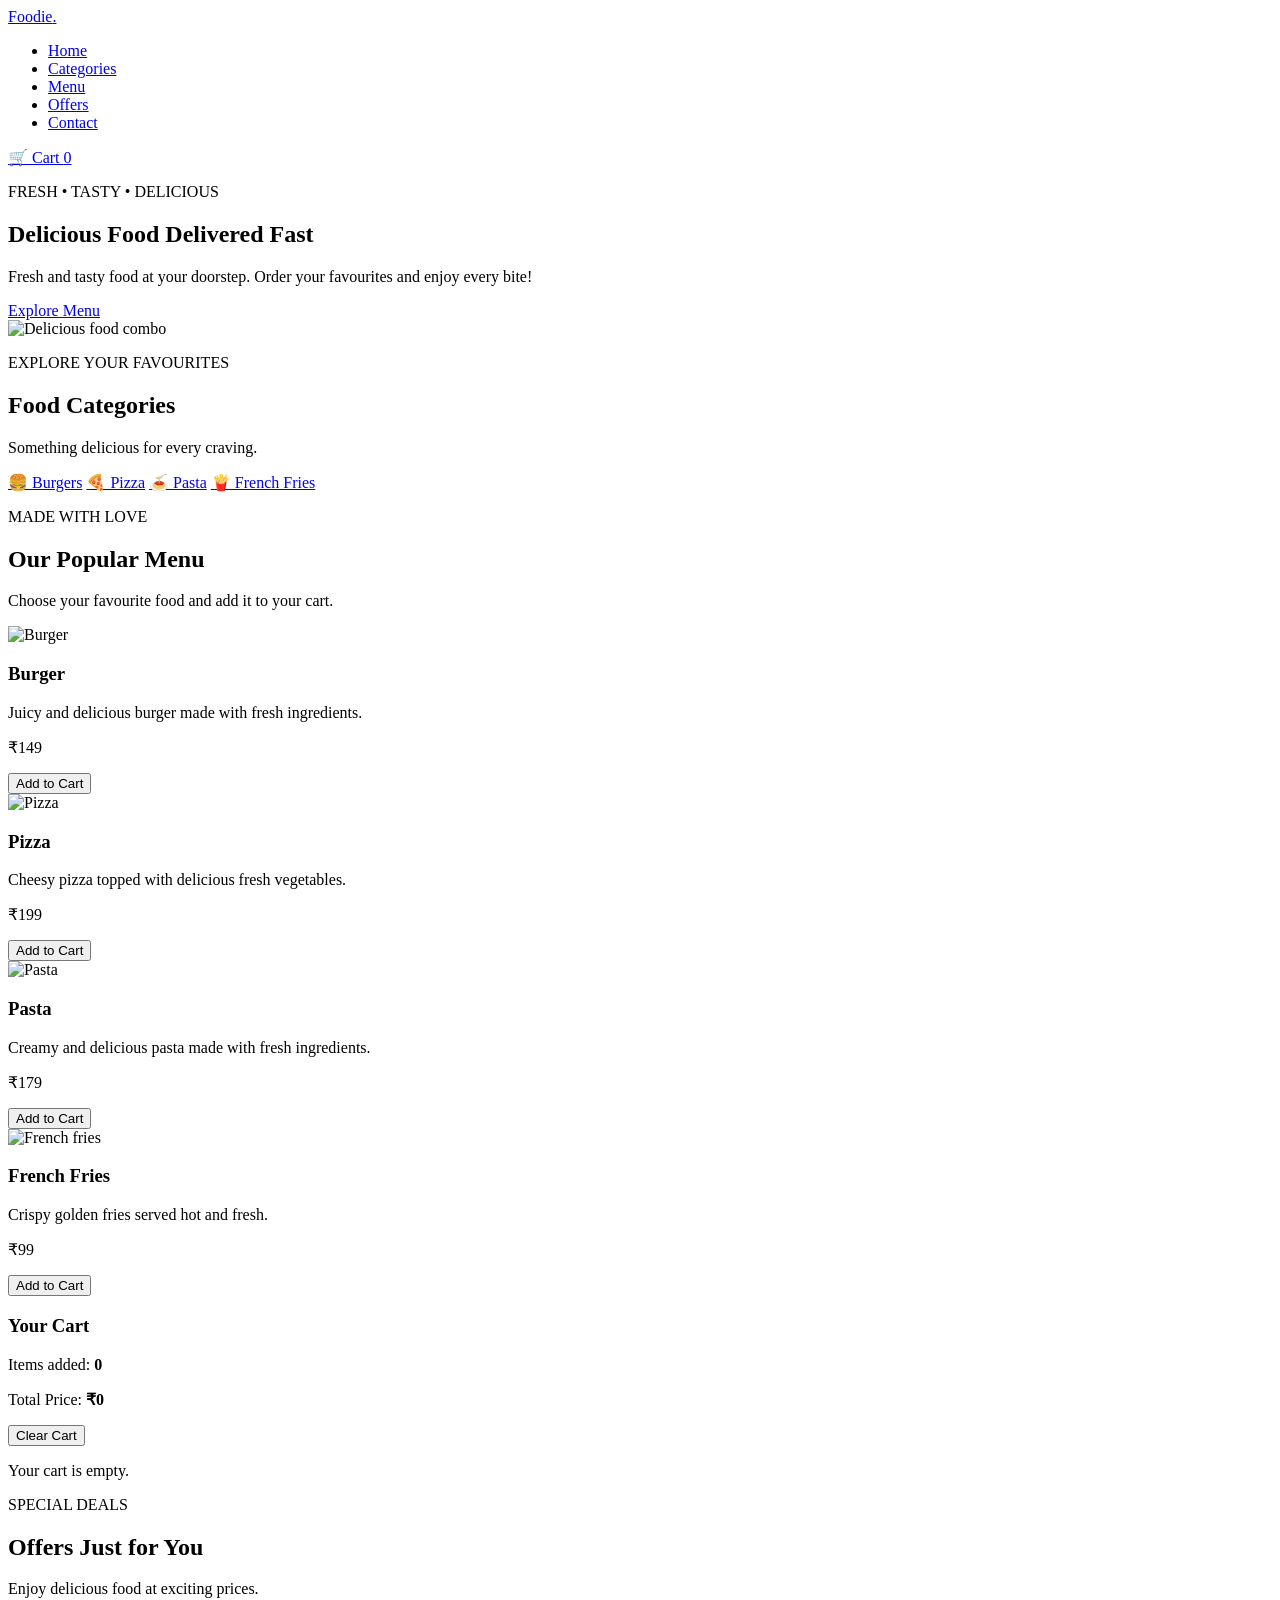
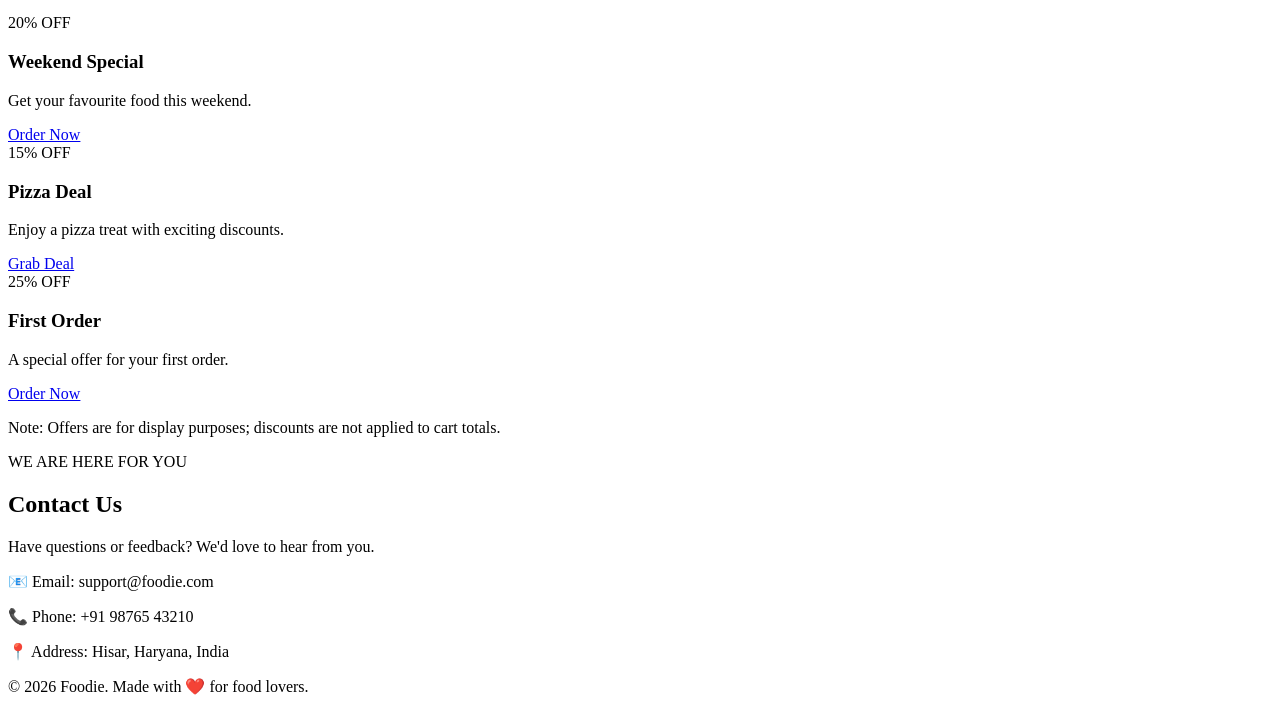
==== commit 60ada94a: "Add files via upload" ====
--- a/index.html
+++ b/index.html
@@ -1,80 +1,224 @@
+
 <!DOCTYPE html>
 <html lang="en">
 <head>
     <meta charset="UTF-8">
-    <meta name="viewport" content="width=<device-width>, initial-scale=1.0">
-    <title>food-ordering </title>
+    <meta name="viewport" content="width=device-width, initial-scale=1.0">
+    <title>Foodie | Delicious Food Delivered Fast</title>
     <link rel="stylesheet" href="food-ordering.css">
+    <script src="food-ordering.js" defer></script>
 </head>
 <body>
-    <ul>
-        <li>Website Name</li>
-        <li>Home</li>
-        <li>Categories</li>
-        <li>Menu</li>
-        <li>Offers</li>
-        <li>Contact</li>
-    </ul>
-    <section>
-        <h2>Home</h2>
-        <h1>Foodie</h1> 
-    <h2>Delicious Food Delivered Fast</h2>
-<p class="home-text">Fresh and tasty food at your doorstep.</p> 
-<button>Order Now</button> 
-<img src ="https://encrypted-tbn0.gstatic.com/images?q=tbn:ANd9GcTReU31V7GpY9KnA4w6DDN506cqY2YS1mw7me4dXQZy_Q&s=10" width ="300px" alt = "food combo "> </section>
-
-<section> 
-    <h2>Menu</h2>
-    <h3>Burger</h3>
-       <img  class="menu-image" src ="https://encrypted-tbn0.gstatic.com/images?q=tbn:ANd9GcSjXeHw7kflyUhjI7cRG8FlQ1QtWbhZPz-Dwn4inST7cg&s=10" width = "150px" alt="burger">
-    
-    <p class="food-description">"Juicy and delicious burger made with fresh ingredients and a crispy patty." 🍔</p>
-    <p class="food-price">₹149</p>
-    <button>Order Now</button>
-    <h3>Pizza</h3>
-    <img class="menu-image" src ="https://encrypted-tbn0.gstatic.com/images?q=tbn:ANd9GcQwb4_8xCSzRs-zbCxXAEDUl6i_L-mALvYfF7cAQhFZGw&s=10" width ="150px" alt="pizza">
-     <p class="food-description">“Delicious cheesy pizza topped with fresh vegetables.” 🍕</p>
-     <p class="food-price">₹199</p>
-     <button>Order Now</button>
-    <h3>Pasta</h3>
-     <img class="menu-image" src ="https://encrypted-tbn0.gstatic.com/images?q=tbn:ANd9GcQpQ8zK1F1sBfLt4IQUuSxmqEgAT-TZs5sNV-Jb4JBp-Q&s=10" width ="150px" alt="pasta">
-     <p class="food-description">“Creamy and delicious pasta made with fresh ingredients." 🍝</p>
-     <p class="food-price">₹179</p>
-     <button>Order Now</button>
-    <h3>Fries</h3>
-     <img  class="menu-image"src ="https://encrypted-tbn0.gstatic.com/images?q=tbn:ANd9GcQ61ffVJW0NPtBWDRLIkGABXEiCW6nlkc91bRHF8JSyBg&s=10" width ="150px" alt="fries">
-     <p class="food-description">“Crispy golden fries served hot and fresh. "🍟</p>
-     <p class="food-price">₹99</p>
-     <button>Order Now</button>
-</section>
-<section>
-    <h2>Offers</h2>
-    <h3>Weekend Special</h3>
-    <p> Get your favorite food this weekend.</p>
-    <p class="offer-discount">20% OFF</p>
-    <button>Order Now</button>
-    <h3>Pizza Deal</h3>
-    <p>Buy a pizza and get exciting discounts.</p>
-    <p class="offer-discount">15% OFF</p>
-    <button>Grab Deal</button>
-    <h3>First Order</h3>
-    <p>Special discount for your first order.</p>
-    <p class="offer-discount">25% OFF</p>
-    <button>Order Now</button>
-</section>
-<section>
-    <h2>Categories</h2>
-    <h3 class="category-item">Burgers</h3>
-    <h3 class="category-item">Pizza</h3>
-    <h3 class="category-item" >Pasta</h3>
-    <h3 class="category-item">French Fries</h3>
-</section>
-<section> 
-    <h2>Contact Us</h2>
-    <p class="contact-text">Have questions or feedback? We'd love to hear from you.</p>
-    <p class="contact-text">Email: support@foodie.com</p>
-    <p class="contact-text">Phone: +91 98765 43210</p>
-    <p class="contact-text">Address: Hisar, Haryana, India</p>
-</section>
+
+    <header class="header">
+        <nav class="navbar">
+            <a href="#home" class="logo">Foodie<span>.</span></a>
+
+            <ul class="nav-links">
+                <li><a href="#home">Home</a></li>
+                <li><a href="#categories">Categories</a></li>
+                <li><a href="#menu">Menu</a></li>
+                <li><a href="#offers">Offers</a></li>
+                <li><a href="#contact">Contact</a></li>
+            </ul>
+
+            <a href="#menu" class="cart-button">
+                🛒 Cart <span id="cart-count">0</span>
+            </a>
+        </nav>
+    </header>
+
+    <main>
+        <section class="hero section" id="home">
+            <div class="hero-content">
+                <p class="eyebrow">FRESH • TASTY • DELICIOUS</p>
+                <h1>Delicious Food <span>Delivered Fast</span></h1>
+                <p class="home-text">
+                    Fresh and tasty food at your doorstep.
+                    Order your favourites and enjoy every bite!
+                </p>
+                <a href="#menu" class="btn">Explore Menu</a>
+            </div>
+
+            <div class="hero-image">
+                <img
+                    src="https://encrypted-tbn0.gstatic.com/images?q=tbn:ANd9GcTReU31V7GpY9KnA4w6DDN506cqY2YS1mw7me4dXQZy_Q&s=10"
+                    alt="Delicious food combo"
+                >
+            </div>
+        </section>
+
+        <section class="section" id="categories">
+            <div class="section-heading">
+                <p class="eyebrow">EXPLORE YOUR FAVOURITES</p>
+                <h2>Food Categories</h2>
+                <p>Something delicious for every craving.</p>
+            </div>
+
+            <div class="category-list">
+                <a href="#burger" class="category-item">🍔 Burgers</a>
+                <a href="#pizza" class="category-item">🍕 Pizza</a>
+                <a href="#pasta" class="category-item">🍝 Pasta</a>
+                <a href="#fries" class="category-item">🍟 French Fries</a>
+            </div>
+        </section>
+
+        <section class="section menu-section" id="menu">
+            <div class="section-heading">
+                <p class="eyebrow">MADE WITH LOVE</p>
+                <h2>Our Popular Menu</h2>
+                <p>Choose your favourite food and add it to your cart.</p>
+            </div>
+
+            <div class="food-grid">
+                <article class="food-card" id="burger">
+                    <img
+                        class="menu-image"
+                        src="https://encrypted-tbn0.gstatic.com/images?q=tbn:ANd9GcSjXeHw7kflyUhjI7cRG8FlQ1QtWbhZPz-Dwn4inST7cg&s=10"
+                        alt="Burger"
+                        loading="lazy"
+                    >
+                    <div class="food-info">
+                        <h3>Burger</h3>
+                        <p class="food-description">
+                            Juicy and delicious burger made with fresh ingredients.
+                        </p>
+                        <div class="food-bottom">
+                            <p class="food-price">₹149</p>
+                            <button class="btn add-to-cart" data-name="Burger" data-price="149">
+                                Add to Cart
+                            </button>
+                        </div>
+                    </div>
+                </article>
+
+                <article class="food-card" id="pizza">
+                    <img
+                        class="menu-image"
+                        src="https://encrypted-tbn0.gstatic.com/images?q=tbn:ANd9GcQwb4_8xCSzRs-zbCxXAEDUl6i_L-mALvYfF7cAQhFZGw&s=10"
+                        alt="Pizza"
+                        loading="lazy"
+                    >
+                    <div class="food-info">
+                        <h3>Pizza</h3>
+                        <p class="food-description">
+                            Cheesy pizza topped with delicious fresh vegetables.
+                        </p>
+                        <div class="food-bottom">
+                            <p class="food-price">₹199</p>
+                            <button class="btn add-to-cart" data-name="Pizza" data-price="199">
+                                Add to Cart
+                            </button>
+                        </div>
+                    </div>
+                </article>
+
+                <article class="food-card" id="pasta">
+                    <img
+                        class="menu-image"
+                        src="https://encrypted-tbn0.gstatic.com/images?q=tbn:ANd9GcQpQ8zK1F1sBfLt4IQUuSxmqEgAT-TZs5sNV-Jb4JBp-Q&s=10"
+                        alt="Pasta"
+                        loading="lazy"
+                    >
+                    <div class="food-info">
+                        <h3>Pasta</h3>
+                        <p class="food-description">
+                            Creamy and delicious pasta made with fresh ingredients.
+                        </p>
+                        <div class="food-bottom">
+                            <p class="food-price">₹179</p>
+                            <button class="btn add-to-cart" data-name="Pasta" data-price="179">
+                                Add to Cart
+                            </button>
+                        </div>
+                    </div>
+                </article>
+
+                <article class="food-card" id="fries">
+                    <img
+                        class="menu-image"
+                        src="https://encrypted-tbn0.gstatic.com/images?q=tbn:ANd9GcQ61ffVJW0NPtBWDRLIkGABXEiCW6nlkc91bRHF8JSyBg&s=10"
+                        alt="French fries"
+                        loading="lazy"
+                    >
+                    <div class="food-info">
+                        <h3>French Fries</h3>
+                        <p class="food-description">
+                            Crispy golden fries served hot and fresh.
+                        </p>
+                        <div class="food-bottom">
+                            <p class="food-price">₹99</p>
+                            <button class="btn add-to-cart" data-name="French Fries" data-price="99">
+                                Add to Cart
+                            </button>
+                        </div>
+                    </div>
+                </article>
+            </div>
+
+            <div class="cart-summary" id="cart-summary">
+                <h3>Your Cart</h3>
+                <p>Items added: <strong id="cart-items">0</strong></p>
+                <p>Total Price: <strong id="cart-total">₹0</strong></p>
+                <button class="btn clear-cart" id="clear-cart">Clear Cart</button>
+                <p class="cart-message" id="cart-message" aria-live="polite">
+                    Your cart is empty.
+                </p>
+            </div>
+        </section>
+
+        <section class="section offers-section" id="offers">
+            <div class="section-heading">
+                <p class="eyebrow">SPECIAL DEALS</p>
+                <h2>Offers Just for You</h2>
+                <p>Enjoy delicious food at exciting prices.</p>
+            </div>
+
+            <div class="offer-grid">
+                <article class="offer-card">
+                    <span class="offer-discount">20% OFF</span>
+                    <h3>Weekend Special</h3>
+                    <p>Get your favourite food this weekend.</p>
+                    <a href="#menu" class="btn">Order Now</a>
+                </article>
+
+                <article class="offer-card">
+                    <span class="offer-discount">15% OFF</span>
+                    <h3>Pizza Deal</h3>
+                    <p>Enjoy a pizza treat with exciting discounts.</p>
+                    <a href="#pizza" class="btn">Grab Deal</a>
+                </article>
+
+                <article class="offer-card">
+                    <span class="offer-discount">25% OFF</span>
+                    <h3>First Order</h3>
+                    <p>A special offer for your first order.</p>
+                    <a href="#menu" class="btn">Order Now</a>
+                </article>
+            </div>
+            <p class="offer-note">
+                Note: Offers are for display purposes; discounts are not applied to cart totals.
+            </p>
+        </section>
+
+        <section class="section contact-section" id="contact">
+            <div class="section-heading">
+                <p class="eyebrow">WE ARE HERE FOR YOU</p>
+                <h2>Contact Us</h2>
+                <p>Have questions or feedback? We'd love to hear from you.</p>
+            </div>
+
+            <div class="contact-card">
+                <p>📧 Email: support@foodie.com</p>
+                <p>📞 Phone: +91 98765 43210</p>
+                <p>📍 Address: Hisar, Haryana, India</p>
+            </div>
+        </section>
+    </main>
+
+    <footer class="footer">
+        <p>© 2026 Foodie. Made with ❤️ for food lovers.</p>
+    </footer>
+
 </body>
 </html>
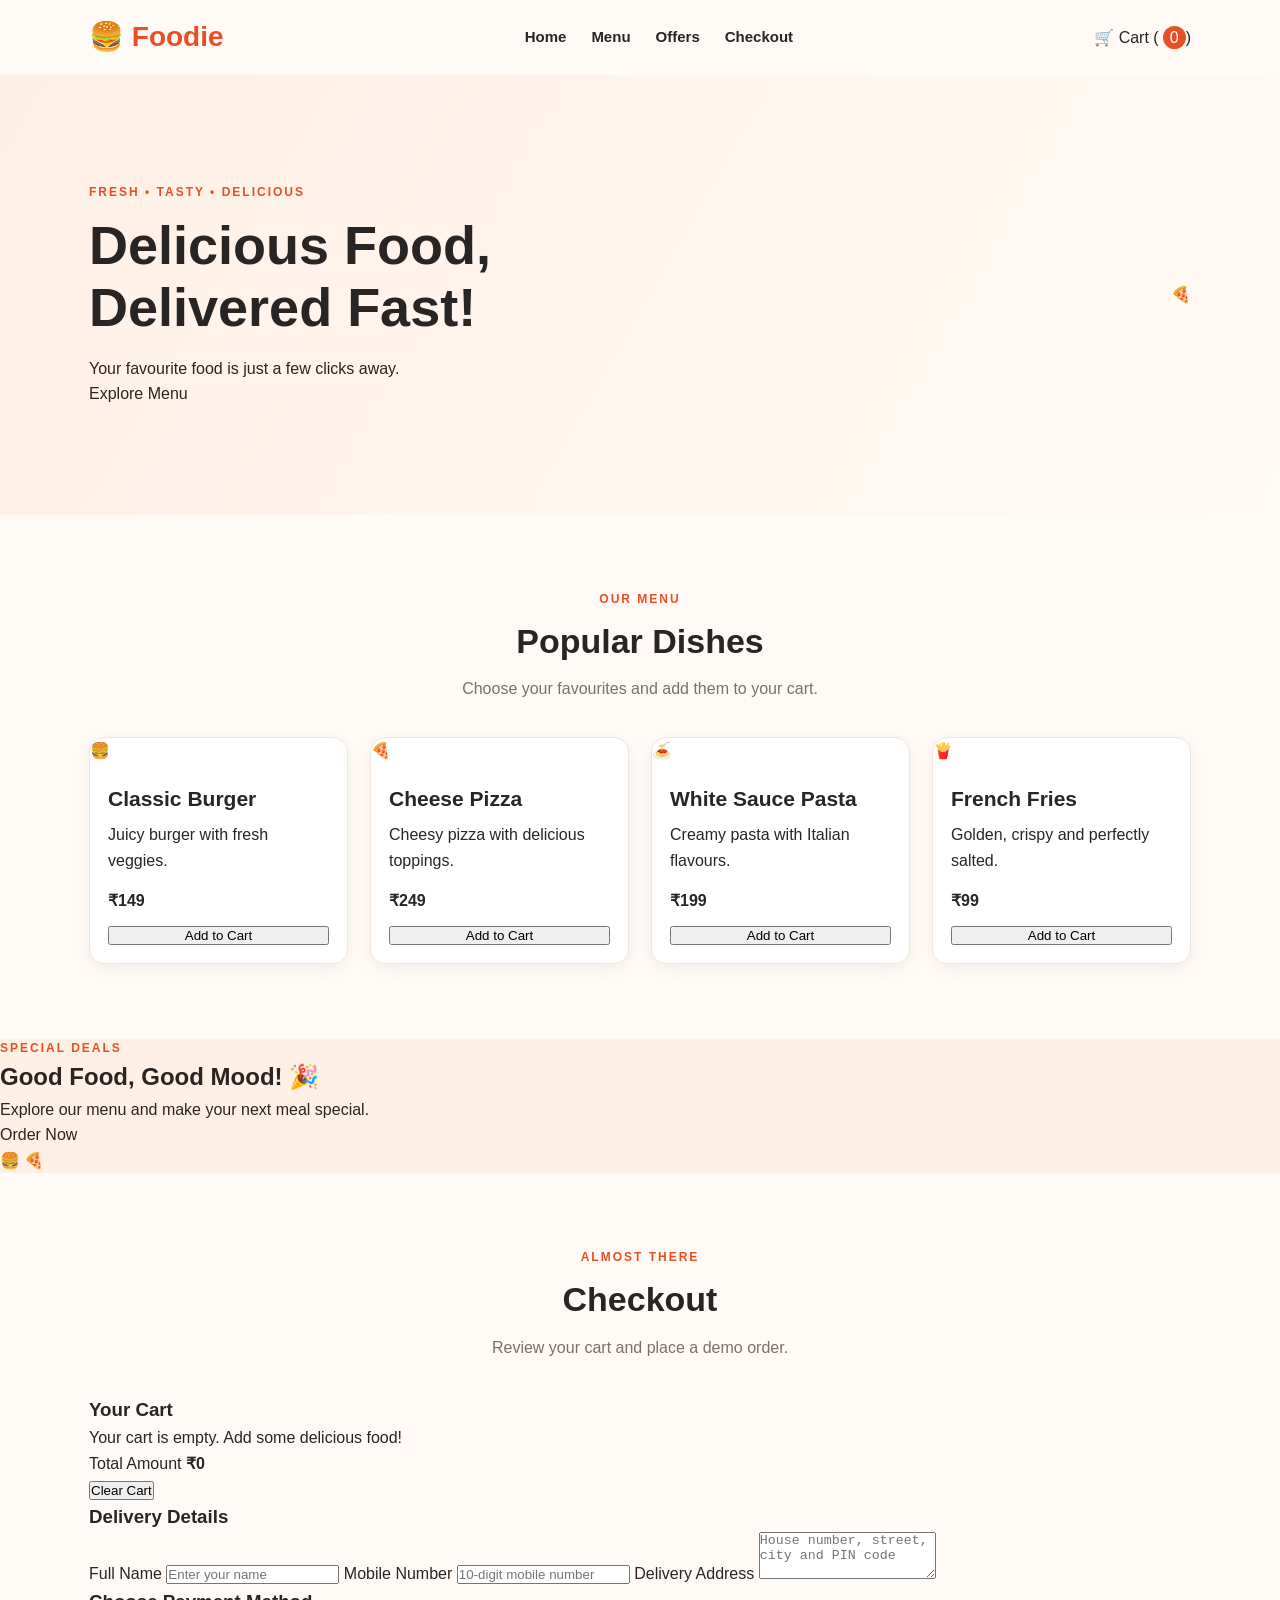
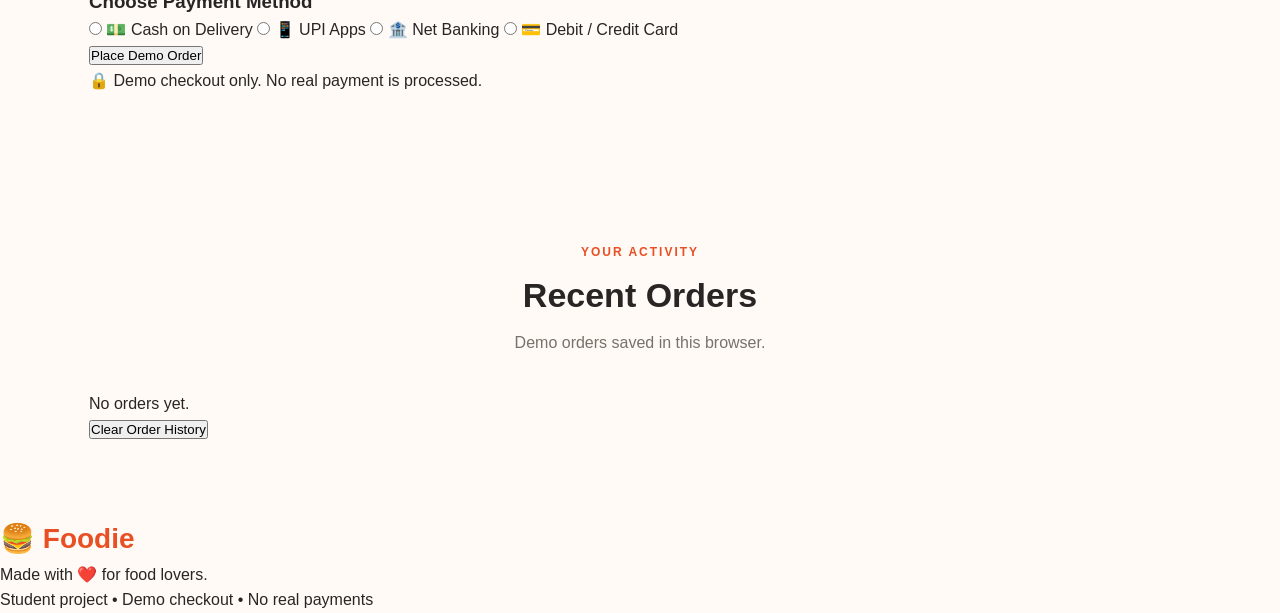
==== commit c9c39880: "Update index.html" ====
--- a/index.html
+++ b/index.html
@@ -4,221 +4,236 @@
 <head>
     <meta charset="UTF-8">
     <meta name="viewport" content="width=device-width, initial-scale=1.0">
-    <title>Foodie | Delicious Food Delivered Fast</title>
+    <meta name="description" content="Foodie - order your favourite food with a demo checkout experience.">
+    <title>Foodie | Food Ordering Website</title>
     <link rel="stylesheet" href="food-ordering.css">
     <script src="food-ordering.js" defer></script>
 </head>
 <body>
-
-    <header class="header">
-        <nav class="navbar">
-            <a href="#home" class="logo">Foodie<span>.</span></a>
-
-            <ul class="nav-links">
-                <li><a href="#home">Home</a></li>
-                <li><a href="#categories">Categories</a></li>
-                <li><a href="#menu">Menu</a></li>
-                <li><a href="#offers">Offers</a></li>
-                <li><a href="#contact">Contact</a></li>
-            </ul>
-
-            <a href="#menu" class="cart-button">
-                🛒 Cart <span id="cart-count">0</span>
-            </a>
-        </nav>
-    </header>
-
-    <main>
-        <section class="hero section" id="home">
-            <div class="hero-content">
-                <p class="eyebrow">FRESH • TASTY • DELICIOUS</p>
-                <h1>Delicious Food <span>Delivered Fast</span></h1>
-                <p class="home-text">
-                    Fresh and tasty food at your doorstep.
-                    Order your favourites and enjoy every bite!
-                </p>
-                <a href="#menu" class="btn">Explore Menu</a>
+<header class="site-header">
+    <nav class="navbar">
+        <a class="logo" href="#home">🍔 Foodie</a>
+        <div class="nav-links">
+            <a href="#home">Home</a>
+            <a href="#menu">Menu</a>
+            <a href="#offers">Offers</a>
+            <a href="#checkout">Checkout</a>
+        </div>
+        <a class="cart-link" href="#cart">🛒 Cart (<span id="cart-count">0</span>)</a>
+    </nav>
+</header>
+
+<main>
+    <section class="hero" id="home">
+        <div class="hero-content">
+            <p class="eyebrow">FRESH • TASTY • DELICIOUS</p>
+            <h1>Delicious Food,<br>Delivered Fast!</h1>
+            <p>Your favourite food is just a few clicks away.</p>
+            <a class="primary-btn" href="#menu">Explore Menu</a>
+        </div>
+        <div class="hero-art" aria-hidden="true">🍕</div>
+    </section>
+
+    <section class="section" id="menu">
+        <div class="section-heading">
+            <p class="eyebrow">OUR MENU</p>
+            <h2>Popular Dishes</h2>
+            <p>Choose your favourites and add them to your cart.</p>
+        </div>
+
+        <div class="food-grid">
+            <article class="food-card">
+                <div class="food-image" aria-hidden="true">🍔</div>
+                <div class="food-info">
+                    <h3>Classic Burger</h3>
+                    <p>Juicy burger with fresh veggies.</p>
+                    <div class="food-bottom">
+                        <strong>₹149</strong>
+                        <button class="add-to-cart" data-name="Classic Burger" data-price="149">Add to Cart</button>
+                    </div>
+                </div>
+            </article>
+
+            <article class="food-card">
+                <div class="food-image" aria-hidden="true">🍕</div>
+                <div class="food-info">
+                    <h3>Cheese Pizza</h3>
+                    <p>Cheesy pizza with delicious toppings.</p>
+                    <div class="food-bottom">
+                        <strong>₹249</strong>
+                        <button class="add-to-cart" data-name="Cheese Pizza" data-price="249">Add to Cart</button>
+                    </div>
+                </div>
+            </article>
+
+            <article class="food-card">
+                <div class="food-image" aria-hidden="true">🍝</div>
+                <div class="food-info">
+                    <h3>White Sauce Pasta</h3>
+                    <p>Creamy pasta with Italian flavours.</p>
+                    <div class="food-bottom">
+                        <strong>₹199</strong>
+                        <button class="add-to-cart" data-name="White Sauce Pasta" data-price="199">Add to Cart</button>
+                    </div>
+                </div>
+            </article>
+
+            <article class="food-card">
+                <div class="food-image" aria-hidden="true">🍟</div>
+                <div class="food-info">
+                    <h3>French Fries</h3>
+                    <p>Golden, crispy and perfectly salted.</p>
+                    <div class="food-bottom">
+                        <strong>₹99</strong>
+                        <button class="add-to-cart" data-name="French Fries" data-price="99">Add to Cart</button>
+                    </div>
+                </div>
+            </article>
+        </div>
+    </section>
+
+    <section class="offers-section" id="offers">
+        <div class="offer-content">
+            <div>
+                <p class="eyebrow">SPECIAL DEALS</p>
+                <h2>Good Food, Good Mood! 🎉</h2>
+                <p>Explore our menu and make your next meal special.</p>
+                <a href="#menu" class="primary-btn">Order Now</a>
             </div>
-
-            <div class="hero-image">
-                <img
-                    src="https://encrypted-tbn0.gstatic.com/images?q=tbn:ANd9GcTReU31V7GpY9KnA4w6DDN506cqY2YS1mw7me4dXQZy_Q&s=10"
-                    alt="Delicious food combo"
-                >
-            </div>
+            <div class="offer-art" aria-hidden="true">🍔 🍕</div>
+        </div>
+    </section>
+
+    <section class="section" id="checkout">
+        <div class="section-heading">
+            <p class="eyebrow">ALMOST THERE</p>
+            <h2>Checkout</h2>
+            <p>Review your cart and place a demo order.</p>
+        </div>
+
+        <div class="checkout-grid">
+            <section class="panel" id="cart">
+                <h3>Your Cart</h3>
+                <div id="cart-items">
+                    <p class="empty-message">Your cart is empty. Add some delicious food!</p>
+                </div>
+                <div class="cart-total">
+                    <span>Total Amount</span>
+                    <strong id="cart-total">₹0</strong>
+                </div>
+                <button id="clear-cart" class="secondary-btn" type="button">Clear Cart</button>
+            </section>
+
+            <form class="panel checkout-form" id="checkout-form">
+                <h3>Delivery Details</h3>
+
+                <label for="customer-name">Full Name</label>
+                <input id="customer-name" name="customerName" type="text" autocomplete="name" placeholder="Enter your name" required>
+
+                <label for="customer-phone">Mobile Number</label>
+                <input id="customer-phone" name="phone" type="tel" inputmode="numeric" pattern="[6-9][0-9]{9}" maxlength="10" autocomplete="tel" placeholder="10-digit mobile number" required>
+
+                <label for="customer-address">Delivery Address</label>
+                <textarea id="customer-address" name="address" rows="3" autocomplete="street-address" placeholder="House number, street, city and PIN code" required></textarea>
+
+                <h3 class="payment-heading">Choose Payment Method</h3>
+
+                <label class="payment-option">
+                    <input type="radio" name="paymentMethod" value="cod" required>
+                    <span>💵 Cash on Delivery</span>
+                </label>
+
+                <label class="payment-option">
+                    <input type="radio" name="paymentMethod" value="upi" required>
+                    <span>📱 UPI Apps</span>
+                </label>
+                <div class="payment-details" id="upi-details" hidden>
+                    <label for="upi-app">Choose UPI App</label>
+                    <select id="upi-app">
+                        <option value="">Select an app</option>
+                        <option>Google Pay</option>
+                        <option>PhonePe</option>
+                        <option>Paytm</option>
+                        <option>BHIM UPI</option>
+                    </select>
+                    <p class="hint">Demo only. No money will be transferred.</p>
+                </div>
+
+                <label class="payment-option">
+                    <input type="radio" name="paymentMethod" value="netbanking" required>
+                    <span>🏦 Net Banking</span>
+                </label>
+                <div class="payment-details" id="bank-details" hidden>
+                    <label for="bank-name">Select Bank</label>
+                    <select id="bank-name">
+                        <option value="">Choose your bank</option>
+                        <option>State Bank of India</option>
+                        <option>HDFC Bank</option>
+                        <option>ICICI Bank</option>
+                        <option>Axis Bank</option>
+                        <option>Punjab National Bank</option>
+                        <option>Other Bank</option>
+                    </select>
+                    <p class="hint">Demo only. No bank login is required.</p>
+                </div>
+
+                <label class="payment-option">
+                    <input type="radio" name="paymentMethod" value="card" required>
+                    <span>💳 Debit / Credit Card</span>
+                </label>
+                <div class="payment-details" id="card-details" hidden>
+                    <label for="card-name">Name on Card</label>
+                    <input id="card-name" type="text" autocomplete="off" placeholder="Demo cardholder name">
+
+                    <label for="card-number">Demo Card Number</label>
+                    <input id="card-number" type="text" inputmode="numeric" autocomplete="off" maxlength="19" placeholder="1234 5678 9012 3456">
+
+                    <div class="card-row">
+                        <div>
+                            <label for="card-expiry">Expiry (MM/YY)</label>
+                            <input id="card-expiry" type="text" autocomplete="off" maxlength="5" placeholder="MM/YY">
+                        </div>
+                        <div>
+                            <label for="card-cvv">Demo CVV</label>
+                            <input id="card-cvv" type="password" inputmode="numeric" autocomplete="off" maxlength="4" placeholder="123">
+                        </div>
+                    </div>
+                    <p class="hint">Use fictional details only. Never enter real card details.</p>
+                </div>
+
+                <p id="payment-message" class="form-message" role="alert" aria-live="polite"></p>
+                <button class="primary-btn place-order-btn" type="submit">Place Demo Order</button>
+                <p class="demo-note">🔒 Demo checkout only. No real payment is processed.</p>
+            </form>
+        </div>
+
+        <section class="confirmation" id="order-confirmation" hidden aria-live="polite">
+            <div class="success-icon">✓</div>
+            <h2>Order Placed Successfully!</h2>
+            <p>Your demo order has been saved in this browser.</p>
+            <p>Order ID: <strong id="order-id"></strong></p>
+            <p id="confirmation-summary"></p>
+            <button id="new-order" class="primary-btn" type="button">Order Again</button>
         </section>
-
-        <section class="section" id="categories">
-            <div class="section-heading">
-                <p class="eyebrow">EXPLORE YOUR FAVOURITES</p>
-                <h2>Food Categories</h2>
-                <p>Something delicious for every craving.</p>
-            </div>
-
-            <div class="category-list">
-                <a href="#burger" class="category-item">🍔 Burgers</a>
-                <a href="#pizza" class="category-item">🍕 Pizza</a>
-                <a href="#pasta" class="category-item">🍝 Pasta</a>
-                <a href="#fries" class="category-item">🍟 French Fries</a>
-            </div>
-        </section>
-
-        <section class="section menu-section" id="menu">
-            <div class="section-heading">
-                <p class="eyebrow">MADE WITH LOVE</p>
-                <h2>Our Popular Menu</h2>
-                <p>Choose your favourite food and add it to your cart.</p>
-            </div>
-
-            <div class="food-grid">
-                <article class="food-card" id="burger">
-                    <img
-                        class="menu-image"
-                        src="https://encrypted-tbn0.gstatic.com/images?q=tbn:ANd9GcSjXeHw7kflyUhjI7cRG8FlQ1QtWbhZPz-Dwn4inST7cg&s=10"
-                        alt="Burger"
-                        loading="lazy"
-                    >
-                    <div class="food-info">
-                        <h3>Burger</h3>
-                        <p class="food-description">
-                            Juicy and delicious burger made with fresh ingredients.
-                        </p>
-                        <div class="food-bottom">
-                            <p class="food-price">₹149</p>
-                            <button class="btn add-to-cart" data-name="Burger" data-price="149">
-                                Add to Cart
-                            </button>
-                        </div>
-                    </div>
-                </article>
-
-                <article class="food-card" id="pizza">
-                    <img
-                        class="menu-image"
-                        src="https://encrypted-tbn0.gstatic.com/images?q=tbn:ANd9GcQwb4_8xCSzRs-zbCxXAEDUl6i_L-mALvYfF7cAQhFZGw&s=10"
-                        alt="Pizza"
-                        loading="lazy"
-                    >
-                    <div class="food-info">
-                        <h3>Pizza</h3>
-                        <p class="food-description">
-                            Cheesy pizza topped with delicious fresh vegetables.
-                        </p>
-                        <div class="food-bottom">
-                            <p class="food-price">₹199</p>
-                            <button class="btn add-to-cart" data-name="Pizza" data-price="199">
-                                Add to Cart
-                            </button>
-                        </div>
-                    </div>
-                </article>
-
-                <article class="food-card" id="pasta">
-                    <img
-                        class="menu-image"
-                        src="https://encrypted-tbn0.gstatic.com/images?q=tbn:ANd9GcQpQ8zK1F1sBfLt4IQUuSxmqEgAT-TZs5sNV-Jb4JBp-Q&s=10"
-                        alt="Pasta"
-                        loading="lazy"
-                    >
-                    <div class="food-info">
-                        <h3>Pasta</h3>
-                        <p class="food-description">
-                            Creamy and delicious pasta made with fresh ingredients.
-                        </p>
-                        <div class="food-bottom">
-                            <p class="food-price">₹179</p>
-                            <button class="btn add-to-cart" data-name="Pasta" data-price="179">
-                                Add to Cart
-                            </button>
-                        </div>
-                    </div>
-                </article>
-
-                <article class="food-card" id="fries">
-                    <img
-                        class="menu-image"
-                        src="https://encrypted-tbn0.gstatic.com/images?q=tbn:ANd9GcQ61ffVJW0NPtBWDRLIkGABXEiCW6nlkc91bRHF8JSyBg&s=10"
-                        alt="French fries"
-                        loading="lazy"
-                    >
-                    <div class="food-info">
-                        <h3>French Fries</h3>
-                        <p class="food-description">
-                            Crispy golden fries served hot and fresh.
-                        </p>
-                        <div class="food-bottom">
-                            <p class="food-price">₹99</p>
-                            <button class="btn add-to-cart" data-name="French Fries" data-price="99">
-                                Add to Cart
-                            </button>
-                        </div>
-                    </div>
-                </article>
-            </div>
-
-            <div class="cart-summary" id="cart-summary">
-                <h3>Your Cart</h3>
-                <p>Items added: <strong id="cart-items">0</strong></p>
-                <p>Total Price: <strong id="cart-total">₹0</strong></p>
-                <button class="btn clear-cart" id="clear-cart">Clear Cart</button>
-                <p class="cart-message" id="cart-message" aria-live="polite">
-                    Your cart is empty.
-                </p>
-            </div>
-        </section>
-
-        <section class="section offers-section" id="offers">
-            <div class="section-heading">
-                <p class="eyebrow">SPECIAL DEALS</p>
-                <h2>Offers Just for You</h2>
-                <p>Enjoy delicious food at exciting prices.</p>
-            </div>
-
-            <div class="offer-grid">
-                <article class="offer-card">
-                    <span class="offer-discount">20% OFF</span>
-                    <h3>Weekend Special</h3>
-                    <p>Get your favourite food this weekend.</p>
-                    <a href="#menu" class="btn">Order Now</a>
-                </article>
-
-                <article class="offer-card">
-                    <span class="offer-discount">15% OFF</span>
-                    <h3>Pizza Deal</h3>
-                    <p>Enjoy a pizza treat with exciting discounts.</p>
-                    <a href="#pizza" class="btn">Grab Deal</a>
-                </article>
-
-                <article class="offer-card">
-                    <span class="offer-discount">25% OFF</span>
-                    <h3>First Order</h3>
-                    <p>A special offer for your first order.</p>
-                    <a href="#menu" class="btn">Order Now</a>
-                </article>
-            </div>
-            <p class="offer-note">
-                Note: Offers are for display purposes; discounts are not applied to cart totals.
-            </p>
-        </section>
-
-        <section class="section contact-section" id="contact">
-            <div class="section-heading">
-                <p class="eyebrow">WE ARE HERE FOR YOU</p>
-                <h2>Contact Us</h2>
-                <p>Have questions or feedback? We'd love to hear from you.</p>
-            </div>
-
-            <div class="contact-card">
-                <p>📧 Email: support@foodie.com</p>
-                <p>📞 Phone: +91 98765 43210</p>
-                <p>📍 Address: Hisar, Haryana, India</p>
-            </div>
-        </section>
-    </main>
-
-    <footer class="footer">
-        <p>© 2026 Foodie. Made with ❤️ for food lovers.</p>
-    </footer>
-
+    </section>
+
+    <section class="section order-history-section" id="order-history">
+        <div class="section-heading">
+            <p class="eyebrow">YOUR ACTIVITY</p>
+            <h2>Recent Orders</h2>
+            <p>Demo orders saved in this browser.</p>
+        </div>
+        <div id="order-history-list" class="order-history-list">
+            <p class="empty-message">No orders yet.</p>
+        </div>
+        <button id="clear-history" class="secondary-btn" type="button">Clear Order History</button>
+    </section>
+</main>
+
+<footer>
+    <a class="logo" href="#home">🍔 Foodie</a>
+    <p>Made with ❤️ for food lovers.</p>
+    <p class="footer-note">Student project • Demo checkout • No real payments</p>
+</footer>
 </body>
 </html>
--- a/food-ordering.css
+++ b/food-ordering.css
@@ -0,0 +1,496 @@
+
+/* Basic setup */
+* {
+    margin: 0;
+    padding: 0;
+    box-sizing: border-box;
+}
+
+html {
+    scroll-behavior: smooth;
+    scroll-padding-top: 85px;
+}
+
+body {
+    font-family: Arial, sans-serif;
+    background-color: #fffaf5;
+    color: #292524;
+    line-height: 1.6;
+}
+
+a {
+    text-decoration: none;
+    color: inherit;
+}
+
+button {
+    font-family: inherit;
+}
+
+button,
+a {
+    -webkit-tap-highlight-color: transparent;
+}
+
+/* Navigation */
+.header {
+    background-color: white;
+    position: sticky;
+    top: 0;
+    z-index: 100;
+    box-shadow: 0 3px 15px rgba(0, 0, 0, 0.06);
+}
+
+.navbar {
+    max-width: 1150px;
+    margin: auto;
+    padding: 15px 24px;
+    display: flex;
+    align-items: center;
+    justify-content: space-between;
+    gap: 20px;
+}
+
+.logo {
+    font-size: 28px;
+    font-weight: bold;
+    color: #e94f24;
+}
+
+.logo span {
+    color: #292524;
+}
+
+.nav-links {
+    list-style: none;
+    display: flex;
+    align-items: center;
+    gap: 25px;
+}
+
+.nav-links a {
+    font-size: 15px;
+    font-weight: 600;
+    transition: color 0.2s;
+}
+
+.nav-links a:hover {
+    color: #e94f24;
+}
+
+.cart-button {
+    background-color: #fff0e9;
+    color: #d9431b;
+    padding: 9px 14px;
+    border-radius: 25px;
+    font-weight: bold;
+    white-space: nowrap;
+}
+
+#cart-count {
+    display: inline-flex;
+    align-items: center;
+    justify-content: center;
+    background-color: #e94f24;
+    color: white;
+    border-radius: 50%;
+    min-width: 23px;
+    height: 23px;
+    padding: 0 5px;
+    margin-left: 4px;
+}
+
+/* General sections */
+.section {
+    max-width: 1150px;
+    margin: auto;
+    padding: 75px 24px;
+}
+
+.section-heading {
+    text-align: center;
+    margin-bottom: 35px;
+}
+
+.section-heading h2 {
+    font-size: 34px;
+    margin: 5px 0 8px;
+}
+
+.section-heading > p:last-child {
+    color: #78716c;
+}
+
+.eyebrow {
+    color: #e94f24;
+    font-size: 12px;
+    font-weight: bold;
+    letter-spacing: 2px;
+}
+
+/* Buttons */
+.btn {
+    display: inline-block;
+    background-color: #e94f24;
+    color: white;
+    border: 2px solid #e94f24;
+    border-radius: 8px;
+    padding: 11px 18px;
+    font-size: 14px;
+    font-weight: bold;
+    cursor: pointer;
+    text-align: center;
+    transition: background-color 0.2s, transform 0.2s;
+}
+
+.btn:hover {
+    background-color: #c93b16;
+    border-color: #c93b16;
+    transform: translateY(-2px);
+}
+
+/* Home section */
+.hero {
+    max-width: none;
+    padding: 75px max(24px, calc((100% - 1102px) / 2));
+    background: linear-gradient(120deg, #fff0e6, #fffaf5);
+    display: flex;
+    align-items: center;
+    justify-content: space-between;
+    gap: 45px;
+    min-height: 440px;
+}
+
+.hero-content {
+    flex: 1;
+}
+
+.hero-content h1 {
+    font-size: clamp(36px, 5vw, 54px);
+    line-height: 1.15;
+    margin: 12px 0 18px;
+}
+
+.hero-content h1 span {
+    color: #e94f24;
+    display: block;
+}
+
+.home-text {
+    color: #6b625c;
+    max-width: 440px;
+    margin-bottom: 25px;
+}
+
+.hero-image {
+    flex: 1;
+    display: flex;
+    justify-content: center;
+}
+
+.hero-image img {
+    width: 100%;
+    max-width: 430px;
+    height: 300px;
+    object-fit: cover;
+    border-radius: 24px;
+    box-shadow: 0 15px 35px rgba(100, 45, 20, 0.14);
+}
+
+/* Categories */
+.category-list {
+    display: grid;
+    grid-template-columns: repeat(4, 1fr);
+    gap: 18px;
+}
+
+.category-item {
+    text-align: center;
+    padding: 20px 12px;
+    background-color: white;
+    border: 1px solid #f2e4da;
+    border-radius: 12px;
+    font-weight: bold;
+    transition: transform 0.2s, box-shadow 0.2s;
+}
+
+.category-item:hover {
+    transform: translateY(-4px);
+    box-shadow: 0 8px 20px rgba(0, 0, 0, 0.07);
+    color: #e94f24;
+}
+
+/* Menu cards */
+.menu-section {
+    max-width: 1200px;
+}
+
+.food-grid {
+    display: grid;
+    grid-template-columns: repeat(4, minmax(0, 1fr));
+    gap: 22px;
+}
+
+.food-card {
+    background-color: white;
+    border: 1px solid #f1e6de;
+    border-radius: 15px;
+    overflow: hidden;
+    box-shadow: 0 5px 18px rgba(50, 30, 20, 0.05);
+    transition: transform 0.2s, box-shadow 0.2s;
+}
+
+.food-card:hover {
+    transform: translateY(-5px);
+    box-shadow: 0 12px 25px rgba(50, 30, 20, 0.10);
+}
+
+.menu-image {
+    display: block;
+    width: 100%;
+    height: 175px;
+    object-fit: cover;
+    background-color: #f5e9df;
+}
+
+.food-info {
+    padding: 18px;
+}
+
+.food-info h3 {
+    font-size: 21px;
+    margin-bottom: 7px;
+}
+
+.food-description {
+    color: #78716c;
+    font-size: 13px;
+    min-height: 62px;
+}
+
+.food-bottom {
+    margin-top: 15px;
+    display: flex;
+    flex-direction: column;
+    align-items: flex-start;
+    gap: 12px;
+}
+
+.food-price {
+    font-size: 21px;
+    color: #e94f24;
+    font-weight: bold;
+}
+
+.add-to-cart {
+    width: 100%;
+}
+
+/* Cart summary */
+.cart-summary {
+    margin-top: 35px;
+    padding: 25px;
+    background-color: white;
+    border: 1px solid #f1e6de;
+    border-radius: 15px;
+}
+
+.cart-summary h3 {
+    font-size: 23px;
+    margin-bottom: 10px;
+}
+
+.cart-summary p {
+    margin: 6px 0;
+}
+
+.clear-cart {
+    margin-top: 12px;
+    background-color: white;
+    color: #e94f24;
+}
+
+.clear-cart:hover {
+    color: white;
+}
+
+.cart-message {
+    color: #78716c;
+    font-size: 14px;
+}
+
+/* Offers */
+.offers-section {
+    max-width: none;
+    background-color: #fff0e6;
+}
+
+.offer-grid {
+    max-width: 1100px;
+    margin: auto;
+    display: grid;
+    grid-template-columns: repeat(3, minmax(0, 1fr));
+    gap: 22px;
+}
+
+.offer-card {
+    background-color: white;
+    padding: 28px;
+    border-radius: 15px;
+    text-align: center;
+    box-shadow: 0 5px 15px rgba(50, 30, 20, 0.04);
+}
+
+.offer-discount {
+    display: inline-block;
+    color: #d9431b;
+    background-color: #ffe3d5;
+    padding: 6px 13px;
+    border-radius: 20px;
+    font-weight: bold;
+    font-size: 14px;
+}
+
+.offer-card h3 {
+    font-size: 21px;
+    margin: 14px 0 7px;
+}
+
+.offer-card p {
+    color: #78716c;
+    margin-bottom: 18px;
+}
+
+.offer-note {
+    max-width: 1100px;
+    margin: 20px auto 0;
+    text-align: center;
+    font-size: 12px;
+    color: #78716c;
+}
+
+/* Contact */
+.contact-card {
+    max-width: 520px;
+    margin: auto;
+    padding: 25px;
+    border: 1px solid #f1e6de;
+    border-radius: 15px;
+    background-color: white;
+}
+
+.contact-card p {
+    padding: 9px 0;
+    overflow-wrap: anywhere;
+}
+
+/* Footer */
+.footer {
+    background-color: #292524;
+    color: white;
+    text-align: center;
+    padding: 22px;
+    font-size: 14px;
+}
+
+/* Tablet */
+@media (max-width: 900px) {
+    .navbar {
+        flex-wrap: wrap;
+        justify-content: center;
+    }
+
+    .nav-links {
+        gap: 17px;
+        flex-wrap: wrap;
+        justify-content: center;
+    }
+
+    .food-grid {
+        grid-template-columns: repeat(2, minmax(0, 1fr));
+    }
+
+    .hero {
+        padding: 60px 24px;
+    }
+}
+
+/* Mobile */
+@media (max-width: 600px) {
+    .navbar {
+        padding: 12px 15px;
+        gap: 12px;
+    }
+
+    .logo {
+        font-size: 25px;
+    }
+
+    .nav-links {
+        width: 100%;
+        gap: 12px 18px;
+    }
+
+    .nav-links a {
+        font-size: 13px;
+    }
+
+    .cart-button {
+        font-size: 13px;
+    }
+
+    .section {
+        padding: 50px 16px;
+    }
+
+    .hero {
+        padding: 45px 20px;
+        flex-direction: column;
+        text-align: center;
+        gap: 28px;
+    }
+
+    .hero-content h1 {
+        font-size: 38px;
+    }
+
+    .hero-image img {
+        height: 230px;
+    }
+
+    .section-heading h2 {
+        font-size: 28px;
+    }
+
+    .category-list {
+        grid-template-columns: repeat(2, minmax(0, 1fr));
+        gap: 12px;
+    }
+
+    .food-grid {
+        grid-template-columns: 1fr;
+        gap: 18px;
+    }
+
+    .menu-image {
+        height: 220px;
+    }
+
+    .food-description {
+        min-height: auto;
+    }
+
+    .food-bottom {
+        flex-direction: row;
+        align-items: center;
+        justify-content: space-between;
+    }
+
+    .add-to-cart {
+        width: auto;
+    }
+
+    .offer-grid {
+        grid-template-columns: 1fr;
+    }
+}
